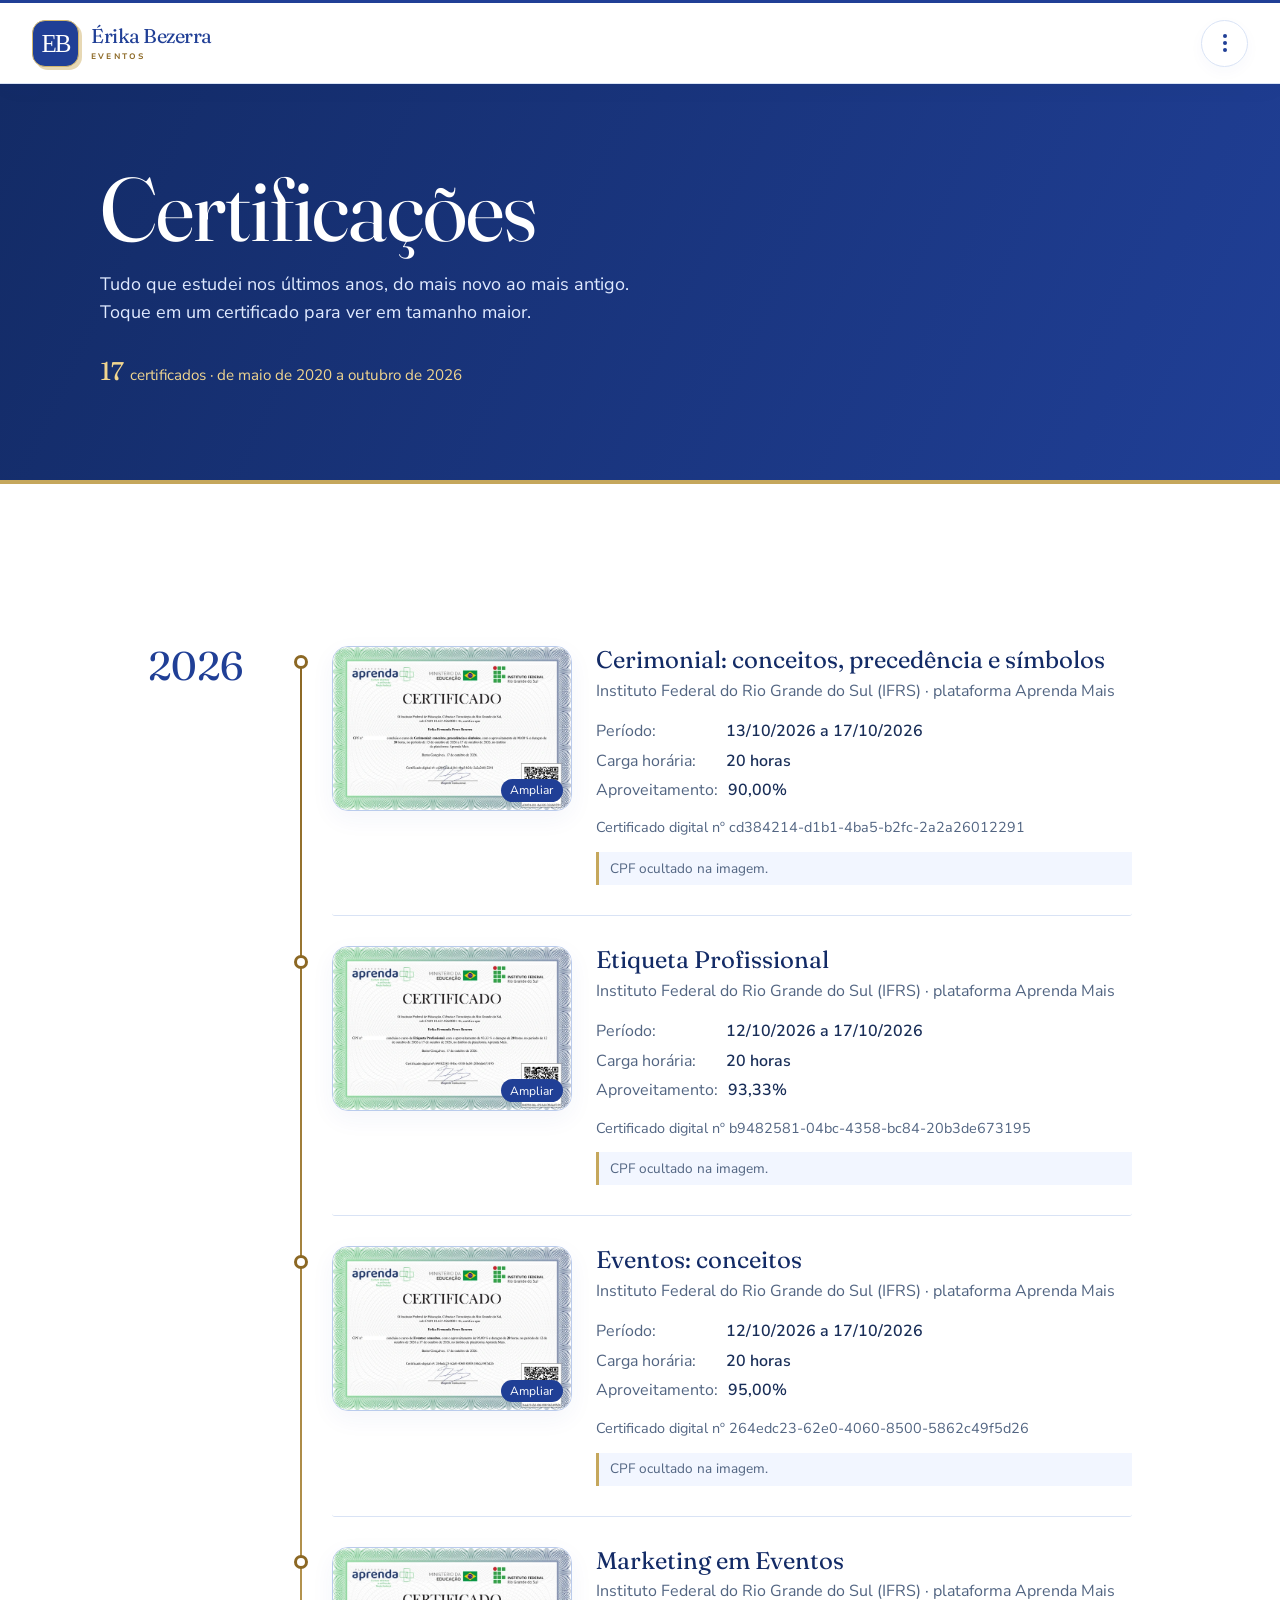
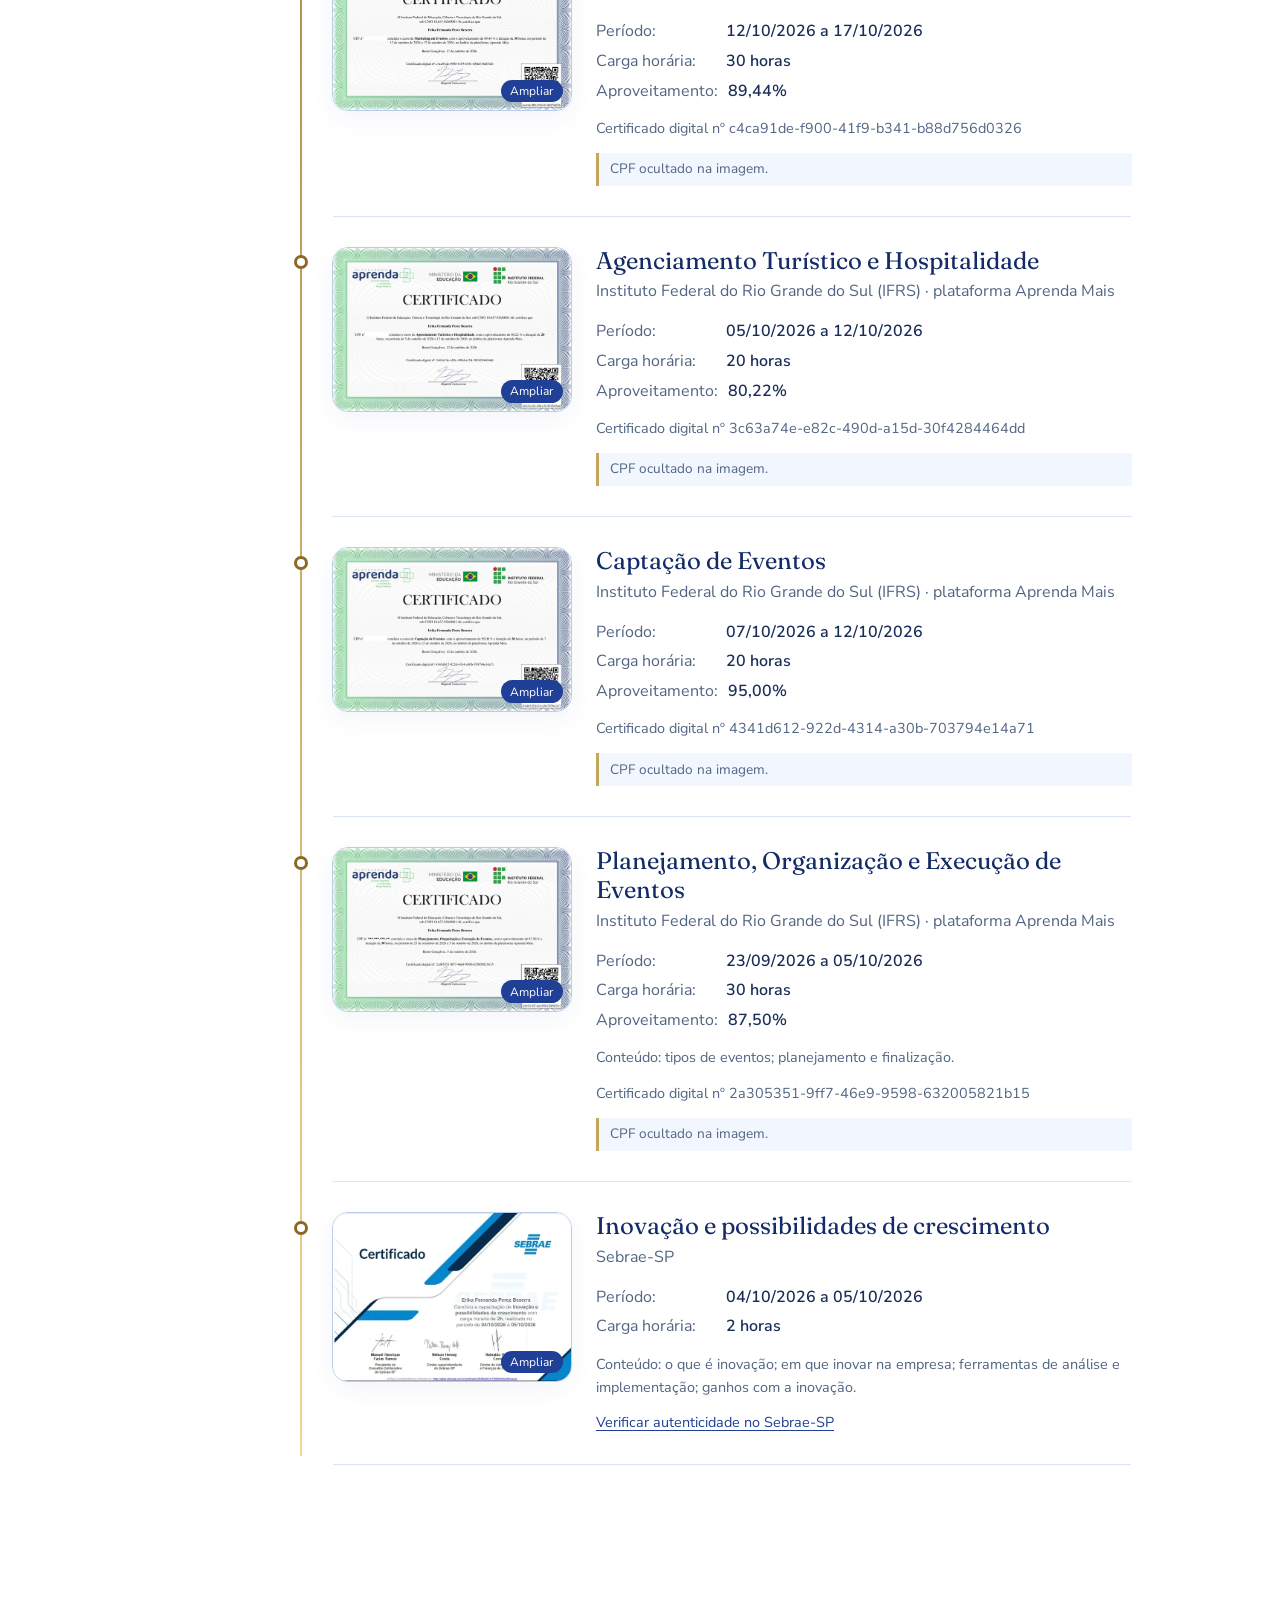
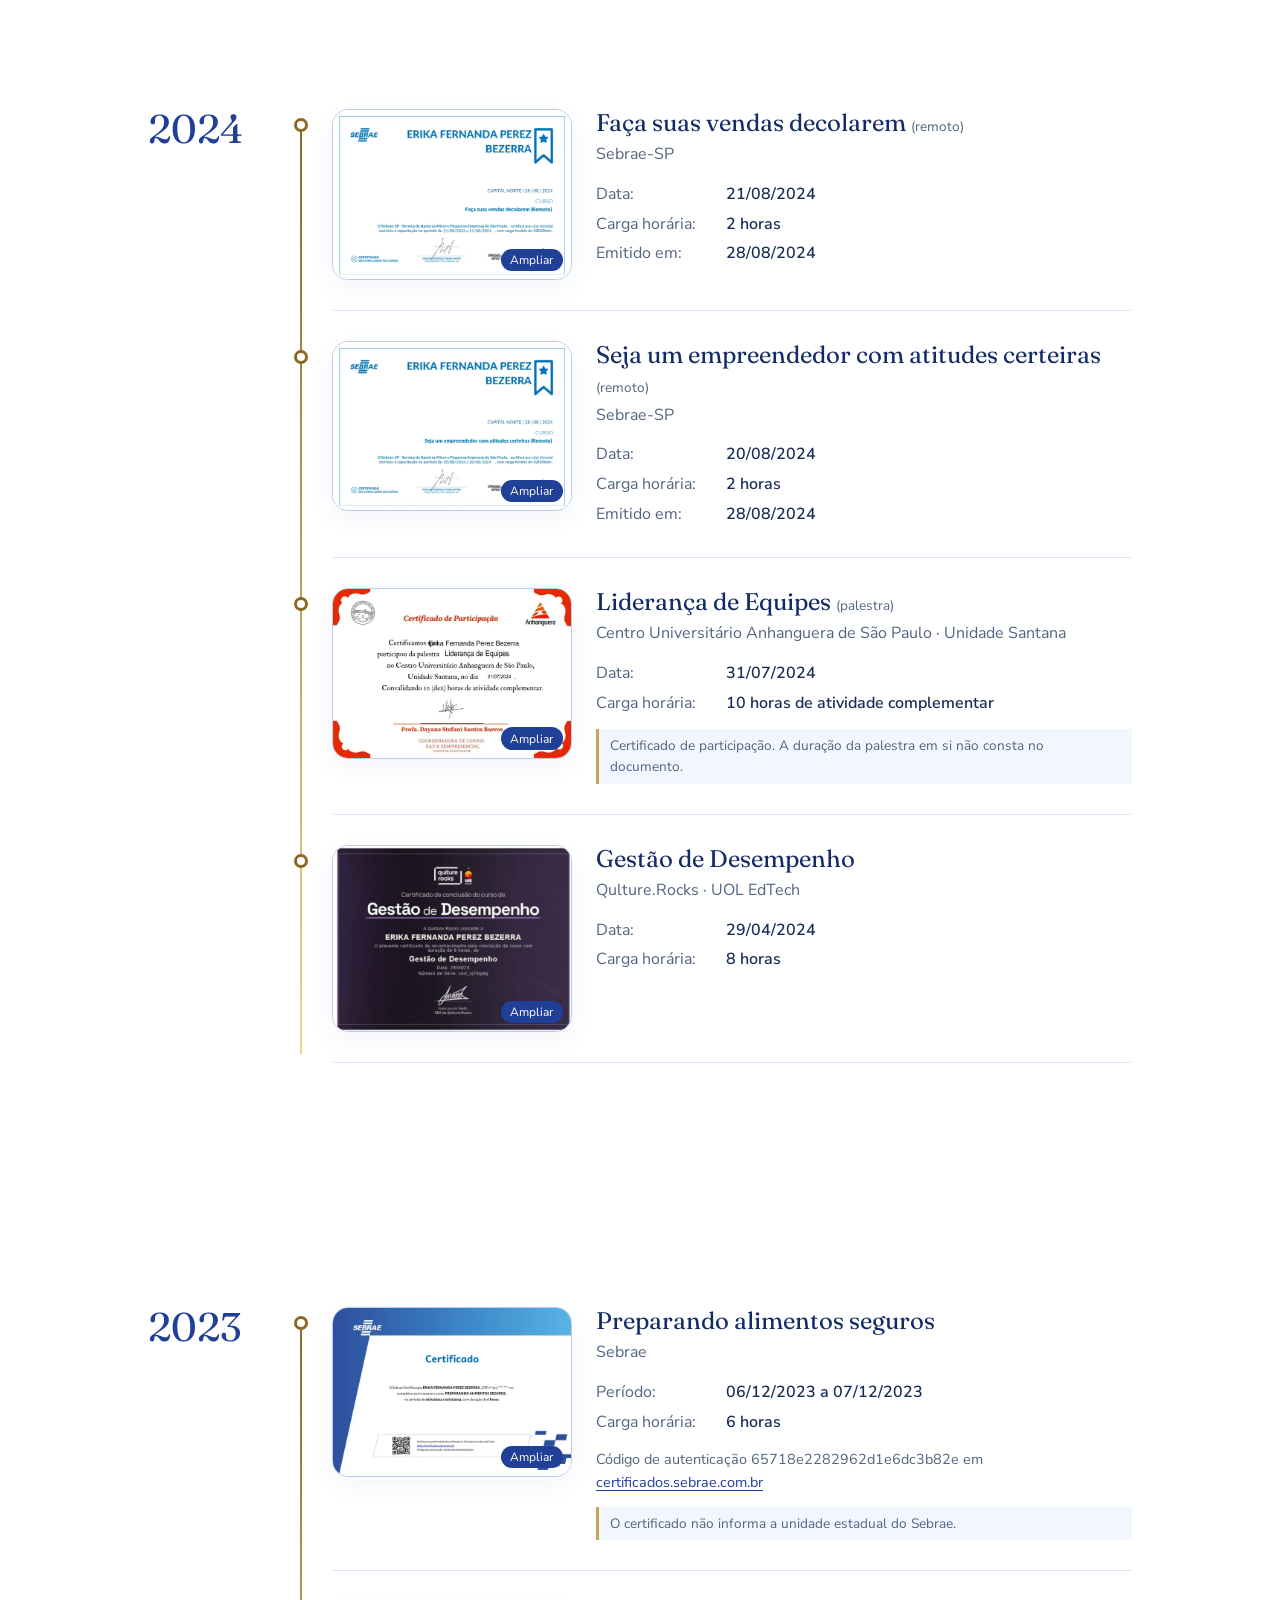
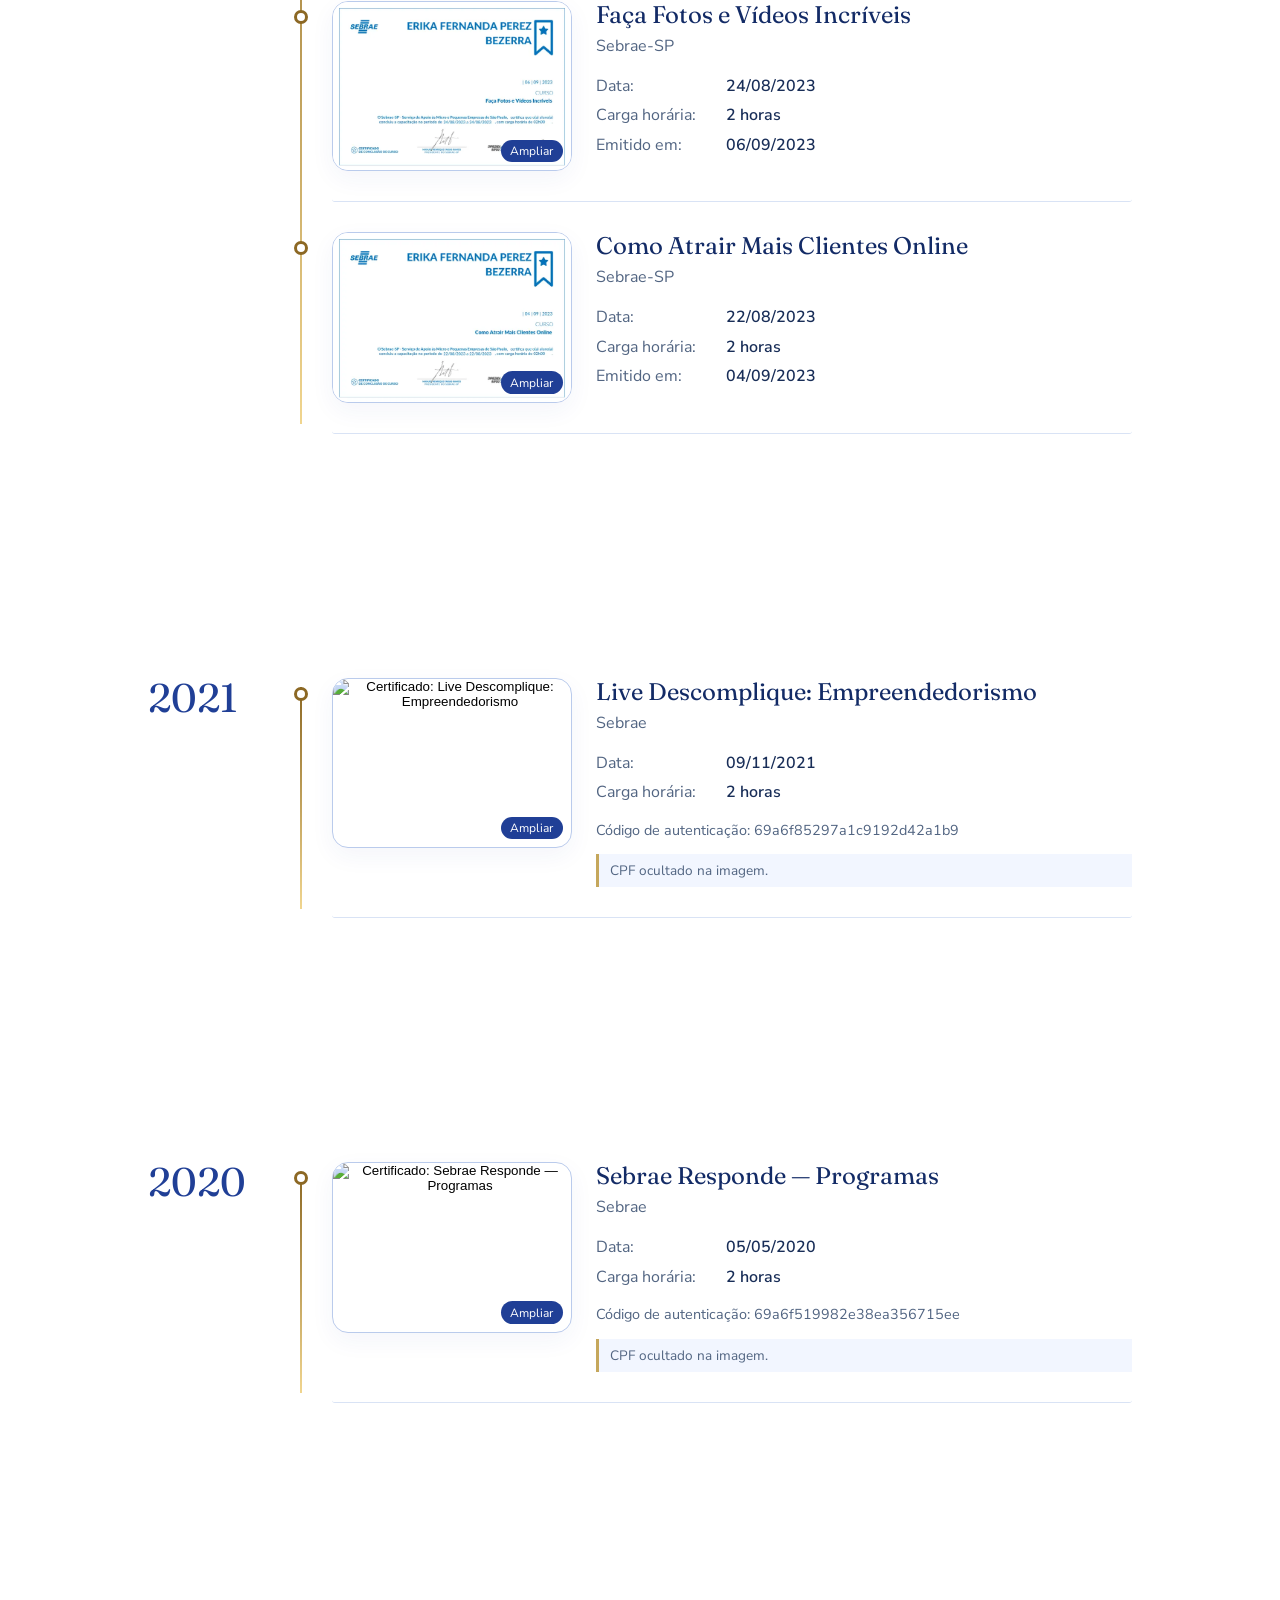
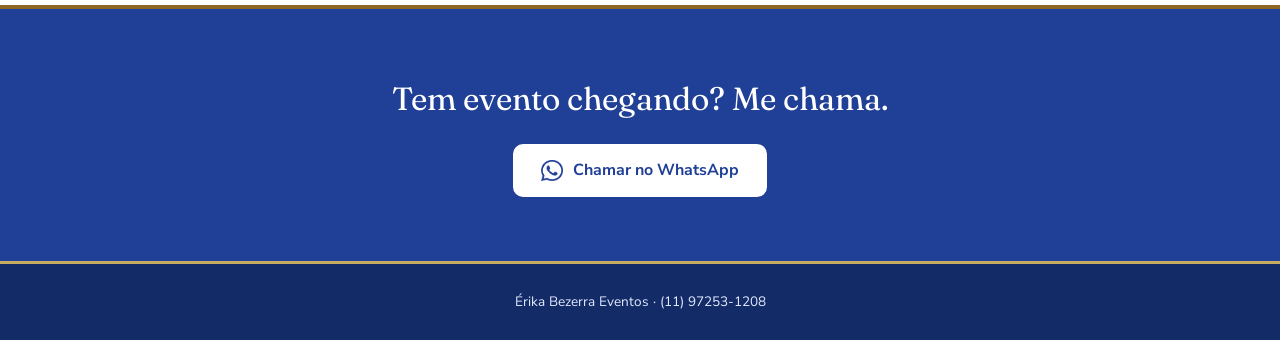
==== certificacoes.html @ 5b72cf85 "Add files via upload" ====
<!DOCTYPE html>
<html lang="pt-BR"><head>
  <meta charset="utf-8">
  <meta name="viewport" content="width=device-width, initial-scale=1, viewport-fit=cover">
  <title>Certificações | Érika Bezerra Eventos</title>
  <meta name="description" content="Cursos, capacitações e palestras concluídos por Érika Bezerra, do mais recente ao mais antigo: eventos, atendimento, vendas, segurança de alimentos e liderança.">
  <meta name="theme-color" content="#203F96">
  <meta property="og:type" content="website">
  <meta property="og:locale" content="pt_BR">
  <meta property="og:title" content="Certificações | Érika Bezerra Eventos">
  <meta property="og:description" content="Cursos e capacitações concluídos por Érika Bezerra, em linha do tempo.">
  <link rel="stylesheet" href="certificacoes.css">
<link rel="icon" href="favicon.svg" type="image/svg+xml">
<link rel="apple-touch-icon" href="apple-touch-icon.png">
<link rel="canonical" href="https://erikabezerraeventos.com.br/certificacoes.html">
<meta property="og:url" content="https://erikabezerraeventos.com.br/certificacoes.html">
<meta property="og:image" content="https://erikabezerraeventos.com.br/img/og.jpg">
<link rel="preconnect" href="https://fonts.googleapis.com">
<link rel="preconnect" href="https://fonts.gstatic.com" crossorigin="">
<link href="https://fonts.googleapis.com/css2?family=Fraunces:opsz,wght@9..144,300;9..144,400;9..144,500&amp;family=Nunito+Sans:wght@400;600;700&amp;display=swap" rel="stylesheet">
<link rel="stylesheet" href="whatsapp-icons.css">
<link rel="stylesheet" href="menu.css">
<script src="menu.js" defer=""></script>
<link rel="stylesheet" href="identidade.css">
<script src="movimento.js" defer=""></script>
<link rel="stylesheet" href="marca-azul.css">
</head>
<body class="page-certificacoes">
<header class="site-header"><div class="site-bar"><a class="site-logo" href="index.html"><span class="brand-monogram" aria-hidden="true">EB</span><span class="brand-name">Érika Bezerra<small>EVENTOS</small></span></a><div class="header-menu"><button class="menu-toggle" type="button" aria-label="Abrir menu de navegação" aria-expanded="false" aria-controls="menu-principal"><svg viewBox="0 0 24 24" aria-hidden="true" fill="currentColor"><circle cx="12" cy="5" r="2"></circle><circle cx="12" cy="12" r="2"></circle><circle cx="12" cy="19" r="2"></circle></svg></button><nav class="menu-panel" id="menu-principal" aria-label="Principal" hidden=""><a href="sobre.html">Sobre</a><a href="funcoes.html">Funções</a><a href="trabalhos.html">Trabalhos</a><a href="certificacoes.html" aria-current="page">Certificações</a><a href="depoimentos.html">Depoimentos</a><a href="index.html#contato">Contato</a><a class="menu-portfolio" href="portfolio-erika-bezerra.pdf" target="_blank" rel="noopener" download="">Baixar portfólio PDF ↗</a></nav></div></div></header>

  <main id="conteudo">

    <section class="abertura">
      <div class="abertura__miolo">
        <h1>Certificações</h1>
        <p class="abertura__texto">Tudo que estudei nos últimos anos, do mais novo ao mais antigo. Toque em um certificado para ver em tamanho maior.</p>
        <p class="abertura__total"><strong>17</strong> certificados <span aria-hidden="true">·</span> de maio de 2020 a outubro de 2026</p>
      </div>
    </section>

    <div class="linha">

      <!-- ===================== 2026 ===================== -->
      <section class="ano" aria-labelledby="ano-2026">
        <h2 class="ano__titulo" id="ano-2026">2026</h2>
        <ol class="itens"><li class="item" id="cert-2026-10-cerimonial"><button type="button" class="item__img" data-full="img/certificados/2026-10-cerimonial.webp" data-legenda="Cerimonial: conceitos, precedência e símbolos · Instituto Federal do Rio Grande do Sul (IFRS) · plataforma Aprenda Mais" aria-label="Ampliar certificado: Cerimonial: conceitos, precedência e símbolos"><img src="img/certificados/2026-10-cerimonial-thumb.webp" width="640" height="437" loading="lazy" alt="Certificado: Cerimonial: conceitos, precedência e símbolos, emitido por Instituto Federal do Rio Grande do Sul (IFRS) · plataforma Aprenda Mais"></button><div class="item__texto"><h3>Cerimonial: conceitos, precedência e símbolos</h3><p class="item__inst">Instituto Federal do Rio Grande do Sul (IFRS) · plataforma Aprenda Mais</p><dl class="dados"><div><dt>Período</dt><dd><time datetime="2026-10-13">13/10/2026</time> a <time datetime="2026-10-17">17/10/2026</time></dd></div><div><dt>Carga horária</dt><dd>20 horas</dd></div><div><dt>Aproveitamento</dt><dd>90,00%</dd></div></dl><p class="item__verif">Certificado digital nº cd384214-d1b1-4ba5-b2fc-2a2a26012291</p><p class="aviso">CPF ocultado na imagem.</p></div></li><li class="item" id="cert-2026-10-etiqueta-profissional"><button type="button" class="item__img" data-full="img/certificados/2026-10-etiqueta-profissional.webp" data-legenda="Etiqueta Profissional · Instituto Federal do Rio Grande do Sul (IFRS) · plataforma Aprenda Mais" aria-label="Ampliar certificado: Etiqueta Profissional"><img src="img/certificados/2026-10-etiqueta-profissional-thumb.webp" width="640" height="437" loading="lazy" alt="Certificado: Etiqueta Profissional, emitido por Instituto Federal do Rio Grande do Sul (IFRS) · plataforma Aprenda Mais"></button><div class="item__texto"><h3>Etiqueta Profissional</h3><p class="item__inst">Instituto Federal do Rio Grande do Sul (IFRS) · plataforma Aprenda Mais</p><dl class="dados"><div><dt>Período</dt><dd><time datetime="2026-10-12">12/10/2026</time> a <time datetime="2026-10-17">17/10/2026</time></dd></div><div><dt>Carga horária</dt><dd>20 horas</dd></div><div><dt>Aproveitamento</dt><dd>93,33%</dd></div></dl><p class="item__verif">Certificado digital nº b9482581-04bc-4358-bc84-20b3de673195</p><p class="aviso">CPF ocultado na imagem.</p></div></li><li class="item" id="cert-2026-10-eventos-conceitos"><button type="button" class="item__img" data-full="img/certificados/2026-10-eventos-conceitos.webp" data-legenda="Eventos: conceitos · Instituto Federal do Rio Grande do Sul (IFRS) · plataforma Aprenda Mais" aria-label="Ampliar certificado: Eventos: conceitos"><img src="img/certificados/2026-10-eventos-conceitos-thumb.webp" width="640" height="437" loading="lazy" alt="Certificado: Eventos: conceitos, emitido por Instituto Federal do Rio Grande do Sul (IFRS) · plataforma Aprenda Mais"></button><div class="item__texto"><h3>Eventos: conceitos</h3><p class="item__inst">Instituto Federal do Rio Grande do Sul (IFRS) · plataforma Aprenda Mais</p><dl class="dados"><div><dt>Período</dt><dd><time datetime="2026-10-12">12/10/2026</time> a <time datetime="2026-10-17">17/10/2026</time></dd></div><div><dt>Carga horária</dt><dd>20 horas</dd></div><div><dt>Aproveitamento</dt><dd>95,00%</dd></div></dl><p class="item__verif">Certificado digital nº 264edc23-62e0-4060-8500-5862c49f5d26</p><p class="aviso">CPF ocultado na imagem.</p></div></li><li class="item" id="cert-2026-10-marketing-eventos"><button type="button" class="item__img" data-full="img/certificados/2026-10-marketing-eventos.webp" data-legenda="Marketing em Eventos · Instituto Federal do Rio Grande do Sul (IFRS) · plataforma Aprenda Mais" aria-label="Ampliar certificado: Marketing em Eventos"><img src="img/certificados/2026-10-marketing-eventos-thumb.webp" width="640" height="437" loading="lazy" alt="Certificado: Marketing em Eventos, emitido por Instituto Federal do Rio Grande do Sul (IFRS) · plataforma Aprenda Mais"></button><div class="item__texto"><h3>Marketing em Eventos</h3><p class="item__inst">Instituto Federal do Rio Grande do Sul (IFRS) · plataforma Aprenda Mais</p><dl class="dados"><div><dt>Período</dt><dd><time datetime="2026-10-12">12/10/2026</time> a <time datetime="2026-10-17">17/10/2026</time></dd></div><div><dt>Carga horária</dt><dd>30 horas</dd></div><div><dt>Aproveitamento</dt><dd>89,44%</dd></div></dl><p class="item__verif">Certificado digital nº c4ca91de-f900-41f9-b341-b88d756d0326</p><p class="aviso">CPF ocultado na imagem.</p></div></li>

          <li class="item" id="cert-2026-10-agenciamento-turistico"><button type="button" class="item__img" data-full="img/certificados/2026-10-agenciamento-turistico.webp" data-legenda="Agenciamento Turístico e Hospitalidade — IFRS — 12/10/2026" aria-label="Ampliar certificado: Agenciamento Turístico e Hospitalidade"><img src="img/certificados/2026-10-agenciamento-turistico-thumb.webp" width="640" height="438" loading="lazy" alt="Certificado do curso Agenciamento Turístico e Hospitalidade, emitido pelo Instituto Federal do Rio Grande do Sul"></button><div class="item__texto"><h3>Agenciamento Turístico e Hospitalidade</h3><p class="item__inst">Instituto Federal do Rio Grande do Sul (IFRS) · plataforma Aprenda Mais</p><dl class="dados"><div><dt>Período</dt><dd><time datetime="2026-10-05">05/10/2026</time> a <time datetime="2026-10-12">12/10/2026</time></dd></div><div><dt>Carga horária</dt><dd>20 horas</dd></div><div><dt>Aproveitamento</dt><dd>80,22%</dd></div></dl><p class="item__verif">Certificado digital nº 3c63a74e-e82c-490d-a15d-30f4284464dd</p><p class="aviso">CPF ocultado na imagem.</p></div></li><li class="item" id="cert-2026-10-captacao-eventos"><button type="button" class="item__img" data-full="img/certificados/2026-10-captacao-eventos.webp" data-legenda="Captação de Eventos — IFRS — 12/10/2026" aria-label="Ampliar certificado: Captação de Eventos"><img src="img/certificados/2026-10-captacao-eventos-thumb.webp" width="640" height="438" loading="lazy" alt="Certificado do curso Captação de Eventos, emitido pelo Instituto Federal do Rio Grande do Sul"></button><div class="item__texto"><h3>Captação de Eventos</h3><p class="item__inst">Instituto Federal do Rio Grande do Sul (IFRS) · plataforma Aprenda Mais</p><dl class="dados"><div><dt>Período</dt><dd><time datetime="2026-10-07">07/10/2026</time> a <time datetime="2026-10-12">12/10/2026</time></dd></div><div><dt>Carga horária</dt><dd>20 horas</dd></div><div><dt>Aproveitamento</dt><dd>95,00%</dd></div></dl><p class="item__verif">Certificado digital nº 4341d612-922d-4314-a30b-703794e14a71</p><p class="aviso">CPF ocultado na imagem.</p></div></li><li class="item" id="cert-2026-10-planejamento-eventos">
            <button type="button" class="item__img" data-full="img/certificados/2026-10-planejamento-eventos.webp" data-legenda="Planejamento, Organização e Execução de Eventos · IFRS · 05/10/2026" aria-label="Ampliar certificado: Planejamento, Organização e Execução de Eventos">
              <img src="img/certificados/2026-10-planejamento-eventos-thumb.webp" width="640" height="438" loading="lazy" alt="Certificado do curso Planejamento, Organização e Execução de Eventos, emitido pelo Instituto Federal do Rio Grande do Sul">
            </button>
            <div class="item__texto">
              <h3>Planejamento, Organização e Execução de Eventos</h3>
              <p class="item__inst">Instituto Federal do Rio Grande do Sul (IFRS) · plataforma Aprenda Mais</p>
              <dl class="dados">
                <div><dt>Período</dt><dd><time datetime="2026-09-23">23/09/2026</time> a <time datetime="2026-10-05">05/10/2026</time></dd></div>
                <div><dt>Carga horária</dt><dd>30 horas</dd></div>
                <div><dt>Aproveitamento</dt><dd>87,50%</dd></div>
              </dl>
              <p class="item__detalhe">Conteúdo: tipos de eventos; planejamento e finalização.</p>
              <p class="item__verif">Certificado digital nº 2a305351-9ff7-46e9-9598-632005821b15</p>
              <p class="aviso">CPF ocultado na imagem.</p>
            </div>
          </li>

          <li class="item" id="cert-2026-10-inovacao-crescimento">
            <button type="button" class="item__img" data-full="img/certificados/2026-10-inovacao-crescimento.webp" data-legenda="Inovação e possibilidades de crescimento · Sebrae-SP · 05/10/2026" aria-label="Ampliar certificado: Inovação e possibilidades de crescimento">
              <img src="img/certificados/2026-10-inovacao-crescimento-thumb.webp" width="640" height="453" loading="lazy" alt="Certificado da capacitação Inovação e possibilidades de crescimento, emitido pelo Sebrae-SP">
            </button>
            <div class="item__texto">
              <h3>Inovação e possibilidades de crescimento</h3>
              <p class="item__inst">Sebrae-SP</p>
              <dl class="dados">
                <div><dt>Período</dt><dd><time datetime="2026-10-04">04/10/2026</time> a <time datetime="2026-10-05">05/10/2026</time></dd></div>
                <div><dt>Carga horária</dt><dd>2 horas</dd></div>
              </dl>
              <p class="item__detalhe">Conteúdo: o que é inovação; em que inovar na empresa; ferramentas de análise e implementação; ganhos com a inovação.</p>
              <p class="item__verif"><a href="https://digital.sebraesp.com.br/certificado/c0636ba5b741f7695843efa638c4aaae" rel="noopener" target="_blank">Verificar autenticidade no Sebrae-SP</a></p>
            </div>
          </li>

        </ol>
      </section>

      <!-- ===================== 2024 ===================== -->
      <section class="ano" aria-labelledby="ano-2024">
        <h2 class="ano__titulo" id="ano-2024">2024</h2>
        <ol class="itens">

          <li class="item" id="cert-2024-08-vendas-decolarem">
            <button type="button" class="item__img" data-full="img/certificados/2024-08-vendas-decolarem.webp" data-legenda="Faça suas vendas decolarem (Remoto) · Sebrae-SP · 21/08/2024" aria-label="Ampliar certificado: Faça suas vendas decolarem">
              <img src="img/certificados/2024-08-vendas-decolarem-thumb.webp" width="640" height="453" loading="lazy" alt="Certificado do curso Faça suas vendas decolarem, emitido pelo Sebrae-SP">
            </button>
            <div class="item__texto">
              <h3>Faça suas vendas decolarem <span class="item__modo">(remoto)</span></h3>
              <p class="item__inst">Sebrae-SP</p>
              <dl class="dados">
                <div><dt>Data</dt><dd><time datetime="2024-08-21">21/08/2024</time></dd></div>
                <div><dt>Carga horária</dt><dd>2 horas</dd></div>
                <div><dt>Emitido em</dt><dd><time datetime="2024-08-28">28/08/2024</time></dd></div>
              </dl>
            </div>
          </li>

          <li class="item" id="cert-2024-08-empreendedor-atitudes">
            <button type="button" class="item__img" data-full="img/certificados/2024-08-empreendedor-atitudes.webp" data-legenda="Seja um empreendedor com atitudes certeiras (Remoto) · Sebrae-SP · 20/08/2024" aria-label="Ampliar certificado: Seja um empreendedor com atitudes certeiras">
              <img src="img/certificados/2024-08-empreendedor-atitudes-thumb.webp" width="640" height="453" loading="lazy" alt="Certificado do curso Seja um empreendedor com atitudes certeiras, emitido pelo Sebrae-SP">
            </button>
            <div class="item__texto">
              <h3>Seja um empreendedor com atitudes certeiras <span class="item__modo">(remoto)</span></h3>
              <p class="item__inst">Sebrae-SP</p>
              <dl class="dados">
                <div><dt>Data</dt><dd><time datetime="2024-08-20">20/08/2024</time></dd></div>
                <div><dt>Carga horária</dt><dd>2 horas</dd></div>
                <div><dt>Emitido em</dt><dd><time datetime="2024-08-28">28/08/2024</time></dd></div>
              </dl>
            </div>
          </li>

          <li class="item" id="cert-2024-07-lideranca-de-equipes">
            <button type="button" class="item__img" data-full="img/certificados/2024-07-lideranca-de-equipes.webp" data-legenda="Palestra Liderança de Equipes · Anhanguera, Unidade Santana · 31/07/2024" aria-label="Ampliar certificado: palestra Liderança de Equipes">
              <img src="img/certificados/2024-07-lideranca-de-equipes-thumb.webp" width="640" height="453" loading="lazy" alt="Certificado de participação na palestra Liderança de Equipes, do Centro Universitário Anhanguera de São Paulo">
            </button>
            <div class="item__texto">
              <h3>Liderança de Equipes <span class="item__modo">(palestra)</span></h3>
              <p class="item__inst">Centro Universitário Anhanguera de São Paulo · Unidade Santana</p>
              <dl class="dados">
                <div><dt>Data</dt><dd><time datetime="2024-07-31">31/07/2024</time></dd></div>
                <div><dt>Carga horária</dt><dd>10 horas de atividade complementar</dd></div>
              </dl>
              <p class="aviso">Certificado de participação. A duração da palestra em si não consta no documento.</p>
            </div>
          </li>

        <li class="item" id="cert-2024-04-gestao-desempenho"><button type="button" class="item__img" data-full="img/certificados/2024-04-gestao-desempenho.webp" data-legenda="Gestão de Desempenho · Qulture.Rocks · UOL EdTech" aria-label="Ampliar certificado: Gestão de Desempenho"><img src="img/certificados/2024-04-gestao-desempenho-thumb.webp" width="640" height="499" loading="lazy" alt="Certificado: Gestão de Desempenho, emitido por Qulture.Rocks · UOL EdTech"></button><div class="item__texto"><h3>Gestão de Desempenho</h3><p class="item__inst">Qulture.Rocks · UOL EdTech</p><dl class="dados"><div><dt>Data</dt><dd><time datetime="2024-04-29">29/04/2024</time></dd></div><div><dt>Carga horária</dt><dd>8 horas</dd></div></dl></div></li></ol>
      </section>

      <!-- ===================== 2023 ===================== -->
      <section class="ano" aria-labelledby="ano-2023">
        <h2 class="ano__titulo" id="ano-2023">2023</h2>
        <ol class="itens">

          <li class="item" id="cert-2023-12-alimentos-seguros">
            <button type="button" class="item__img" data-full="img/certificados/2023-12-alimentos-seguros.webp" data-legenda="Preparando alimentos seguros · Sebrae · 07/12/2023" aria-label="Ampliar certificado: Preparando alimentos seguros">
              <img src="img/certificados/2023-12-alimentos-seguros-thumb.webp" width="640" height="452" loading="lazy" alt="Certificado do curso Preparando alimentos seguros, emitido pelo Sebrae">
            </button>
            <div class="item__texto">
              <h3>Preparando alimentos seguros</h3>
              <p class="item__inst">Sebrae</p>
              <dl class="dados">
                <div><dt>Período</dt><dd><time datetime="2023-12-06">06/12/2023</time> a <time datetime="2023-12-07">07/12/2023</time></dd></div>
                <div><dt>Carga horária</dt><dd>6 horas</dd></div>
              </dl>
              <p class="item__verif">Código de autenticação 65718e2282962d1e6dc3b82e em <a href="https://certificados.sebrae.com.br" rel="noopener" target="_blank">certificados.sebrae.com.br</a></p>
              <p class="aviso">O certificado não informa a unidade estadual do Sebrae.</p>
            </div>
          </li>

          <li class="item" id="cert-2023-08-fotos-e-videos">
            <button type="button" class="item__img" data-full="img/certificados/2023-08-fotos-e-videos.webp" data-legenda="Faça Fotos e Vídeos Incríveis · Sebrae-SP · 24/08/2023" aria-label="Ampliar certificado: Faça Fotos e Vídeos Incríveis">
              <img src="img/certificados/2023-08-fotos-e-videos-thumb.webp" width="640" height="453" loading="lazy" alt="Certificado do curso Faça Fotos e Vídeos Incríveis, emitido pelo Sebrae-SP">
            </button>
            <div class="item__texto">
              <h3>Faça Fotos e Vídeos Incríveis</h3>
              <p class="item__inst">Sebrae-SP</p>
              <dl class="dados">
                <div><dt>Data</dt><dd><time datetime="2023-08-24">24/08/2023</time></dd></div>
                <div><dt>Carga horária</dt><dd>2 horas</dd></div>
                <div><dt>Emitido em</dt><dd><time datetime="2023-09-06">06/09/2023</time></dd></div>
              </dl>
            </div>
          </li>

          <li class="item" id="cert-2023-08-como-atrair-clientes">
            <button type="button" class="item__img" data-full="img/certificados/2023-08-como-atrair-clientes.webp" data-legenda="Como Atrair Mais Clientes Online · Sebrae-SP · 22/08/2023" aria-label="Ampliar certificado: Como Atrair Mais Clientes Online">
              <img src="img/certificados/2023-08-como-atrair-clientes-thumb.webp" width="640" height="453" loading="lazy" alt="Certificado do curso Como Atrair Mais Clientes Online, emitido pelo Sebrae-SP">
            </button>
            <div class="item__texto">
              <h3>Como Atrair Mais Clientes Online</h3>
              <p class="item__inst">Sebrae-SP</p>
              <dl class="dados">
                <div><dt>Data</dt><dd><time datetime="2023-08-22">22/08/2023</time></dd></div>
                <div><dt>Carga horária</dt><dd>2 horas</dd></div>
                <div><dt>Emitido em</dt><dd><time datetime="2023-09-04">04/09/2023</time></dd></div>
              </dl>
            </div>
          </li>

        </ol>
      </section>

<section class="ano" aria-labelledby="ano-2021"><h2 class="ano__titulo" id="ano-2021">2021</h2><ol class="itens"><li class="item" id="cert-2021-11-descomplique-empreendedorismo"><button type="button" class="item__img" data-full="img/certificados/2021-11-descomplique-empreendedorismo.webp" data-legenda="Live Descomplique: Empreendedorismo — Sebrae — 09/11/2021" aria-label="Ampliar certificado: Live Descomplique: Empreendedorismo"><img src="img/certificados/2021-11-descomplique-empreendedorismo-thumb.webp" alt="Certificado: Live Descomplique: Empreendedorismo" width="640" height="453" loading="lazy"></button><div class="item__texto"><h3>Live Descomplique: Empreendedorismo</h3><p class="item__inst">Sebrae</p><dl class="dados"><div><dt>Data</dt><dd><time datetime="2021-11-09">09/11/2021</time></dd></div><div><dt>Carga horária</dt><dd>2 horas</dd></div></dl><p class="item__verif">Código de autenticação: 69a6f85297a1c9192d42a1b9</p><p class="aviso">CPF ocultado na imagem.</p></div></li></ol></section><section class="ano" aria-labelledby="ano-2020"><h2 class="ano__titulo" id="ano-2020">2020</h2><ol class="itens"><li class="item" id="cert-2020-05-sebrae-responde"><button type="button" class="item__img" data-full="img/certificados/2020-05-sebrae-responde.webp" data-legenda="Sebrae Responde — Programas — Sebrae — 05/05/2020" aria-label="Ampliar certificado: Sebrae Responde — Programas"><img src="img/certificados/2020-05-sebrae-responde-thumb.webp" alt="Certificado: Sebrae Responde — Programas" width="640" height="453" loading="lazy"></button><div class="item__texto"><h3>Sebrae Responde — Programas</h3><p class="item__inst">Sebrae</p><dl class="dados"><div><dt>Data</dt><dd><time datetime="2020-05-05">05/05/2020</time></dd></div><div><dt>Carga horária</dt><dd>2 horas</dd></div></dl><p class="item__verif">Código de autenticação: 69a6f519982e38ea356715ee</p><p class="aviso">CPF ocultado na imagem.</p></div></li></ol></section>    </div>

    <section class="fecho">
      <p>Tem evento chegando? Me chama.</p>
      <a class="fecho__botao" href="https://wa.me/5511972531208?text=Ol%C3%A1%2C%20%C3%89rika!%20Vim%20pelo%20site%20e%20gostaria%20de%20falar%20sobre%20um%20evento." rel="noopener" target="_blank"><span class="ic whatsapp-icon" aria-hidden="true"></span>Chamar no WhatsApp</a>
    </section>

  </main>

  <footer class="rodape">
    Érika Bezerra Eventos · (11) 97253-1208
  </footer>

  <!-- Imagem ampliada -->
  <dialog class="ampliada" id="ampliada" aria-label="Certificado ampliado">
    <figure>
      <img id="ampliada-img" alt="">
      <figcaption id="ampliada-legenda"></figcaption>
    </figure>
    <div class="ampliada__comandos">
      <button type="button" id="ampliada-ant" aria-label="Certificado anterior">‹</button>
      <button type="button" id="ampliada-fechar" aria-label="Fechar">Fechar</button>
      <button type="button" id="ampliada-prox" aria-label="Próximo certificado">›</button>
    </div>
  </dialog>

  <script src="certificacoes.js"></script>


</body></html>
---- certificacoes.css ----
/* Certificações — identidade visual integrada ao site. */
:root {
  --verde: #2E3F38;
  --verde-fundo: #24332D;
  --creme: #FAF9F5;
  --creme-escuro: #E3E9DF;
  --dourado: #A8845A;
  --dourado-claro: #D6BC8A;
  --tinta: #2E3F38;
  --tinta-suave: #5F7067;

  --fonte-titulo: "Fraunces", Georgia, serif;
  --fonte-texto: "Nunito Sans", system-ui, sans-serif;

  --coluna: 1080px;
  --raio: 16px;
}

*, *::before, *::after { box-sizing: border-box; }

html {
  scroll-padding-top: env(safe-area-inset-top, 0px);
  -webkit-text-size-adjust: 100%;
}

body {
  margin: 0;
  background: var(--creme);
  color: var(--tinta);
  font-family: var(--fonte-texto);
  font-size: 1rem;
  line-height: 1.6;
  padding-top: env(safe-area-inset-top, 0px);
  padding-bottom: env(safe-area-inset-bottom, 0px);
}

a { color: inherit; }
img { display: block; max-width: 100%; height: auto; }

:focus-visible {
  outline: 3px solid var(--dourado);
  outline-offset: 3px;
}

/* ---------- Topo ---------- */
.topo {
  background: var(--verde);
  color: var(--creme);
  display: flex;
  justify-content: space-between;
  align-items: center;
  gap: 1rem;
  padding: 1rem clamp(1.25rem, 4vw, 3rem);
}
.topo a { text-decoration: none; }
.topo__marca {
  font-family: var(--fonte-titulo);
  font-size: 1.25rem;
  letter-spacing: .01em;
}
.topo__voltar {
  font-size: .9rem;
  color: var(--dourado-claro);
  border-bottom: 1px solid transparent;
}
.topo__voltar:hover { border-bottom-color: var(--dourado-claro); }

/* ---------- Abertura ---------- */
.abertura {
  background: var(--verde);
  color: var(--creme);
  padding: clamp(2.5rem, 7vw, 5rem) clamp(1.25rem, 4vw, 3rem) clamp(3rem, 8vw, 5.5rem);
  border-bottom: 4px solid var(--dourado);
}
.abertura__miolo {
  max-width: var(--coluna);
  margin: 0 auto;
}
.abertura h1 {
  margin: 0 0 1rem;
  font-family: var(--fonte-titulo);
  font-weight: 400;
  font-size: clamp(2.75rem, 9vw, 5.5rem);
  line-height: 1;
  letter-spacing: -.01em;
}
.abertura__texto {
  margin: 0;
  max-width: 34rem;
  font-size: 1.125rem;
  color: var(--creme-escuro);
}
.abertura__total {
  margin: 1.5rem 0 0;
  color: var(--dourado-claro);
  font-size: .95rem;
}
.abertura__total strong {
  font-family: var(--fonte-titulo);
  font-weight: 400;
  font-size: 1.6rem;
  margin-right: .15rem;
}

/* ---------- Linha do tempo ---------- */
.linha {
  max-width: var(--coluna);
  margin: 0 auto;
  padding: clamp(2.5rem, 6vw, 4.5rem) clamp(1.25rem, 4vw, 3rem) 1rem;
}

.ano {
  display: grid;
  grid-template-columns: 7.5rem 1fr;
  gap: 0 2rem;
  margin-bottom: clamp(2.5rem, 6vw, 4rem);
}

.ano__titulo {
  margin: 0;
  position: sticky;
  top: 1.5rem;
  align-self: start;
  font-family: var(--fonte-titulo);
  font-weight: 400;
  font-size: 2.5rem;
  line-height: 1;
  color: var(--verde);
}

.itens {
  list-style: none;
  margin: 0;
  padding: 0 0 0 2rem;
  position: relative;
}
/* trilho dourado da linha do tempo */
.itens::before {
  content: "";
  position: absolute;
  left: 0;
  top: .6rem;
  bottom: .6rem;
  width: 2px;
  background: linear-gradient(var(--dourado), var(--dourado-claro));
}

.item {
  position: relative;
  display: grid;
  grid-template-columns: minmax(0, 15rem) minmax(0, 1fr);
  gap: 1.5rem;
  align-items: start;
  padding: 0 0 2.25rem;
}
.item:last-child { padding-bottom: 0; }

/* marco dourado em cada certificado */
.item::before {
  content: "";
  position: absolute;
  left: calc(-2rem - 6px);
  top: .55rem;
  width: 14px;
  height: 14px;
  border-radius: 50%;
  background: var(--creme);
  border: 3px solid var(--dourado);
}

.item__img {
  display: block;
  width: 100%;
  padding: 0;
  border: 1px solid var(--dourado);
  border-radius: var(--raio);
  background: #fff;
  overflow: hidden;
  cursor: zoom-in;
  position: relative;
}
.item__img img { width: 100%; }
.item__img::after {
  content: "Ampliar";
  position: absolute;
  right: .5rem;
  bottom: .5rem;
  padding: .2rem .6rem;
  border-radius: 999px;
  background: var(--verde);
  color: var(--creme);
  font-size: .75rem;
  font-family: var(--fonte-texto);
}

.item__texto h3 {
  margin: 0 0 .25rem;
  font-family: var(--fonte-titulo);
  font-weight: 400;
  font-size: 1.5rem;
  line-height: 1.2;
  color: var(--verde);
}
.item__modo {
  font-family: var(--fonte-texto);
  font-size: .85rem;
  color: var(--tinta-suave);
}
.item__inst {
  margin: 0 0 .9rem;
  color: var(--tinta-suave);
}

.dados {
  margin: 0;
  display: grid;
  gap: .25rem;
}
.dados div {
  display: flex;
  flex-wrap: wrap;
  gap: .25rem .6rem;
}
.dados dt {
  color: var(--tinta-suave);
  min-width: 7.5rem;
}
.dados dt::after { content: ":"; }
.dados dd { margin: 0; font-weight: 600; }

.item__detalhe,
.item__verif {
  margin: .8rem 0 0;
  font-size: .9rem;
  color: var(--tinta-suave);
}
.item__verif a { color: var(--verde); text-underline-offset: 3px; }
.item__verif a:hover { color: var(--dourado); }

/* sinalização de dado ausente ou ilegível: fácil de achar e de remover */
.aviso {
  margin: .8rem 0 0;
  padding: .35rem .7rem;
  border-left: 3px solid var(--dourado);
  background: var(--creme-escuro);
  font-size: .85rem;
  color: var(--tinta-suave);
}

/* ---------- Fecho ---------- */
.fecho {
  background: var(--verde);
  color: var(--creme);
  text-align: center;
  padding: clamp(2.5rem, 6vw, 4rem) 1.25rem;
  margin-top: 2rem;
  border-top: 4px solid var(--dourado);
}
.fecho p {
  margin: 0 0 1.25rem;
  font-family: var(--fonte-titulo);
  font-size: clamp(1.5rem, 4vw, 2rem);
}
.fecho__botao {
  display: inline-block;
  padding: .85rem 1.75rem;
  border-radius: 999px;
  background: var(--dourado);
  color: var(--verde-fundo);
  font-weight: 700;
  text-decoration: none;
  transition: background-color .2s;
}
.fecho__botao:hover { background: var(--dourado-claro); }

.rodape {
  background: var(--verde-fundo);
  color: var(--creme-escuro);
  text-align: center;
  font-size: .85rem;
  padding: 1.25rem 1.25rem calc(1.25rem + env(safe-area-inset-bottom, 0px));
}

/* ---------- Imagem ampliada ---------- */
.ampliada {
  width: min(96vw, 1200px);
  max-height: 94vh;
  padding: 1rem;
  border: 1px solid var(--dourado);
  border-radius: var(--raio);
  background: var(--verde-fundo);
  color: var(--creme);
}
.ampliada::backdrop { background: rgba(20, 28, 24, .85); }
.ampliada[open] { animation: abre .18s ease-out; }
@keyframes abre {
  from { opacity: 0; transform: scale(.98); }
  to   { opacity: 1; transform: none; }
}
.ampliada figure { margin: 0; }
.ampliada img {
  width: 100%;
  max-height: calc(94vh - 9rem);
  object-fit: contain;
  background: #fff;
  border-radius: 3px;
}
.ampliada figcaption {
  margin-top: .75rem;
  text-align: center;
  font-size: .95rem;
  color: var(--creme-escuro);
}
.ampliada__comandos {
  display: flex;
  justify-content: center;
  gap: .75rem;
  margin-top: .75rem;
}
.ampliada__comandos button {
  min-width: 3rem;
  min-height: 2.75rem;
  padding: 0 1.1rem;
  border: 1px solid var(--dourado);
  border-radius: 999px;
  background: transparent;
  color: var(--creme);
  font: inherit;
  font-size: 1rem;
  cursor: pointer;
}
.ampliada__comandos button:hover { background: var(--dourado); color: var(--verde-fundo); }

/* ---------- Telas menores ---------- */
@media (max-width: 760px) {
  .ano { grid-template-columns: 1fr; }
  .ano__titulo { position: static; margin-bottom: 1.25rem; font-size: 2.25rem; }
  .itens { padding-left: 1.5rem; }
  .item { grid-template-columns: 1fr; gap: 1rem; }
  .item::before { left: calc(-1.5rem - 6px); }
  .item__img { max-width: 24rem; }
}

@media (prefers-reduced-motion: reduce) {
  .ampliada[open] { animation: none; }
  .fecho__botao { transition: none; }
}

.site-header{position:sticky;top:0;z-index:20;background:rgba(250,249,245,.96);backdrop-filter:blur(12px);border-bottom:1px solid #dde3d8;color:var(--verde)}
.site-bar{width:min(1140px,100% - 44px);margin:auto;min-height:68px;display:flex;align-items:center;justify-content:space-between;gap:20px}
.site-logo{font-family:var(--fonte-titulo);font-size:1.25rem;text-decoration:none;white-space:nowrap}
.site-nav{display:flex;align-items:center;gap:26px;font-size:.95rem;font-weight:600;flex-wrap:wrap}
.site-nav a{text-decoration:none;color:var(--tinta-suave)}.site-nav a:hover,.site-nav a[aria-current]{color:var(--verde);text-decoration:underline;text-underline-offset:5px}
.site-nav .site-pdf{border:1.5px solid var(--verde);border-radius:99px;padding:9px 18px;font-weight:700}
.ano__titulo{top:100px}.item__verif{overflow-wrap:anywhere}
@media(max-width:1000px){.site-nav{gap:16px}}
@media(max-width:860px){.site-bar{flex-wrap:wrap;padding-block:14px;gap:10px}.site-nav{gap:14px;font-size:.9rem}.site-nav .site-pdf{display:none}}
@media(max-width:600px){.site-bar{width:calc(100% - 32px)}.site-nav{font-size:.86rem}}

.item[id]{scroll-margin-top:100px}@media(max-width:860px){.item[id]{scroll-margin-top:130px}}
---- whatsapp-icons.css ----
.whatsapp-icon{display:inline-block;width:1.35em;height:1.35em;flex:none;vertical-align:middle;background-color:currentColor;-webkit-mask-image:url("[data-uri]");mask-image:url("[data-uri]");-webkit-mask-repeat:no-repeat;mask-repeat:no-repeat;-webkit-mask-position:center;mask-position:center;-webkit-mask-size:164% 163%;mask-size:164% 163%}.wa .whatsapp-icon{width:28px;height:28px}.fecho__botao{display:inline-flex;align-items:center;justify-content:center;gap:10px}
---- menu.css ----
.header-menu{position:relative;margin-left:auto;flex:none}.menu-toggle{width:44px;height:44px;border:1px solid #dde3d8;border-radius:50%;background:#FAF9F5;color:#2E3F38;display:grid;place-items:center;cursor:pointer;transition:background .2s,border-color .2s,box-shadow .2s}.menu-toggle svg{width:24px;height:24px;display:block}.menu-toggle:hover,.menu-toggle[aria-expanded="true"]{background:#E3E9DF;border-color:#A8845A}.menu-toggle:focus-visible{outline:3px solid #A8845A;outline-offset:4px}.menu-panel[hidden]{display:none!important}.header-menu .menu-panel{position:absolute;right:0;top:calc(100% + 12px);width:min(290px,calc(100vw - 32px));display:flex;flex-direction:column;align-items:stretch;gap:4px!important;padding:12px;background:#FAF9F5;border:1px solid #dde3d8;border-radius:20px;box-shadow:0 18px 50px rgba(46,63,56,.16);z-index:60;font:600 .98rem/1.5 "Nunito Sans",system-ui,sans-serif}.header-menu .menu-panel a{display:block!important;color:#2E3F38;text-decoration:none;padding:12px 16px;border-radius:12px;transition:background .2s}.header-menu .menu-panel a:hover,.header-menu .menu-panel a[aria-current="page"]{background:#E3E9DF;color:#2E3F38;text-decoration:none}.header-menu .menu-panel a:focus-visible{outline:2px solid #A8845A;outline-offset:-2px;background:#EEF2EA}.header-menu .menu-panel .menu-portfolio{margin-top:6px;border-top:1px solid #dde3d8;border-radius:0 0 12px 12px;font-size:.9rem;color:#5F7067}.bar,.site-bar{flex-wrap:nowrap!important;gap:16px!important;height:68px;min-height:68px;padding-block:0!important}.site-header,header#top{overflow:visible}.logo,.site-logo{white-space:nowrap}.menu-panel a[aria-current="location"]{background:#EEF2EA}@media(prefers-reduced-motion:reduce){.menu-toggle,.header-menu .menu-panel a{transition:none}}
---- identidade.css ----
:root{--cream:#f8f5ee;--sage:#dce5d8;--sage2:#edf0e7;--gold:#997444;--green:#293e35;--line:#ccd5c7}body{background:var(--cream)}::selection{background:#d6dfbb;color:#293e35}.wrap{width:min(1220px,100% - 64px)}.kick{text-transform:uppercase;letter-spacing:.15em;font-size:.73rem}section{padding:90px 0}.logo,.site-logo{letter-spacing:-.04em}header,.site-header{border-bottom:1px solid var(--line)}.btn{border-radius:8px;padding:15px 24px}.home .hero{background:var(--cream);position:relative;padding:65px 0 86px;overflow:hidden}.home .hero:before{content:'';position:absolute;right:0;top:0;width:32%;height:100%;background:var(--sage)}.home .hero .wrap{position:relative;grid-template-columns:1.05fr 1fr;gap:75px}.home .hero h1{font-size:clamp(4rem,8.2vw,7.8rem);line-height:.92;letter-spacing:-.065em}.home .hero h1 .gold-dot{display:inline;color:var(--gold)}.home .hero .tag{max-width:24ch;font-size:1.65rem;line-height:1.35;margin-top:28px}.home .hero .event-link{font-size:.87rem}.home .chips{gap:5px;margin:21px 0}.home .chips li{background:transparent;border:none;padding:0 10px 0 0;font-size:.8rem}.home .chips li:not(:last-child):after{content:' /';margin-left:8px;color:var(--gold)}.portrait-scene{position:relative;padding:22px 0 10px}.home .arch{border-radius:44% 44% 3px 3px;aspect-ratio:1/1.12;box-shadow:none;border:8px solid var(--cream);transform:rotate(2deg);animation:portrait-enter 1.2s both}.home .arch img{object-position:50% 30%;transition:transform 1s}.home .arch:hover img{transform:scale(1.035)}.portrait-note{position:absolute;z-index:2;right:-15px;top:7px;border-radius:50%;width:132px;height:132px;background:#e7d7ba;display:grid;place-content:center;text-align:center;font-family:Fraunces,Georgia,serif;font-size:1rem;line-height:1.25;transform:rotate(10deg);box-shadow:0 7px 20px #293e3512}.portrait-caption{display:block;font-size:.72rem;letter-spacing:.07em;margin:18px 0 0 20px}.event-ribbon{display:flex;align-items:center;justify-content:space-evenly;gap:25px;background:var(--green);color:var(--cream);padding:23px 32px;font:400 clamp(1rem,2vw,1.6rem) Fraunces,Georgia,serif;flex-wrap:wrap}.event-ribbon b{color:#c7b789;font-size:1.7rem;font-weight:400;animation:turn 30s linear infinite}.backstage{background:var(--cream)}.backstage-layout{display:grid;grid-template-columns:1fr 1fr .6fr;gap:32px;align-items:center}.backstage h2{font-size:clamp(2rem,3.6vw,3.5rem);margin-bottom:22px}.backstage p{font-size:.98rem}.text-link{display:inline-block;margin-top:25px;text-underline-offset:7px;font-weight:700}.backstage figure{margin:0}.backstage-photo img{height:480px;width:100%;object-fit:cover;object-position:50% 30%;border-radius:3px 90px 3px 3px}.backstage-small{align-self:end;margin-bottom:45px!important;transform:rotate(-5deg);background:white;padding:10px 10px 18px;box-shadow:0 12px 30px #293e3515}.backstage-small img{height:230px;width:100%;object-fit:cover}.backstage figcaption{font-size:.74rem;margin-top:13px;color:var(--mute)}.home .about{background:var(--sage);padding:70px 0}.home .about .split{grid-template-columns:.65fr 1fr;gap:85px}.home .about .ph{aspect-ratio:1/1.1;border-radius:2px}.home .about h2{font-size:clamp(2.1rem,4vw,3.7rem);max-width:19ch}.service-editorial>.wrap{display:grid;grid-template-columns:.9fr 1.3fr;gap:85px}.service-heading h2{font-size:clamp(2.4rem,4.5vw,4rem);margin-bottom:24px}.service-rows>a{display:flex;align-items:center;gap:24px;padding:25px 0;border-top:1px solid var(--line);text-decoration:none;transition:padding .3s,background .3s}.service-rows>a:last-child{border-bottom:1px solid var(--line)}.service-rows>a:hover{padding-left:12px;background:var(--sage2)}.service-rows>a>span:last-child{margin-left:auto;font-size:1.5rem}.service-num{color:var(--gold);font-size:.8rem}.service-rows h3{font-size:1.65rem}.service-rows p{font-size:.88rem;margin-top:7px}.home .featured{background:var(--sage2)}.home .featured .head{display:grid;grid-template-columns:1fr 1fr;gap:10px 60px;align-items:end}.home .featured .head .kick{grid-column:1/-1}.home .featured h2{font-size:clamp(2.7rem,4.6vw,4.2rem);max-width:none}.home .featured-grid{grid-template-columns:1.2fr 1fr;gap:30px}.home .featured-card{display:grid;grid-template-columns:1fr 1fr;border:0;border-radius:0;background:transparent;border-bottom:1px solid var(--line);padding-bottom:24px}.home .featured-card:first-child{grid-row:span 2;display:flex}.home .featured-card>a{border-radius:3px}.home .featured-card img{height:250px;min-height:0}.home .featured-card:first-child img{height:480px}.home .featured-copy{padding:18px 0 0 22px}.home .featured-card:first-child .featured-copy{padding-left:0}.home .featured-copy h3{font-size:1.7rem}.home .featured-copy p{font-size:.87rem}.home .featured-copy .kick{font-size:.66rem}.home .qualifications{padding:64px 0}.home .qualifications .head{margin-bottom:24px}.home .qualifications h2{max-width:none;font-size:2.3rem}.home .qualification-grid{gap:0;border-top:1px solid var(--line);border-bottom:1px solid var(--line)}.home .qualification-card{border:0;border-radius:0;background:transparent;border-right:1px solid var(--line)}.home .qualification-card:last-child{border:0}.home .qualification-image{display:none}.home .qualification-copy{padding:26px}.home .qualification-copy h3{font-size:1.4rem}.home .qualification-copy p.sub{display:none}.home .client-stories{background:var(--green);color:var(--cream)}.home .client-stories .sub,.home .client-stories .story-context{color:#cbd5ca}.home .client-stories .kick{color:#d4be98}.home .stories-grid{gap:45px}.home .story-card{background:transparent;border:0;border-top:1px solid #ffffff38;border-radius:0;padding:25px 0 0}.home .story-card blockquote{font-family:Fraunces,Georgia,serif;font-size:1.18rem;line-height:1.55}.home .story-person strong{color:var(--cream)}.home .story-person figcaption{color:#cbd5ca}.home .client-stories .btn{border-color:var(--cream);color:var(--cream)}.home .contact .box{border:0;background:var(--sage);border-radius:3px 85px 3px 3px;padding:60px;box-shadow:none}.home .contact h2{font-size:3rem}.home .contact input{border-radius:3px}.page-trabalhos .timeline-intro{padding:85px 0;background:var(--green);color:var(--cream)}.page-trabalhos .year-nav a{color:var(--green);border-radius:3px}.page-trabalhos .timeline-intro h1{font-size:clamp(3rem,6vw,5.6rem);letter-spacing:-.045em}.page-trabalhos .timeline-event{display:grid;grid-template-columns:.8fr 1.4fr;gap:28px 65px;padding:70px 0}.page-trabalhos .timeline-title{grid-row:span 3}.page-trabalhos .gallery{grid-template-columns:repeat(2,minmax(0,1fr))}.page-trabalhos .gallery a:first-child{grid-column:1/-1}.page-trabalhos .gallery a:first-child img{height:420px}.page-trabalhos .gallery a{border-radius:3px}.page-trabalhos .section-label{background:transparent;padding-top:65px}.page-trabalhos .section-label h2{font-size:4.5rem;color:var(--gold)}.page-depoimentos .stories-intro{background:var(--green);color:var(--cream)}.page-depoimentos .stories-intro .sub{color:#dce5d8}.page-depoimentos .stories-all{display:block;max-width:1000px;margin:auto}.page-depoimentos .stories-all .story-card{padding:45px 0;border:0;border-bottom:1px solid var(--line);border-radius:0;background:transparent}.page-depoimentos .stories-all .story-card:nth-child(even){margin-left:15%}.page-depoimentos .stories-all blockquote{font-family:Fraunces,Georgia,serif;font-size:1.5rem;line-height:1.5}.page-certificacoes .abertura{background:var(--green);color:var(--cream)}.page-certificacoes .abertura h1{font-size:clamp(3rem,7vw,6rem)}.page-certificacoes .item{border-radius:3px!important}.page-funcoes .work{border-top:1px solid var(--line)}.page-funcoes .ph,.page-funcoes .shots img{border-radius:3px}.reveal-ready{opacity:0;transform:translateY(25px);transition:opacity .8s,transform .8s}.reveal-ready.is-visible{opacity:1;transform:none}.scroll-line{position:fixed;top:0;left:0;height:3px;width:0;background:var(--gold);z-index:100;pointer-events:none}@keyframes turn{to{transform:rotate(360deg)}}@keyframes portrait-enter{from{opacity:0;transform:translateY(25px) rotate(0)}to{opacity:1;transform:rotate(2deg)}}
@media(max-width:1000px){.home .hero .wrap{gap:35px}.backstage-layout{grid-template-columns:1fr 1fr}.backstage-small{display:none}.service-editorial>.wrap{gap:35px}.home .featured-grid{grid-template-columns:1fr 1fr}.home .featured-card{display:flex}.home .featured-card:first-child{grid-row:auto;grid-column:1/-1;display:grid;grid-template-columns:1fr 1fr}.home .featured-card:first-child img{height:350px}.home .featured-copy{padding-left:0}.home .featured-card:first-child .featured-copy{padding:30px}.home .stories-grid{gap:28px;grid-template-columns:1fr}.home .story-card blockquote{max-width:65ch}.page-trabalhos .timeline-event{grid-template-columns:1fr}.page-trabalhos .timeline-title{grid-row:auto}}
@media(max-width:650px){.wrap{width:calc(100% - 36px)}section{padding:60px 0}.home .hero{padding:35px 0 48px}.home .hero:before{top:53%;width:100%;height:47%}.home .hero .wrap{grid-template-columns:1fr;gap:35px}.home .hero h1{font-size:4.8rem}.home .hero .tag{font-size:1.4rem}.home .hero .cta .btn{font-size:.85rem}.portrait-scene{max-width:390px;width:90%;margin:auto}.home .arch{aspect-ratio:1/1}.portrait-note{width:105px;height:105px;font-size:.83rem;right:-12px}.event-ribbon{gap:12px;padding:22px 18px;font-size:1rem}.event-ribbon b{font-size:1.1rem}.event-ribbon b:last-of-type{display:none}.backstage-layout{grid-template-columns:1fr;gap:30px}.backstage-photo img{height:420px}.home .about .split{grid-template-columns:1fr;gap:30px}.home .about .ph{aspect-ratio:4/3;max-width:440px}.service-editorial>.wrap{grid-template-columns:1fr;gap:25px}.service-rows h3{font-size:1.4rem}.service-rows>a{gap:16px}.home .featured .head{display:block}.home .featured .head .sub{margin-top:20px}.home .featured-grid{grid-template-columns:1fr}.home .featured-card,.home .featured-card:first-child{display:flex;grid-column:auto}.home .featured-card img,.home .featured-card:first-child img{height:340px}.home .featured-card:first-child .featured-copy{padding:18px 0 0}.home .qualification-grid{grid-template-columns:1fr}.home .qualification-card{display:block;border-right:0;border-bottom:1px solid var(--line)}.home .qualification-copy{padding:23px 0}.home .contact .box{padding:30px 22px;border-radius:3px 45px 3px 3px}.home .contact h2{font-size:2.3rem}.page-depoimentos .stories-all .story-card:nth-child(even){margin-left:0}.page-depoimentos .stories-all blockquote{font-size:1.25rem}.page-trabalhos .gallery a:first-child img{height:320px}}
@media(prefers-reduced-motion:reduce){*,*::before,*::after{animation:none!important;transition:none!important}.reveal-ready{opacity:1;transform:none}.home .arch,.home .in{opacity:1;transform:none}html{scroll-behavior:auto}}
.page-trabalhos .timeline-event>*{min-width:0}.page-trabalhos .timeline-title h2{overflow-wrap:anywhere}.page-trabalhos .gallery,.page-trabalhos .video-gallery{min-width:0}.page-trabalhos .gallery-details{grid-column:auto}.page-trabalhos main{overflow:clip}
/* Event galleries align with their description inside the page container. */
.page-trabalhos .timeline-event{display:block}.page-trabalhos .timeline-event>.wrap{display:grid;grid-template-columns:minmax(0,.8fr) minmax(0,1.4fr);gap:28px 65px}.page-trabalhos .timeline-event>.wrap>.timeline-title:only-child{grid-column:1/-1;max-width:760px}.page-trabalhos .timeline-event>.wrap>*{min-width:0}
@media(max-width:1000px){.page-trabalhos .timeline-event>.wrap{grid-template-columns:minmax(0,1fr);gap:24px}.page-trabalhos .timeline-event .timeline-title{grid-row:auto}}

.page-trabalhos .timeline-intro .sub{color:#dce5d8}
/* Preserve the face in the portrait kitchen photos. */
#zayn-2026 .gallery img{object-position:center top}
---- marca-azul.css ----
/* Érika Bezerra Eventos — azul, branco e dourado. */
:root{--blue:#203f96;--blue-deep:#132b66;--blue-bright:#315bc3;--blue-mist:#edf3ff;--blue-soft:#dce7ff;--ink:#192e58;--gold-light:#f0d58f;--red:#b82f48;--purple:#47216d;--cream:#fff;--sage:#dce7ff;--sage2:#f2f6ff;--green:#203f96;--mute:#526582;--gold:#8c6824;--line:#d9e3f5;--verde:#203f96;--verde-fundo:#132b66;--creme:#fff;--creme-escuro:#e1eaff;--dourado:#8c6824;--dourado-claro:#f0d58f;--tinta:#192e58;--tinta-suave:#526582}
html{scroll-padding-top:100px}body{background:#fff;color:var(--ink)}::selection{background:var(--blue-soft);color:var(--blue-deep)}h1,h2,h3{color:var(--blue-deep)}.kick{color:var(--gold)}.sub{color:var(--mute)}a{text-underline-offset:5px}a:focus-visible,button:focus-visible,input:focus-visible{outline:3px solid #9e7527;outline-offset:4px}
header#top,.site-header{background:rgba(255,255,255,.96);border-top:3px solid var(--blue);border-bottom:1px solid var(--line);box-shadow:0 6px 24px #19336c06}.bar,.site-bar{height:80px;min-height:80px}.site-bar{width:min(1220px,100% - 64px)}.logo,.site-logo{display:flex;align-items:center;gap:12px;color:var(--blue);text-decoration:none}.brand-monogram{display:grid;place-items:center;width:47px;height:47px;flex:none;border:1px solid #d2b66d;border-radius:13px;font:400 25px/1 Georgia,serif;letter-spacing:-2px;background:var(--blue);color:#fff;box-shadow:3px 3px 0 #e7d8b4}.brand-name{font:400 20px/1.15 Fraunces,Georgia,serif;letter-spacing:-.025em}.brand-name small{display:block;font:700 8px/1.5 'Nunito Sans',sans-serif;letter-spacing:.28em;margin-top:4px;color:var(--gold)}
.menu-toggle{background:white;color:var(--blue);border-color:var(--line);width:47px;height:47px;box-shadow:0 5px 15px #203f9608}.menu-toggle:hover,.menu-toggle[aria-expanded=true]{background:var(--blue);color:white;border-color:var(--blue)}.header-menu .menu-panel{background:#fff;border:1px solid var(--line);border-top:3px solid var(--gold);border-radius:15px;box-shadow:0 20px 50px #132b6620}.header-menu .menu-panel a{color:var(--blue-deep);border-radius:8px}.header-menu .menu-panel a:hover,.header-menu .menu-panel a[aria-current=page],.menu-panel a[aria-current=location]{background:var(--blue-mist);color:var(--blue)}.header-menu .menu-panel a:focus-visible{background:var(--blue-mist);outline-color:var(--gold)}.header-menu .menu-panel .menu-portfolio{border-color:var(--line);color:var(--mute)}
.btn{border-radius:10px;border-color:var(--blue);transition:transform .25s,box-shadow .25s,background .25s}.btn.fill{background:var(--blue);color:#fff;box-shadow:0 7px 20px #203f9618}.btn.fill:hover{background:var(--blue-deep);box-shadow:0 10px 26px #203f9630}.btn.line{background:transparent;color:var(--blue);border-color:#b8c9ea}.btn.line:hover{background:var(--blue);color:white}.btn.sm{box-shadow:none}.wa{background:var(--blue);color:#fff;box-shadow:0 9px 30px #203f9630;border:2px solid #fff}.wa:hover{background:var(--blue-deep)}
.home .hero{background:linear-gradient(110deg,#fff 0%,#fff 60%,#f0f5ff 60%,#e3edff 100%);padding-top:70px}.home .hero:before{width:31%;height:100%;top:0;right:0;background:linear-gradient(155deg,#dce7ff99,#f7f9ff33);border-left:1px solid #d3def2;transform:skew(-10deg);transform-origin:bottom}.home .hero h1{color:var(--blue);letter-spacing:-.055em}.home .hero .tag{color:var(--blue-deep)}.home .hero .event-link{color:var(--blue);font-size:.85rem}.home .hero h1 .gold-dot{color:var(--gold)}.home .arch{border:9px solid white;border-radius:190px 190px 22px 22px;box-shadow:0 24px 65px #153a8d1b;outline:1px solid #bdcdeb}.home .arch img{object-position:50% 30%}.home .portrait-note{background:#fff;color:var(--blue-deep);border:1px solid #c9ad61;box-shadow:0 9px 26px #19366b14}.portrait-caption{color:var(--mute)}.home .chips li{color:var(--mute)}.home .chips li:not(:last-child):after{color:var(--gold)}.event-ribbon{background:var(--blue);color:#fff;border-top:1px solid #3659ac;border-bottom:3px solid #c6a85d}.event-ribbon b{color:var(--gold-light)}
.backstage{background:white}.backstage-photo img{border-radius:22px 85px 22px 22px;box-shadow:12px 12px 0 var(--blue-mist)}.backstage-small{border:1px solid var(--line);box-shadow:0 12px 34px #132b6613}.home .about{background:var(--blue-mist);border-top:1px solid var(--line);border-bottom:1px solid var(--line)}.home .about .ph{border-radius:24px 24px 80px 24px;box-shadow:-12px 12px 0 white}.home .about .big{color:var(--blue)}.home .about h2{color:var(--blue-deep)}.service-rows>a{border-color:var(--line);padding:28px 0}.service-rows>a:hover{background:#f6f9ff}.service-rows h3{color:var(--blue)}.service-num{color:var(--gold);font-weight:700}.service-rows>a>span:last-child{display:grid;place-items:center;width:38px;height:38px;border-radius:50%;background:var(--blue-mist);color:var(--blue);flex:none}
.home .featured{background:linear-gradient(180deg,#f1f5ff,#fafcff)}.home .featured-card{border-color:#c8d7f1}.home .featured-card>a{border-radius:18px}.home .featured-copy h3{color:var(--blue-deep)}.home .featured-copy .more{color:var(--blue)}.home .featured-card:first-child{background:white;border:1px solid var(--line);border-radius:20px;box-shadow:0 15px 40px #203f960b;padding:0;overflow:hidden}.home .featured-card:first-child>a{border-radius:0}.home .featured-card:first-child .featured-copy{padding:28px}.home .qualification-grid{background:#f6f9ff;border:1px solid var(--line);border-radius:18px;overflow:hidden}.home .qualification-card{border-color:var(--line)}.home .qualification-copy h3{color:var(--blue-deep)}
.home .client-stories{background:linear-gradient(120deg,var(--blue-deep),var(--blue));color:#fff}.home .client-stories h2,.home .client-stories h3,.home .story-person strong{color:#fff}.home .client-stories .sub,.home .client-stories .story-context,.home .story-person figcaption{color:#e0e9ff}.home .client-stories .kick{color:var(--gold-light)}.home .story-card{border-color:#ffffff40;color:white}.home .story-card blockquote{color:#fff}.home .story-person img{outline:2px solid #d5b665;outline-offset:3px}.home .client-stories .btn.line{color:#fff;border-color:#c4d4fa}.home .client-stories .btn.line:hover{background:#fff;color:var(--blue-deep)}.home .contact .box,.contact .box{background:var(--blue-mist);border:1px solid #d3dff5;border-radius:22px 70px 22px 22px;box-shadow:0 15px 45px #203f9609}.contact input{background:white;border-color:#bbcdeb;color:var(--ink);border-radius:9px}.contact label{color:var(--blue-deep)}.contact input:focus{border-color:var(--blue);box-shadow:0 0 0 3px #203f9610}.fine{color:var(--mute)}footer,.rodape{background:var(--blue-deep);color:#e2eaff;border-top:3px solid #c8ab61;padding-block:27px}.scroll-line{background:linear-gradient(90deg,var(--gold),var(--blue-bright))}
/* Funções */
.page-funcoes .pg{background:linear-gradient(125deg,#fff 20%,#edf3ff);border-bottom:1px solid var(--line);position:relative}.page-funcoes .pg h1{color:var(--blue);max-width:18ch}.page-funcoes .jump{gap:10px}.page-funcoes .jump a{background:#fff;color:var(--blue);border:1px solid #c5d5f3;border-radius:9px;padding:10px 16px}.page-funcoes .jump a:hover{background:var(--blue);color:white;box-shadow:0 7px 20px #203f9618}.page-funcoes .role{border-bottom:1px solid var(--line)}.page-funcoes .role:nth-of-type(even){background:#f5f8ff}.page-funcoes .fly{border-radius:20px;box-shadow:0 15px 45px #203f9612}.page-funcoes .fly img{border-radius:20px}.page-funcoes .tasks li{border-color:var(--line);color:var(--ink)}.page-funcoes .tasks li:before{background:var(--blue);color:#fff}.page-funcoes .motto{color:var(--gold)}
/* Sobre */
.page-sobre .story-opening{background:linear-gradient(115deg,#fff,#edf3ff);border-bottom:1px solid var(--line)}.story-opening h1{color:var(--blue)}.story-opening figure img{border:7px solid white;box-shadow:0 20px 50px #203f961c}.story-opening figcaption{background:#fff;color:var(--blue);border:1px solid #d0b36a;box-shadow:0 8px 25px #132b6612;border-radius:5px}.chapter-nav{background:#fff}.chapter-nav a{color:var(--blue)}.chapter-nav a:hover{color:var(--gold)}.chapter-photo img{border-radius:18px;box-shadow:13px 13px 0 var(--blue-soft)}.story-chapter:nth-of-type(odd){background:#f4f7ff}.memory-strip figure{border:1px solid var(--line);box-shadow:0 12px 25px #203f9612}.story-future{background:linear-gradient(120deg,var(--blue-deep),var(--blue));color:#fff}.story-future h2,.story-future .signature{color:#fff}.story-future .kick{color:var(--gold-light)}.future-copy p{color:#e0eaff}.story-future blockquote{color:var(--gold-light)}.story-future .btn.fill{background:#fff;color:var(--blue);border-color:white}
/* Trabalhos */
.page-trabalhos .timeline-intro{background:linear-gradient(115deg,var(--blue-deep),var(--blue));color:#fff;border-bottom:4px solid #c5a75c}.page-trabalhos .timeline-intro h1{color:#fff}.page-trabalhos .timeline-intro .sub{color:#e0eaff}.timeline-intro .kick{color:var(--gold-light)}.page-trabalhos .year-nav a{background:white;color:var(--blue);border-color:#fff;border-radius:8px}.page-trabalhos .year-nav a:hover{background:var(--gold-light);border-color:var(--gold-light);color:var(--blue-deep)}.page-trabalhos .section-label h2{color:var(--blue);font-size:4.2rem}.page-trabalhos .section-label{border-bottom:1px solid var(--line);background:#f7faff}.page-trabalhos .timeline-event{border-color:var(--line);background:white}.page-trabalhos .gallery a{border:1px solid var(--line);border-radius:16px;box-shadow:0 10px 25px #203f960a}.page-trabalhos .gallery img{transition:transform .5s}.page-trabalhos .gallery a:hover img{transform:scale(1.025)}.page-trabalhos .timeline-title .role{color:var(--gold)}.page-trabalhos .gallery-details summary{color:var(--blue)}.page-trabalhos .event-feature{background:#f2f6ff}.event-context{background:white;border-color:var(--line);box-shadow:0 12px 35px #203f960b}.event-context .kick{color:var(--gold)}.event-meta li{background:#fff;border-color:var(--line);color:var(--blue)}.event-photos img{border:1px solid var(--line);border-radius:16px}.event-videos video,.video-gallery video{background:var(--blue-deep)}.other-events{background:#eef4ff}.other-events-grid article{background:#fff;border:1px solid #d5e0f6;border-radius:18px;padding:25px;display:flex;flex-direction:column;box-shadow:0 9px 25px #203f9607}.other-events-grid article h3{font-size:1.5rem}.other-events-grid article video{margin-top:auto;border-radius:10px;background:#14234a}.other-events-grid article>p:not(.kick){margin-bottom:25px}.page-trabalhos .work{border-bottom:1px solid var(--line)}.page-trabalhos .work:nth-of-type(even){background:#f6f9ff}.page-trabalhos .work .ph{border-radius:16px}.page-trabalhos .txt b{color:var(--blue)}
/* Halloween: roxo, vermelho e dourado, com contraste próprio. */
.page-trabalhos .halloween-theme,.page-trabalhos .work.halloween-theme:nth-of-type(even){position:relative;background:linear-gradient(125deg,#241136 0%,#47216d 65%,#622344 100%);color:#fff;border-block:1px solid #66427d}.halloween-theme:before{content:'';position:absolute;left:0;top:0;bottom:0;width:6px;background:linear-gradient(#d6af5a,#c13a51,#683496);pointer-events:none}.page-trabalhos .halloween-theme h2,.page-trabalhos .halloween-theme h3{color:#fff}.page-trabalhos .halloween-theme .kick{color:#f0d58f}.page-trabalhos .halloween-theme .timeline-title p,.page-trabalhos .halloween-theme .sub,.page-trabalhos .halloween-theme .txt span{color:#f0e8ff}.page-trabalhos .halloween-theme .txt b,.page-trabalhos .halloween-theme .gallery-details summary{color:#f0d58f}.page-trabalhos .halloween-theme .gallery a{border-color:#b3698b;box-shadow:0 12px 30px #0b07183b;background:#321642}.page-trabalhos .halloween-theme .ph{border:1px solid #b3698b;box-shadow:0 12px 30px #0b07183b}.page-trabalhos .halloween-theme .ic{color:#f0d58f}.page-trabalhos .halloween-theme .txt li{border-color:#ffffff30}
/* Certificações */
.page-certificacoes .abertura{background:linear-gradient(115deg,var(--blue-deep),var(--blue));border-color:#c5a75c}.page-certificacoes .abertura h1{color:white}.abertura__texto{color:#e0eaff}.abertura__total{color:var(--gold-light)}.ano__titulo{color:var(--blue)}.itens{border-color:#c5a75c}.page-certificacoes .item{background:white;border-bottom:1px solid var(--line);padding-bottom:30px;margin-bottom:30px}.page-certificacoes .item:last-child{margin-bottom:0}.item__img{border-color:#bacbec;box-shadow:0 8px 24px #203f960d}.item__img::after{background:var(--blue);color:white}.item__texto h3{color:var(--blue-deep)}.aviso{background:#f2f6ff;color:var(--mute);border-color:#c5a75c}.fecho{background:var(--blue);color:white}.fecho__botao{background:white;color:var(--blue);border-radius:10px}.fecho__botao:hover{background:#e3edff}.ampliada{border:1px solid var(--line);background:white;color:var(--ink)}.ampliada::backdrop{background:#0c1e49d9}.ampliada__comandos button{background:var(--blue);color:white;border-color:var(--blue)}
/* Depoimentos */
.page-depoimentos .stories-intro{background:linear-gradient(115deg,var(--blue-deep),var(--blue));border-bottom:4px solid #c5a75c}.page-depoimentos .stories-intro h1{color:white}.page-depoimentos .stories-intro .kick{color:var(--gold-light)}.page-depoimentos .stories-intro .sub{color:#e0eaff}.page-depoimentos .stories-all .story-card{background:#fff;border-color:var(--line);padding:38px 36px;margin-bottom:28px;border:1px solid var(--line);border-left:4px solid var(--blue);border-radius:16px;box-shadow:0 10px 30px #203f9607}.page-depoimentos .stories-all .story-card:nth-child(even){background:#f2f6ff;border-left-color:#bb9650}.page-depoimentos .story-card blockquote{color:var(--blue-deep)}.page-depoimentos .story-person strong{color:var(--blue)}.page-depoimentos .story-person img{outline:2px solid #c5a75c;outline-offset:3px}.page-depoimentos .story-person figcaption{color:var(--mute)}
@media(max-width:1000px){.home .featured-card:first-child .featured-copy{padding:26px}.other-events-grid{gap:20px}.other-events-grid article{padding:20px}.other-events-grid article h3{font-size:1.35rem}}
@media(max-width:650px){.bar,.site-bar{height:74px;min-height:74px}.site-bar{width:calc(100% - 36px)}.brand-monogram{width:40px;height:40px;font-size:22px;border-radius:11px}.brand-name{font-size:18px}.brand-name small{font-size:7px}.logo,.site-logo{gap:10px}.menu-toggle{width:43px;height:43px}.home .hero{padding-top:35px;background:linear-gradient(#fff 52%,#eaf1ff 52%)}.home .hero:before{display:none}.home .arch{border-radius:160px 160px 18px 18px}.home .featured-card:first-child .featured-copy{padding:24px}.home .qualification-copy{padding:24px}.home .contact .box,.contact .box{border-radius:18px 48px 18px 18px}.page-trabalhos .section-label h2{font-size:3.6rem}.page-trabalhos .gallery a{border-radius:12px}.other-events-grid article{padding:22px}.other-events-grid article video{margin-top:0}.page-depoimentos .stories-all .story-card{padding:28px 23px}.story-opening figcaption{left:-12px}.page-certificacoes .item{padding-bottom:24px;margin-bottom:24px}}
@media(prefers-reduced-motion:reduce){*,*::before,*::after{animation:none!important;transition:none!important}.home .arch,.home .in{opacity:1;transform:none}}
.page-trabalhos .halloween-theme .timeline-title .kick{display:inline-block;color:#f0d58f;background:#8e2447;border:1px solid #c5a45c;padding:7px 12px;border-radius:7px}.page-trabalhos #unoi-halloween-2015 .gallery a:first-child img{height:auto;max-height:650px;object-fit:contain;background:#2c163f}

/* Preparação Maroon 5: manter o rosto e o registro completo no enquadramento. */
#preparacao-maroon-5-2026 .gallery img{height:auto;aspect-ratio:9/16;object-fit:contain;background:#EDF3FF}

@media(min-width:1001px){#preparacao-maroon-5-2026 .gallery{grid-template-columns:repeat(3,minmax(0,1fr));align-items:start}#preparacao-maroon-5-2026 .gallery a:first-child{grid-column:auto}}
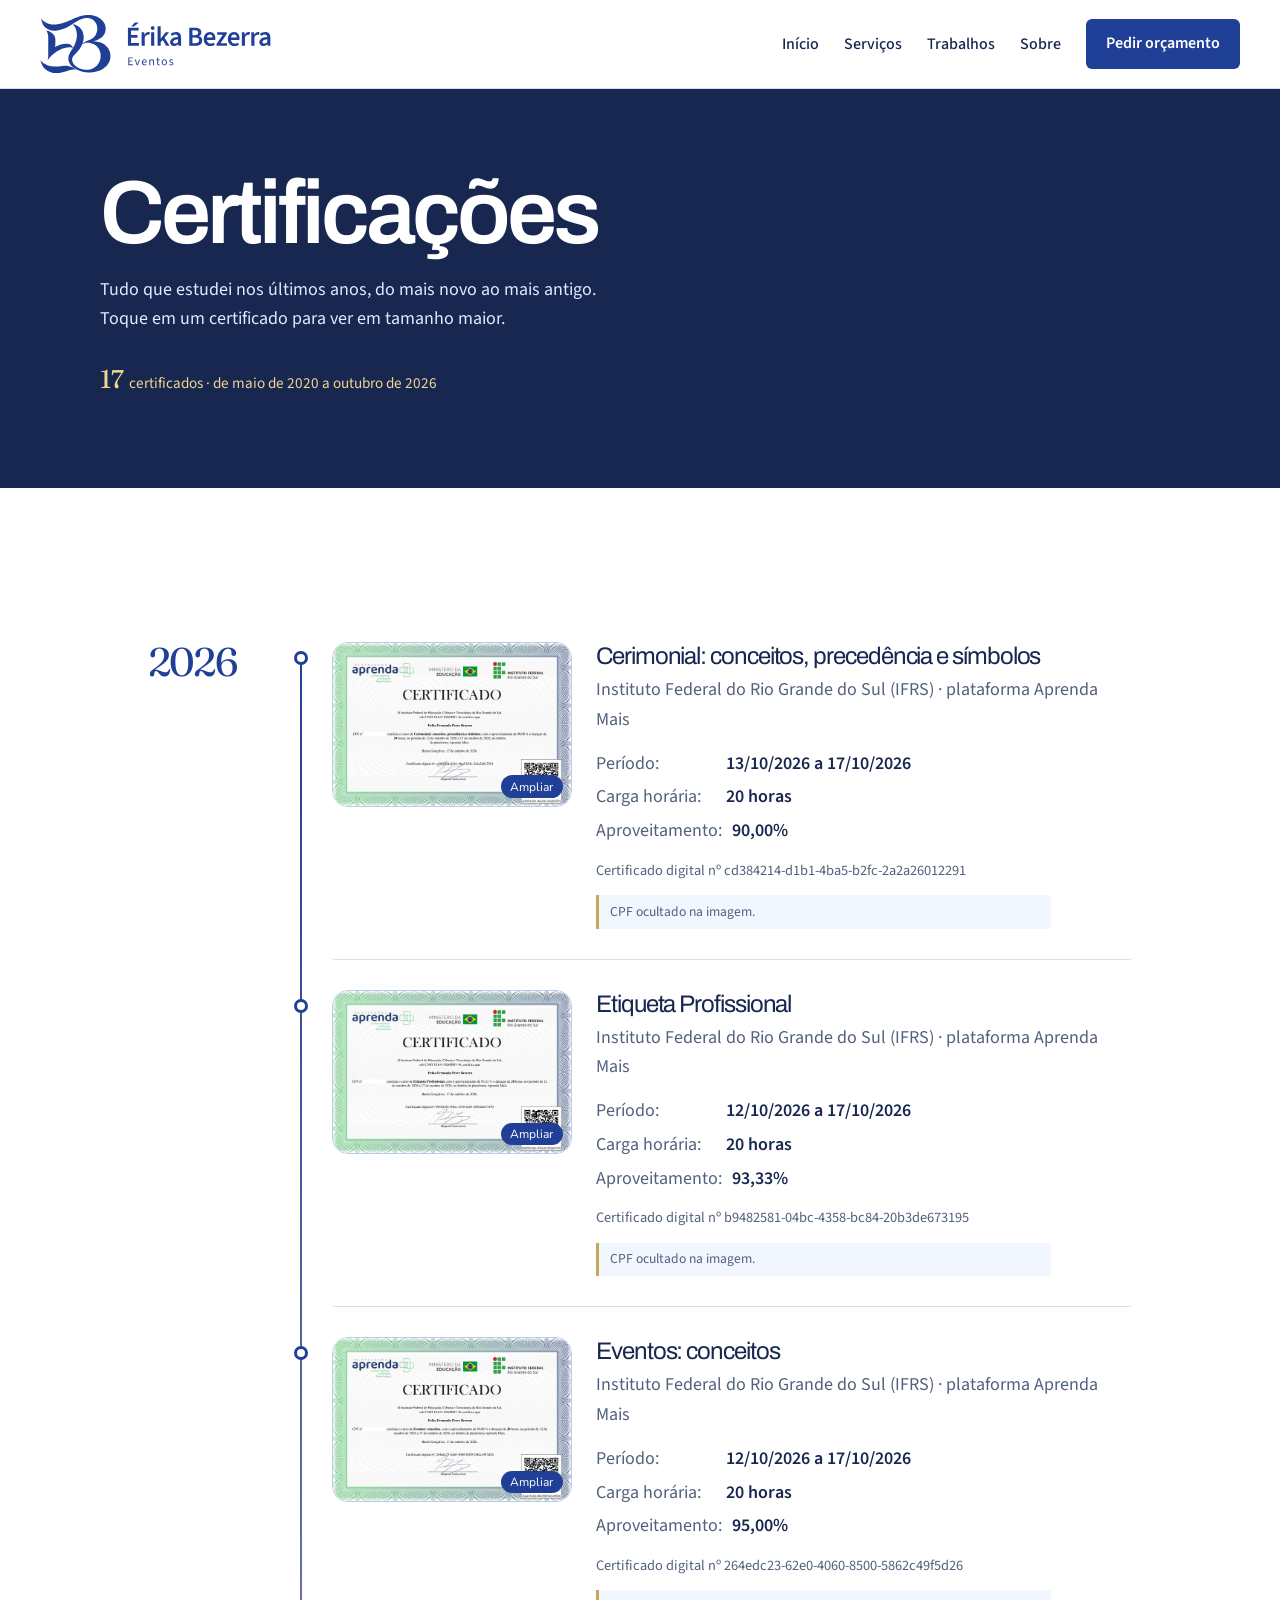
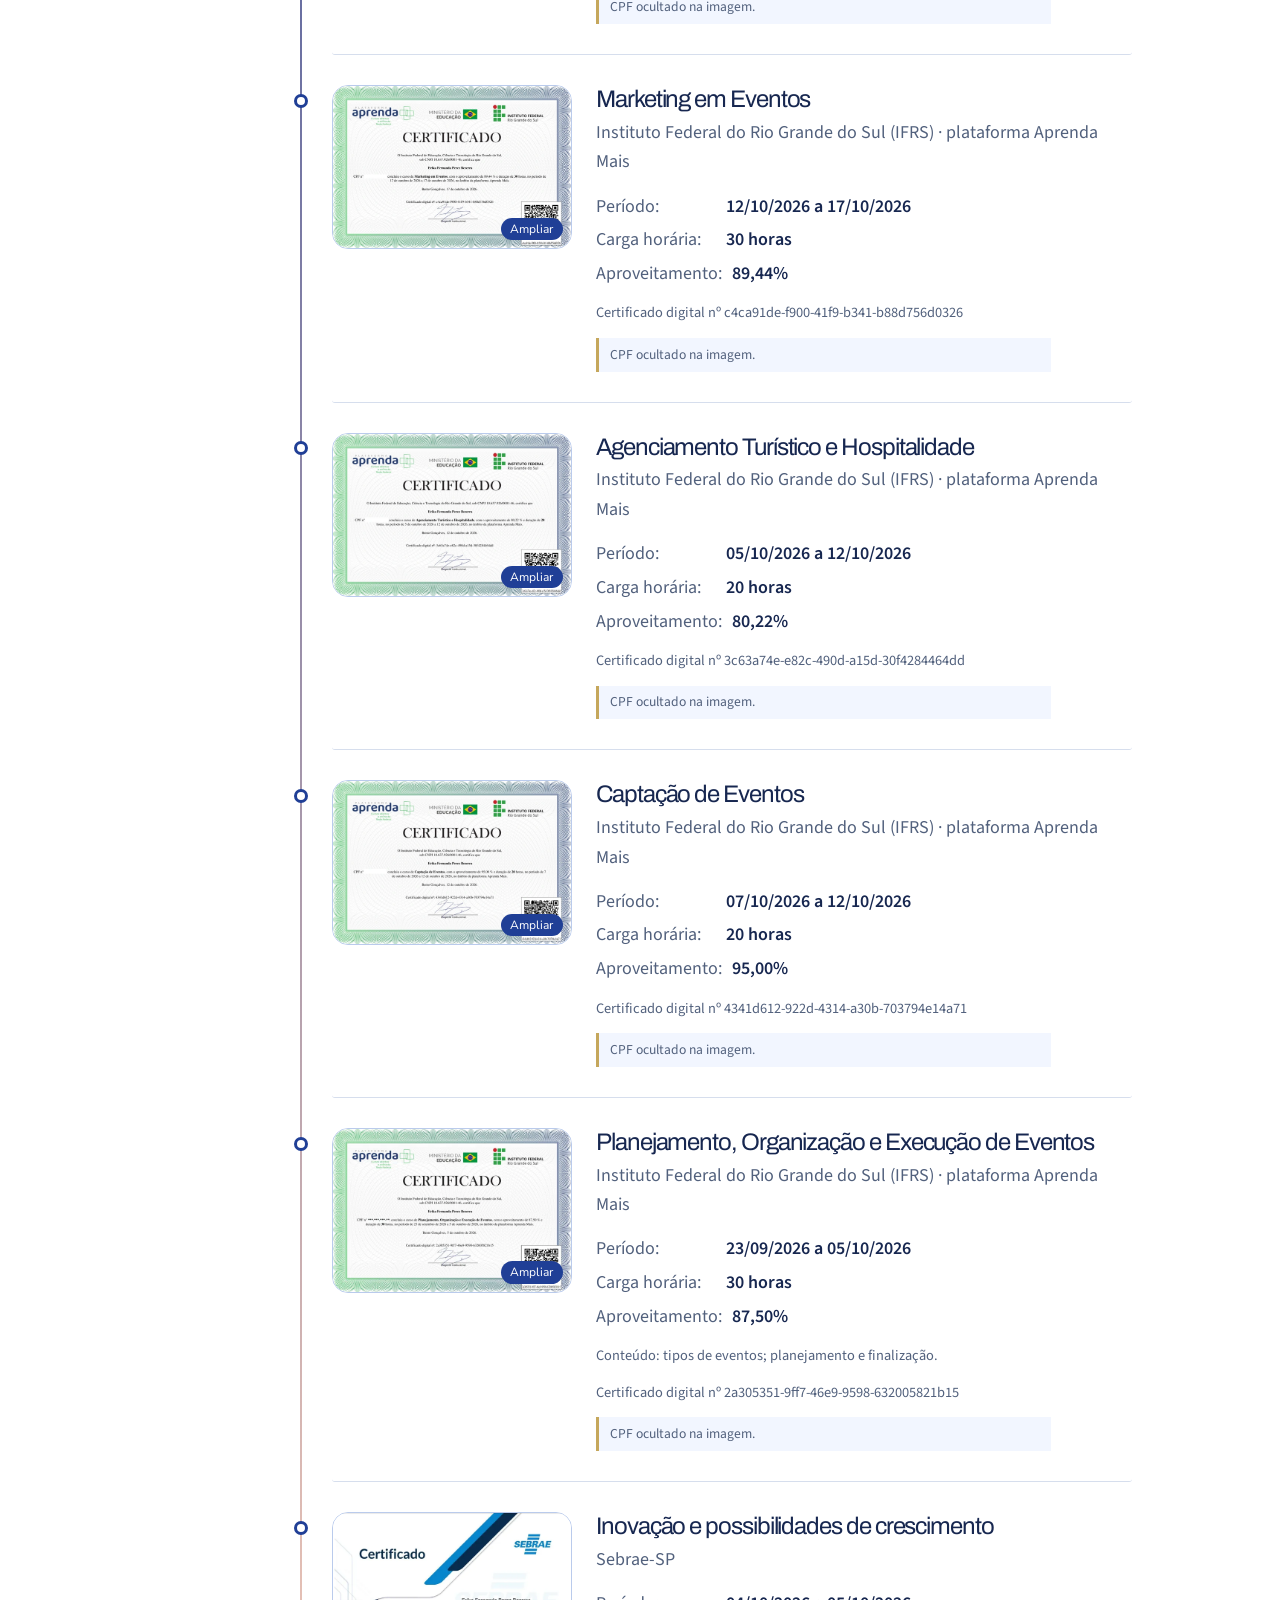
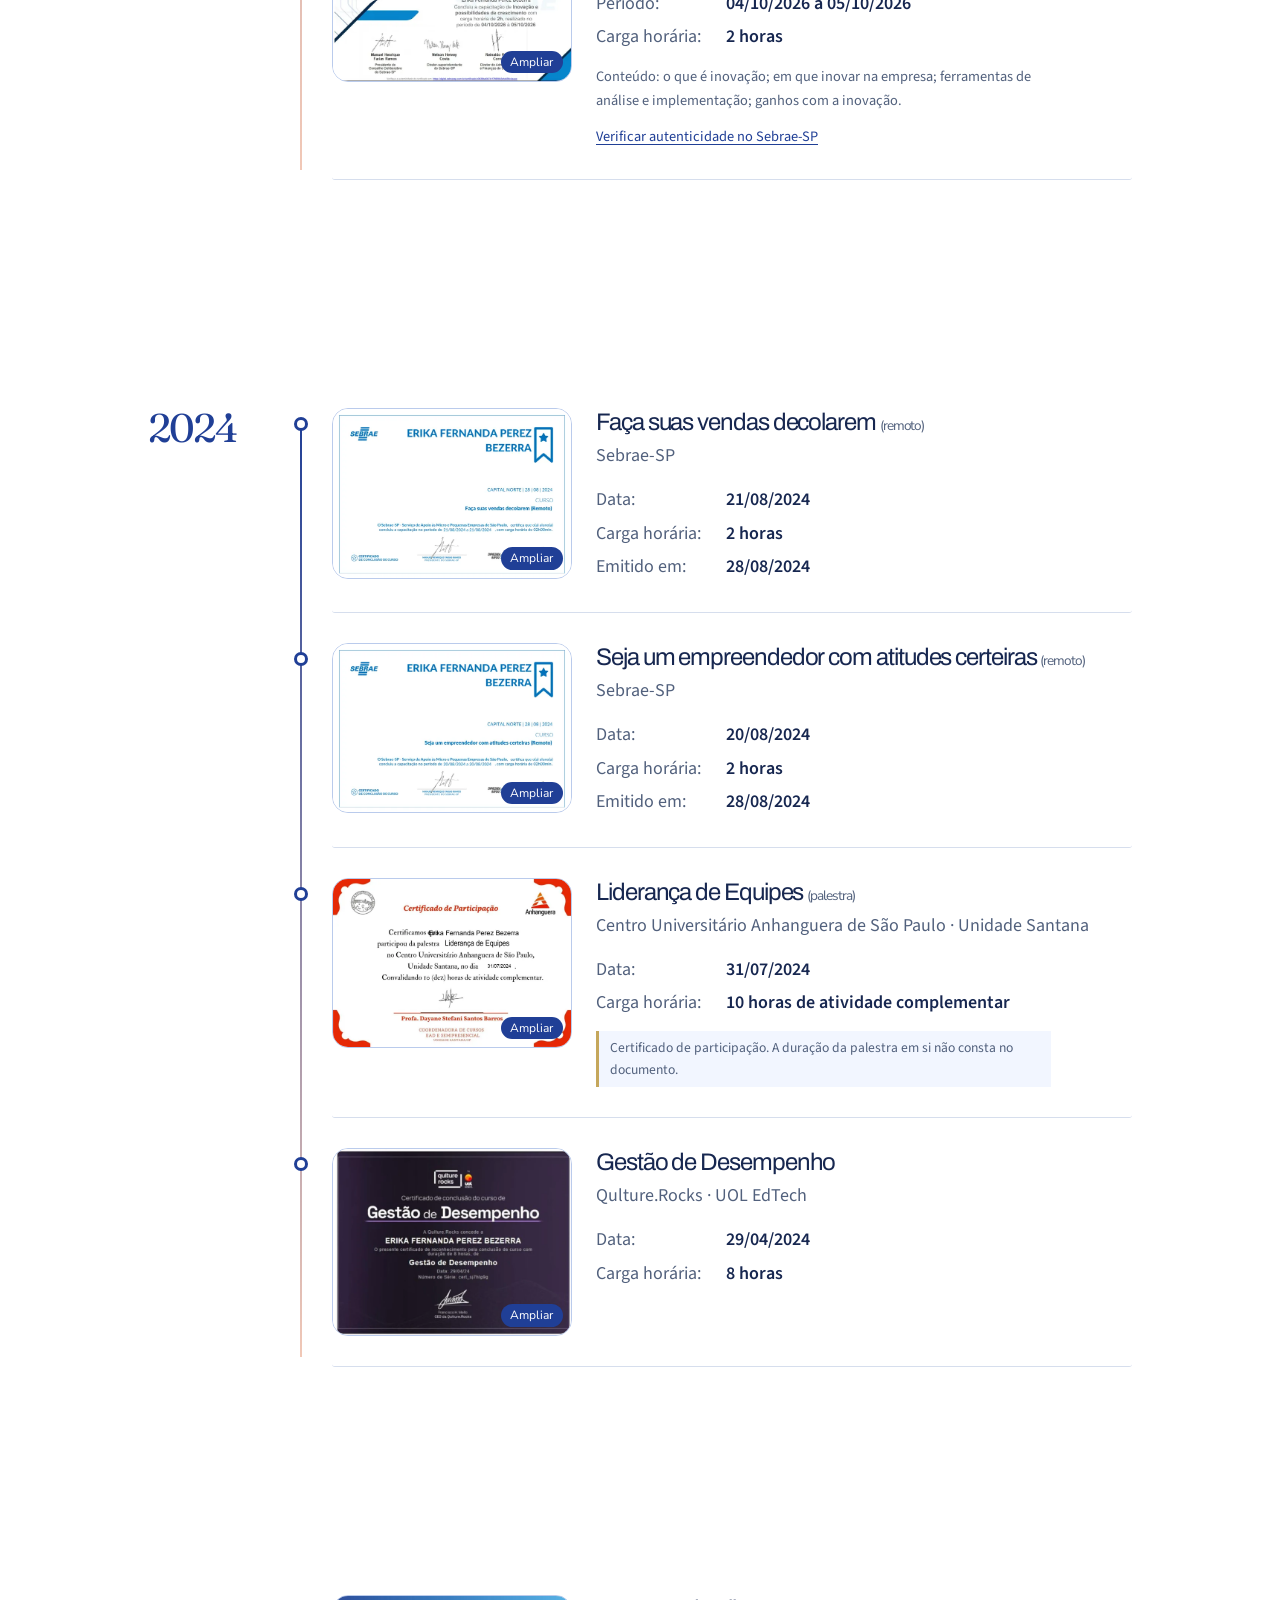
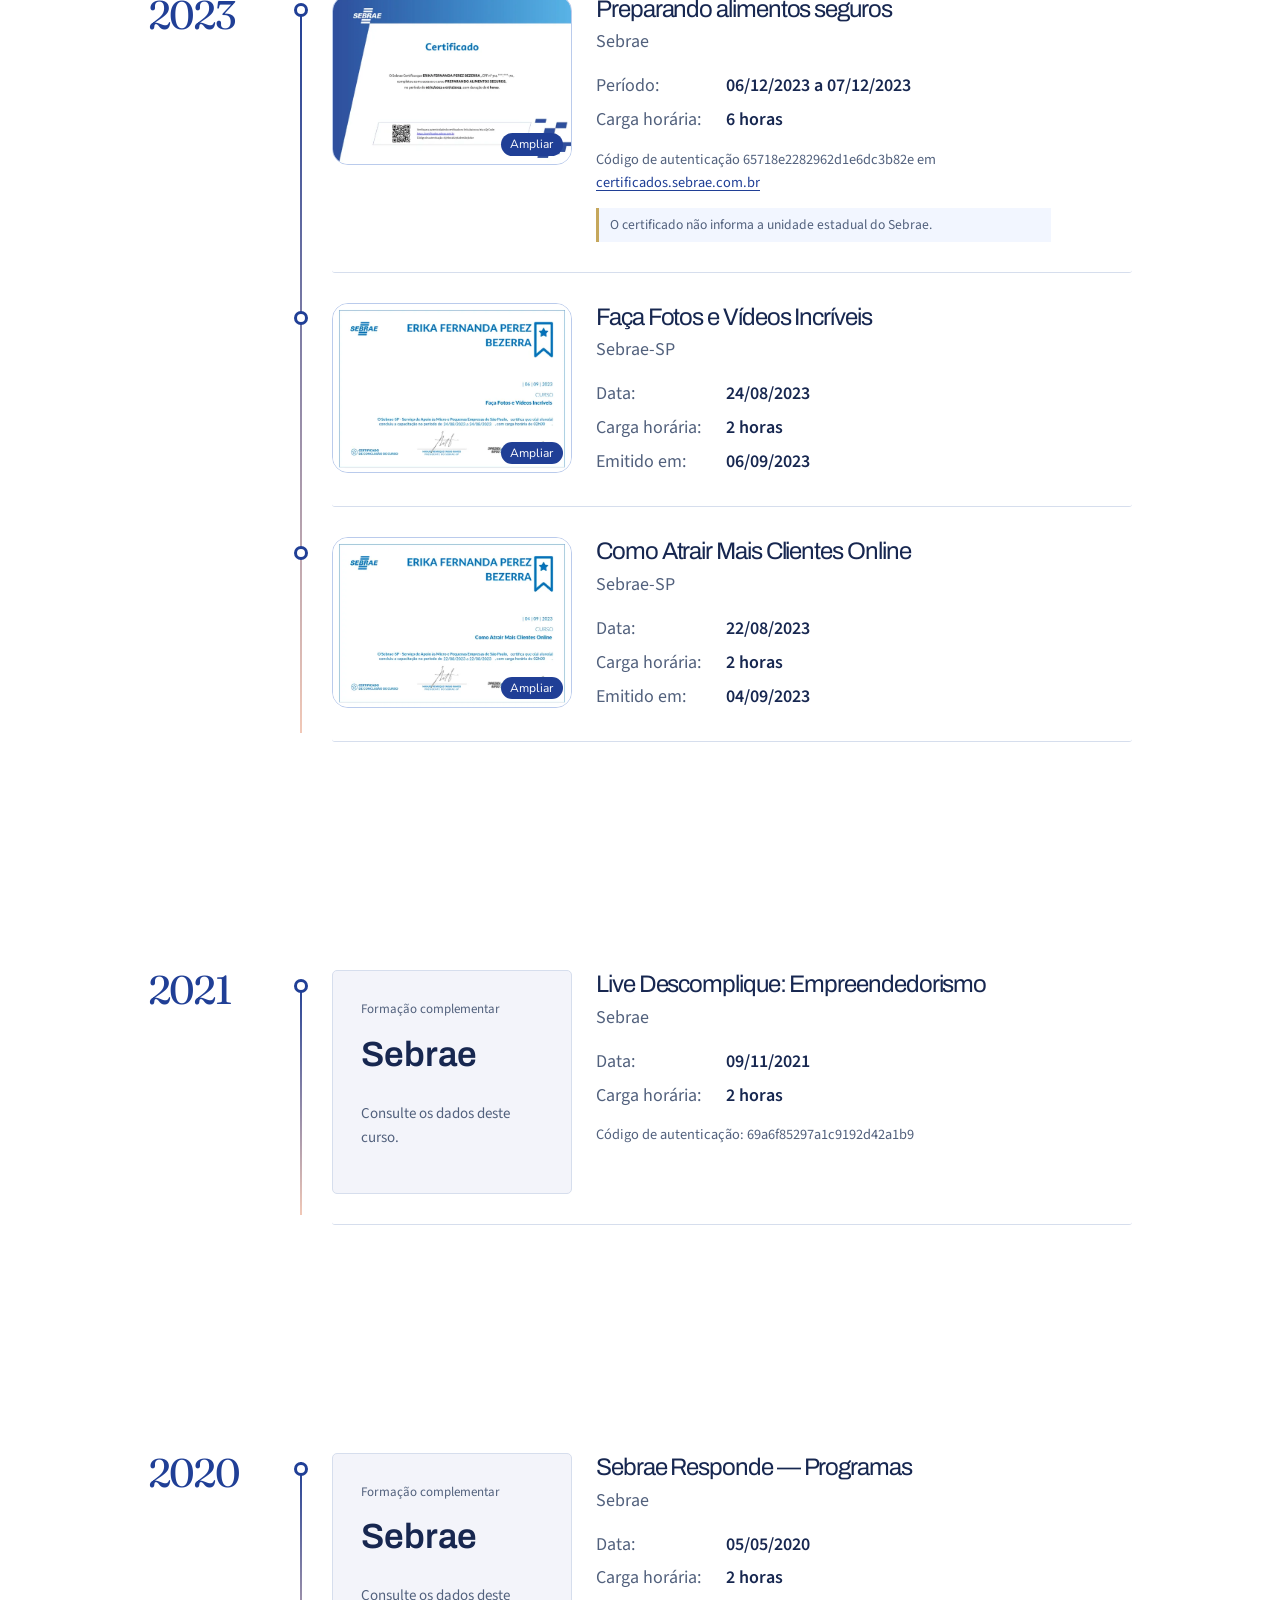
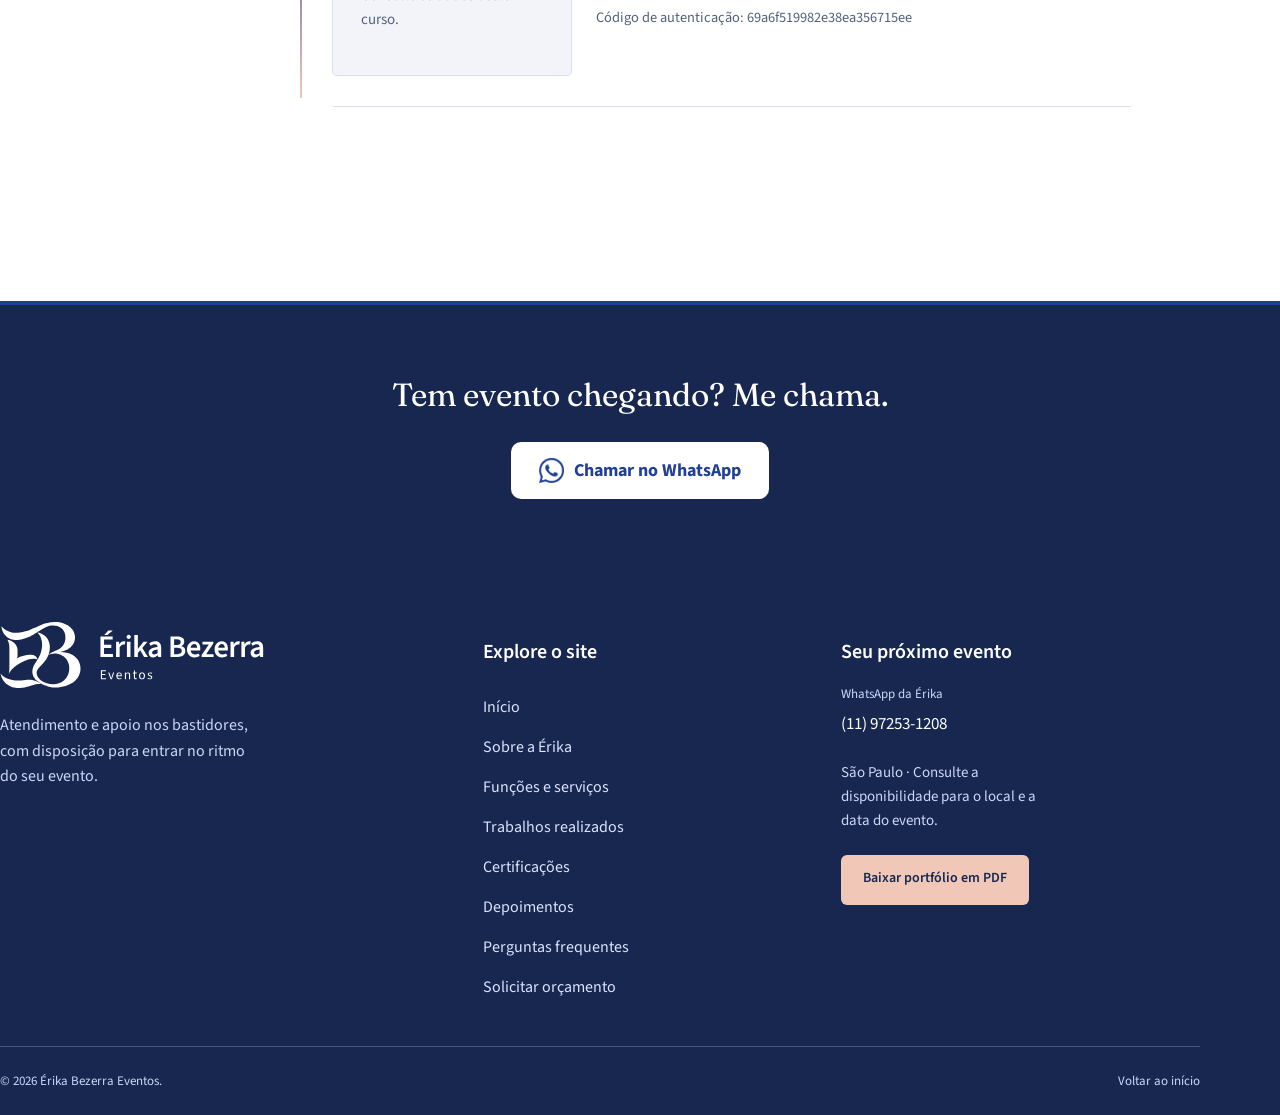
==== commit 4ed22736: "Renova identidade e layout com retrato principal, captação, FAQ, rodapé e efeitos leves" ====
--- a/certificacoes.html
+++ b/certificacoes.html
@@ -1,221 +1,220 @@
-<!DOCTYPE html>
-<html lang="pt-BR"><head>
-  <meta charset="utf-8">
-  <meta name="viewport" content="width=device-width, initial-scale=1, viewport-fit=cover">
-  <title>Certificações | Érika Bezerra Eventos</title>
-  <meta name="description" content="Cursos, capacitações e palestras concluídos por Érika Bezerra, do mais recente ao mais antigo: eventos, atendimento, vendas, segurança de alimentos e liderança.">
-  <meta name="theme-color" content="#203F96">
-  <meta property="og:type" content="website">
-  <meta property="og:locale" content="pt_BR">
-  <meta property="og:title" content="Certificações | Érika Bezerra Eventos">
-  <meta property="og:description" content="Cursos e capacitações concluídos por Érika Bezerra, em linha do tempo.">
-  <link rel="stylesheet" href="certificacoes.css">
-<link rel="icon" href="favicon.svg" type="image/svg+xml">
-<link rel="apple-touch-icon" href="apple-touch-icon.png">
-<link rel="canonical" href="https://erikabezerraeventos.com.br/certificacoes.html">
-<meta property="og:url" content="https://erikabezerraeventos.com.br/certificacoes.html">
-<meta property="og:image" content="https://erikabezerraeventos.com.br/img/og.jpg">
-<link rel="preconnect" href="https://fonts.googleapis.com">
-<link rel="preconnect" href="https://fonts.gstatic.com" crossorigin="">
-<link href="https://fonts.googleapis.com/css2?family=Fraunces:opsz,wght@9..144,300;9..144,400;9..144,500&amp;family=Nunito+Sans:wght@400;600;700&amp;display=swap" rel="stylesheet">
-<link rel="stylesheet" href="whatsapp-icons.css">
-<link rel="stylesheet" href="menu.css">
-<script src="menu.js" defer=""></script>
-<link rel="stylesheet" href="identidade.css">
-<script src="movimento.js" defer=""></script>
-<link rel="stylesheet" href="marca-azul.css">
-</head>
-<body class="page-certificacoes">
-<header class="site-header"><div class="site-bar"><a class="site-logo" href="index.html"><span class="brand-monogram" aria-hidden="true">EB</span><span class="brand-name">Érika Bezerra<small>EVENTOS</small></span></a><div class="header-menu"><button class="menu-toggle" type="button" aria-label="Abrir menu de navegação" aria-expanded="false" aria-controls="menu-principal"><svg viewBox="0 0 24 24" aria-hidden="true" fill="currentColor"><circle cx="12" cy="5" r="2"></circle><circle cx="12" cy="12" r="2"></circle><circle cx="12" cy="19" r="2"></circle></svg></button><nav class="menu-panel" id="menu-principal" aria-label="Principal" hidden=""><a href="sobre.html">Sobre</a><a href="funcoes.html">Funções</a><a href="trabalhos.html">Trabalhos</a><a href="certificacoes.html" aria-current="page">Certificações</a><a href="depoimentos.html">Depoimentos</a><a href="index.html#contato">Contato</a><a class="menu-portfolio" href="portfolio-erika-bezerra.pdf" target="_blank" rel="noopener" download="">Baixar portfólio PDF ↗</a></nav></div></div></header>
-
-  <main id="conteudo">
-
-    <section class="abertura">
-      <div class="abertura__miolo">
-        <h1>Certificações</h1>
-        <p class="abertura__texto">Tudo que estudei nos últimos anos, do mais novo ao mais antigo. Toque em um certificado para ver em tamanho maior.</p>
-        <p class="abertura__total"><strong>17</strong> certificados <span aria-hidden="true">·</span> de maio de 2020 a outubro de 2026</p>
-      </div>
-    </section>
-
-    <div class="linha">
-
-      <!-- ===================== 2026 ===================== -->
-      <section class="ano" aria-labelledby="ano-2026">
-        <h2 class="ano__titulo" id="ano-2026">2026</h2>
-        <ol class="itens"><li class="item" id="cert-2026-10-cerimonial"><button type="button" class="item__img" data-full="img/certificados/2026-10-cerimonial.webp" data-legenda="Cerimonial: conceitos, precedência e símbolos · Instituto Federal do Rio Grande do Sul (IFRS) · plataforma Aprenda Mais" aria-label="Ampliar certificado: Cerimonial: conceitos, precedência e símbolos"><img src="img/certificados/2026-10-cerimonial-thumb.webp" width="640" height="437" loading="lazy" alt="Certificado: Cerimonial: conceitos, precedência e símbolos, emitido por Instituto Federal do Rio Grande do Sul (IFRS) · plataforma Aprenda Mais"></button><div class="item__texto"><h3>Cerimonial: conceitos, precedência e símbolos</h3><p class="item__inst">Instituto Federal do Rio Grande do Sul (IFRS) · plataforma Aprenda Mais</p><dl class="dados"><div><dt>Período</dt><dd><time datetime="2026-10-13">13/10/2026</time> a <time datetime="2026-10-17">17/10/2026</time></dd></div><div><dt>Carga horária</dt><dd>20 horas</dd></div><div><dt>Aproveitamento</dt><dd>90,00%</dd></div></dl><p class="item__verif">Certificado digital nº cd384214-d1b1-4ba5-b2fc-2a2a26012291</p><p class="aviso">CPF ocultado na imagem.</p></div></li><li class="item" id="cert-2026-10-etiqueta-profissional"><button type="button" class="item__img" data-full="img/certificados/2026-10-etiqueta-profissional.webp" data-legenda="Etiqueta Profissional · Instituto Federal do Rio Grande do Sul (IFRS) · plataforma Aprenda Mais" aria-label="Ampliar certificado: Etiqueta Profissional"><img src="img/certificados/2026-10-etiqueta-profissional-thumb.webp" width="640" height="437" loading="lazy" alt="Certificado: Etiqueta Profissional, emitido por Instituto Federal do Rio Grande do Sul (IFRS) · plataforma Aprenda Mais"></button><div class="item__texto"><h3>Etiqueta Profissional</h3><p class="item__inst">Instituto Federal do Rio Grande do Sul (IFRS) · plataforma Aprenda Mais</p><dl class="dados"><div><dt>Período</dt><dd><time datetime="2026-10-12">12/10/2026</time> a <time datetime="2026-10-17">17/10/2026</time></dd></div><div><dt>Carga horária</dt><dd>20 horas</dd></div><div><dt>Aproveitamento</dt><dd>93,33%</dd></div></dl><p class="item__verif">Certificado digital nº b9482581-04bc-4358-bc84-20b3de673195</p><p class="aviso">CPF ocultado na imagem.</p></div></li><li class="item" id="cert-2026-10-eventos-conceitos"><button type="button" class="item__img" data-full="img/certificados/2026-10-eventos-conceitos.webp" data-legenda="Eventos: conceitos · Instituto Federal do Rio Grande do Sul (IFRS) · plataforma Aprenda Mais" aria-label="Ampliar certificado: Eventos: conceitos"><img src="img/certificados/2026-10-eventos-conceitos-thumb.webp" width="640" height="437" loading="lazy" alt="Certificado: Eventos: conceitos, emitido por Instituto Federal do Rio Grande do Sul (IFRS) · plataforma Aprenda Mais"></button><div class="item__texto"><h3>Eventos: conceitos</h3><p class="item__inst">Instituto Federal do Rio Grande do Sul (IFRS) · plataforma Aprenda Mais</p><dl class="dados"><div><dt>Período</dt><dd><time datetime="2026-10-12">12/10/2026</time> a <time datetime="2026-10-17">17/10/2026</time></dd></div><div><dt>Carga horária</dt><dd>20 horas</dd></div><div><dt>Aproveitamento</dt><dd>95,00%</dd></div></dl><p class="item__verif">Certificado digital nº 264edc23-62e0-4060-8500-5862c49f5d26</p><p class="aviso">CPF ocultado na imagem.</p></div></li><li class="item" id="cert-2026-10-marketing-eventos"><button type="button" class="item__img" data-full="img/certificados/2026-10-marketing-eventos.webp" data-legenda="Marketing em Eventos · Instituto Federal do Rio Grande do Sul (IFRS) · plataforma Aprenda Mais" aria-label="Ampliar certificado: Marketing em Eventos"><img src="img/certificados/2026-10-marketing-eventos-thumb.webp" width="640" height="437" loading="lazy" alt="Certificado: Marketing em Eventos, emitido por Instituto Federal do Rio Grande do Sul (IFRS) · plataforma Aprenda Mais"></button><div class="item__texto"><h3>Marketing em Eventos</h3><p class="item__inst">Instituto Federal do Rio Grande do Sul (IFRS) · plataforma Aprenda Mais</p><dl class="dados"><div><dt>Período</dt><dd><time datetime="2026-10-12">12/10/2026</time> a <time datetime="2026-10-17">17/10/2026</time></dd></div><div><dt>Carga horária</dt><dd>30 horas</dd></div><div><dt>Aproveitamento</dt><dd>89,44%</dd></div></dl><p class="item__verif">Certificado digital nº c4ca91de-f900-41f9-b341-b88d756d0326</p><p class="aviso">CPF ocultado na imagem.</p></div></li>
-
-          <li class="item" id="cert-2026-10-agenciamento-turistico"><button type="button" class="item__img" data-full="img/certificados/2026-10-agenciamento-turistico.webp" data-legenda="Agenciamento Turístico e Hospitalidade — IFRS — 12/10/2026" aria-label="Ampliar certificado: Agenciamento Turístico e Hospitalidade"><img src="img/certificados/2026-10-agenciamento-turistico-thumb.webp" width="640" height="438" loading="lazy" alt="Certificado do curso Agenciamento Turístico e Hospitalidade, emitido pelo Instituto Federal do Rio Grande do Sul"></button><div class="item__texto"><h3>Agenciamento Turístico e Hospitalidade</h3><p class="item__inst">Instituto Federal do Rio Grande do Sul (IFRS) · plataforma Aprenda Mais</p><dl class="dados"><div><dt>Período</dt><dd><time datetime="2026-10-05">05/10/2026</time> a <time datetime="2026-10-12">12/10/2026</time></dd></div><div><dt>Carga horária</dt><dd>20 horas</dd></div><div><dt>Aproveitamento</dt><dd>80,22%</dd></div></dl><p class="item__verif">Certificado digital nº 3c63a74e-e82c-490d-a15d-30f4284464dd</p><p class="aviso">CPF ocultado na imagem.</p></div></li><li class="item" id="cert-2026-10-captacao-eventos"><button type="button" class="item__img" data-full="img/certificados/2026-10-captacao-eventos.webp" data-legenda="Captação de Eventos — IFRS — 12/10/2026" aria-label="Ampliar certificado: Captação de Eventos"><img src="img/certificados/2026-10-captacao-eventos-thumb.webp" width="640" height="438" loading="lazy" alt="Certificado do curso Captação de Eventos, emitido pelo Instituto Federal do Rio Grande do Sul"></button><div class="item__texto"><h3>Captação de Eventos</h3><p class="item__inst">Instituto Federal do Rio Grande do Sul (IFRS) · plataforma Aprenda Mais</p><dl class="dados"><div><dt>Período</dt><dd><time datetime="2026-10-07">07/10/2026</time> a <time datetime="2026-10-12">12/10/2026</time></dd></div><div><dt>Carga horária</dt><dd>20 horas</dd></div><div><dt>Aproveitamento</dt><dd>95,00%</dd></div></dl><p class="item__verif">Certificado digital nº 4341d612-922d-4314-a30b-703794e14a71</p><p class="aviso">CPF ocultado na imagem.</p></div></li><li class="item" id="cert-2026-10-planejamento-eventos">
-            <button type="button" class="item__img" data-full="img/certificados/2026-10-planejamento-eventos.webp" data-legenda="Planejamento, Organização e Execução de Eventos · IFRS · 05/10/2026" aria-label="Ampliar certificado: Planejamento, Organização e Execução de Eventos">
-              <img src="img/certificados/2026-10-planejamento-eventos-thumb.webp" width="640" height="438" loading="lazy" alt="Certificado do curso Planejamento, Organização e Execução de Eventos, emitido pelo Instituto Federal do Rio Grande do Sul">
-            </button>
-            <div class="item__texto">
-              <h3>Planejamento, Organização e Execução de Eventos</h3>
-              <p class="item__inst">Instituto Federal do Rio Grande do Sul (IFRS) · plataforma Aprenda Mais</p>
-              <dl class="dados">
-                <div><dt>Período</dt><dd><time datetime="2026-09-23">23/09/2026</time> a <time datetime="2026-10-05">05/10/2026</time></dd></div>
-                <div><dt>Carga horária</dt><dd>30 horas</dd></div>
-                <div><dt>Aproveitamento</dt><dd>87,50%</dd></div>
-              </dl>
-              <p class="item__detalhe">Conteúdo: tipos de eventos; planejamento e finalização.</p>
-              <p class="item__verif">Certificado digital nº 2a305351-9ff7-46e9-9598-632005821b15</p>
-              <p class="aviso">CPF ocultado na imagem.</p>
-            </div>
-          </li>
-
-          <li class="item" id="cert-2026-10-inovacao-crescimento">
-            <button type="button" class="item__img" data-full="img/certificados/2026-10-inovacao-crescimento.webp" data-legenda="Inovação e possibilidades de crescimento · Sebrae-SP · 05/10/2026" aria-label="Ampliar certificado: Inovação e possibilidades de crescimento">
-              <img src="img/certificados/2026-10-inovacao-crescimento-thumb.webp" width="640" height="453" loading="lazy" alt="Certificado da capacitação Inovação e possibilidades de crescimento, emitido pelo Sebrae-SP">
-            </button>
-            <div class="item__texto">
-              <h3>Inovação e possibilidades de crescimento</h3>
-              <p class="item__inst">Sebrae-SP</p>
-              <dl class="dados">
-                <div><dt>Período</dt><dd><time datetime="2026-10-04">04/10/2026</time> a <time datetime="2026-10-05">05/10/2026</time></dd></div>
-                <div><dt>Carga horária</dt><dd>2 horas</dd></div>
-              </dl>
-              <p class="item__detalhe">Conteúdo: o que é inovação; em que inovar na empresa; ferramentas de análise e implementação; ganhos com a inovação.</p>
-              <p class="item__verif"><a href="https://digital.sebraesp.com.br/certificado/c0636ba5b741f7695843efa638c4aaae" rel="noopener" target="_blank">Verificar autenticidade no Sebrae-SP</a></p>
-            </div>
-          </li>
-
-        </ol>
-      </section>
-
-      <!-- ===================== 2024 ===================== -->
-      <section class="ano" aria-labelledby="ano-2024">
-        <h2 class="ano__titulo" id="ano-2024">2024</h2>
-        <ol class="itens">
-
-          <li class="item" id="cert-2024-08-vendas-decolarem">
-            <button type="button" class="item__img" data-full="img/certificados/2024-08-vendas-decolarem.webp" data-legenda="Faça suas vendas decolarem (Remoto) · Sebrae-SP · 21/08/2024" aria-label="Ampliar certificado: Faça suas vendas decolarem">
-              <img src="img/certificados/2024-08-vendas-decolarem-thumb.webp" width="640" height="453" loading="lazy" alt="Certificado do curso Faça suas vendas decolarem, emitido pelo Sebrae-SP">
-            </button>
-            <div class="item__texto">
-              <h3>Faça suas vendas decolarem <span class="item__modo">(remoto)</span></h3>
-              <p class="item__inst">Sebrae-SP</p>
-              <dl class="dados">
-                <div><dt>Data</dt><dd><time datetime="2024-08-21">21/08/2024</time></dd></div>
-                <div><dt>Carga horária</dt><dd>2 horas</dd></div>
-                <div><dt>Emitido em</dt><dd><time datetime="2024-08-28">28/08/2024</time></dd></div>
-              </dl>
-            </div>
-          </li>
-
-          <li class="item" id="cert-2024-08-empreendedor-atitudes">
-            <button type="button" class="item__img" data-full="img/certificados/2024-08-empreendedor-atitudes.webp" data-legenda="Seja um empreendedor com atitudes certeiras (Remoto) · Sebrae-SP · 20/08/2024" aria-label="Ampliar certificado: Seja um empreendedor com atitudes certeiras">
-              <img src="img/certificados/2024-08-empreendedor-atitudes-thumb.webp" width="640" height="453" loading="lazy" alt="Certificado do curso Seja um empreendedor com atitudes certeiras, emitido pelo Sebrae-SP">
-            </button>
-            <div class="item__texto">
-              <h3>Seja um empreendedor com atitudes certeiras <span class="item__modo">(remoto)</span></h3>
-              <p class="item__inst">Sebrae-SP</p>
-              <dl class="dados">
-                <div><dt>Data</dt><dd><time datetime="2024-08-20">20/08/2024</time></dd></div>
-                <div><dt>Carga horária</dt><dd>2 horas</dd></div>
-                <div><dt>Emitido em</dt><dd><time datetime="2024-08-28">28/08/2024</time></dd></div>
-              </dl>
-            </div>
-          </li>
-
-          <li class="item" id="cert-2024-07-lideranca-de-equipes">
-            <button type="button" class="item__img" data-full="img/certificados/2024-07-lideranca-de-equipes.webp" data-legenda="Palestra Liderança de Equipes · Anhanguera, Unidade Santana · 31/07/2024" aria-label="Ampliar certificado: palestra Liderança de Equipes">
-              <img src="img/certificados/2024-07-lideranca-de-equipes-thumb.webp" width="640" height="453" loading="lazy" alt="Certificado de participação na palestra Liderança de Equipes, do Centro Universitário Anhanguera de São Paulo">
-            </button>
-            <div class="item__texto">
-              <h3>Liderança de Equipes <span class="item__modo">(palestra)</span></h3>
-              <p class="item__inst">Centro Universitário Anhanguera de São Paulo · Unidade Santana</p>
-              <dl class="dados">
-                <div><dt>Data</dt><dd><time datetime="2024-07-31">31/07/2024</time></dd></div>
-                <div><dt>Carga horária</dt><dd>10 horas de atividade complementar</dd></div>
-              </dl>
-              <p class="aviso">Certificado de participação. A duração da palestra em si não consta no documento.</p>
-            </div>
-          </li>
-
-        <li class="item" id="cert-2024-04-gestao-desempenho"><button type="button" class="item__img" data-full="img/certificados/2024-04-gestao-desempenho.webp" data-legenda="Gestão de Desempenho · Qulture.Rocks · UOL EdTech" aria-label="Ampliar certificado: Gestão de Desempenho"><img src="img/certificados/2024-04-gestao-desempenho-thumb.webp" width="640" height="499" loading="lazy" alt="Certificado: Gestão de Desempenho, emitido por Qulture.Rocks · UOL EdTech"></button><div class="item__texto"><h3>Gestão de Desempenho</h3><p class="item__inst">Qulture.Rocks · UOL EdTech</p><dl class="dados"><div><dt>Data</dt><dd><time datetime="2024-04-29">29/04/2024</time></dd></div><div><dt>Carga horária</dt><dd>8 horas</dd></div></dl></div></li></ol>
-      </section>
-
-      <!-- ===================== 2023 ===================== -->
-      <section class="ano" aria-labelledby="ano-2023">
-        <h2 class="ano__titulo" id="ano-2023">2023</h2>
-        <ol class="itens">
-
-          <li class="item" id="cert-2023-12-alimentos-seguros">
-            <button type="button" class="item__img" data-full="img/certificados/2023-12-alimentos-seguros.webp" data-legenda="Preparando alimentos seguros · Sebrae · 07/12/2023" aria-label="Ampliar certificado: Preparando alimentos seguros">
-              <img src="img/certificados/2023-12-alimentos-seguros-thumb.webp" width="640" height="452" loading="lazy" alt="Certificado do curso Preparando alimentos seguros, emitido pelo Sebrae">
-            </button>
-            <div class="item__texto">
-              <h3>Preparando alimentos seguros</h3>
-              <p class="item__inst">Sebrae</p>
-              <dl class="dados">
-                <div><dt>Período</dt><dd><time datetime="2023-12-06">06/12/2023</time> a <time datetime="2023-12-07">07/12/2023</time></dd></div>
-                <div><dt>Carga horária</dt><dd>6 horas</dd></div>
-              </dl>
-              <p class="item__verif">Código de autenticação 65718e2282962d1e6dc3b82e em <a href="https://certificados.sebrae.com.br" rel="noopener" target="_blank">certificados.sebrae.com.br</a></p>
-              <p class="aviso">O certificado não informa a unidade estadual do Sebrae.</p>
-            </div>
-          </li>
-
-          <li class="item" id="cert-2023-08-fotos-e-videos">
-            <button type="button" class="item__img" data-full="img/certificados/2023-08-fotos-e-videos.webp" data-legenda="Faça Fotos e Vídeos Incríveis · Sebrae-SP · 24/08/2023" aria-label="Ampliar certificado: Faça Fotos e Vídeos Incríveis">
-              <img src="img/certificados/2023-08-fotos-e-videos-thumb.webp" width="640" height="453" loading="lazy" alt="Certificado do curso Faça Fotos e Vídeos Incríveis, emitido pelo Sebrae-SP">
-            </button>
-            <div class="item__texto">
-              <h3>Faça Fotos e Vídeos Incríveis</h3>
-              <p class="item__inst">Sebrae-SP</p>
-              <dl class="dados">
-                <div><dt>Data</dt><dd><time datetime="2023-08-24">24/08/2023</time></dd></div>
-                <div><dt>Carga horária</dt><dd>2 horas</dd></div>
-                <div><dt>Emitido em</dt><dd><time datetime="2023-09-06">06/09/2023</time></dd></div>
-              </dl>
-            </div>
-          </li>
-
-          <li class="item" id="cert-2023-08-como-atrair-clientes">
-            <button type="button" class="item__img" data-full="img/certificados/2023-08-como-atrair-clientes.webp" data-legenda="Como Atrair Mais Clientes Online · Sebrae-SP · 22/08/2023" aria-label="Ampliar certificado: Como Atrair Mais Clientes Online">
-              <img src="img/certificados/2023-08-como-atrair-clientes-thumb.webp" width="640" height="453" loading="lazy" alt="Certificado do curso Como Atrair Mais Clientes Online, emitido pelo Sebrae-SP">
-            </button>
-            <div class="item__texto">
-              <h3>Como Atrair Mais Clientes Online</h3>
-              <p class="item__inst">Sebrae-SP</p>
-              <dl class="dados">
-                <div><dt>Data</dt><dd><time datetime="2023-08-22">22/08/2023</time></dd></div>
-                <div><dt>Carga horária</dt><dd>2 horas</dd></div>
-                <div><dt>Emitido em</dt><dd><time datetime="2023-09-04">04/09/2023</time></dd></div>
-              </dl>
-            </div>
-          </li>
-
-        </ol>
-      </section>
-
-<section class="ano" aria-labelledby="ano-2021"><h2 class="ano__titulo" id="ano-2021">2021</h2><ol class="itens"><li class="item" id="cert-2021-11-descomplique-empreendedorismo"><button type="button" class="item__img" data-full="img/certificados/2021-11-descomplique-empreendedorismo.webp" data-legenda="Live Descomplique: Empreendedorismo — Sebrae — 09/11/2021" aria-label="Ampliar certificado: Live Descomplique: Empreendedorismo"><img src="img/certificados/2021-11-descomplique-empreendedorismo-thumb.webp" alt="Certificado: Live Descomplique: Empreendedorismo" width="640" height="453" loading="lazy"></button><div class="item__texto"><h3>Live Descomplique: Empreendedorismo</h3><p class="item__inst">Sebrae</p><dl class="dados"><div><dt>Data</dt><dd><time datetime="2021-11-09">09/11/2021</time></dd></div><div><dt>Carga horária</dt><dd>2 horas</dd></div></dl><p class="item__verif">Código de autenticação: 69a6f85297a1c9192d42a1b9</p><p class="aviso">CPF ocultado na imagem.</p></div></li></ol></section><section class="ano" aria-labelledby="ano-2020"><h2 class="ano__titulo" id="ano-2020">2020</h2><ol class="itens"><li class="item" id="cert-2020-05-sebrae-responde"><button type="button" class="item__img" data-full="img/certificados/2020-05-sebrae-responde.webp" data-legenda="Sebrae Responde — Programas — Sebrae — 05/05/2020" aria-label="Ampliar certificado: Sebrae Responde — Programas"><img src="img/certificados/2020-05-sebrae-responde-thumb.webp" alt="Certificado: Sebrae Responde — Programas" width="640" height="453" loading="lazy"></button><div class="item__texto"><h3>Sebrae Responde — Programas</h3><p class="item__inst">Sebrae</p><dl class="dados"><div><dt>Data</dt><dd><time datetime="2020-05-05">05/05/2020</time></dd></div><div><dt>Carga horária</dt><dd>2 horas</dd></div></dl><p class="item__verif">Código de autenticação: 69a6f519982e38ea356715ee</p><p class="aviso">CPF ocultado na imagem.</p></div></li></ol></section>    </div>
-
-    <section class="fecho">
-      <p>Tem evento chegando? Me chama.</p>
-      <a class="fecho__botao" href="https://wa.me/5511972531208?text=Ol%C3%A1%2C%20%C3%89rika!%20Vim%20pelo%20site%20e%20gostaria%20de%20falar%20sobre%20um%20evento." rel="noopener" target="_blank"><span class="ic whatsapp-icon" aria-hidden="true"></span>Chamar no WhatsApp</a>
-    </section>
-
-  </main>
-
-  <footer class="rodape">
-    Érika Bezerra Eventos · (11) 97253-1208
-  </footer>
-
-  <!-- Imagem ampliada -->
-  <dialog class="ampliada" id="ampliada" aria-label="Certificado ampliado">
-    <figure>
-      <img id="ampliada-img" alt="">
-      <figcaption id="ampliada-legenda"></figcaption>
-    </figure>
-    <div class="ampliada__comandos">
-      <button type="button" id="ampliada-ant" aria-label="Certificado anterior">‹</button>
-      <button type="button" id="ampliada-fechar" aria-label="Fechar">Fechar</button>
-      <button type="button" id="ampliada-prox" aria-label="Próximo certificado">›</button>
-    </div>
-  </dialog>
-
-  <script src="certificacoes.js"></script>
-
-
+<!DOCTYPE html>
+<html lang="pt-BR"><head>
+  <meta charset="utf-8">
+  <meta name="viewport" content="width=device-width, initial-scale=1, viewport-fit=cover">
+  <title>Certificações | Érika Bezerra Eventos</title>
+  <meta name="description" content="Cursos, capacitações e palestras concluídos por Érika Bezerra, do mais recente ao mais antigo: eventos, atendimento, vendas, segurança de alimentos e liderança.">
+  <meta name="theme-color" content="#203F96">
+  <meta property="og:type" content="website">
+  <meta property="og:locale" content="pt_BR">
+  <meta property="og:title" content="Certificações | Érika Bezerra Eventos">
+  <meta property="og:description" content="Cursos e capacitações concluídos por Érika Bezerra, em linha do tempo.">
+  <link rel="stylesheet" href="certificacoes.css">
+<link rel="icon" href="img/marca/simbolo-eb.svg" type="image/svg+xml">
+<link rel="apple-touch-icon" href="apple-touch-icon.png">
+<link rel="canonical" href="https://erikabezerraeventos.com.br/certificacoes.html">
+<meta property="og:url" content="https://erikabezerraeventos.com.br/certificacoes.html">
+<meta property="og:image" content="https://erikabezerraeventos.com.br/img/og.jpg">
+<link rel="preconnect" href="https://fonts.googleapis.com">
+<link rel="preconnect" href="https://fonts.gstatic.com" crossorigin="">
+<link href="https://fonts.googleapis.com/css2?family=Fraunces:opsz,wght@9..144,300;9..144,400;9..144,500&amp;family=Nunito+Sans:wght@400;600;700&amp;display=swap" rel="stylesheet">
+<link rel="stylesheet" href="whatsapp-icons.css">
+<link rel="stylesheet" href="menu.css">
+<script src="menu.js" defer=""></script>
+<link rel="stylesheet" href="identidade.css">
+
+<link rel="stylesheet" href="marca-azul.css">
+<link rel="stylesheet" href="eventos-2026.css?v=20261023-motion">
+<script src="efeitos-2026.js?v=20261023" defer></script></head>
+<body class="page-certificacoes"><a class="skip-content" href="#conteudo">Pular para o conteúdo</a>
+<header class="event-header" id="top"><div class="event-bar"><a class="event-brand" href="index.html" aria-label="Érika Bezerra Eventos, início"><img src="img/marca/logo-erika.svg" alt="Érika Bezerra Eventos" width="445" height="110"></a><nav class="event-desktop-nav" aria-label="Principal"><a href="index.html">Início</a><a href="funcoes.html">Serviços</a><a href="trabalhos.html">Trabalhos</a><a href="sobre.html">Sobre</a><a class="btn fill" href="index.html#contato">Pedir orçamento</a></nav><div class="header-menu"><button class="menu-toggle" type="button" aria-label="Abrir menu de navegação" aria-expanded="false" aria-controls="menu-principal">Menu</button><nav class="menu-panel" id="menu-principal" aria-label="Navegação completa" hidden><a href="index.html">Início</a><a href="sobre.html">Sobre a Érika</a><a href="funcoes.html">Funções e serviços</a><a href="trabalhos.html">Trabalhos</a><a href="certificacoes.html" aria-current="page">Certificações</a><a href="depoimentos.html">Depoimentos</a><a href="index.html#duvidas">Perguntas frequentes</a><a href="index.html#contato">Solicitar orçamento</a><a class="menu-portfolio" href="portfolio-erika-bezerra.pdf" target="_blank" rel="noopener noreferrer" download>Baixar portfólio PDF</a></nav></div></div></header>
+
+  <main id="conteudo">
+
+    <section class="abertura">
+      <div class="abertura__miolo">
+        <h1>Certificações</h1>
+        <p class="abertura__texto">Tudo que estudei nos últimos anos, do mais novo ao mais antigo. Toque em um certificado para ver em tamanho maior.</p>
+        <p class="abertura__total"><strong>17</strong> certificados <span aria-hidden="true">·</span> de maio de 2020 a outubro de 2026</p>
+      </div>
+    </section>
+
+    <div class="linha">
+
+      <!-- ===================== 2026 ===================== -->
+      <section class="ano" aria-labelledby="ano-2026">
+        <h2 class="ano__titulo" id="ano-2026">2026</h2>
+        <ol class="itens"><li class="item" id="cert-2026-10-cerimonial"><button type="button" class="item__img" data-full="img/certificados/2026-10-cerimonial.webp" data-legenda="Cerimonial: conceitos, precedência e símbolos · Instituto Federal do Rio Grande do Sul (IFRS) · plataforma Aprenda Mais" aria-label="Ampliar certificado: Cerimonial: conceitos, precedência e símbolos"><img src="img/certificados/2026-10-cerimonial-thumb.webp" width="640" height="437" loading="lazy" alt="Certificado: Cerimonial: conceitos, precedência e símbolos, emitido por Instituto Federal do Rio Grande do Sul (IFRS) · plataforma Aprenda Mais"></button><div class="item__texto"><h3>Cerimonial: conceitos, precedência e símbolos</h3><p class="item__inst">Instituto Federal do Rio Grande do Sul (IFRS) · plataforma Aprenda Mais</p><dl class="dados"><div><dt>Período</dt><dd><time datetime="2026-10-13">13/10/2026</time> a <time datetime="2026-10-17">17/10/2026</time></dd></div><div><dt>Carga horária</dt><dd>20 horas</dd></div><div><dt>Aproveitamento</dt><dd>90,00%</dd></div></dl><p class="item__verif">Certificado digital nº cd384214-d1b1-4ba5-b2fc-2a2a26012291</p><p class="aviso">CPF ocultado na imagem.</p></div></li><li class="item" id="cert-2026-10-etiqueta-profissional"><button type="button" class="item__img" data-full="img/certificados/2026-10-etiqueta-profissional.webp" data-legenda="Etiqueta Profissional · Instituto Federal do Rio Grande do Sul (IFRS) · plataforma Aprenda Mais" aria-label="Ampliar certificado: Etiqueta Profissional"><img src="img/certificados/2026-10-etiqueta-profissional-thumb.webp" width="640" height="437" loading="lazy" alt="Certificado: Etiqueta Profissional, emitido por Instituto Federal do Rio Grande do Sul (IFRS) · plataforma Aprenda Mais"></button><div class="item__texto"><h3>Etiqueta Profissional</h3><p class="item__inst">Instituto Federal do Rio Grande do Sul (IFRS) · plataforma Aprenda Mais</p><dl class="dados"><div><dt>Período</dt><dd><time datetime="2026-10-12">12/10/2026</time> a <time datetime="2026-10-17">17/10/2026</time></dd></div><div><dt>Carga horária</dt><dd>20 horas</dd></div><div><dt>Aproveitamento</dt><dd>93,33%</dd></div></dl><p class="item__verif">Certificado digital nº b9482581-04bc-4358-bc84-20b3de673195</p><p class="aviso">CPF ocultado na imagem.</p></div></li><li class="item" id="cert-2026-10-eventos-conceitos"><button type="button" class="item__img" data-full="img/certificados/2026-10-eventos-conceitos.webp" data-legenda="Eventos: conceitos · Instituto Federal do Rio Grande do Sul (IFRS) · plataforma Aprenda Mais" aria-label="Ampliar certificado: Eventos: conceitos"><img src="img/certificados/2026-10-eventos-conceitos-thumb.webp" width="640" height="437" loading="lazy" alt="Certificado: Eventos: conceitos, emitido por Instituto Federal do Rio Grande do Sul (IFRS) · plataforma Aprenda Mais"></button><div class="item__texto"><h3>Eventos: conceitos</h3><p class="item__inst">Instituto Federal do Rio Grande do Sul (IFRS) · plataforma Aprenda Mais</p><dl class="dados"><div><dt>Período</dt><dd><time datetime="2026-10-12">12/10/2026</time> a <time datetime="2026-10-17">17/10/2026</time></dd></div><div><dt>Carga horária</dt><dd>20 horas</dd></div><div><dt>Aproveitamento</dt><dd>95,00%</dd></div></dl><p class="item__verif">Certificado digital nº 264edc23-62e0-4060-8500-5862c49f5d26</p><p class="aviso">CPF ocultado na imagem.</p></div></li><li class="item" id="cert-2026-10-marketing-eventos"><button type="button" class="item__img" data-full="img/certificados/2026-10-marketing-eventos.webp" data-legenda="Marketing em Eventos · Instituto Federal do Rio Grande do Sul (IFRS) · plataforma Aprenda Mais" aria-label="Ampliar certificado: Marketing em Eventos"><img src="img/certificados/2026-10-marketing-eventos-thumb.webp" width="640" height="437" loading="lazy" alt="Certificado: Marketing em Eventos, emitido por Instituto Federal do Rio Grande do Sul (IFRS) · plataforma Aprenda Mais"></button><div class="item__texto"><h3>Marketing em Eventos</h3><p class="item__inst">Instituto Federal do Rio Grande do Sul (IFRS) · plataforma Aprenda Mais</p><dl class="dados"><div><dt>Período</dt><dd><time datetime="2026-10-12">12/10/2026</time> a <time datetime="2026-10-17">17/10/2026</time></dd></div><div><dt>Carga horária</dt><dd>30 horas</dd></div><div><dt>Aproveitamento</dt><dd>89,44%</dd></div></dl><p class="item__verif">Certificado digital nº c4ca91de-f900-41f9-b341-b88d756d0326</p><p class="aviso">CPF ocultado na imagem.</p></div></li>
+
+          <li class="item" id="cert-2026-10-agenciamento-turistico"><button type="button" class="item__img" data-full="img/certificados/2026-10-agenciamento-turistico.webp" data-legenda="Agenciamento Turístico e Hospitalidade — IFRS — 12/10/2026" aria-label="Ampliar certificado: Agenciamento Turístico e Hospitalidade"><img src="img/certificados/2026-10-agenciamento-turistico-thumb.webp" width="640" height="438" loading="lazy" alt="Certificado do curso Agenciamento Turístico e Hospitalidade, emitido pelo Instituto Federal do Rio Grande do Sul"></button><div class="item__texto"><h3>Agenciamento Turístico e Hospitalidade</h3><p class="item__inst">Instituto Federal do Rio Grande do Sul (IFRS) · plataforma Aprenda Mais</p><dl class="dados"><div><dt>Período</dt><dd><time datetime="2026-10-05">05/10/2026</time> a <time datetime="2026-10-12">12/10/2026</time></dd></div><div><dt>Carga horária</dt><dd>20 horas</dd></div><div><dt>Aproveitamento</dt><dd>80,22%</dd></div></dl><p class="item__verif">Certificado digital nº 3c63a74e-e82c-490d-a15d-30f4284464dd</p><p class="aviso">CPF ocultado na imagem.</p></div></li><li class="item" id="cert-2026-10-captacao-eventos"><button type="button" class="item__img" data-full="img/certificados/2026-10-captacao-eventos.webp" data-legenda="Captação de Eventos — IFRS — 12/10/2026" aria-label="Ampliar certificado: Captação de Eventos"><img src="img/certificados/2026-10-captacao-eventos-thumb.webp" width="640" height="438" loading="lazy" alt="Certificado do curso Captação de Eventos, emitido pelo Instituto Federal do Rio Grande do Sul"></button><div class="item__texto"><h3>Captação de Eventos</h3><p class="item__inst">Instituto Federal do Rio Grande do Sul (IFRS) · plataforma Aprenda Mais</p><dl class="dados"><div><dt>Período</dt><dd><time datetime="2026-10-07">07/10/2026</time> a <time datetime="2026-10-12">12/10/2026</time></dd></div><div><dt>Carga horária</dt><dd>20 horas</dd></div><div><dt>Aproveitamento</dt><dd>95,00%</dd></div></dl><p class="item__verif">Certificado digital nº 4341d612-922d-4314-a30b-703794e14a71</p><p class="aviso">CPF ocultado na imagem.</p></div></li><li class="item" id="cert-2026-10-planejamento-eventos">
+            <button type="button" class="item__img" data-full="img/certificados/2026-10-planejamento-eventos.webp" data-legenda="Planejamento, Organização e Execução de Eventos · IFRS · 05/10/2026" aria-label="Ampliar certificado: Planejamento, Organização e Execução de Eventos">
+              <img src="img/certificados/2026-10-planejamento-eventos-thumb.webp" width="640" height="438" loading="lazy" alt="Certificado do curso Planejamento, Organização e Execução de Eventos, emitido pelo Instituto Federal do Rio Grande do Sul">
+            </button>
+            <div class="item__texto">
+              <h3>Planejamento, Organização e Execução de Eventos</h3>
+              <p class="item__inst">Instituto Federal do Rio Grande do Sul (IFRS) · plataforma Aprenda Mais</p>
+              <dl class="dados">
+                <div><dt>Período</dt><dd><time datetime="2026-09-23">23/09/2026</time> a <time datetime="2026-10-05">05/10/2026</time></dd></div>
+                <div><dt>Carga horária</dt><dd>30 horas</dd></div>
+                <div><dt>Aproveitamento</dt><dd>87,50%</dd></div>
+              </dl>
+              <p class="item__detalhe">Conteúdo: tipos de eventos; planejamento e finalização.</p>
+              <p class="item__verif">Certificado digital nº 2a305351-9ff7-46e9-9598-632005821b15</p>
+              <p class="aviso">CPF ocultado na imagem.</p>
+            </div>
+          </li>
+
+          <li class="item" id="cert-2026-10-inovacao-crescimento">
+            <button type="button" class="item__img" data-full="img/certificados/2026-10-inovacao-crescimento.webp" data-legenda="Inovação e possibilidades de crescimento · Sebrae-SP · 05/10/2026" aria-label="Ampliar certificado: Inovação e possibilidades de crescimento">
+              <img src="img/certificados/2026-10-inovacao-crescimento-thumb.webp" width="640" height="453" loading="lazy" alt="Certificado da capacitação Inovação e possibilidades de crescimento, emitido pelo Sebrae-SP">
+            </button>
+            <div class="item__texto">
+              <h3>Inovação e possibilidades de crescimento</h3>
+              <p class="item__inst">Sebrae-SP</p>
+              <dl class="dados">
+                <div><dt>Período</dt><dd><time datetime="2026-10-04">04/10/2026</time> a <time datetime="2026-10-05">05/10/2026</time></dd></div>
+                <div><dt>Carga horária</dt><dd>2 horas</dd></div>
+              </dl>
+              <p class="item__detalhe">Conteúdo: o que é inovação; em que inovar na empresa; ferramentas de análise e implementação; ganhos com a inovação.</p>
+              <p class="item__verif"><a href="https://digital.sebraesp.com.br/certificado/c0636ba5b741f7695843efa638c4aaae" rel="noopener" target="_blank">Verificar autenticidade no Sebrae-SP</a></p>
+            </div>
+          </li>
+
+        </ol>
+      </section>
+
+      <!-- ===================== 2024 ===================== -->
+      <section class="ano" aria-labelledby="ano-2024">
+        <h2 class="ano__titulo" id="ano-2024">2024</h2>
+        <ol class="itens">
+
+          <li class="item" id="cert-2024-08-vendas-decolarem">
+            <button type="button" class="item__img" data-full="img/certificados/2024-08-vendas-decolarem.webp" data-legenda="Faça suas vendas decolarem (Remoto) · Sebrae-SP · 21/08/2024" aria-label="Ampliar certificado: Faça suas vendas decolarem">
+              <img src="img/certificados/2024-08-vendas-decolarem-thumb.webp" width="640" height="453" loading="lazy" alt="Certificado do curso Faça suas vendas decolarem, emitido pelo Sebrae-SP">
+            </button>
+            <div class="item__texto">
+              <h3>Faça suas vendas decolarem <span class="item__modo">(remoto)</span></h3>
+              <p class="item__inst">Sebrae-SP</p>
+              <dl class="dados">
+                <div><dt>Data</dt><dd><time datetime="2024-08-21">21/08/2024</time></dd></div>
+                <div><dt>Carga horária</dt><dd>2 horas</dd></div>
+                <div><dt>Emitido em</dt><dd><time datetime="2024-08-28">28/08/2024</time></dd></div>
+              </dl>
+            </div>
+          </li>
+
+          <li class="item" id="cert-2024-08-empreendedor-atitudes">
+            <button type="button" class="item__img" data-full="img/certificados/2024-08-empreendedor-atitudes.webp" data-legenda="Seja um empreendedor com atitudes certeiras (Remoto) · Sebrae-SP · 20/08/2024" aria-label="Ampliar certificado: Seja um empreendedor com atitudes certeiras">
+              <img src="img/certificados/2024-08-empreendedor-atitudes-thumb.webp" width="640" height="453" loading="lazy" alt="Certificado do curso Seja um empreendedor com atitudes certeiras, emitido pelo Sebrae-SP">
+            </button>
+            <div class="item__texto">
+              <h3>Seja um empreendedor com atitudes certeiras <span class="item__modo">(remoto)</span></h3>
+              <p class="item__inst">Sebrae-SP</p>
+              <dl class="dados">
+                <div><dt>Data</dt><dd><time datetime="2024-08-20">20/08/2024</time></dd></div>
+                <div><dt>Carga horária</dt><dd>2 horas</dd></div>
+                <div><dt>Emitido em</dt><dd><time datetime="2024-08-28">28/08/2024</time></dd></div>
+              </dl>
+            </div>
+          </li>
+
+          <li class="item" id="cert-2024-07-lideranca-de-equipes">
+            <button type="button" class="item__img" data-full="img/certificados/2024-07-lideranca-de-equipes.webp" data-legenda="Palestra Liderança de Equipes · Anhanguera, Unidade Santana · 31/07/2024" aria-label="Ampliar certificado: palestra Liderança de Equipes">
+              <img src="img/certificados/2024-07-lideranca-de-equipes-thumb.webp" width="640" height="453" loading="lazy" alt="Certificado de participação na palestra Liderança de Equipes, do Centro Universitário Anhanguera de São Paulo">
+            </button>
+            <div class="item__texto">
+              <h3>Liderança de Equipes <span class="item__modo">(palestra)</span></h3>
+              <p class="item__inst">Centro Universitário Anhanguera de São Paulo · Unidade Santana</p>
+              <dl class="dados">
+                <div><dt>Data</dt><dd><time datetime="2024-07-31">31/07/2024</time></dd></div>
+                <div><dt>Carga horária</dt><dd>10 horas de atividade complementar</dd></div>
+              </dl>
+              <p class="aviso">Certificado de participação. A duração da palestra em si não consta no documento.</p>
+            </div>
+          </li>
+
+        <li class="item" id="cert-2024-04-gestao-desempenho"><button type="button" class="item__img" data-full="img/certificados/2024-04-gestao-desempenho.webp" data-legenda="Gestão de Desempenho · Qulture.Rocks · UOL EdTech" aria-label="Ampliar certificado: Gestão de Desempenho"><img src="img/certificados/2024-04-gestao-desempenho-thumb.webp" width="640" height="499" loading="lazy" alt="Certificado: Gestão de Desempenho, emitido por Qulture.Rocks · UOL EdTech"></button><div class="item__texto"><h3>Gestão de Desempenho</h3><p class="item__inst">Qulture.Rocks · UOL EdTech</p><dl class="dados"><div><dt>Data</dt><dd><time datetime="2024-04-29">29/04/2024</time></dd></div><div><dt>Carga horária</dt><dd>8 horas</dd></div></dl></div></li></ol>
+      </section>
+
+      <!-- ===================== 2023 ===================== -->
+      <section class="ano" aria-labelledby="ano-2023">
+        <h2 class="ano__titulo" id="ano-2023">2023</h2>
+        <ol class="itens">
+
+          <li class="item" id="cert-2023-12-alimentos-seguros">
+            <button type="button" class="item__img" data-full="img/certificados/2023-12-alimentos-seguros.webp" data-legenda="Preparando alimentos seguros · Sebrae · 07/12/2023" aria-label="Ampliar certificado: Preparando alimentos seguros">
+              <img src="img/certificados/2023-12-alimentos-seguros-thumb.webp" width="640" height="452" loading="lazy" alt="Certificado do curso Preparando alimentos seguros, emitido pelo Sebrae">
+            </button>
+            <div class="item__texto">
+              <h3>Preparando alimentos seguros</h3>
+              <p class="item__inst">Sebrae</p>
+              <dl class="dados">
+                <div><dt>Período</dt><dd><time datetime="2023-12-06">06/12/2023</time> a <time datetime="2023-12-07">07/12/2023</time></dd></div>
+                <div><dt>Carga horária</dt><dd>6 horas</dd></div>
+              </dl>
+              <p class="item__verif">Código de autenticação 65718e2282962d1e6dc3b82e em <a href="https://certificados.sebrae.com.br" rel="noopener" target="_blank">certificados.sebrae.com.br</a></p>
+              <p class="aviso">O certificado não informa a unidade estadual do Sebrae.</p>
+            </div>
+          </li>
+
+          <li class="item" id="cert-2023-08-fotos-e-videos">
+            <button type="button" class="item__img" data-full="img/certificados/2023-08-fotos-e-videos.webp" data-legenda="Faça Fotos e Vídeos Incríveis · Sebrae-SP · 24/08/2023" aria-label="Ampliar certificado: Faça Fotos e Vídeos Incríveis">
+              <img src="img/certificados/2023-08-fotos-e-videos-thumb.webp" width="640" height="453" loading="lazy" alt="Certificado do curso Faça Fotos e Vídeos Incríveis, emitido pelo Sebrae-SP">
+            </button>
+            <div class="item__texto">
+              <h3>Faça Fotos e Vídeos Incríveis</h3>
+              <p class="item__inst">Sebrae-SP</p>
+              <dl class="dados">
+                <div><dt>Data</dt><dd><time datetime="2023-08-24">24/08/2023</time></dd></div>
+                <div><dt>Carga horária</dt><dd>2 horas</dd></div>
+                <div><dt>Emitido em</dt><dd><time datetime="2023-09-06">06/09/2023</time></dd></div>
+              </dl>
+            </div>
+          </li>
+
+          <li class="item" id="cert-2023-08-como-atrair-clientes">
+            <button type="button" class="item__img" data-full="img/certificados/2023-08-como-atrair-clientes.webp" data-legenda="Como Atrair Mais Clientes Online · Sebrae-SP · 22/08/2023" aria-label="Ampliar certificado: Como Atrair Mais Clientes Online">
+              <img src="img/certificados/2023-08-como-atrair-clientes-thumb.webp" width="640" height="453" loading="lazy" alt="Certificado do curso Como Atrair Mais Clientes Online, emitido pelo Sebrae-SP">
+            </button>
+            <div class="item__texto">
+              <h3>Como Atrair Mais Clientes Online</h3>
+              <p class="item__inst">Sebrae-SP</p>
+              <dl class="dados">
+                <div><dt>Data</dt><dd><time datetime="2023-08-22">22/08/2023</time></dd></div>
+                <div><dt>Carga horária</dt><dd>2 horas</dd></div>
+                <div><dt>Emitido em</dt><dd><time datetime="2023-09-04">04/09/2023</time></dd></div>
+              </dl>
+            </div>
+          </li>
+
+        </ol>
+      </section>
+
+<section class="ano" aria-labelledby="ano-2021"><h2 class="ano__titulo" id="ano-2021">2021</h2><ol class="itens"><li class="item" id="cert-2021-11-descomplique-empreendedorismo"><div class="cert-record"><span>Formação complementar</span><strong>Sebrae</strong><p>Consulte os dados deste curso.</p></div><div class="item__texto"><h3>Live Descomplique: Empreendedorismo</h3><p class="item__inst">Sebrae</p><dl class="dados"><div><dt>Data</dt><dd><time datetime="2021-11-09">09/11/2021</time></dd></div><div><dt>Carga horária</dt><dd>2 horas</dd></div></dl><p class="item__verif">Código de autenticação: 69a6f85297a1c9192d42a1b9</p></div></li></ol></section><section class="ano" aria-labelledby="ano-2020"><h2 class="ano__titulo" id="ano-2020">2020</h2><ol class="itens"><li class="item" id="cert-2020-05-sebrae-responde"><div class="cert-record"><span>Formação complementar</span><strong>Sebrae</strong><p>Consulte os dados deste curso.</p></div><div class="item__texto"><h3>Sebrae Responde — Programas</h3><p class="item__inst">Sebrae</p><dl class="dados"><div><dt>Data</dt><dd><time datetime="2020-05-05">05/05/2020</time></dd></div><div><dt>Carga horária</dt><dd>2 horas</dd></div></dl><p class="item__verif">Código de autenticação: 69a6f519982e38ea356715ee</p></div></li></ol></section>    </div>
+
+    <section class="fecho">
+      <p>Tem evento chegando? Me chama.</p>
+      <a class="fecho__botao" href="https://wa.me/5511972531208?text=Ol%C3%A1%2C%20%C3%89rika!%20Vim%20pelo%20site%20e%20gostaria%20de%20falar%20sobre%20um%20evento." rel="noopener" target="_blank"><span class="ic whatsapp-icon" aria-hidden="true"></span>Chamar no WhatsApp</a>
+    </section>
+
+  </main>
+
+  <footer class="event-footer" id="rodape"><div class="wrap event-footer-grid"><div class="footer-about"><a class="event-brand" href="index.html" aria-label="Érika Bezerra Eventos, início"><img src="img/marca/logo-erika-claro.svg" alt="Érika Bezerra Eventos" width="445" height="110" loading="lazy"></a><p>Atendimento e apoio nos bastidores, com disposição para entrar no ritmo do seu evento.</p></div><nav aria-label="Páginas e seções do site"><h2>Explore o site</h2><a href="index.html">Início</a><a href="sobre.html">Sobre a Érika</a><a href="funcoes.html">Funções e serviços</a><a href="trabalhos.html">Trabalhos realizados</a><a href="certificacoes.html">Certificações</a><a href="depoimentos.html">Depoimentos</a><a href="index.html#duvidas">Perguntas frequentes</a><a href="index.html#contato">Solicitar orçamento</a></nav><div class="footer-contact"><h2>Seu próximo evento</h2><a href="https://wa.me/5511972531208" target="_blank" rel="noopener noreferrer"><span>WhatsApp da Érika</span>(11) 97253-1208</a><p class="footer-local">São Paulo · Consulte a disponibilidade para o local e a data do evento.</p><a class="btn" href="portfolio-erika-bezerra.pdf" target="_blank" rel="noopener noreferrer" download>Baixar portfólio em PDF</a></div></div><div class="wrap footer-bottom"><p>© 2026 Érika Bezerra Eventos.</p><a href="#top">Voltar ao início</a></div></footer>
+
+  <!-- Imagem ampliada -->
+  <dialog class="ampliada" id="ampliada" aria-label="Certificado ampliado">
+    <figure>
+      <img id="ampliada-img" alt="">
+      <figcaption id="ampliada-legenda"></figcaption>
+    </figure>
+    <div class="ampliada__comandos">
+      <button type="button" id="ampliada-ant" aria-label="Certificado anterior">‹</button>
+      <button type="button" id="ampliada-fechar" aria-label="Fechar">Fechar</button>
+      <button type="button" id="ampliada-prox" aria-label="Próximo certificado">›</button>
+    </div>
+  </dialog>
+
+  <script src="certificacoes.js"></script>
+
+
 </body></html>
--- a/eventos-2026.css
+++ b/eventos-2026.css
@@ -0,0 +1,63 @@
+@import url('https://fonts.googleapis.com/css2?family=Archivo:wght@400;500;600;650;700&family=Source+Sans+3:wght@400;500;600;700&display=swap');
+:root{--cream:#fff;--sage:#e9edfa;--sage2:#f3f4fa;--green:#203f96;--ink:#172750;--mute:#52617d;--gold:#203f96;--line:#d6deed;--blue:#203f96;--blue-deep:#172750;--display:'Archivo',Arial,sans-serif;--body:'Source Sans 3',Arial,sans-serif;--verde:#203f96;--verde-fundo:#172750;--creme:#fff;--creme-escuro:#e9edfa;--dourado:#203f96;--dourado-claro:#f1c8b7;--tinta:#172750;--tinta-suave:#52617d}
+body{font:18px/1.65 var(--body);color:var(--ink);background:white}h1,h2,h3{font-family:var(--display);font-weight:600;letter-spacing:-.045em;line-height:1.1;text-wrap:balance}h2{font-size:clamp(32px,3.5vw,50px);max-width:23ch}h3{font-size:25px}p{max-width:65ch}.wrap{width:min(1240px,calc(100% - 80px))}section{padding:82px 0}.kick{font:500 14px/1.5 var(--body);letter-spacing:0;text-transform:none;color:var(--mute);margin-bottom:18px}.btn{font:600 16px/1.4 var(--body);border-radius:6px;min-height:50px;padding:14px 22px;box-shadow:none!important;transition:background .18s,color .18s}.btn:hover{transform:none;box-shadow:none}.btn.fill{background:var(--blue);border-color:var(--blue)}.btn.line{background:transparent}.btn.sm{min-height:44px}.text-link{font-size:16px;font-weight:600;text-decoration-thickness:1px}.rv,.in,.reveal-ready,.hero .in,.hero .arch{opacity:1!important;transform:none!important;animation:none!important}.scroll-line{display:none}a:focus-visible,button:focus-visible,input:focus-visible,summary:focus-visible{outline:3px solid #6d56b5;outline-offset:5px}button{font-family:var(--body)}
+/* Navegação visível em telas grandes; menu simples no celular. */
+.event-header,header#top,.site-header{background:#fff;backdrop-filter:none;border:0;border-bottom:1px solid var(--line);box-shadow:none;position:sticky;top:0;z-index:30}.event-header .event-bar{width:min(1240px,calc(100% - 80px));height:88px;margin:auto;display:flex;justify-content:space-between;align-items:center;gap:24px}.event-brand{display:block;flex-shrink:0;line-height:0}.event-brand img{display:block;width:232px;height:58px;object-fit:contain;object-position:left center}.event-desktop-nav{display:flex;align-items:center;gap:25px;font:500 16px/1.4 var(--body)}.event-desktop-nav a{color:var(--ink);text-decoration:none;padding:12px 0}.event-desktop-nav a[aria-current=page]{text-decoration:underline;text-underline-offset:7px}.event-desktop-nav a:hover{color:var(--blue)}.event-desktop-nav .btn{padding:13px 20px;color:white}.event-header .header-menu{display:none}.event-header .menu-toggle{background:white;color:var(--blue);border:1px solid var(--line);width:auto;min-width:68px;height:44px;padding:9px 13px;border-radius:6px;box-shadow:none;font:600 15px var(--body)}.event-header .menu-panel{font-family:var(--body);background:white;border-radius:8px;border-top:1px solid var(--line)}.event-header .menu-panel a{font-size:16px;border-radius:5px}.skip-content{position:fixed;left:16px;top:-100px;background:white;color:var(--ink);padding:12px 18px;z-index:100}.skip-content:focus{top:12px}
+.live-hero{background:var(--blue-deep);color:white;padding:56px 0 0;overflow:hidden}.live-hero-grid{display:grid;grid-template-columns:1.05fr .95fr;gap:70px;align-items:center}.live-hero .kick{color:#d9e1ff}.live-hero h1{font-size:clamp(50px,5.7vw,80px);line-height:1.04;max-width:11ch;color:#fff;margin:0 0 28px}.live-hero .hero-intro{font-size:19px;color:#d8e2ff;line-height:1.65;max-width:40ch}.hero-action{display:flex;gap:25px;align-items:center;flex-wrap:wrap;margin-top:30px}.live-hero .btn.fill{background:#f1c8b7;color:#172750;border-color:#f1c8b7}.live-hero .btn.fill:hover{background:#f7dacd}.live-hero .text-link{color:white;margin:0;text-decoration:underline;text-underline-offset:6px}.live-photo{margin:0;position:relative;padding:0 0 22px 30px}.live-photo-main{width:100%;height:510px;object-fit:cover;object-position:center 25%;border-radius:6px}.live-photo figcaption{font-size:12px;line-height:1.5;padding:12px 0;color:#d8e2ff;max-width:35ch;margin-left:auto;text-align:right}.live-photo-inset{position:absolute;left:-40px;bottom:50px;width:150px;height:195px;object-fit:cover;object-position:center;border:6px solid var(--blue-deep);border-radius:4px}.hero-roles{display:flex;gap:24px;justify-content:space-between;align-items:center;border-top:1px solid #ffffff38;margin-top:38px;padding:23px 0;font-size:15px;color:#d8e2ff}.hero-roles span:first-child{font-weight:600;color:white}.hero-roles ul{display:flex;gap:21px;list-style:none;padding:0;flex-wrap:wrap}.event-ribbon{display:none}
+/* Fotografias e nomes de trabalhos, sem uma coleção de cartões iguais. */
+.home .featured{background:white}.home .featured .head{display:flex;justify-content:space-between;align-items:flex-end;gap:40px}.home .featured .head h2{max-width:20ch}.home .featured .head .sub{max-width:34ch;margin:0}.home .featured-grid{display:grid;grid-template-columns:1.1fr 1fr 1fr;gap:28px}.home .featured-card,.home .featured-card:first-child{display:flex;flex-direction:column;grid-column:auto;border:0;background:transparent;border-radius:0;box-shadow:none;padding:0;overflow:visible}.home .featured-card>a,.home .featured-card:first-child>a{display:block;border-radius:6px;overflow:hidden}.home .featured-card img,.home .featured-card:first-child img{width:100%;height:340px;object-fit:cover;object-position:50% 55%;transition:none}.home .featured-card:nth-child(2){padding-top:48px}.home .featured-card:nth-child(3){padding-top:90px}.home .featured-card:nth-child(3) img{object-position:50% 15%}.home .featured-copy,.home .featured-card:first-child .featured-copy{padding:20px 0 0;display:flex;gap:8px}.home .featured-copy h3{font:600 25px/1.2 var(--display);max-width:22ch}.home .featured-copy p{font-size:16px}.home .featured-copy .kick{font-size:13px;margin:0;color:var(--mute)}.home .featured-copy .more{font-size:15px;padding-top:10px}.home .all-cta{margin-top:34px}.home .service-editorial{background:var(--sage2);padding:72px 0}.service-editorial>.wrap{display:grid;grid-template-columns:.8fr 1.2fr;gap:80px}.service-heading p:not(.kick){color:var(--mute);margin-top:22px}.service-rows>a{display:flex;align-items:center;gap:20px;padding:25px 0;border-bottom:1px solid #c6d0e4;text-decoration:none}.service-rows>a:first-child{border-top:1px solid #c6d0e4}.service-rows>a:hover{background:transparent}.service-num{display:none}.service-rows h3{font-size:26px;color:var(--ink);margin-bottom:9px}.service-rows p{font-size:16px;color:var(--mute)}.service-rows>a>span:last-child{display:none}.home .about{background:white;border:0;padding:82px 0}.home .about .split{grid-template-columns:.8fr 1fr;gap:90px}.home .about .ph{aspect-ratio:4/5;border-radius:6px;box-shadow:none}.home .about .ph img{object-position:50% 30%;transition:none}.home .about .big{font:600 22px/1.4 var(--display);color:var(--blue);max-width:30ch}.home .about p{font-size:17px}.home .backstage{display:none}.home .qualification-grid{display:grid;grid-template-columns:repeat(3,minmax(0,1fr));gap:30px;border:0;background:transparent;border-radius:0}.home .qualification-card{border:0;border-top:1px solid var(--line);border-radius:0;background:transparent;display:flex;flex-direction:column}.home .qualification-image{display:none}.home .qualification-copy{padding:24px 0 0;gap:14px}.home .qualification-copy h3{font:600 24px/1.25 var(--display)}.home .qualification-copy p{font-size:16px}.home .qualifications{background:var(--sage2)}
+.home .client-stories{background:var(--blue-deep);color:white}.home .client-stories h2{color:white}.home .client-stories .kick{color:#f1c8b7}.home .client-stories .sub{color:#d8e2ff}.home .stories-grid{display:grid;grid-template-columns:repeat(3,minmax(0,1fr));gap:36px}.home .story-card{border:0;border-top:1px solid #ffffff40;padding-top:26px;margin:0;display:flex;flex-direction:column}.home .story-card blockquote{font:400 19px/1.65 var(--body);color:white}.home .story-person{margin-top:24px}.home .story-person img{outline:none}.home .story-person strong{color:white}.home .story-person figcaption,.home .client-stories .story-context{color:#d8e2ff}.home .story-link{font-size:14px;color:white;margin-top:auto;padding-top:22px}.home .client-stories .btn.line{color:white;border-color:#9caedc}.home .client-stories .btn.line:hover{background:white;color:var(--blue-deep)}
+.home .contact,.contact{background:white}.home .contact .box,.contact .box{background:var(--sage2);border:0;border-radius:8px;padding:48px;box-shadow:none;gap:70px}.contact input{font-family:var(--body);border:1px solid #a7b7d1;background:white;border-radius:5px;min-width:0;width:100%}.contact label{font-family:var(--body);font-size:15px}.contact .sub{font-size:18px}.contact .fine{font-size:14px}.contact h2{max-width:16ch}.contact .pdf{margin-top:26px}.contact .pdf .btn{font-size:14px}.wa{width:52px;height:52px;box-shadow:none}.wa:hover{transform:none}.ic{flex-shrink:0}
+/* As páginas internas compartilham a marca e mantêm seu conteúdo e galerias. */
+.page-sobre .story-opening,.page-funcoes .pg{background:var(--sage2);border:0}.story-opening h1,.page-funcoes .pg h1{font-size:clamp(42px,5vw,70px);font-family:var(--display);font-weight:600;letter-spacing:-.045em;max-width:18ch}.story-opening figure{transform:none}.story-opening img{border:0;box-shadow:none;border-radius:6px;object-position:50% 30%}.story-opening figcaption{position:static;background:transparent;border:0;box-shadow:none;transform:none;padding:15px 0;font:400 15px/1.5 var(--body);color:var(--mute)}.chapter-photo img,.memory-strip figure{box-shadow:none;border-radius:5px}.chapter-copy h2{font-family:var(--display);font-size:42px}.story-future,.page-sobre .story-future{background:var(--blue-deep)}.story-future h2,.story-future blockquote{font-family:var(--display)}.page-trabalhos .timeline-intro,.page-depoimentos .stories-intro,.page-certificacoes .abertura{background:var(--blue-deep);border:0}.timeline-intro h1,.stories-intro h1,.abertura h1{font-family:var(--display);font-size:clamp(42px,5vw,70px);font-weight:600;letter-spacing:-.045em;color:white;max-width:20ch}.page-trabalhos .gallery a,.page-trabalhos .work .ph{border-radius:5px;box-shadow:none}.page-trabalhos .timeline-title h2{font-family:var(--display);font-size:clamp(30px,3vw,44px)}.page-funcoes .fly,.page-funcoes .fly img{border-radius:6px;box-shadow:none}.page-funcoes .jump a{border-radius:5px}.page-depoimentos .stories-all .story-card{box-shadow:none;border-radius:5px}.item__texto h3{font-family:var(--display)}.page-certificacoes .item__img{box-shadow:none}.fecho{background:var(--blue-deep)}
+.event-faq{border-top:1px solid var(--line);background:white}.event-faq-layout{display:grid;grid-template-columns:.85fr 1.15fr;gap:80px;align-items:start}.event-faq-intro p{margin-top:22px;color:var(--mute);max-width:33ch}.event-faq-intro .text-link{margin-top:24px}.event-faq-list{min-width:0}.event-faq details{border-bottom:1px solid var(--line)}.event-faq details:first-child{border-top:1px solid var(--line)}.event-faq summary{display:flex;align-items:center;justify-content:space-between;gap:24px;padding:22px 0;cursor:pointer;font:600 18px/1.45 var(--body);list-style:none;color:var(--ink)}.event-faq summary::-webkit-details-marker{display:none}.event-faq summary:after{content:'+';font:400 25px/1 var(--body);color:var(--blue);flex-shrink:0}.event-faq details[open] summary:after{content:'−'}.event-faq details p{font-size:17px;line-height:1.75;color:var(--mute);padding:0 32px 22px 0;margin:0}.event-faq a{color:var(--blue)}
+.event-footer{padding:58px 0 0;background:var(--blue-deep);color:white;border:0;text-align:left;font:400 16px/1.6 var(--body)}.event-footer-grid{display:grid;grid-template-columns:1.15fr .8fr 1fr;gap:70px}.event-footer .event-brand img{width:265px;height:68px}.event-footer h2{font:600 20px/1.4 var(--body);letter-spacing:0;color:white;margin-bottom:18px}.event-footer p{font-size:16px;color:#cbd7f7;max-width:31ch;margin:24px 0}.event-footer nav{display:flex;flex-direction:column;align-items:flex-start;gap:6px;font:400 16px/1.5 var(--body)}.event-footer nav a{color:#dbe4ff;display:block!important;text-decoration:none;padding:5px 0}.event-footer a:hover{text-decoration:underline;text-underline-offset:4px}.event-footer .footer-contact>a{display:block;color:white;text-decoration:none;max-width:100%;overflow-wrap:anywhere;font-size:17px}.event-footer .footer-contact>a>span{display:block;color:#cbd7f7;font-size:13px;margin-bottom:7px}.event-footer .footer-contact .footer-local{margin:22px 0;font-size:15px}.event-footer .footer-contact .btn{display:inline-flex;font-size:14px;color:#172750;background:#f1c8b7;border-color:#f1c8b7}.event-footer .footer-bottom{border-top:1px solid #ffffff35;margin-top:42px;padding:24px 0;display:flex;justify-content:space-between;gap:24px;color:#cbd7f7;font-size:13px}.event-footer .footer-bottom p{margin:0;font-size:13px;max-width:none}.event-footer .footer-bottom a{color:inherit;text-decoration:none}.event-footer a:focus-visible{outline-color:#f1c8b7}[hidden]{display:none!important}
+@media(max-width:1100px){.event-desktop-nav{gap:18px;font-size:15px}.event-brand img{width:210px}.live-hero-grid{gap:48px}.live-hero h1{font-size:64px}.live-photo-main{height:485px}.live-photo-inset{left:-25px;width:125px;height:170px}.service-editorial>.wrap,.home .about .split,.event-faq-layout{gap:45px}.home .stories-grid{gap:24px}.event-footer-grid{gap:36px}}
+@media(max-width:900px){.event-desktop-nav{display:none}.event-header .header-menu{display:block}.event-header .event-bar{height:78px}.live-hero-grid{grid-template-columns:1.1fr .9fr;gap:28px}.live-hero h1{font-size:54px}.live-photo{padding-left:0}.live-photo-main{height:470px}.live-photo-inset{display:none}.live-hero .hero-intro{font-size:18px}.hero-action{gap:20px}.hero-roles{font-size:13px;align-items:flex-start}.hero-roles ul{gap:10px 20px}.home .featured-grid{grid-template-columns:1fr 1fr}.home .featured-card:last-child{grid-column:1/-1;display:grid;grid-template-columns:1fr 1fr;gap:28px;padding-top:0}.home .featured-card:last-child img{height:320px}.home .featured-card:nth-child(2){padding-top:0}.home .featured .head{display:block}.home .featured .head .sub{margin-top:22px;max-width:50ch}.home .qualification-grid{gap:22px}.home .qualification-copy h3{font-size:22px}.home .stories-grid{grid-template-columns:1fr}.home .story-card blockquote{max-width:65ch}.event-footer-grid{grid-template-columns:1fr 1fr}.footer-about{grid-column:1/-1}.event-faq-layout{grid-template-columns:1fr;gap:32px}.event-faq-intro p{max-width:60ch}.home .about .split{gap:42px}.home .contact .box,.contact .box{padding:36px;gap:36px}.service-editorial>.wrap{gap:38px}.event-footer nav a:not(.btn){display:block}}
+@media(max-width:650px){.wrap{width:calc(100% - 40px)}section{padding:56px 0}.event-header .event-bar{width:calc(100% - 36px)}.event-brand img{width:198px;height:50px}.live-hero{padding-top:34px}.live-hero-grid{grid-template-columns:1fr;gap:34px}.live-hero h1{font-size:clamp(48px,12.6vw,70px);max-width:11ch;margin-bottom:22px}.live-hero .hero-intro{font-size:18px;max-width:38ch}.live-hero .kick{font-size:13px}.hero-action{gap:20px;margin-top:25px}.live-hero .btn.fill{font-size:15px}.live-photo{padding:0}.live-photo-main{height:auto;aspect-ratio:4/5;object-fit:cover;object-position:center 22%}.live-photo figcaption{max-width:none;font-size:12px;text-align:left;margin:0}.hero-roles{display:block;margin-top:22px;padding:20px 0}.hero-roles ul{margin-top:10px;gap:8px 18px}.home .featured .head h2{font-size:34px}.home .featured-grid{grid-template-columns:1fr;gap:34px}.home .featured-card:last-child{display:flex;grid-column:auto;gap:0}.home .featured-card img,.home .featured-card:first-child img,.home .featured-card:last-child img{height:350px}.home .featured-copy,.home .featured-card:first-child .featured-copy{padding:18px 0 0}.home .featured-copy h3{font-size:25px}.home .featured-card:nth-child(3){padding-top:0}.home .service-editorial{padding:56px 0}.service-editorial>.wrap{grid-template-columns:1fr;gap:25px}.service-heading h2{font-size:34px}.service-rows h3{font-size:25px}.service-rows>a{padding:23px 0}.home .about{padding:56px 0}.home .about .split{grid-template-columns:1fr;gap:32px}.home .about .ph{aspect-ratio:4/3;max-width:none}.home .about .ph img{object-position:center 30%}.home .qualification-grid{grid-template-columns:1fr;gap:28px}.home .qualification-card{border-bottom:0;border-right:0}.home .qualification-copy{padding:22px 0 0}.home .qualification-copy h3{font-size:25px}.home .qualification-copy>a{font-size:15px}.home .story-card blockquote{font-size:18px}.home .stories-grid{gap:32px}.home .contact .box,.contact .box{padding:28px 20px;border-radius:6px;grid-template-columns:1fr}.contact .box h2{font-size:34px}.contact .sub{font-size:17px}.contact input{font-size:17px}.contact .pdf .btn{font-size:13px}.event-faq summary{font-size:17px;padding:21px 0;gap:18px}.event-faq details p{font-size:16px;padding-right:0}.event-faq-intro h2{font-size:35px}.event-footer{padding-top:42px}.event-footer-grid{grid-template-columns:1fr;gap:32px}.footer-about{grid-column:auto}.event-footer .event-brand img{width:245px;height:62px}.event-footer .footer-bottom{flex-direction:column;gap:12px;padding:22px 0}.event-footer nav{gap:4px}.event-footer nav a{min-height:36px;display:block}.event-footer p{max-width:35ch}.story-opening h1,.page-funcoes .pg h1,.timeline-intro h1,.stories-intro h1,.abertura h1{font-size:42px}.chapter-copy h2{font-size:34px}.chapter-photo img{box-shadow:none}.page-trabalhos .gallery{grid-template-columns:1fr 1fr}.page-trabalhos .gallery a:first-child{grid-column:1/-1}.wa{width:46px;height:46px;bottom:14px;right:14px}.wa .ic{width:22px;height:22px}}
+@media(max-width:360px){.event-brand img{width:177px}.event-header .event-bar{gap:12px}.event-header .menu-toggle{min-width:62px;padding:8px 10px}.live-hero h1{font-size:46px}.home .featured-card img,.home .featured-card:first-child img,.home .featured-card:last-child img{height:310px}.contact .pdf .btn{padding:12px 14px}.event-footer .event-brand img{width:235px}}
+@media(prefers-reduced-motion:reduce){html{scroll-behavior:auto}*,*:before,*:after{animation:none!important;transition:none!important}}
+
+/* Movimento responde à interação; a abertura tem uma única sequência curta. */
+@keyframes event-copy-in{from{opacity:0;transform:translateY(12px)}to{opacity:1;transform:translateY(0)}}
+@keyframes event-photo-in{from{opacity:0;transform:perspective(1200px) rotateY(-3deg) translateY(14px)}to{opacity:1;transform:perspective(1200px) rotateY(0deg) translateY(0)}}
+@keyframes event-menu-in{from{opacity:0;transform:translateY(-6px) scale(.98)}to{opacity:1;transform:none}}
+@keyframes event-answer-in{from{opacity:0}to{opacity:1}}
+@media(prefers-reduced-motion:no-preference){
+ .live-hero-grid>div{animation:event-copy-in .65s ease-out both}
+ .live-photo{animation:event-photo-in .8s .12s ease-out backwards;transform-style:preserve-3d}
+ .supports-tilt{transform:perspective(1200px) rotateX(var(--tilt-x,0deg)) rotateY(var(--tilt-y,0deg));transition:transform .4s ease-out,box-shadow .3s ease-out;transform-origin:center}
+ .supports-tilt.has-tilt{transition:transform .12s ease-out;will-change:transform}
+ .live-photo-inset{transform:translateZ(22px)}
+ .live-photo-main{box-shadow:0 18px 38px #080f2a26;transition:box-shadow .3s ease-out}
+ .live-photo.has-tilt .live-photo-main{box-shadow:0 24px 46px #080f2a40}
+ .home .featured-card>a{transform-style:preserve-3d}
+ .home .featured-card img{transition:transform .35s ease-out}
+ .home .featured-card>a:hover img{transform:scale(1.025)}
+ .event-header .menu-panel:not([hidden]){animation:event-menu-in .2s ease-out both;transform-origin:top right}
+ .event-faq details[open]>p{animation:event-answer-in .25s ease-out both}
+ .btn,.event-footer .btn{transition:background .2s,color .2s,transform .2s,filter .2s}
+ .btn:hover,.event-footer .btn:hover{transform:translateY(-2px);filter:brightness(1.03)}
+ .btn:active,.event-footer .btn:active{transform:translateY(0)}
+ .event-desktop-nav a:not(.btn){transition:color .2s}
+}
+@media(prefers-reduced-motion:reduce){.supports-tilt,.live-photo,.live-photo-inset{transform:none!important}}
+.cert-record{background:var(--sage2);border:1px solid var(--line);border-radius:5px;padding:28px;min-height:180px;display:flex;flex-direction:column;justify-content:center;color:var(--ink)}.cert-record span{font-size:13px;color:var(--mute)}.cert-record strong{font:600 35px/1.2 var(--display);margin:12px 0}.cert-record p{font:400 15px/1.6 var(--body);color:var(--mute)}
+
+/* Inicial curta, com retrato, serviços e caminhos diretos para orçamento. */
+.home .live-hero h1{max-width:12ch;font-size:clamp(50px,5.4vw,76px)}
+.home .live-photo{padding-left:0}
+.home .live-photo-main{height:465px;object-position:50% 28%;border-radius:8px}
+.home .hero-roles{margin-top:28px;padding:20px 0}
+.home .service-editorial>.wrap{grid-template-columns:.8fr 1.2fr;gap:65px}
+.home .service-rows>a{padding:20px 0}
+.home .service-rows h3{font-size:24px}
+.home .service-heading h2{max-width:15ch}
+.home .featured-card img,.home .featured-card:first-child img{height:280px}
+.home .featured-card:nth-child(2),.home .featured-card:nth-child(3){padding-top:0}
+.home .featured-grid{grid-template-columns:repeat(3,minmax(0,1fr))}
+.home .featured-card:last-child{display:flex;grid-column:auto;gap:0}
+.home .featured-copy h3{font-size:23px}
+.home .event-faq{padding-block:64px}
+@media(max-width:900px){.home .live-hero h1{font-size:57px}.home .live-photo-main{height:425px}.home .service-editorial>.wrap{gap:35px}.home .featured-grid{grid-template-columns:1fr 1fr}.home .featured-card:last-child{display:none}.home .featured-copy h3{font-size:24px}}
+@media(max-width:650px){.home .live-hero h1{font-size:clamp(48px,12vw,68px);max-width:13ch}.home .live-photo-main{height:auto;aspect-ratio:1/1;object-position:50% 25%}.home .service-editorial>.wrap{grid-template-columns:1fr;gap:26px}.home .featured-grid{grid-template-columns:1fr}.home .featured-card img,.home .featured-card:first-child img{height:290px}.home .featured-card:nth-child(2){display:none}.home .event-faq{padding-block:48px}.home .hero-roles ul{font-size:13px;gap:7px 14px}}
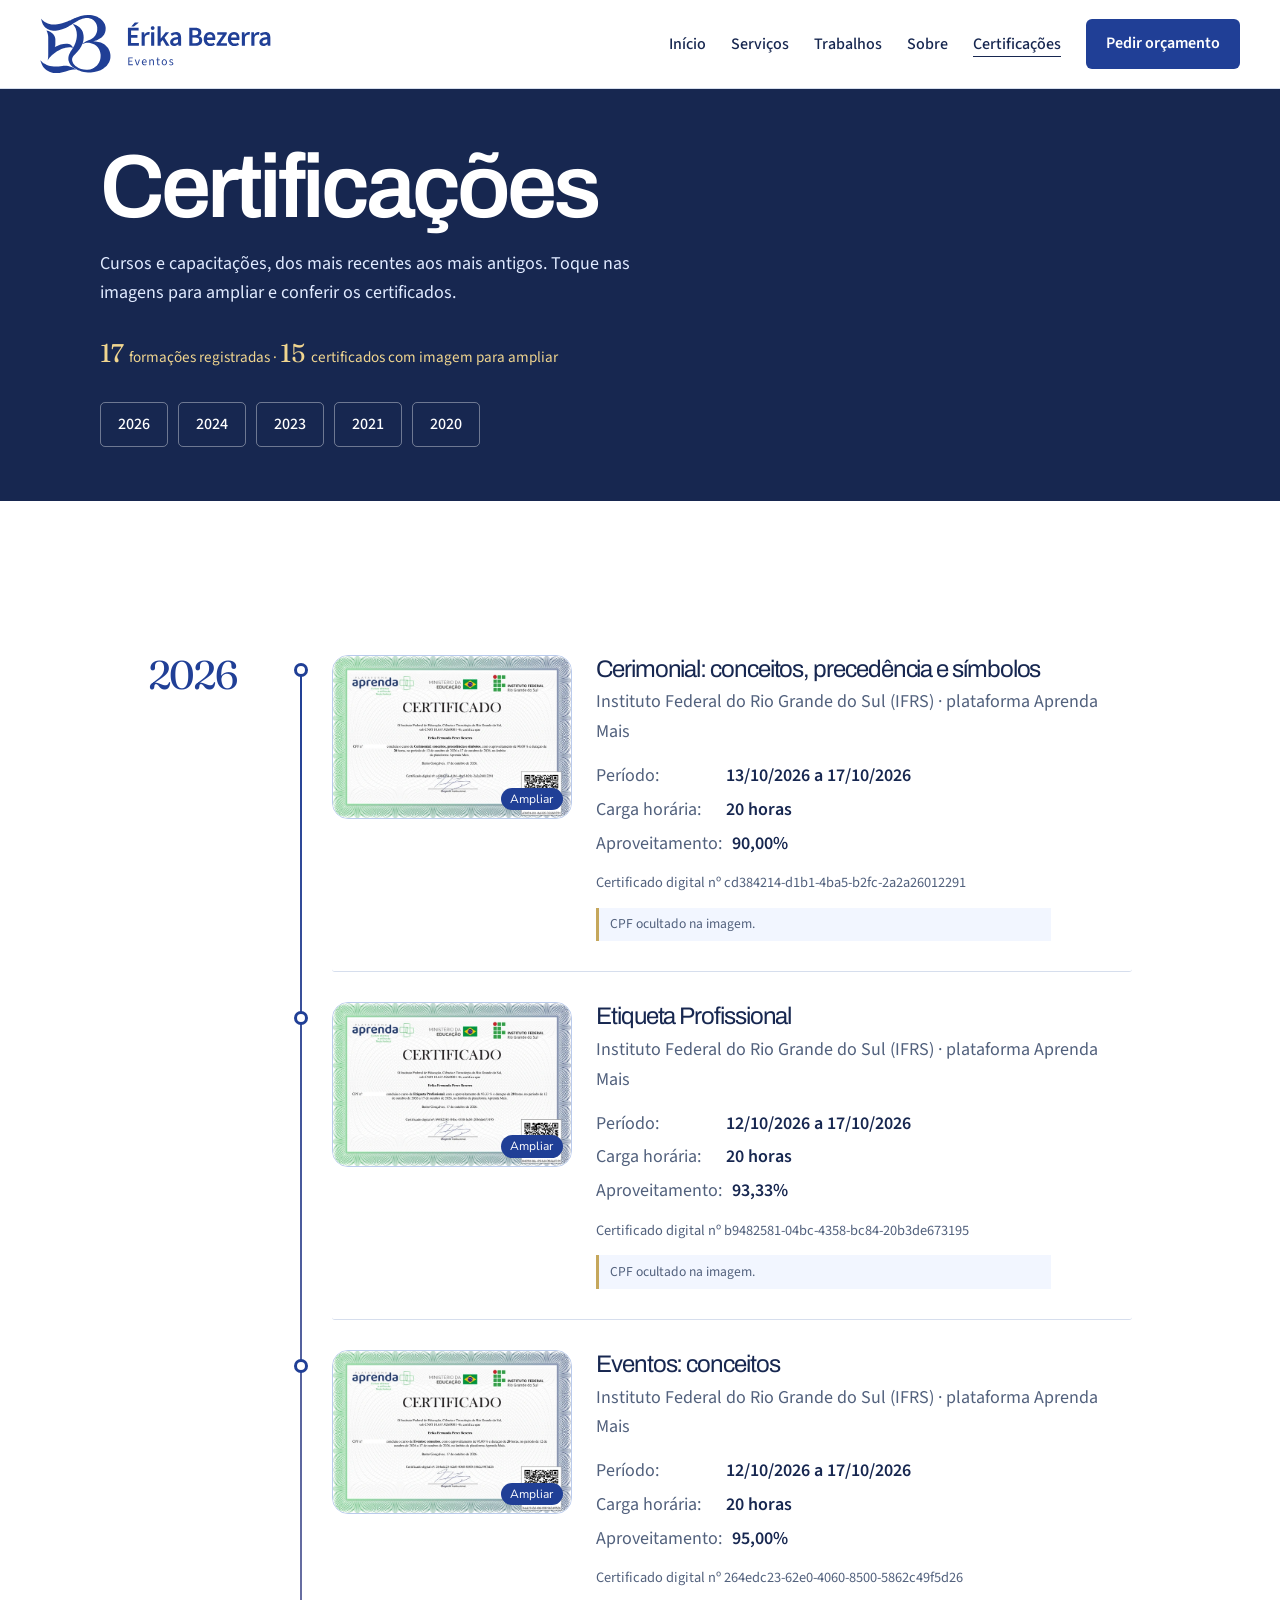
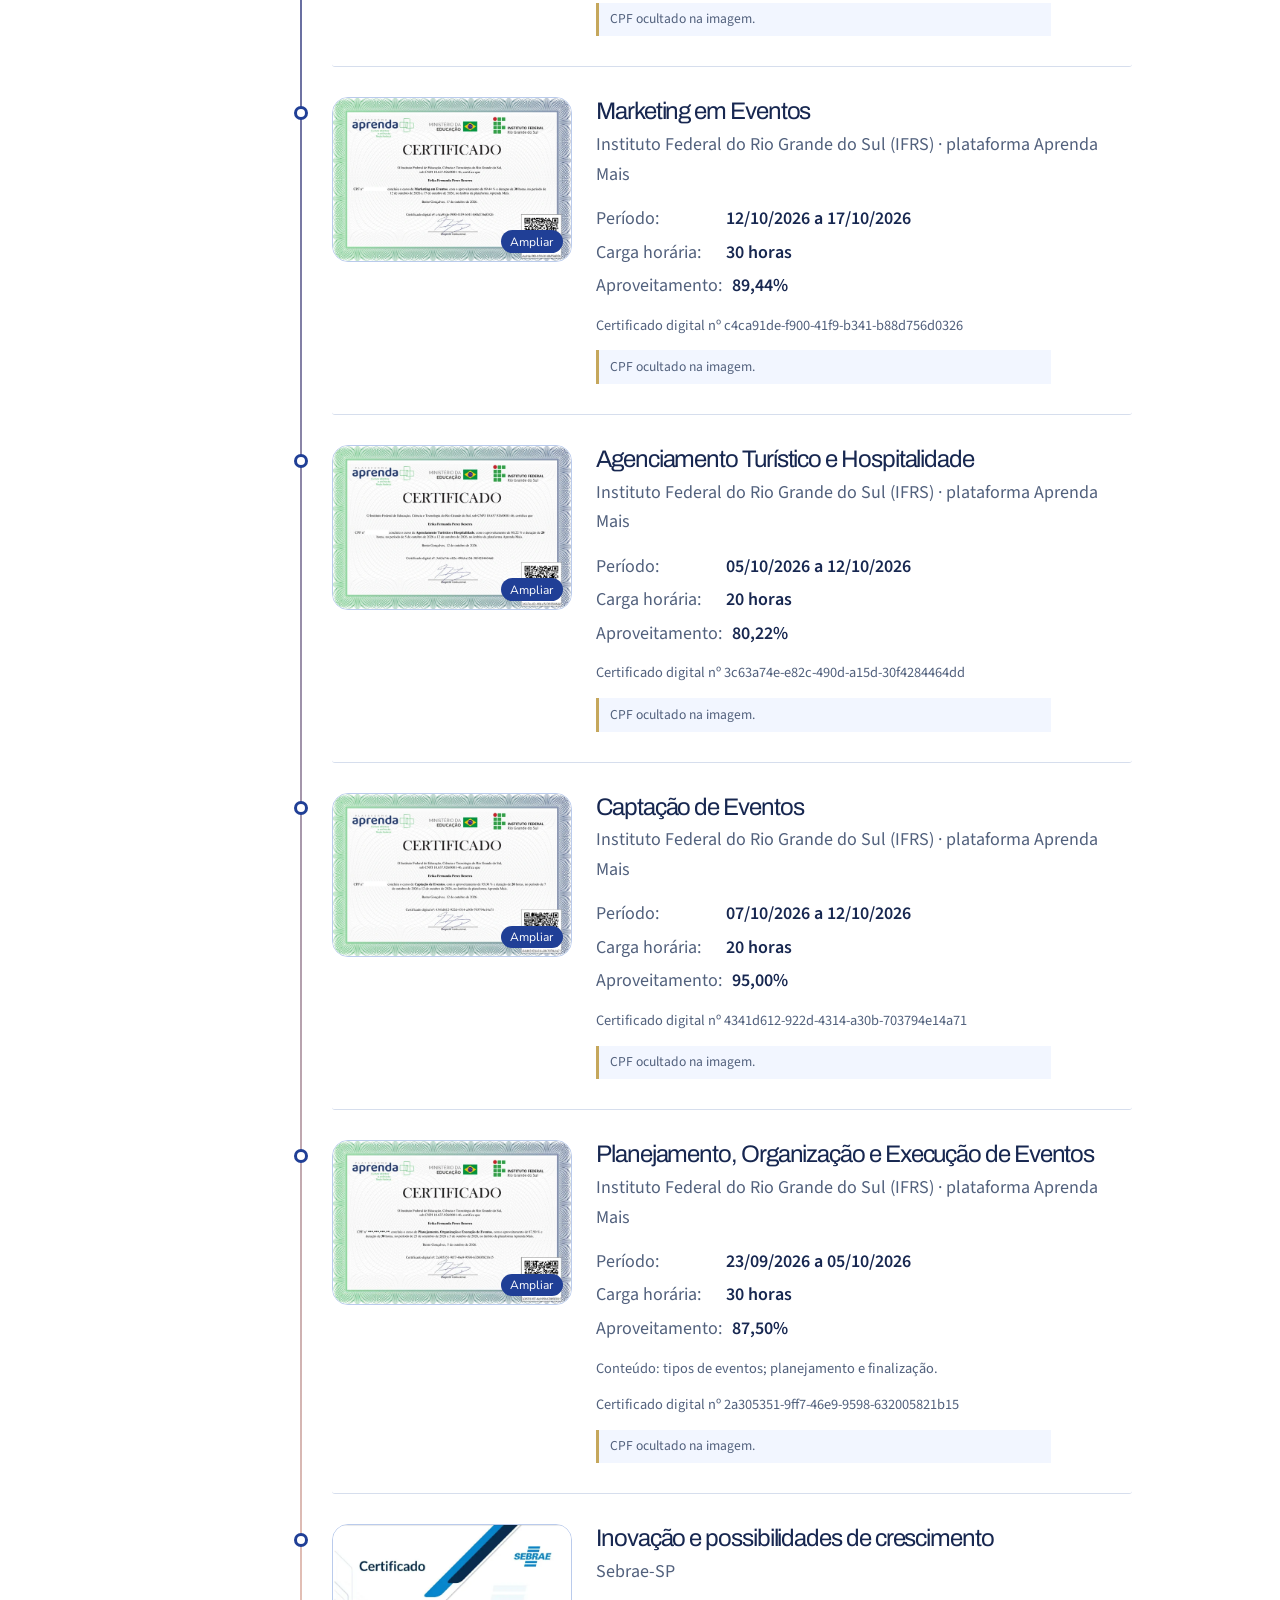
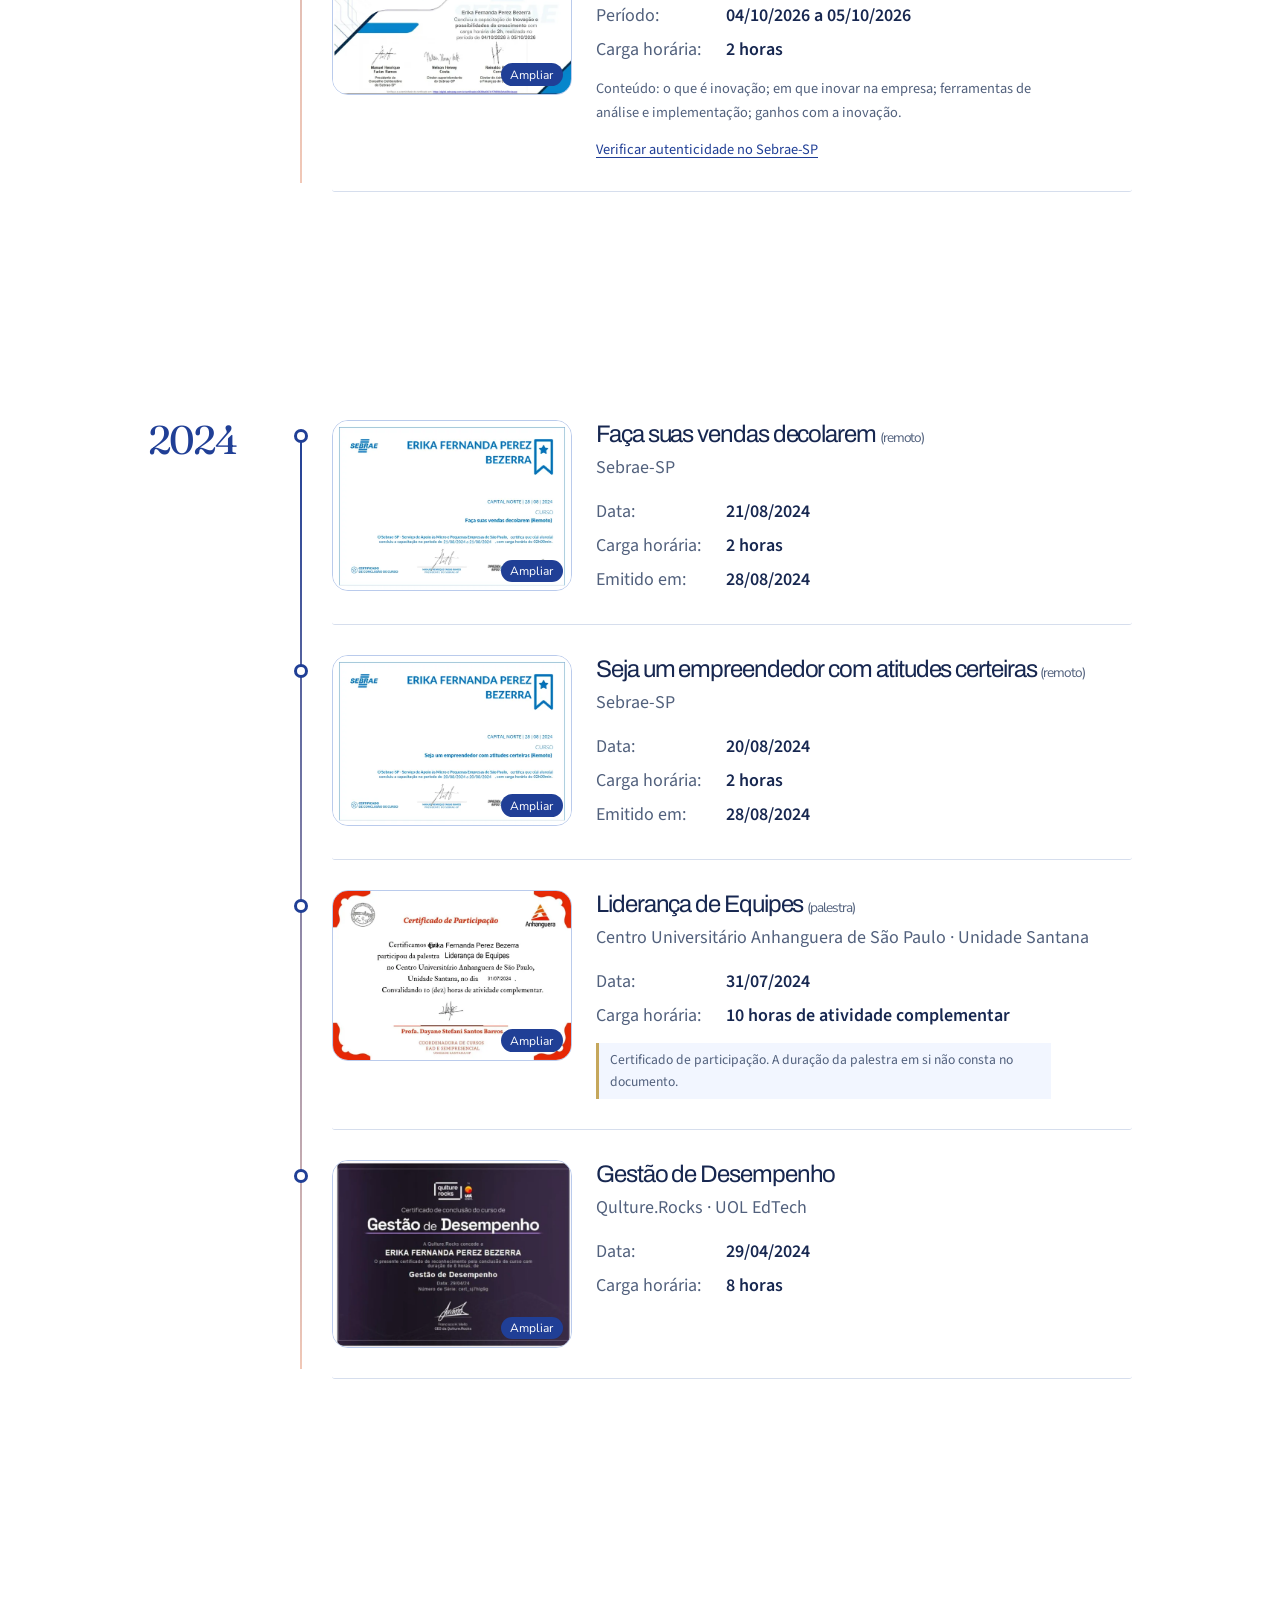
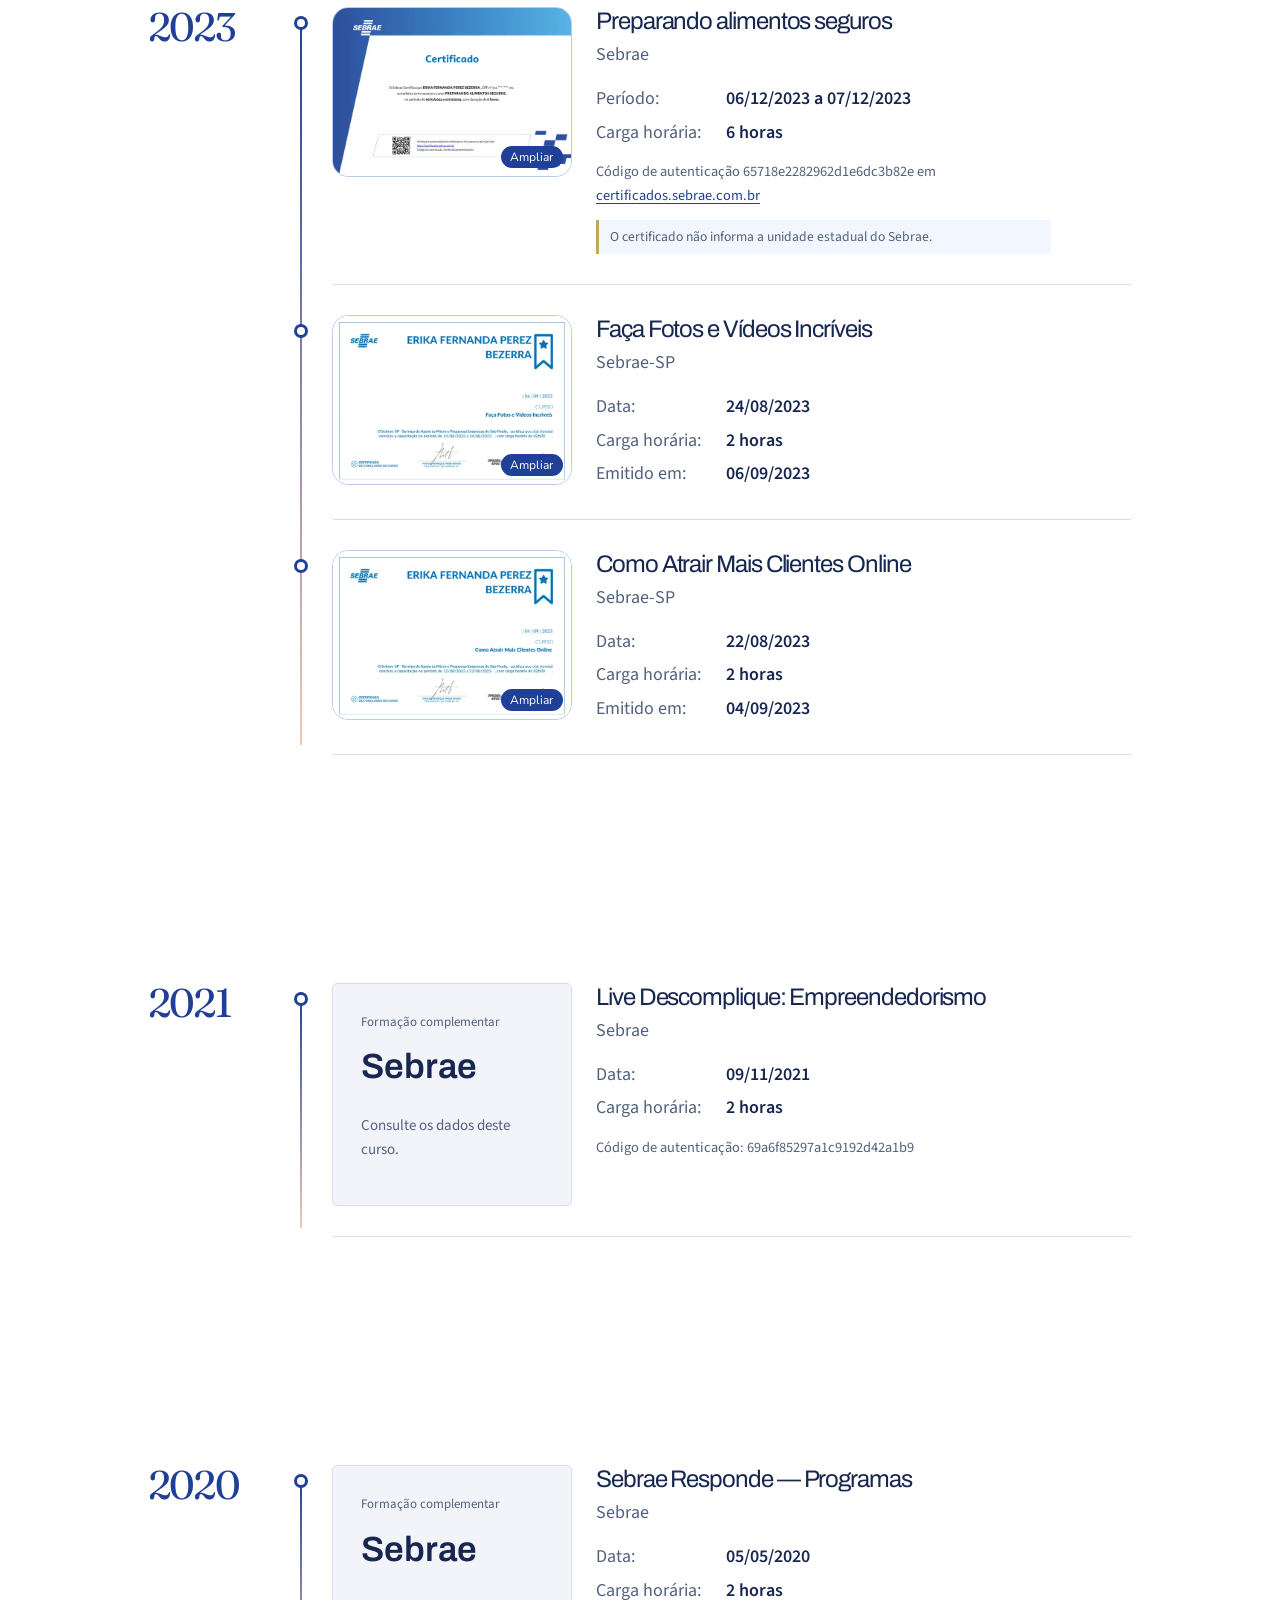
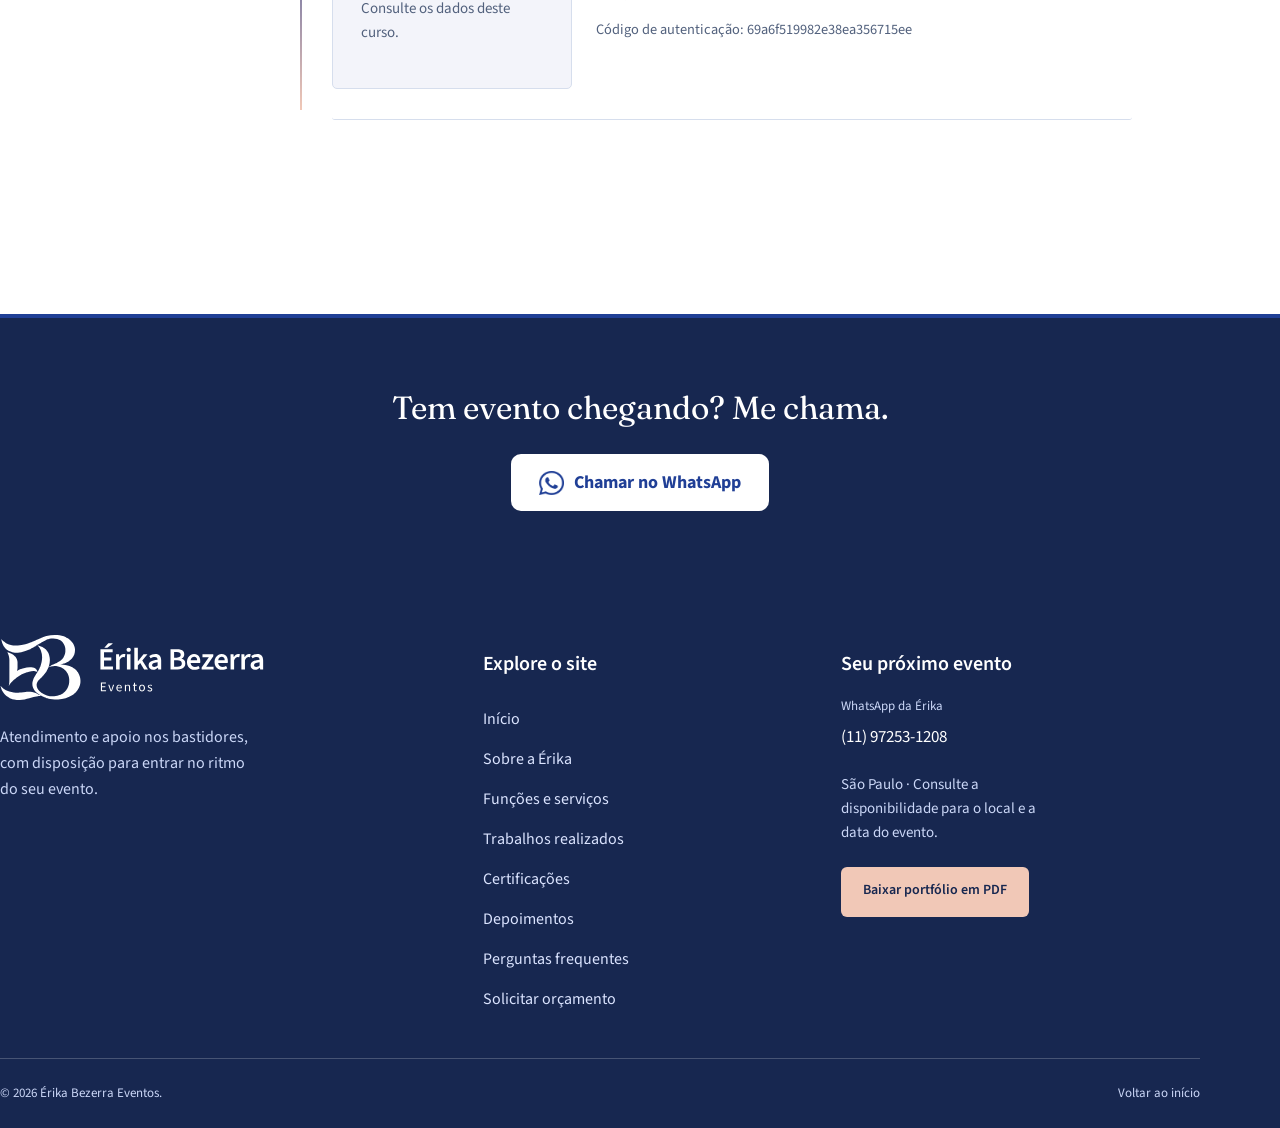
==== commit aeaef949: "Amplia formulário de orçamento e destaca certificações na navegação" ====
--- a/certificacoes.html
+++ b/certificacoes.html
@@ -24,19 +24,19 @@
 <link rel="stylesheet" href="identidade.css">
 
 <link rel="stylesheet" href="marca-azul.css">
-<link rel="stylesheet" href="eventos-2026.css?v=20261023-motion">
+<link rel="stylesheet" href="eventos-2026.css?v=20261023-orcamento">
 <script src="efeitos-2026.js?v=20261023" defer></script></head>
 <body class="page-certificacoes"><a class="skip-content" href="#conteudo">Pular para o conteúdo</a>
-<header class="event-header" id="top"><div class="event-bar"><a class="event-brand" href="index.html" aria-label="Érika Bezerra Eventos, início"><img src="img/marca/logo-erika.svg" alt="Érika Bezerra Eventos" width="445" height="110"></a><nav class="event-desktop-nav" aria-label="Principal"><a href="index.html">Início</a><a href="funcoes.html">Serviços</a><a href="trabalhos.html">Trabalhos</a><a href="sobre.html">Sobre</a><a class="btn fill" href="index.html#contato">Pedir orçamento</a></nav><div class="header-menu"><button class="menu-toggle" type="button" aria-label="Abrir menu de navegação" aria-expanded="false" aria-controls="menu-principal">Menu</button><nav class="menu-panel" id="menu-principal" aria-label="Navegação completa" hidden><a href="index.html">Início</a><a href="sobre.html">Sobre a Érika</a><a href="funcoes.html">Funções e serviços</a><a href="trabalhos.html">Trabalhos</a><a href="certificacoes.html" aria-current="page">Certificações</a><a href="depoimentos.html">Depoimentos</a><a href="index.html#duvidas">Perguntas frequentes</a><a href="index.html#contato">Solicitar orçamento</a><a class="menu-portfolio" href="portfolio-erika-bezerra.pdf" target="_blank" rel="noopener noreferrer" download>Baixar portfólio PDF</a></nav></div></div></header>
+<header class="event-header" id="top"><div class="event-bar"><a class="event-brand" href="index.html" aria-label="Érika Bezerra Eventos, início"><img src="img/marca/logo-erika.svg" alt="Érika Bezerra Eventos" width="445" height="110"></a><nav class="event-desktop-nav" aria-label="Principal"><a href="index.html">Início</a><a href="funcoes.html">Serviços</a><a href="trabalhos.html">Trabalhos</a><a href="sobre.html">Sobre</a><a href="certificacoes.html" aria-current="page">Certificações</a><a class="btn fill" href="index.html#contato">Pedir orçamento</a></nav><div class="header-menu"><button class="menu-toggle" type="button" aria-label="Abrir menu de navegação" aria-expanded="false" aria-controls="menu-principal">Menu</button><nav class="menu-panel" id="menu-principal" aria-label="Navegação completa" hidden><a href="index.html">Início</a><a href="sobre.html">Sobre a Érika</a><a href="funcoes.html">Funções e serviços</a><a href="trabalhos.html">Trabalhos</a><a href="certificacoes.html" aria-current="page">Certificações</a><a href="depoimentos.html">Depoimentos</a><a href="index.html#duvidas">Perguntas frequentes</a><a href="index.html#contato">Solicitar orçamento</a><a class="menu-portfolio" href="portfolio-erika-bezerra.pdf" target="_blank" rel="noopener noreferrer" download>Baixar portfólio PDF</a></nav></div></div></header>
 
   <main id="conteudo">
 
     <section class="abertura">
       <div class="abertura__miolo">
         <h1>Certificações</h1>
-        <p class="abertura__texto">Tudo que estudei nos últimos anos, do mais novo ao mais antigo. Toque em um certificado para ver em tamanho maior.</p>
-        <p class="abertura__total"><strong>17</strong> certificados <span aria-hidden="true">·</span> de maio de 2020 a outubro de 2026</p>
-      </div>
+        <p class="abertura__texto">Cursos e capacitações, dos mais recentes aos mais antigos. Toque nas imagens para ampliar e conferir os certificados.</p>
+        <p class="abertura__total"><strong>17</strong> formações registradas · <strong>15</strong> certificados com imagem para ampliar</p>
+      <nav class="certificate-years" aria-label="Ir para o ano da formação"><a href="#ano-2026">2026</a><a href="#ano-2024">2024</a><a href="#ano-2023">2023</a><a href="#ano-2021">2021</a><a href="#ano-2020">2020</a></nav></div>
     </section>
 
     <div class="linha">
--- a/eventos-2026.css
+++ b/eventos-2026.css
@@ -61,3 +61,10 @@
 .home .event-faq{padding-block:64px}
 @media(max-width:900px){.home .live-hero h1{font-size:57px}.home .live-photo-main{height:425px}.home .service-editorial>.wrap{gap:35px}.home .featured-grid{grid-template-columns:1fr 1fr}.home .featured-card:last-child{display:none}.home .featured-copy h3{font-size:24px}}
 @media(max-width:650px){.home .live-hero h1{font-size:clamp(48px,12vw,68px);max-width:13ch}.home .live-photo-main{height:auto;aspect-ratio:1/1;object-position:50% 25%}.home .service-editorial>.wrap{grid-template-columns:1fr;gap:26px}.home .featured-grid{grid-template-columns:1fr}.home .featured-card img,.home .featured-card:first-child img{height:290px}.home .featured-card:nth-child(2){display:none}.home .event-faq{padding-block:48px}.home .hero-roles ul{font-size:13px;gap:7px 14px}}
+
+/* Orçamento com contexto; certificados acessíveis sem alongar a inicial. */
+.quote-form{min-width:0;gap:18px}.quote-required,.quote-optional{font-size:13px;font-weight:400;color:var(--mute)}.quote-fields{display:grid;grid-template-columns:1fr 1fr;gap:20px 16px}.quote-fields>label,.quote-date{min-width:0;align-content:start}.quote-wide{grid-column:1/-1}.quote-form input:not([type=checkbox]),.quote-form select,.quote-form textarea{font:400 16px/1.5 var(--body);padding:12px 13px;border:1px solid #a7b7d1;border-radius:5px;background:white;color:var(--ink);width:100%;min-width:0;min-height:48px}.quote-form textarea{resize:vertical}.quote-form input::placeholder,.quote-form textarea::placeholder{color:#69778e;opacity:1}.quote-form select:focus-visible,.quote-form textarea:focus-visible{outline:3px solid #6d56b5;outline-offset:3px}.quote-form .quote-optional{display:inline}.quote-date>label:first-child{margin-bottom:7px}.quote-form .quote-check{display:flex;align-items:center;gap:9px;font-size:13px;font-weight:400;line-height:1.4;margin-top:10px;min-height:30px;cursor:pointer}.quote-form .quote-check input{width:17px;height:17px;min-height:0;flex-shrink:0;accent-color:var(--blue);margin:0}.quote-form input:disabled{background:#e5e9f3;color:var(--mute);cursor:not-allowed}.quote-form .btn{font-size:15px;padding-inline:14px}.quote-message summary{cursor:pointer;font-size:14px;font-weight:600;min-height:36px}.quote-message pre{white-space:pre-wrap;overflow-wrap:anywhere;font:400 14px/1.7 var(--body);border-left:2px solid var(--line);padding-left:14px;margin:14px 0}.quote-form .text-link{margin-top:0}.contact .box{align-items:start}.home .contact .box{grid-template-columns:.8fr 1.2fr;gap:55px}.credibility-link{font-size:15px}.certificate-years{display:flex;flex-wrap:wrap;gap:10px;margin-top:28px;font:500 16px/1.4 var(--body)}.certificate-years a{padding:10px 17px;border:1px solid #ffffff60;color:#fff;text-decoration:none;border-radius:5px}.certificate-years a:hover{background:white;color:var(--blue)}.page-certificacoes .abertura{padding-block:54px}.page-certificacoes .ano{scroll-margin-top:108px}
+@media(max-width:1100px){.event-desktop-nav{gap:18px;font-size:14px}.event-brand img{width:210px}.event-desktop-nav .btn{font-size:14px;padding-inline:15px}.home .contact .box{gap:32px}}
+.event-header .event-desktop-nav a.btn,.event-header .event-desktop-nav a.btn:hover{color:#fff}
+@media(max-width:900px){.home .contact .box{grid-template-columns:1fr;gap:30px}.quote-fields{gap:20px}.quote-fields label{font-size:15px}}
+@media(max-width:650px){.quote-fields{grid-template-columns:1fr;gap:19px}.quote-wide{grid-column:auto}.quote-form .btn{font-size:14px;line-height:1.5}.quote-form .fine{font-size:12px}.quote-fields>label,.quote-date{font-size:14px}.quote-form .quote-check{font-size:13px}.page-certificacoes .abertura{padding-block:38px}.certificate-years{gap:8px;margin-top:22px}.certificate-years a{padding:10px 14px;font-size:14px}}
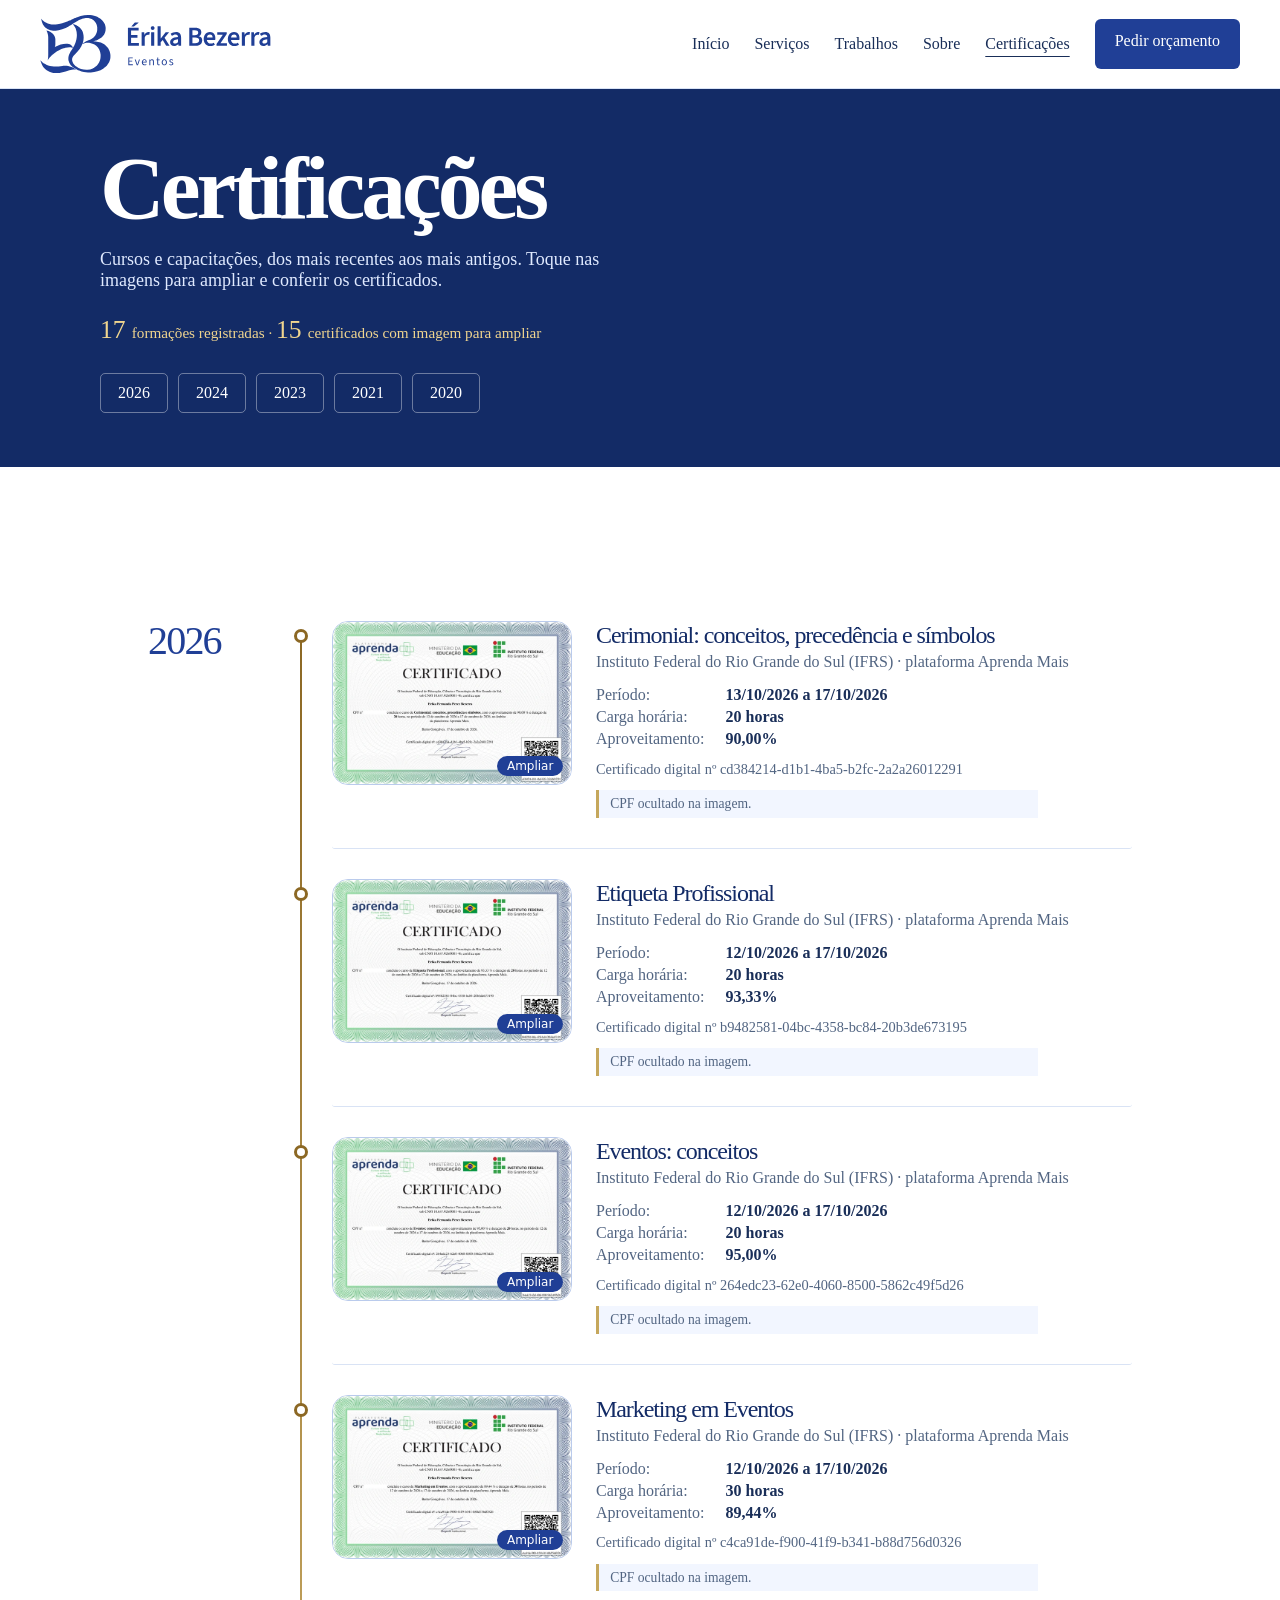
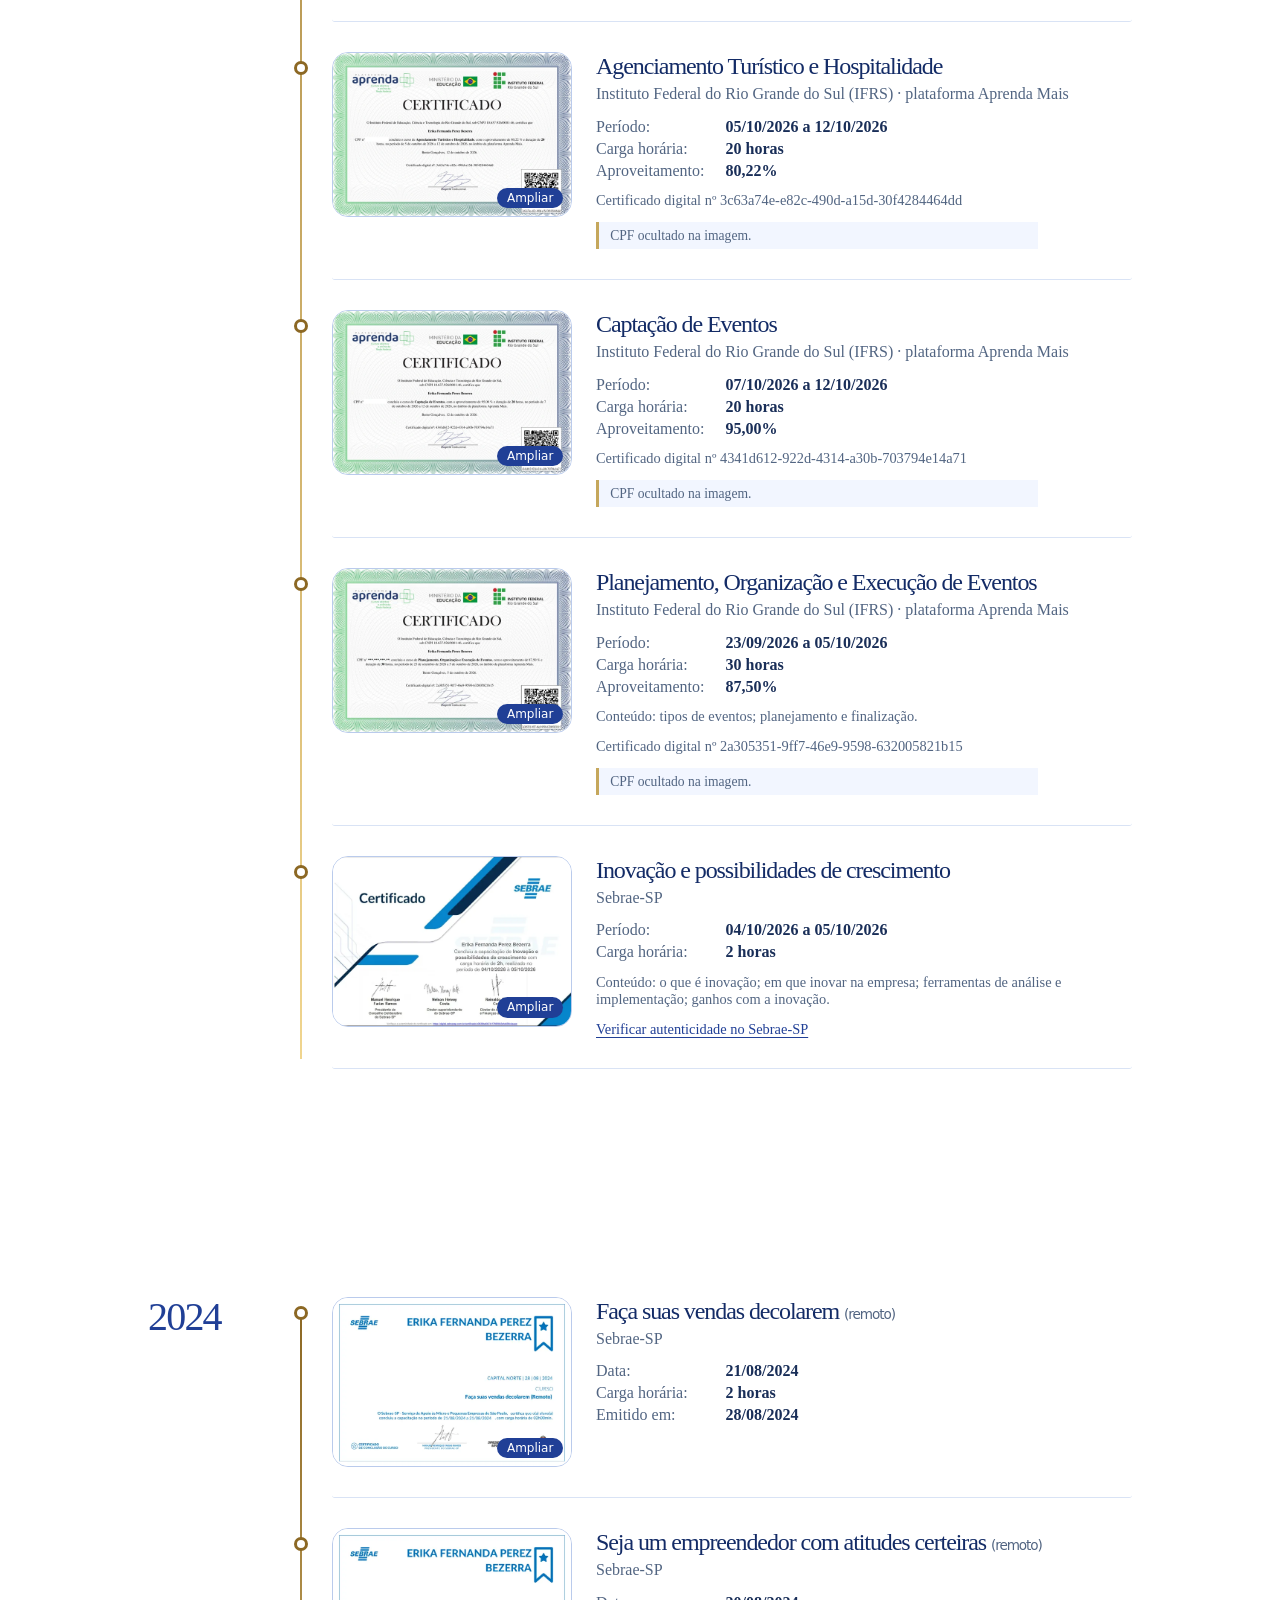
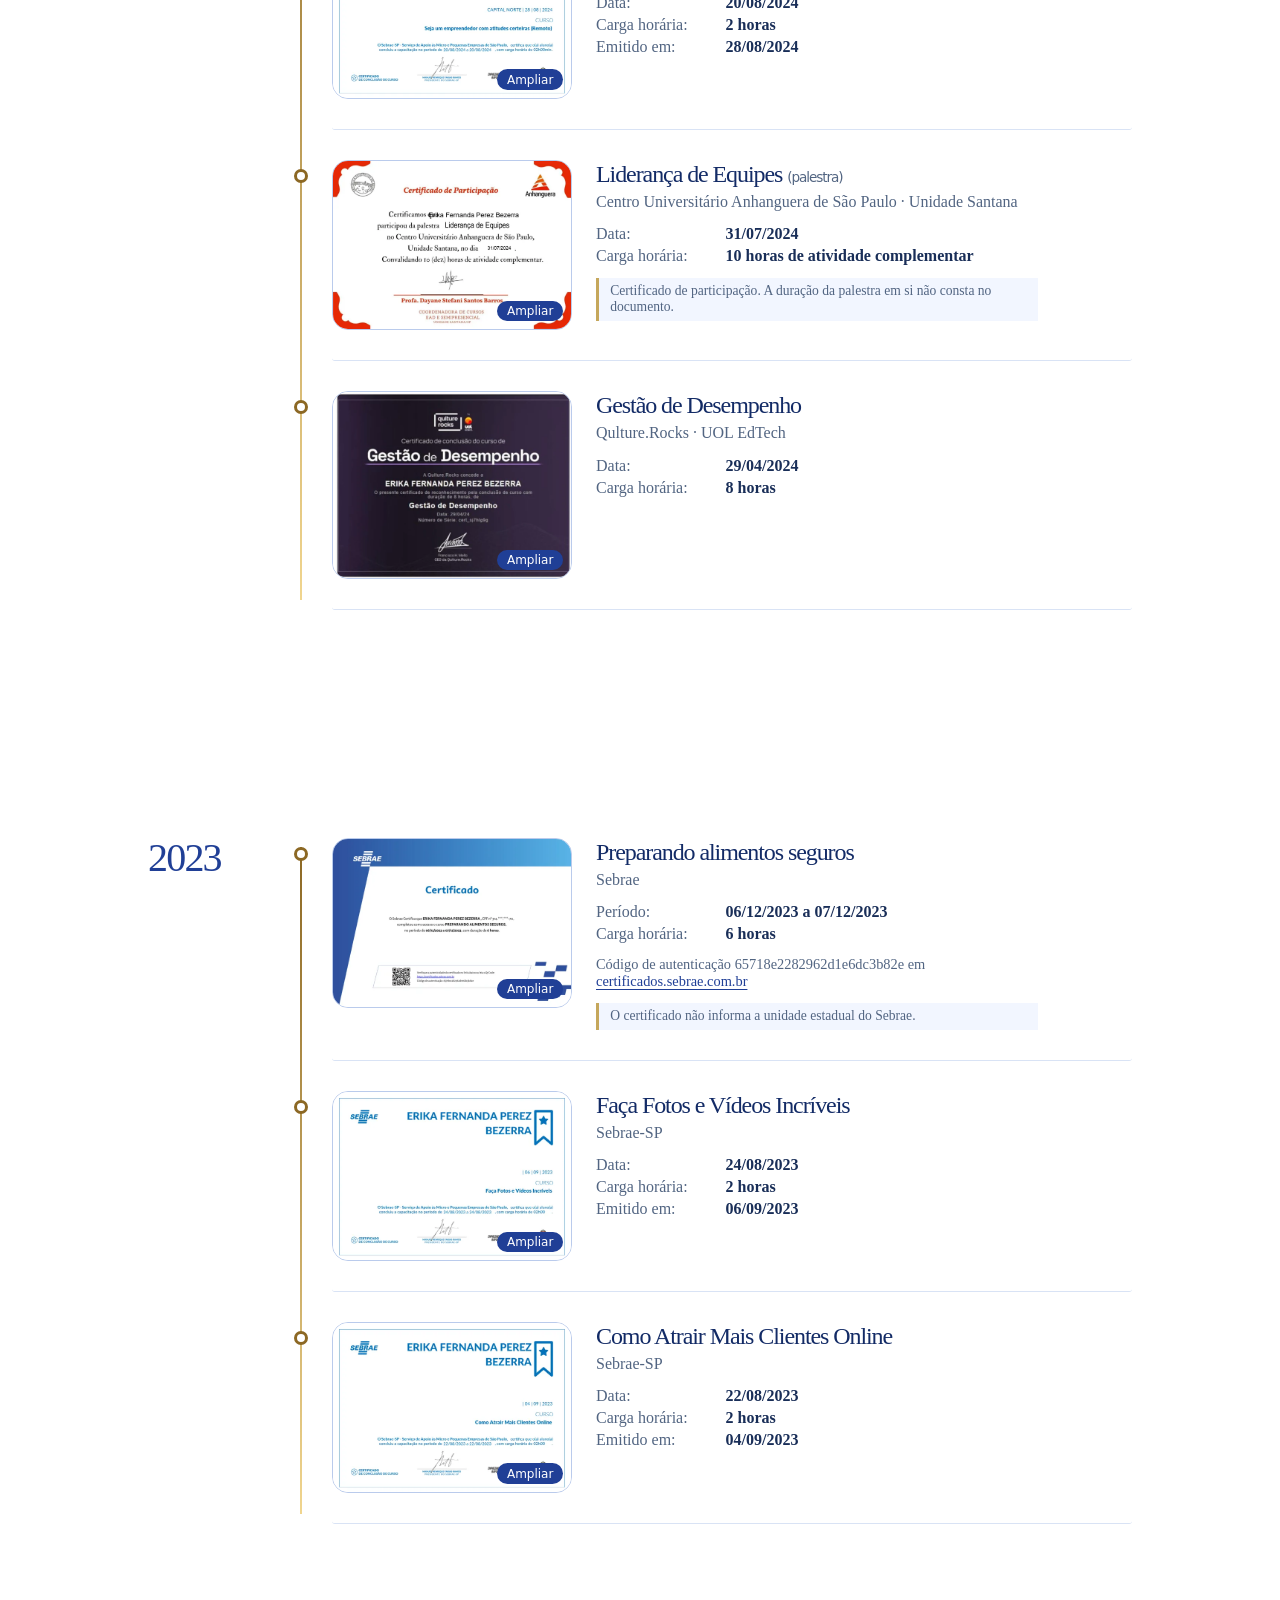
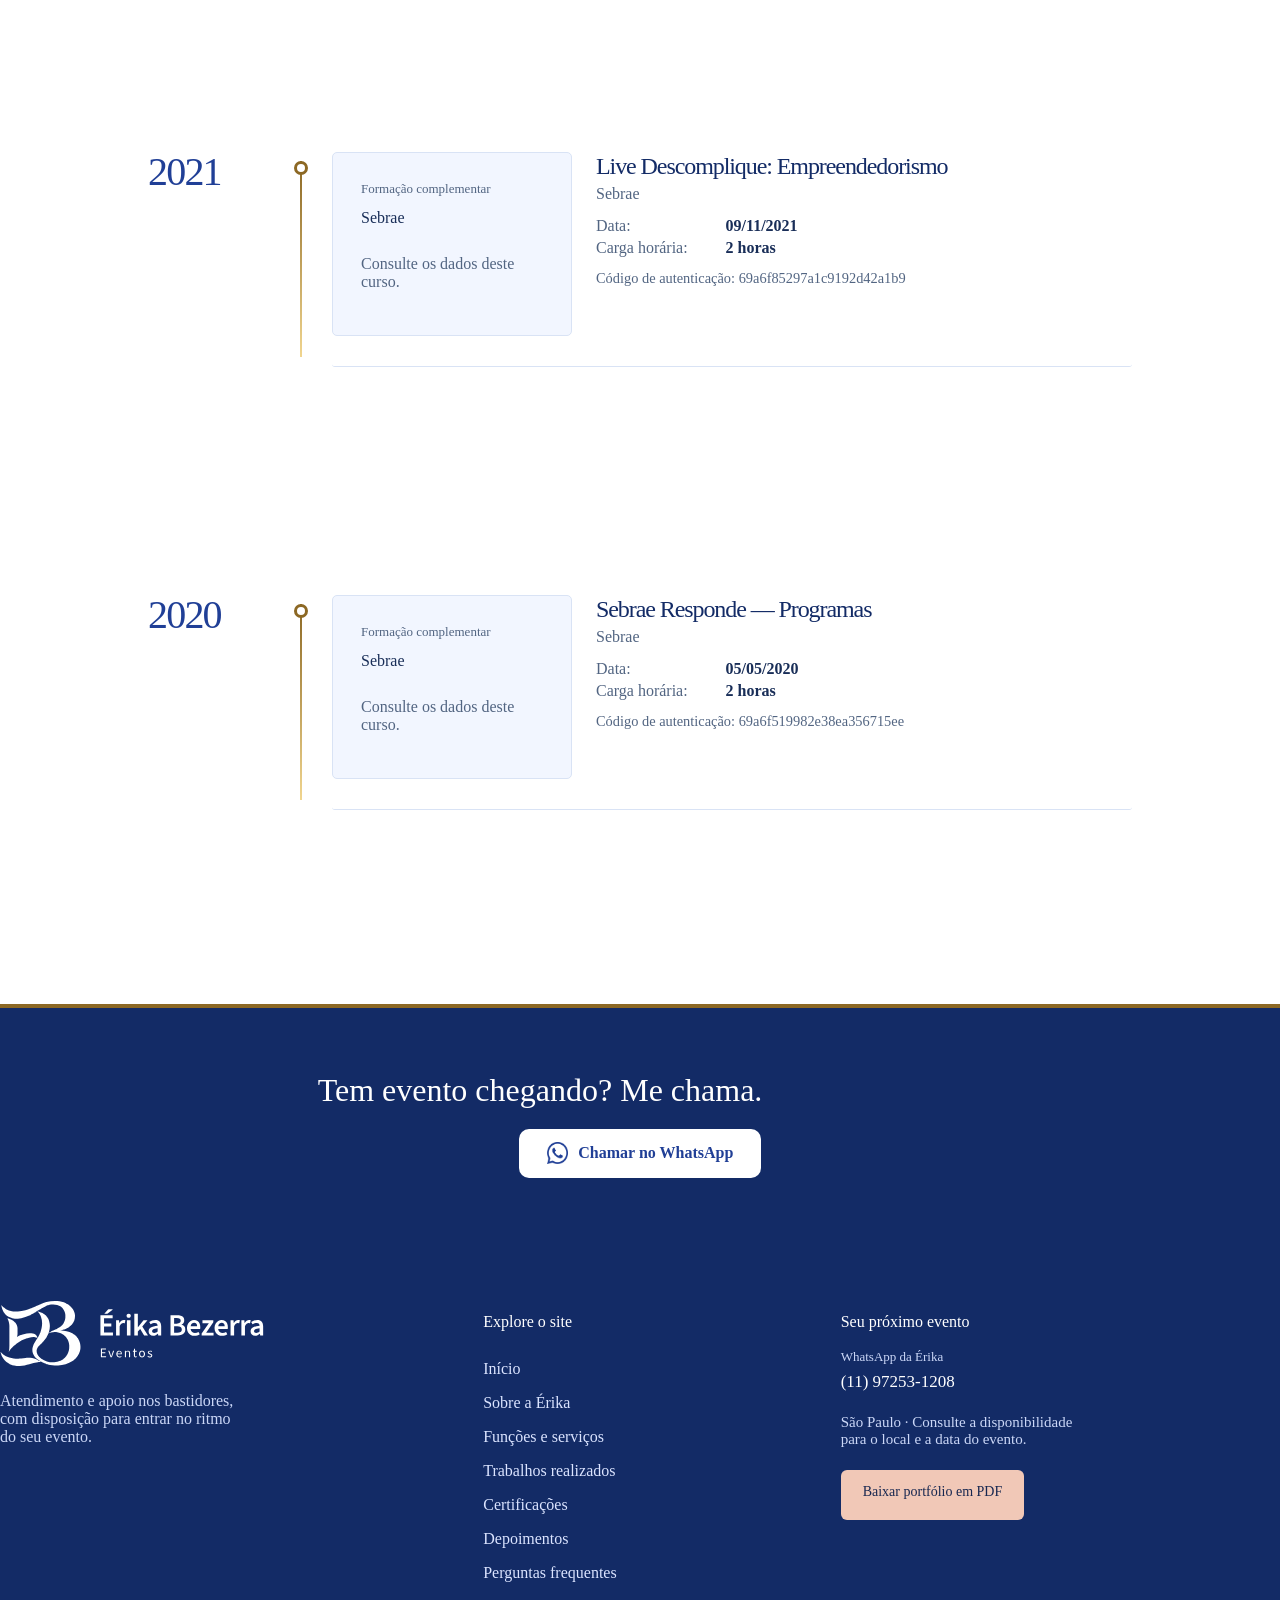
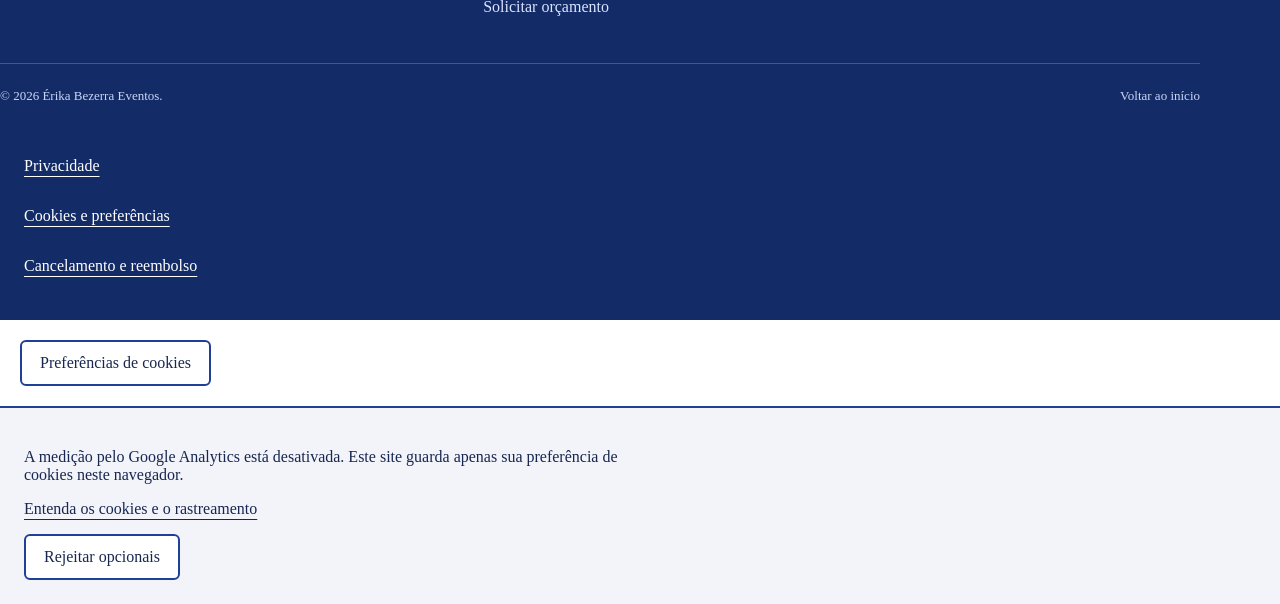
==== commit 7eeef691: "Add privacy controls, legal notices and accessibility improvements" ====
--- a/certificacoes.html
+++ b/certificacoes.html
@@ -15,9 +15,9 @@
 <link rel="canonical" href="https://erikabezerraeventos.com.br/certificacoes.html">
 <meta property="og:url" content="https://erikabezerraeventos.com.br/certificacoes.html">
 <meta property="og:image" content="https://erikabezerraeventos.com.br/img/og.jpg">
-<link rel="preconnect" href="https://fonts.googleapis.com">
-<link rel="preconnect" href="https://fonts.gstatic.com" crossorigin="">
-<link href="https://fonts.googleapis.com/css2?family=Fraunces:opsz,wght@9..144,300;9..144,400;9..144,500&amp;family=Nunito+Sans:wght@400;600;700&amp;display=swap" rel="stylesheet">
+
+
+
 <link rel="stylesheet" href="whatsapp-icons.css">
 <link rel="stylesheet" href="menu.css">
 <script src="menu.js" defer=""></script>
@@ -25,11 +25,11 @@
 
 <link rel="stylesheet" href="marca-azul.css">
 <link rel="stylesheet" href="eventos-2026.css?v=20261023-orcamento">
-<script src="efeitos-2026.js?v=20261023" defer></script></head>
+<script src="efeitos-2026.js?v=20261023" defer></script><link rel="stylesheet" href="privacidade.css"><script src="analytics-config.js" defer></script><script src="privacidade.js" defer></script></head>
 <body class="page-certificacoes"><a class="skip-content" href="#conteudo">Pular para o conteúdo</a>
 <header class="event-header" id="top"><div class="event-bar"><a class="event-brand" href="index.html" aria-label="Érika Bezerra Eventos, início"><img src="img/marca/logo-erika.svg" alt="Érika Bezerra Eventos" width="445" height="110"></a><nav class="event-desktop-nav" aria-label="Principal"><a href="index.html">Início</a><a href="funcoes.html">Serviços</a><a href="trabalhos.html">Trabalhos</a><a href="sobre.html">Sobre</a><a href="certificacoes.html" aria-current="page">Certificações</a><a class="btn fill" href="index.html#contato">Pedir orçamento</a></nav><div class="header-menu"><button class="menu-toggle" type="button" aria-label="Abrir menu de navegação" aria-expanded="false" aria-controls="menu-principal">Menu</button><nav class="menu-panel" id="menu-principal" aria-label="Navegação completa" hidden><a href="index.html">Início</a><a href="sobre.html">Sobre a Érika</a><a href="funcoes.html">Funções e serviços</a><a href="trabalhos.html">Trabalhos</a><a href="certificacoes.html" aria-current="page">Certificações</a><a href="depoimentos.html">Depoimentos</a><a href="index.html#duvidas">Perguntas frequentes</a><a href="index.html#contato">Solicitar orçamento</a><a class="menu-portfolio" href="portfolio-erika-bezerra.pdf" target="_blank" rel="noopener noreferrer" download>Baixar portfólio PDF</a></nav></div></div></header>
 
-  <main id="conteudo">
+  <main id="conteudo" tabindex="-1">
 
     <section class="abertura">
       <div class="abertura__miolo">
@@ -199,7 +199,7 @@
 
   </main>
 
-  <footer class="event-footer" id="rodape"><div class="wrap event-footer-grid"><div class="footer-about"><a class="event-brand" href="index.html" aria-label="Érika Bezerra Eventos, início"><img src="img/marca/logo-erika-claro.svg" alt="Érika Bezerra Eventos" width="445" height="110" loading="lazy"></a><p>Atendimento e apoio nos bastidores, com disposição para entrar no ritmo do seu evento.</p></div><nav aria-label="Páginas e seções do site"><h2>Explore o site</h2><a href="index.html">Início</a><a href="sobre.html">Sobre a Érika</a><a href="funcoes.html">Funções e serviços</a><a href="trabalhos.html">Trabalhos realizados</a><a href="certificacoes.html">Certificações</a><a href="depoimentos.html">Depoimentos</a><a href="index.html#duvidas">Perguntas frequentes</a><a href="index.html#contato">Solicitar orçamento</a></nav><div class="footer-contact"><h2>Seu próximo evento</h2><a href="https://wa.me/5511972531208" target="_blank" rel="noopener noreferrer"><span>WhatsApp da Érika</span>(11) 97253-1208</a><p class="footer-local">São Paulo · Consulte a disponibilidade para o local e a data do evento.</p><a class="btn" href="portfolio-erika-bezerra.pdf" target="_blank" rel="noopener noreferrer" download>Baixar portfólio em PDF</a></div></div><div class="wrap footer-bottom"><p>© 2026 Érika Bezerra Eventos.</p><a href="#top">Voltar ao início</a></div></footer>
+  <footer class="event-footer" id="rodape"><div class="wrap event-footer-grid"><div class="footer-about"><a class="event-brand" href="index.html" aria-label="Érika Bezerra Eventos, início"><img src="img/marca/logo-erika-claro.svg" alt="Érika Bezerra Eventos" width="445" height="110" loading="lazy"></a><p>Atendimento e apoio nos bastidores, com disposição para entrar no ritmo do seu evento.</p></div><nav aria-label="Páginas e seções do site"><h2>Explore o site</h2><a href="index.html">Início</a><a href="sobre.html">Sobre a Érika</a><a href="funcoes.html">Funções e serviços</a><a href="trabalhos.html">Trabalhos realizados</a><a href="certificacoes.html">Certificações</a><a href="depoimentos.html">Depoimentos</a><a href="index.html#duvidas">Perguntas frequentes</a><a href="index.html#contato">Solicitar orçamento</a></nav><div class="footer-contact"><h2>Seu próximo evento</h2><a href="https://wa.me/5511972531208" target="_blank" rel="noopener noreferrer"><span>WhatsApp da Érika</span>(11) 97253-1208</a><p class="footer-local">São Paulo · Consulte a disponibilidade para o local e a data do evento.</p><a class="btn" href="portfolio-erika-bezerra.pdf" target="_blank" rel="noopener noreferrer" download>Baixar portfólio em PDF</a></div></div><div class="wrap footer-bottom"><p>© 2026 Érika Bezerra Eventos.</p><a href="#top">Voltar ao início</a></div><nav class="legal-links" aria-label="Privacidade e condições"><a href="privacidade.html">Privacidade</a><a href="cookies.html">Cookies e preferências</a><a href="cancelamento.html">Cancelamento e reembolso</a></nav></footer>
 
   <!-- Imagem ampliada -->
   <dialog class="ampliada" id="ampliada" aria-label="Certificado ampliado">
--- a/eventos-2026.css
+++ b/eventos-2026.css
@@ -1,4 +1,4 @@
-@import url('https://fonts.googleapis.com/css2?family=Archivo:wght@400;500;600;650;700&family=Source+Sans+3:wght@400;500;600;700&display=swap');
+500;600;650;700&family=Source+Sans+3:wght@400;500;600;700&display=swap');
 :root{--cream:#fff;--sage:#e9edfa;--sage2:#f3f4fa;--green:#203f96;--ink:#172750;--mute:#52617d;--gold:#203f96;--line:#d6deed;--blue:#203f96;--blue-deep:#172750;--display:'Archivo',Arial,sans-serif;--body:'Source Sans 3',Arial,sans-serif;--verde:#203f96;--verde-fundo:#172750;--creme:#fff;--creme-escuro:#e9edfa;--dourado:#203f96;--dourado-claro:#f1c8b7;--tinta:#172750;--tinta-suave:#52617d}
 body{font:18px/1.65 var(--body);color:var(--ink);background:white}h1,h2,h3{font-family:var(--display);font-weight:600;letter-spacing:-.045em;line-height:1.1;text-wrap:balance}h2{font-size:clamp(32px,3.5vw,50px);max-width:23ch}h3{font-size:25px}p{max-width:65ch}.wrap{width:min(1240px,calc(100% - 80px))}section{padding:82px 0}.kick{font:500 14px/1.5 var(--body);letter-spacing:0;text-transform:none;color:var(--mute);margin-bottom:18px}.btn{font:600 16px/1.4 var(--body);border-radius:6px;min-height:50px;padding:14px 22px;box-shadow:none!important;transition:background .18s,color .18s}.btn:hover{transform:none;box-shadow:none}.btn.fill{background:var(--blue);border-color:var(--blue)}.btn.line{background:transparent}.btn.sm{min-height:44px}.text-link{font-size:16px;font-weight:600;text-decoration-thickness:1px}.rv,.in,.reveal-ready,.hero .in,.hero .arch{opacity:1!important;transform:none!important;animation:none!important}.scroll-line{display:none}a:focus-visible,button:focus-visible,input:focus-visible,summary:focus-visible{outline:3px solid #6d56b5;outline-offset:5px}button{font-family:var(--body)}
 /* Navegação visível em telas grandes; menu simples no celular. */
--- a/privacidade.css
+++ b/privacidade.css
@@ -0,0 +1,8 @@
+/* Camada de acessibilidade e privacidade; carregada após os estilos da marca. */
+:focus-visible{outline:3px solid #7650ab!important;outline-offset:4px!important;box-shadow:0 0 0 7px #fff!important}
+.skip-content{position:absolute;left:12px;top:-200px;background:#fff;color:#172750;padding:14px;z-index:1000}.skip-content:focus{top:12px}
+.legal-links{display:flex!important;flex-wrap:wrap;justify-content:center;gap:18px;padding:24px;color:#fff}.legal-links a{color:#fff!important;text-decoration:underline!important;display:inline-block!important;min-height:44px}
+.privacy-notice{position:relative;background:#f3f4fa;color:#172750;padding:24px;border-top:2px solid #203f96;z-index:40}.privacy-notice p{max-width:75ch}.privacy-actions{display:flex;flex-wrap:wrap;gap:12px;margin-top:16px}.privacy-actions button,.privacy-settings{font:inherit;padding:12px 18px;background:#fff;color:#172750;border:2px solid #203f96;border-radius:6px;cursor:pointer;min-height:44px}.privacy-settings{margin:20px}
+.legal-page{max-width:850px;margin:auto;padding:40px 24px;overflow-wrap:anywhere}.legal-page h1{font-size:clamp(2rem,6vw,3.5rem)}.legal-page h2{font-size:1.5rem;margin:30px 0 12px}.legal-page p{margin:16px 0}.legal-page a{color:#203f96;text-decoration:underline}
+.quote-form input,.quote-form select,.quote-form textarea{border-color:#52617d!important}.quote-form input::placeholder,.quote-form textarea::placeholder{color:#52617d!important}.kick,.fine,.sub{color:#52617d}.event-footer .kick{color:#fff}
+@media(prefers-reduced-motion:reduce){html{scroll-behavior:auto!important}}
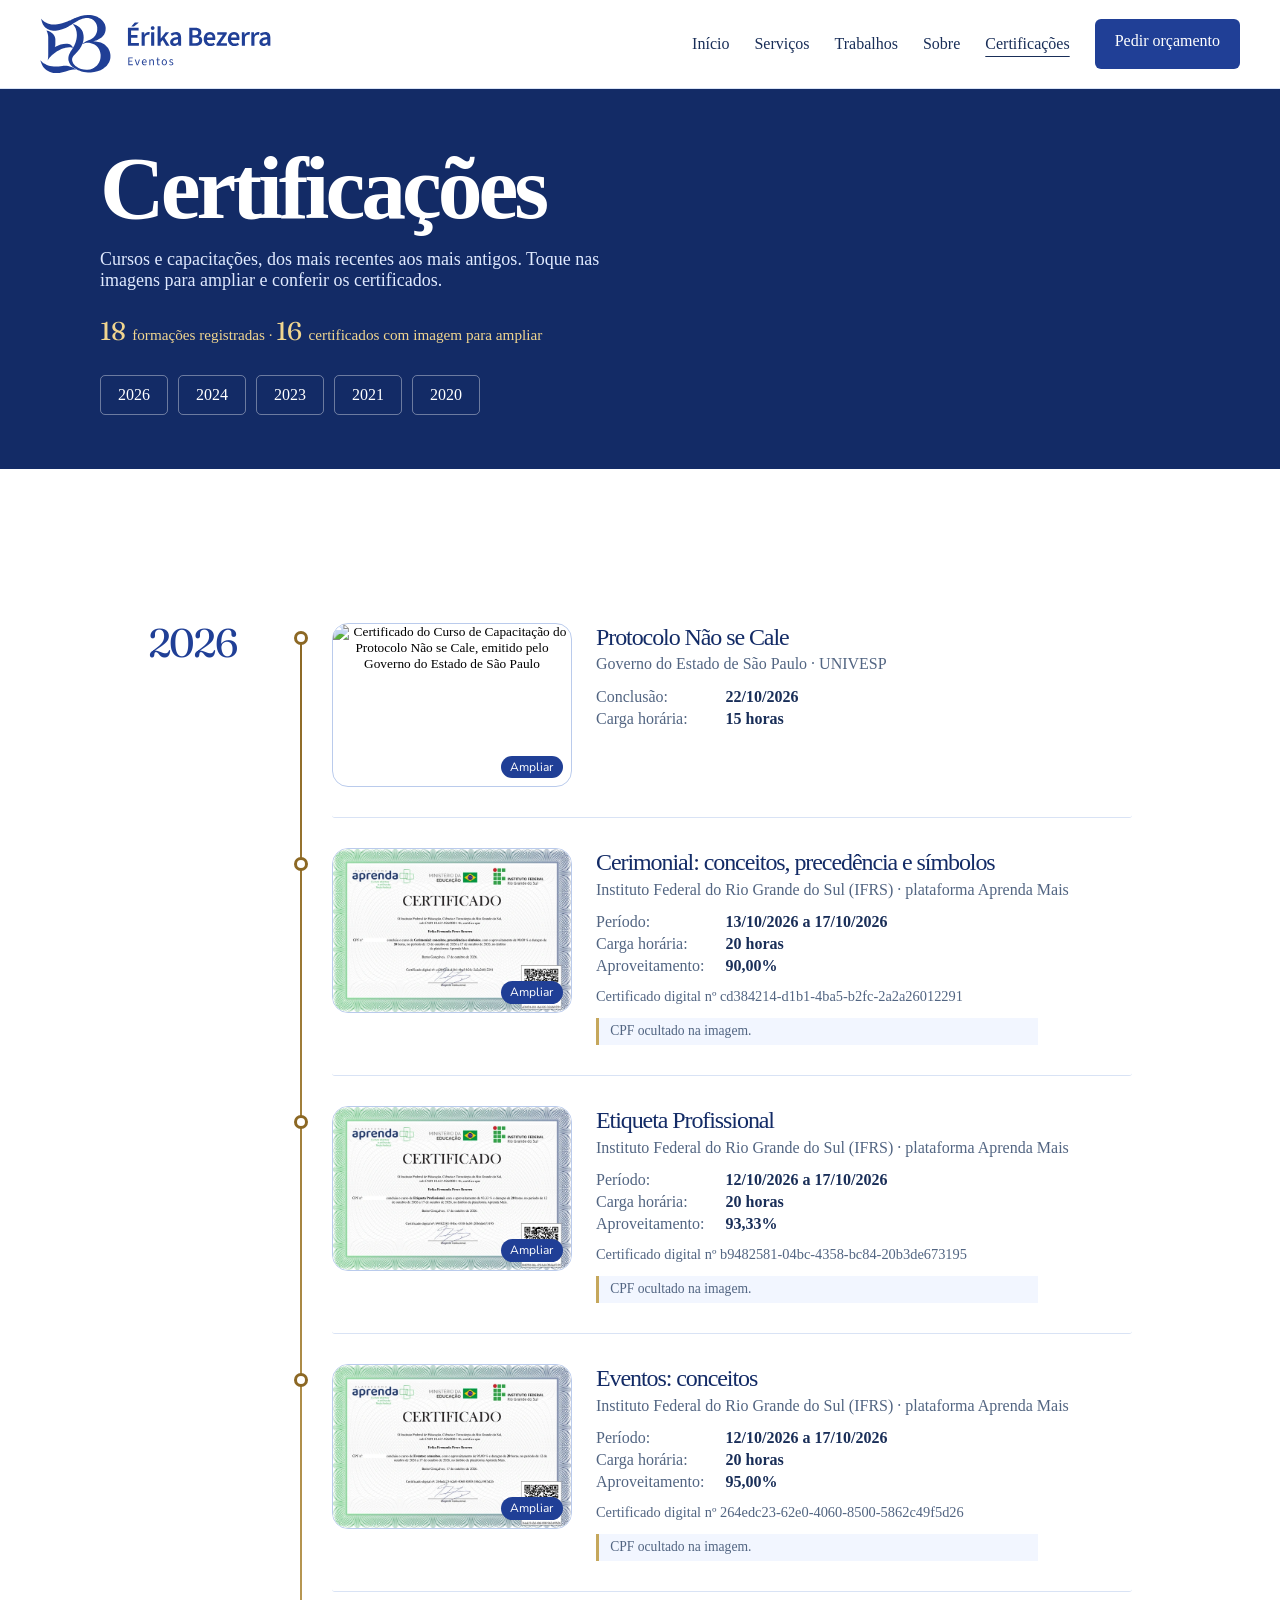
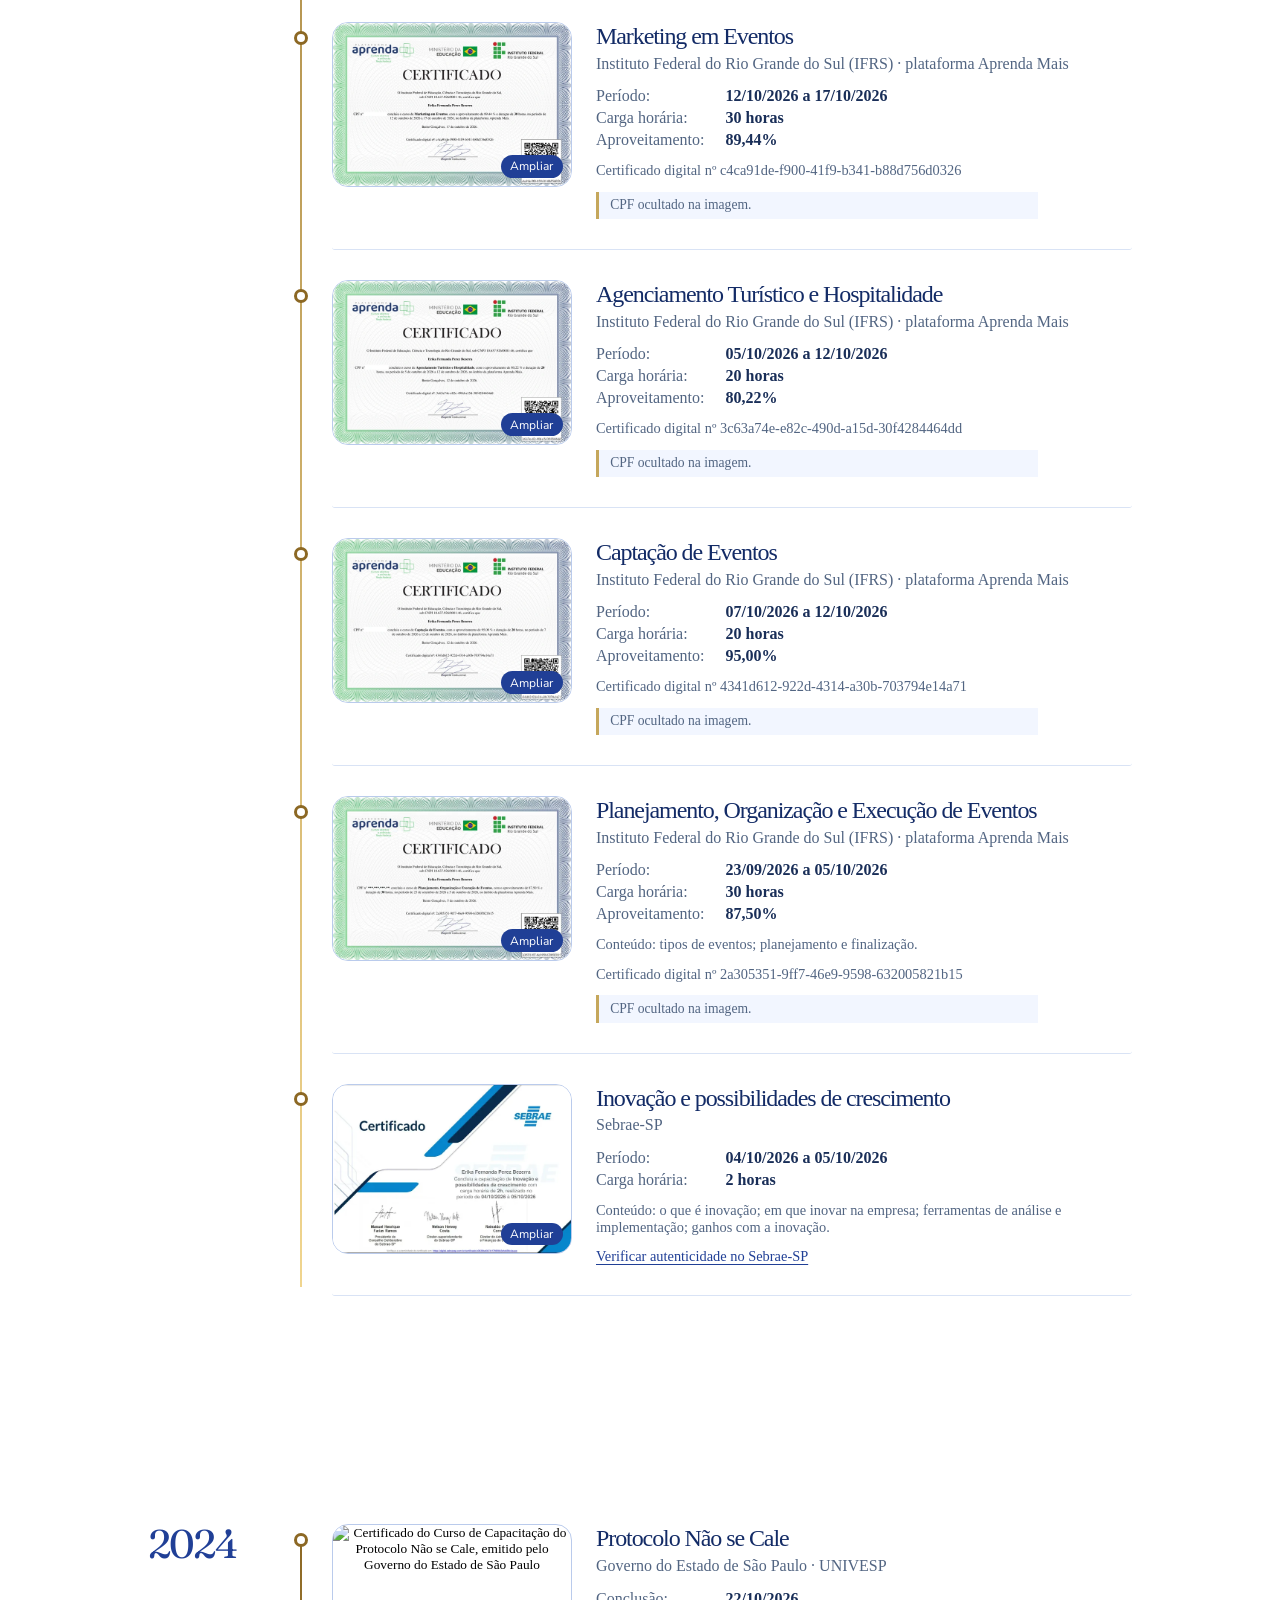
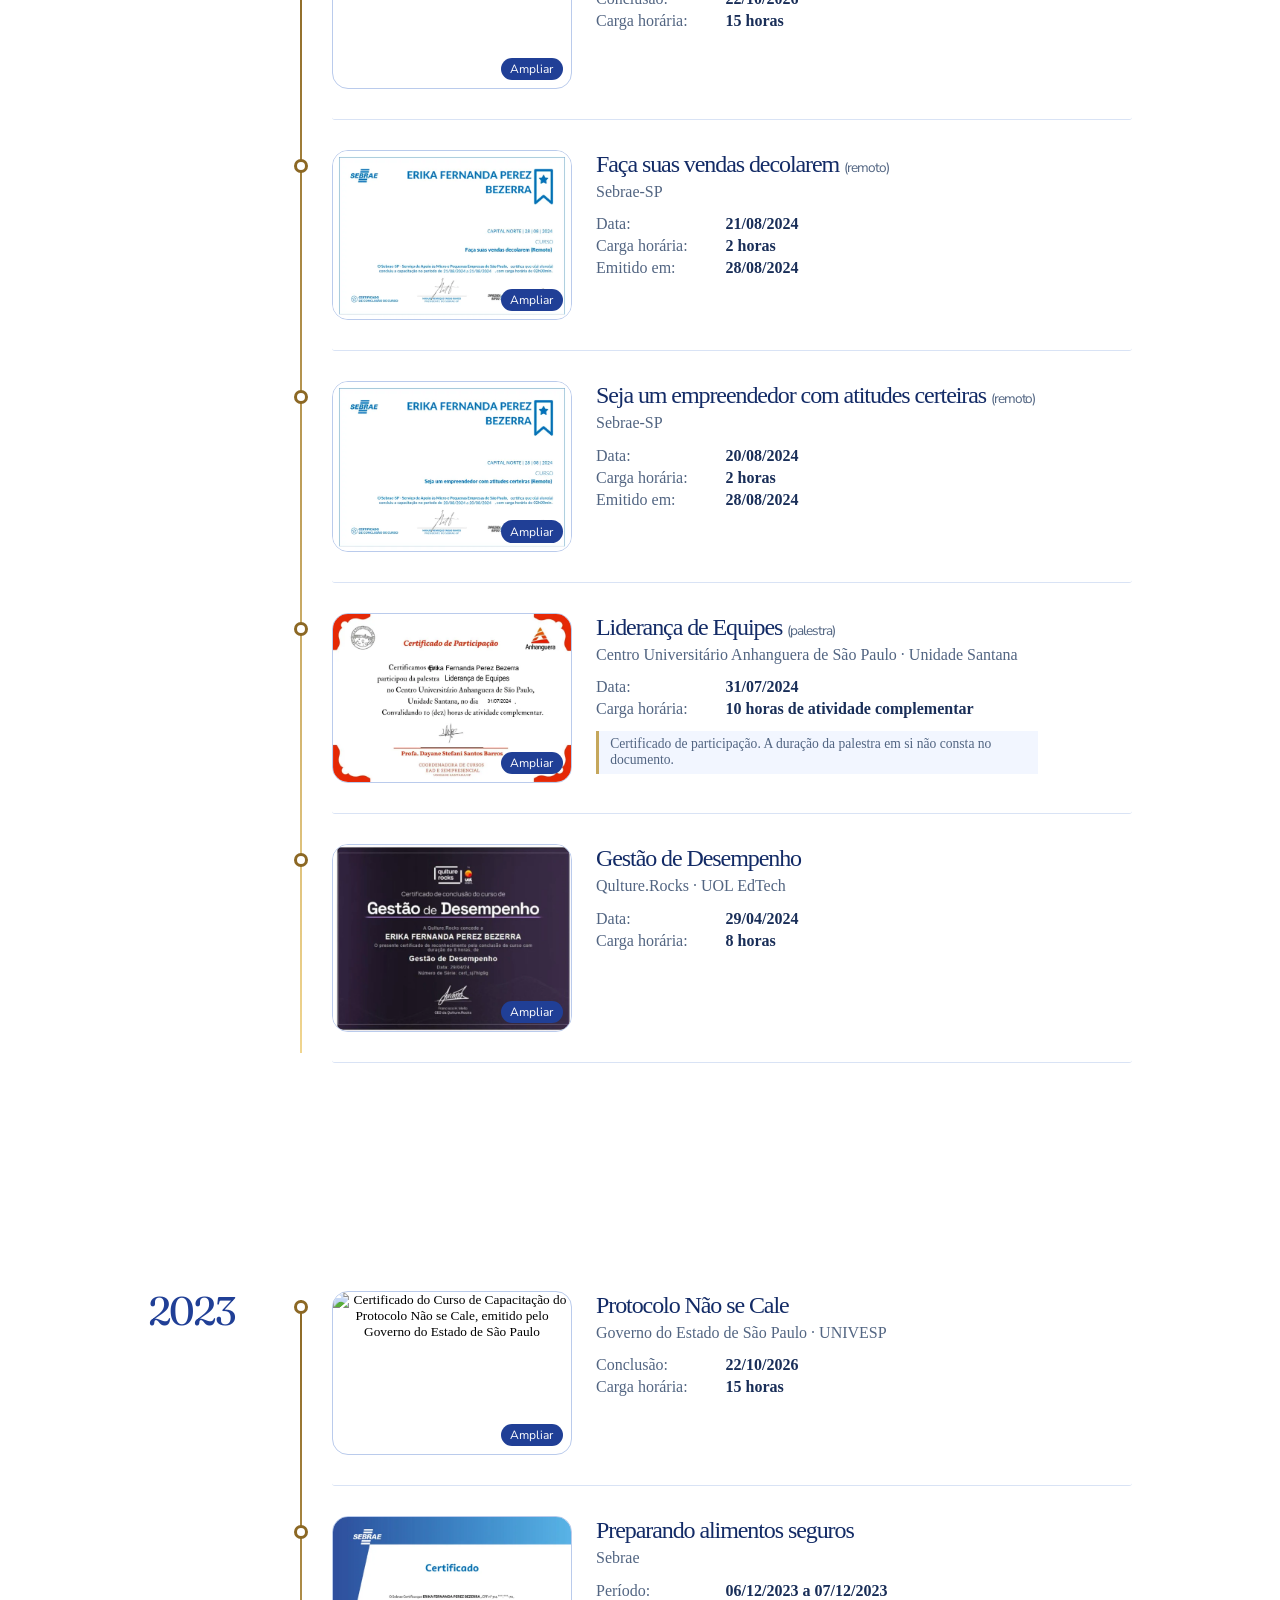
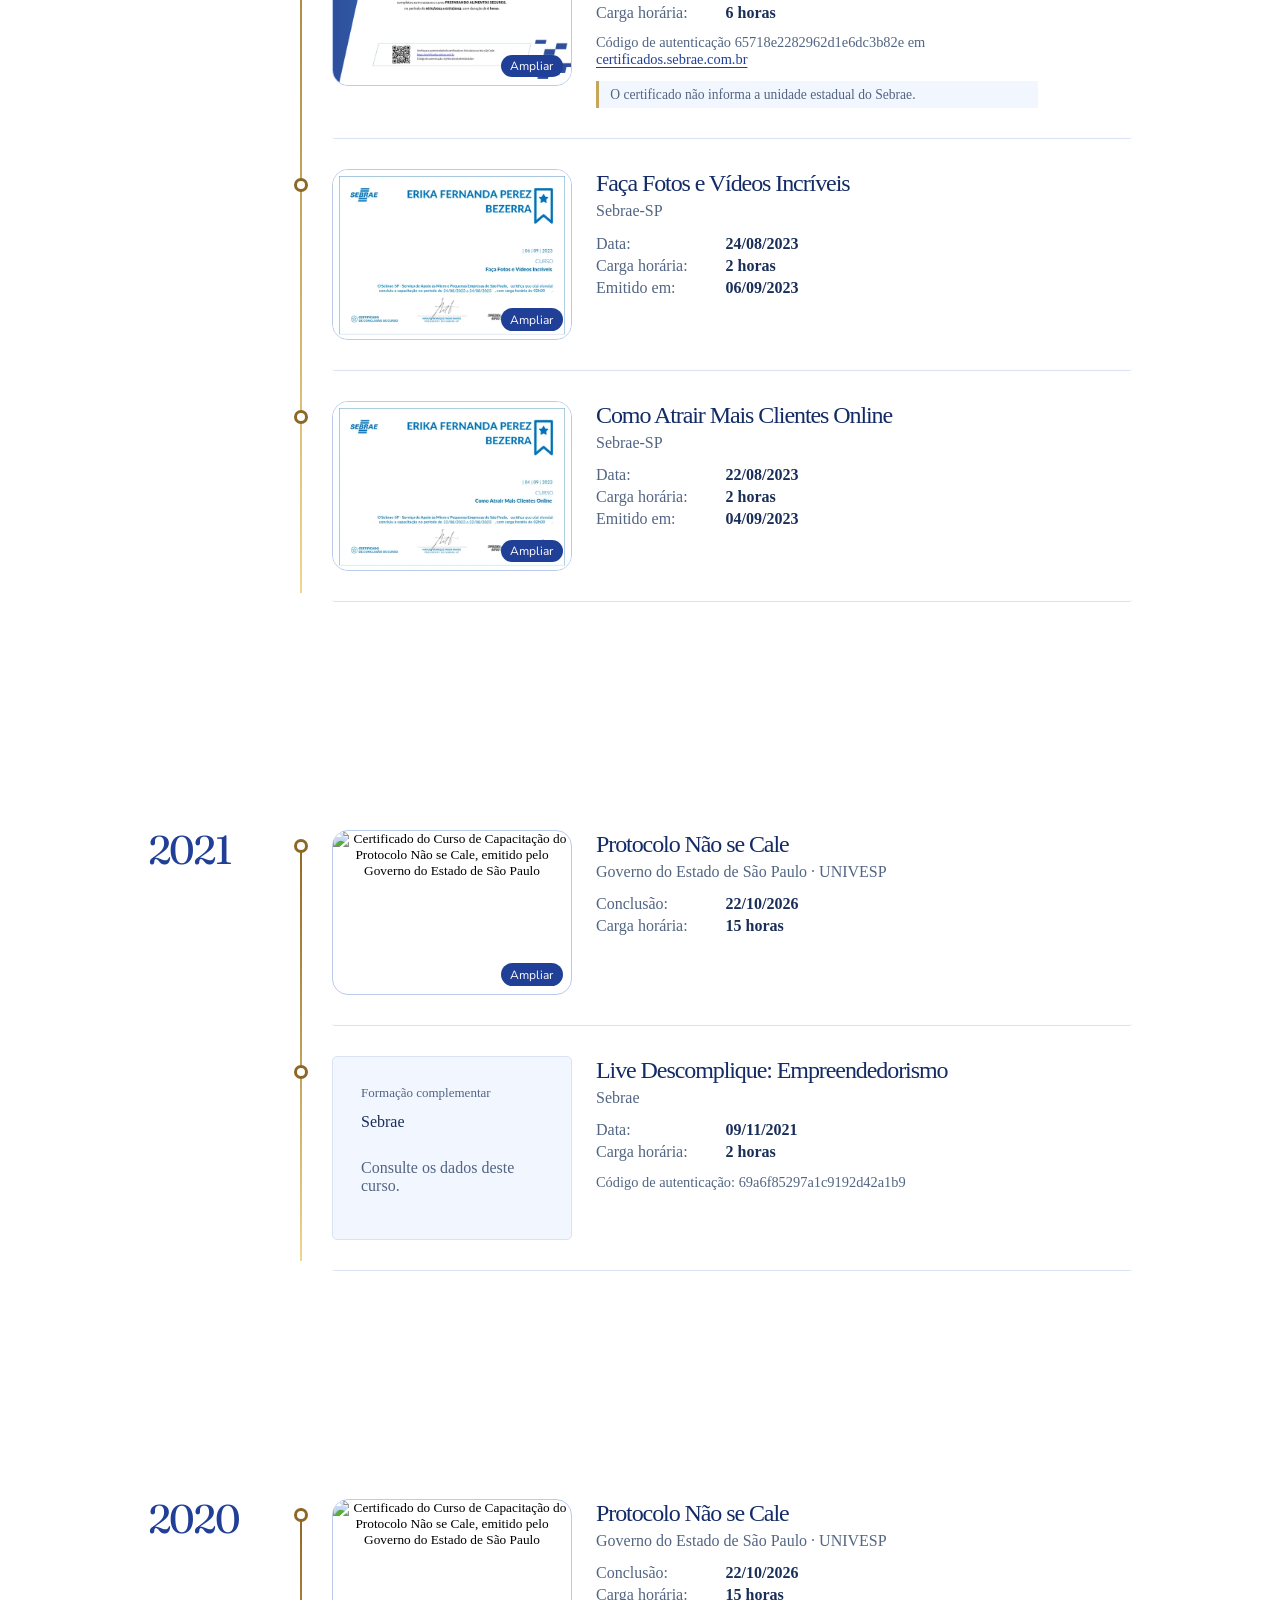
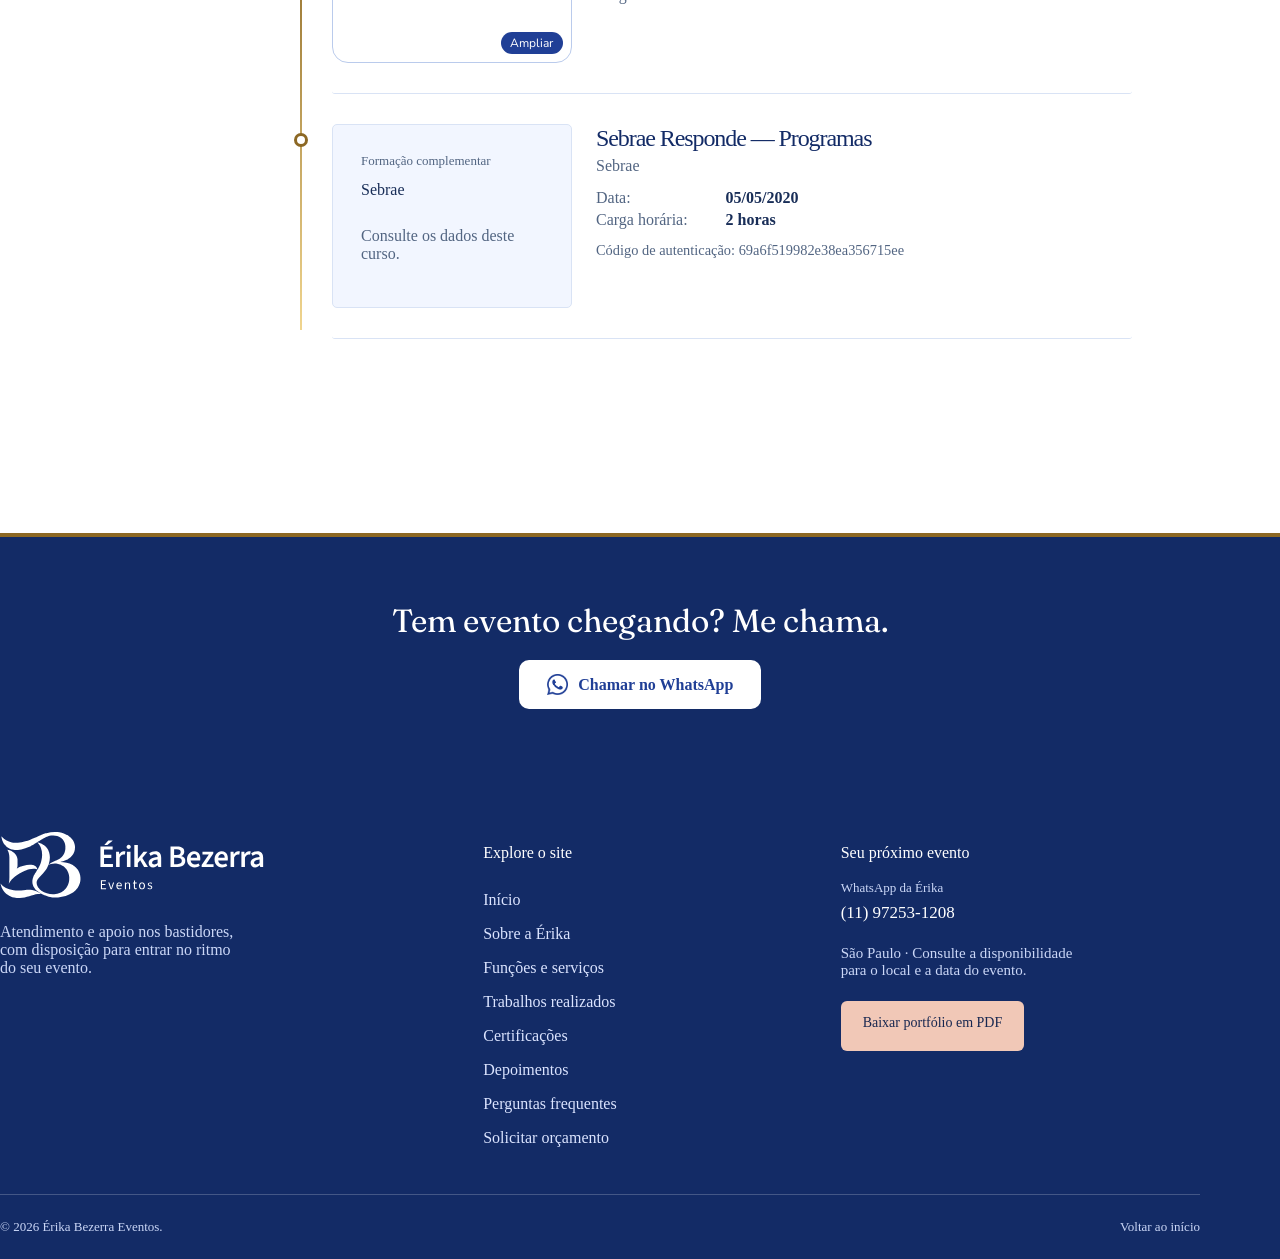
==== commit 41b41d75: "Add files via upload" ====
--- a/certificacoes.html
+++ b/certificacoes.html
@@ -15,9 +15,9 @@
 <link rel="canonical" href="https://erikabezerraeventos.com.br/certificacoes.html">
 <meta property="og:url" content="https://erikabezerraeventos.com.br/certificacoes.html">
 <meta property="og:image" content="https://erikabezerraeventos.com.br/img/og.jpg">
-
-
-
+<link rel="preconnect" href="https://fonts.googleapis.com">
+<link rel="preconnect" href="https://fonts.gstatic.com" crossorigin="">
+<link href="https://fonts.googleapis.com/css2?family=Fraunces:opsz,wght@9..144,300;9..144,400;9..144,500&amp;family=Nunito+Sans:wght@400;600;700&amp;display=swap" rel="stylesheet">
 <link rel="stylesheet" href="whatsapp-icons.css">
 <link rel="stylesheet" href="menu.css">
 <script src="menu.js" defer=""></script>
@@ -25,17 +25,17 @@
 
 <link rel="stylesheet" href="marca-azul.css">
 <link rel="stylesheet" href="eventos-2026.css?v=20261023-orcamento">
-<script src="efeitos-2026.js?v=20261023" defer></script><link rel="stylesheet" href="privacidade.css"><script src="analytics-config.js" defer></script><script src="privacidade.js" defer></script></head>
+<script src="efeitos-2026.js?v=20261023" defer></script></head>
 <body class="page-certificacoes"><a class="skip-content" href="#conteudo">Pular para o conteúdo</a>
 <header class="event-header" id="top"><div class="event-bar"><a class="event-brand" href="index.html" aria-label="Érika Bezerra Eventos, início"><img src="img/marca/logo-erika.svg" alt="Érika Bezerra Eventos" width="445" height="110"></a><nav class="event-desktop-nav" aria-label="Principal"><a href="index.html">Início</a><a href="funcoes.html">Serviços</a><a href="trabalhos.html">Trabalhos</a><a href="sobre.html">Sobre</a><a href="certificacoes.html" aria-current="page">Certificações</a><a class="btn fill" href="index.html#contato">Pedir orçamento</a></nav><div class="header-menu"><button class="menu-toggle" type="button" aria-label="Abrir menu de navegação" aria-expanded="false" aria-controls="menu-principal">Menu</button><nav class="menu-panel" id="menu-principal" aria-label="Navegação completa" hidden><a href="index.html">Início</a><a href="sobre.html">Sobre a Érika</a><a href="funcoes.html">Funções e serviços</a><a href="trabalhos.html">Trabalhos</a><a href="certificacoes.html" aria-current="page">Certificações</a><a href="depoimentos.html">Depoimentos</a><a href="index.html#duvidas">Perguntas frequentes</a><a href="index.html#contato">Solicitar orçamento</a><a class="menu-portfolio" href="portfolio-erika-bezerra.pdf" target="_blank" rel="noopener noreferrer" download>Baixar portfólio PDF</a></nav></div></div></header>
 
-  <main id="conteudo" tabindex="-1">
+  <main id="conteudo">
 
     <section class="abertura">
       <div class="abertura__miolo">
         <h1>Certificações</h1>
         <p class="abertura__texto">Cursos e capacitações, dos mais recentes aos mais antigos. Toque nas imagens para ampliar e conferir os certificados.</p>
-        <p class="abertura__total"><strong>17</strong> formações registradas · <strong>15</strong> certificados com imagem para ampliar</p>
+        <p class="abertura__total"><strong>18</strong> formações registradas · <strong>16</strong> certificados com imagem para ampliar</p>
       <nav class="certificate-years" aria-label="Ir para o ano da formação"><a href="#ano-2026">2026</a><a href="#ano-2024">2024</a><a href="#ano-2023">2023</a><a href="#ano-2021">2021</a><a href="#ano-2020">2020</a></nav></div>
     </section>
 
@@ -44,7 +44,7 @@
       <!-- ===================== 2026 ===================== -->
       <section class="ano" aria-labelledby="ano-2026">
         <h2 class="ano__titulo" id="ano-2026">2026</h2>
-        <ol class="itens"><li class="item" id="cert-2026-10-cerimonial"><button type="button" class="item__img" data-full="img/certificados/2026-10-cerimonial.webp" data-legenda="Cerimonial: conceitos, precedência e símbolos · Instituto Federal do Rio Grande do Sul (IFRS) · plataforma Aprenda Mais" aria-label="Ampliar certificado: Cerimonial: conceitos, precedência e símbolos"><img src="img/certificados/2026-10-cerimonial-thumb.webp" width="640" height="437" loading="lazy" alt="Certificado: Cerimonial: conceitos, precedência e símbolos, emitido por Instituto Federal do Rio Grande do Sul (IFRS) · plataforma Aprenda Mais"></button><div class="item__texto"><h3>Cerimonial: conceitos, precedência e símbolos</h3><p class="item__inst">Instituto Federal do Rio Grande do Sul (IFRS) · plataforma Aprenda Mais</p><dl class="dados"><div><dt>Período</dt><dd><time datetime="2026-10-13">13/10/2026</time> a <time datetime="2026-10-17">17/10/2026</time></dd></div><div><dt>Carga horária</dt><dd>20 horas</dd></div><div><dt>Aproveitamento</dt><dd>90,00%</dd></div></dl><p class="item__verif">Certificado digital nº cd384214-d1b1-4ba5-b2fc-2a2a26012291</p><p class="aviso">CPF ocultado na imagem.</p></div></li><li class="item" id="cert-2026-10-etiqueta-profissional"><button type="button" class="item__img" data-full="img/certificados/2026-10-etiqueta-profissional.webp" data-legenda="Etiqueta Profissional · Instituto Federal do Rio Grande do Sul (IFRS) · plataforma Aprenda Mais" aria-label="Ampliar certificado: Etiqueta Profissional"><img src="img/certificados/2026-10-etiqueta-profissional-thumb.webp" width="640" height="437" loading="lazy" alt="Certificado: Etiqueta Profissional, emitido por Instituto Federal do Rio Grande do Sul (IFRS) · plataforma Aprenda Mais"></button><div class="item__texto"><h3>Etiqueta Profissional</h3><p class="item__inst">Instituto Federal do Rio Grande do Sul (IFRS) · plataforma Aprenda Mais</p><dl class="dados"><div><dt>Período</dt><dd><time datetime="2026-10-12">12/10/2026</time> a <time datetime="2026-10-17">17/10/2026</time></dd></div><div><dt>Carga horária</dt><dd>20 horas</dd></div><div><dt>Aproveitamento</dt><dd>93,33%</dd></div></dl><p class="item__verif">Certificado digital nº b9482581-04bc-4358-bc84-20b3de673195</p><p class="aviso">CPF ocultado na imagem.</p></div></li><li class="item" id="cert-2026-10-eventos-conceitos"><button type="button" class="item__img" data-full="img/certificados/2026-10-eventos-conceitos.webp" data-legenda="Eventos: conceitos · Instituto Federal do Rio Grande do Sul (IFRS) · plataforma Aprenda Mais" aria-label="Ampliar certificado: Eventos: conceitos"><img src="img/certificados/2026-10-eventos-conceitos-thumb.webp" width="640" height="437" loading="lazy" alt="Certificado: Eventos: conceitos, emitido por Instituto Federal do Rio Grande do Sul (IFRS) · plataforma Aprenda Mais"></button><div class="item__texto"><h3>Eventos: conceitos</h3><p class="item__inst">Instituto Federal do Rio Grande do Sul (IFRS) · plataforma Aprenda Mais</p><dl class="dados"><div><dt>Período</dt><dd><time datetime="2026-10-12">12/10/2026</time> a <time datetime="2026-10-17">17/10/2026</time></dd></div><div><dt>Carga horária</dt><dd>20 horas</dd></div><div><dt>Aproveitamento</dt><dd>95,00%</dd></div></dl><p class="item__verif">Certificado digital nº 264edc23-62e0-4060-8500-5862c49f5d26</p><p class="aviso">CPF ocultado na imagem.</p></div></li><li class="item" id="cert-2026-10-marketing-eventos"><button type="button" class="item__img" data-full="img/certificados/2026-10-marketing-eventos.webp" data-legenda="Marketing em Eventos · Instituto Federal do Rio Grande do Sul (IFRS) · plataforma Aprenda Mais" aria-label="Ampliar certificado: Marketing em Eventos"><img src="img/certificados/2026-10-marketing-eventos-thumb.webp" width="640" height="437" loading="lazy" alt="Certificado: Marketing em Eventos, emitido por Instituto Federal do Rio Grande do Sul (IFRS) · plataforma Aprenda Mais"></button><div class="item__texto"><h3>Marketing em Eventos</h3><p class="item__inst">Instituto Federal do Rio Grande do Sul (IFRS) · plataforma Aprenda Mais</p><dl class="dados"><div><dt>Período</dt><dd><time datetime="2026-10-12">12/10/2026</time> a <time datetime="2026-10-17">17/10/2026</time></dd></div><div><dt>Carga horária</dt><dd>30 horas</dd></div><div><dt>Aproveitamento</dt><dd>89,44%</dd></div></dl><p class="item__verif">Certificado digital nº c4ca91de-f900-41f9-b341-b88d756d0326</p><p class="aviso">CPF ocultado na imagem.</p></div></li>
+        <ol class="itens"><li class="item" id="cert-2026-10-nao-se-cale"><button type="button" class="item__img" data-full="img/certificados/2026-10-nao-se-cale.png" data-legenda="Curso de Capacitação do Protocolo Não se Cale · Governo do Estado de São Paulo · 15 horas · 22/10/2026" aria-label="Ampliar certificado: Protocolo Não se Cale"><img src="img/certificados/2026-10-nao-se-cale.png" width="640" height="437" loading="lazy" alt="Certificado do Curso de Capacitação do Protocolo Não se Cale, emitido pelo Governo do Estado de São Paulo"></button><div class="item__texto"><h3>Protocolo Não se Cale</h3><p class="item__inst">Governo do Estado de São Paulo · UNIVESP</p><dl class="dados"><div><dt>Conclusão</dt><dd><time datetime="2026-10-22">22/10/2026</time></dd></div><div><dt>Carga horária</dt><dd>15 horas</dd></div></dl></div></li><li class="item" id="cert-2026-10-cerimonial"><button type="button" class="item__img" data-full="img/certificados/2026-10-cerimonial.webp" data-legenda="Cerimonial: conceitos, precedência e símbolos · Instituto Federal do Rio Grande do Sul (IFRS) · plataforma Aprenda Mais" aria-label="Ampliar certificado: Cerimonial: conceitos, precedência e símbolos"><img src="img/certificados/2026-10-cerimonial-thumb.webp" width="640" height="437" loading="lazy" alt="Certificado: Cerimonial: conceitos, precedência e símbolos, emitido por Instituto Federal do Rio Grande do Sul (IFRS) · plataforma Aprenda Mais"></button><div class="item__texto"><h3>Cerimonial: conceitos, precedência e símbolos</h3><p class="item__inst">Instituto Federal do Rio Grande do Sul (IFRS) · plataforma Aprenda Mais</p><dl class="dados"><div><dt>Período</dt><dd><time datetime="2026-10-13">13/10/2026</time> a <time datetime="2026-10-17">17/10/2026</time></dd></div><div><dt>Carga horária</dt><dd>20 horas</dd></div><div><dt>Aproveitamento</dt><dd>90,00%</dd></div></dl><p class="item__verif">Certificado digital nº cd384214-d1b1-4ba5-b2fc-2a2a26012291</p><p class="aviso">CPF ocultado na imagem.</p></div></li><li class="item" id="cert-2026-10-etiqueta-profissional"><button type="button" class="item__img" data-full="img/certificados/2026-10-etiqueta-profissional.webp" data-legenda="Etiqueta Profissional · Instituto Federal do Rio Grande do Sul (IFRS) · plataforma Aprenda Mais" aria-label="Ampliar certificado: Etiqueta Profissional"><img src="img/certificados/2026-10-etiqueta-profissional-thumb.webp" width="640" height="437" loading="lazy" alt="Certificado: Etiqueta Profissional, emitido por Instituto Federal do Rio Grande do Sul (IFRS) · plataforma Aprenda Mais"></button><div class="item__texto"><h3>Etiqueta Profissional</h3><p class="item__inst">Instituto Federal do Rio Grande do Sul (IFRS) · plataforma Aprenda Mais</p><dl class="dados"><div><dt>Período</dt><dd><time datetime="2026-10-12">12/10/2026</time> a <time datetime="2026-10-17">17/10/2026</time></dd></div><div><dt>Carga horária</dt><dd>20 horas</dd></div><div><dt>Aproveitamento</dt><dd>93,33%</dd></div></dl><p class="item__verif">Certificado digital nº b9482581-04bc-4358-bc84-20b3de673195</p><p class="aviso">CPF ocultado na imagem.</p></div></li><li class="item" id="cert-2026-10-eventos-conceitos"><button type="button" class="item__img" data-full="img/certificados/2026-10-eventos-conceitos.webp" data-legenda="Eventos: conceitos · Instituto Federal do Rio Grande do Sul (IFRS) · plataforma Aprenda Mais" aria-label="Ampliar certificado: Eventos: conceitos"><img src="img/certificados/2026-10-eventos-conceitos-thumb.webp" width="640" height="437" loading="lazy" alt="Certificado: Eventos: conceitos, emitido por Instituto Federal do Rio Grande do Sul (IFRS) · plataforma Aprenda Mais"></button><div class="item__texto"><h3>Eventos: conceitos</h3><p class="item__inst">Instituto Federal do Rio Grande do Sul (IFRS) · plataforma Aprenda Mais</p><dl class="dados"><div><dt>Período</dt><dd><time datetime="2026-10-12">12/10/2026</time> a <time datetime="2026-10-17">17/10/2026</time></dd></div><div><dt>Carga horária</dt><dd>20 horas</dd></div><div><dt>Aproveitamento</dt><dd>95,00%</dd></div></dl><p class="item__verif">Certificado digital nº 264edc23-62e0-4060-8500-5862c49f5d26</p><p class="aviso">CPF ocultado na imagem.</p></div></li><li class="item" id="cert-2026-10-marketing-eventos"><button type="button" class="item__img" data-full="img/certificados/2026-10-marketing-eventos.webp" data-legenda="Marketing em Eventos · Instituto Federal do Rio Grande do Sul (IFRS) · plataforma Aprenda Mais" aria-label="Ampliar certificado: Marketing em Eventos"><img src="img/certificados/2026-10-marketing-eventos-thumb.webp" width="640" height="437" loading="lazy" alt="Certificado: Marketing em Eventos, emitido por Instituto Federal do Rio Grande do Sul (IFRS) · plataforma Aprenda Mais"></button><div class="item__texto"><h3>Marketing em Eventos</h3><p class="item__inst">Instituto Federal do Rio Grande do Sul (IFRS) · plataforma Aprenda Mais</p><dl class="dados"><div><dt>Período</dt><dd><time datetime="2026-10-12">12/10/2026</time> a <time datetime="2026-10-17">17/10/2026</time></dd></div><div><dt>Carga horária</dt><dd>30 horas</dd></div><div><dt>Aproveitamento</dt><dd>89,44%</dd></div></dl><p class="item__verif">Certificado digital nº c4ca91de-f900-41f9-b341-b88d756d0326</p><p class="aviso">CPF ocultado na imagem.</p></div></li>
 
           <li class="item" id="cert-2026-10-agenciamento-turistico"><button type="button" class="item__img" data-full="img/certificados/2026-10-agenciamento-turistico.webp" data-legenda="Agenciamento Turístico e Hospitalidade — IFRS — 12/10/2026" aria-label="Ampliar certificado: Agenciamento Turístico e Hospitalidade"><img src="img/certificados/2026-10-agenciamento-turistico-thumb.webp" width="640" height="438" loading="lazy" alt="Certificado do curso Agenciamento Turístico e Hospitalidade, emitido pelo Instituto Federal do Rio Grande do Sul"></button><div class="item__texto"><h3>Agenciamento Turístico e Hospitalidade</h3><p class="item__inst">Instituto Federal do Rio Grande do Sul (IFRS) · plataforma Aprenda Mais</p><dl class="dados"><div><dt>Período</dt><dd><time datetime="2026-10-05">05/10/2026</time> a <time datetime="2026-10-12">12/10/2026</time></dd></div><div><dt>Carga horária</dt><dd>20 horas</dd></div><div><dt>Aproveitamento</dt><dd>80,22%</dd></div></dl><p class="item__verif">Certificado digital nº 3c63a74e-e82c-490d-a15d-30f4284464dd</p><p class="aviso">CPF ocultado na imagem.</p></div></li><li class="item" id="cert-2026-10-captacao-eventos"><button type="button" class="item__img" data-full="img/certificados/2026-10-captacao-eventos.webp" data-legenda="Captação de Eventos — IFRS — 12/10/2026" aria-label="Ampliar certificado: Captação de Eventos"><img src="img/certificados/2026-10-captacao-eventos-thumb.webp" width="640" height="438" loading="lazy" alt="Certificado do curso Captação de Eventos, emitido pelo Instituto Federal do Rio Grande do Sul"></button><div class="item__texto"><h3>Captação de Eventos</h3><p class="item__inst">Instituto Federal do Rio Grande do Sul (IFRS) · plataforma Aprenda Mais</p><dl class="dados"><div><dt>Período</dt><dd><time datetime="2026-10-07">07/10/2026</time> a <time datetime="2026-10-12">12/10/2026</time></dd></div><div><dt>Carga horária</dt><dd>20 horas</dd></div><div><dt>Aproveitamento</dt><dd>95,00%</dd></div></dl><p class="item__verif">Certificado digital nº 4341d612-922d-4314-a30b-703794e14a71</p><p class="aviso">CPF ocultado na imagem.</p></div></li><li class="item" id="cert-2026-10-planejamento-eventos">
             <button type="button" class="item__img" data-full="img/certificados/2026-10-planejamento-eventos.webp" data-legenda="Planejamento, Organização e Execução de Eventos · IFRS · 05/10/2026" aria-label="Ampliar certificado: Planejamento, Organização e Execução de Eventos">
@@ -86,7 +86,7 @@
       <!-- ===================== 2024 ===================== -->
       <section class="ano" aria-labelledby="ano-2024">
         <h2 class="ano__titulo" id="ano-2024">2024</h2>
-        <ol class="itens">
+        <ol class="itens"><li class="item" id="cert-2026-10-nao-se-cale"><button type="button" class="item__img" data-full="img/certificados/2026-10-nao-se-cale.png" data-legenda="Curso de Capacitação do Protocolo Não se Cale · Governo do Estado de São Paulo · 15 horas · 22/10/2026" aria-label="Ampliar certificado: Protocolo Não se Cale"><img src="img/certificados/2026-10-nao-se-cale.png" width="640" height="437" loading="lazy" alt="Certificado do Curso de Capacitação do Protocolo Não se Cale, emitido pelo Governo do Estado de São Paulo"></button><div class="item__texto"><h3>Protocolo Não se Cale</h3><p class="item__inst">Governo do Estado de São Paulo · UNIVESP</p><dl class="dados"><div><dt>Conclusão</dt><dd><time datetime="2026-10-22">22/10/2026</time></dd></div><div><dt>Carga horária</dt><dd>15 horas</dd></div></dl></div></li>
 
           <li class="item" id="cert-2024-08-vendas-decolarem">
             <button type="button" class="item__img" data-full="img/certificados/2024-08-vendas-decolarem.webp" data-legenda="Faça suas vendas decolarem (Remoto) · Sebrae-SP · 21/08/2024" aria-label="Ampliar certificado: Faça suas vendas decolarem">
@@ -139,7 +139,7 @@
       <!-- ===================== 2023 ===================== -->
       <section class="ano" aria-labelledby="ano-2023">
         <h2 class="ano__titulo" id="ano-2023">2023</h2>
-        <ol class="itens">
+        <ol class="itens"><li class="item" id="cert-2026-10-nao-se-cale"><button type="button" class="item__img" data-full="img/certificados/2026-10-nao-se-cale.png" data-legenda="Curso de Capacitação do Protocolo Não se Cale · Governo do Estado de São Paulo · 15 horas · 22/10/2026" aria-label="Ampliar certificado: Protocolo Não se Cale"><img src="img/certificados/2026-10-nao-se-cale.png" width="640" height="437" loading="lazy" alt="Certificado do Curso de Capacitação do Protocolo Não se Cale, emitido pelo Governo do Estado de São Paulo"></button><div class="item__texto"><h3>Protocolo Não se Cale</h3><p class="item__inst">Governo do Estado de São Paulo · UNIVESP</p><dl class="dados"><div><dt>Conclusão</dt><dd><time datetime="2026-10-22">22/10/2026</time></dd></div><div><dt>Carga horária</dt><dd>15 horas</dd></div></dl></div></li>
 
           <li class="item" id="cert-2023-12-alimentos-seguros">
             <button type="button" class="item__img" data-full="img/certificados/2023-12-alimentos-seguros.webp" data-legenda="Preparando alimentos seguros · Sebrae · 07/12/2023" aria-label="Ampliar certificado: Preparando alimentos seguros">
@@ -190,7 +190,7 @@
         </ol>
       </section>
 
-<section class="ano" aria-labelledby="ano-2021"><h2 class="ano__titulo" id="ano-2021">2021</h2><ol class="itens"><li class="item" id="cert-2021-11-descomplique-empreendedorismo"><div class="cert-record"><span>Formação complementar</span><strong>Sebrae</strong><p>Consulte os dados deste curso.</p></div><div class="item__texto"><h3>Live Descomplique: Empreendedorismo</h3><p class="item__inst">Sebrae</p><dl class="dados"><div><dt>Data</dt><dd><time datetime="2021-11-09">09/11/2021</time></dd></div><div><dt>Carga horária</dt><dd>2 horas</dd></div></dl><p class="item__verif">Código de autenticação: 69a6f85297a1c9192d42a1b9</p></div></li></ol></section><section class="ano" aria-labelledby="ano-2020"><h2 class="ano__titulo" id="ano-2020">2020</h2><ol class="itens"><li class="item" id="cert-2020-05-sebrae-responde"><div class="cert-record"><span>Formação complementar</span><strong>Sebrae</strong><p>Consulte os dados deste curso.</p></div><div class="item__texto"><h3>Sebrae Responde — Programas</h3><p class="item__inst">Sebrae</p><dl class="dados"><div><dt>Data</dt><dd><time datetime="2020-05-05">05/05/2020</time></dd></div><div><dt>Carga horária</dt><dd>2 horas</dd></div></dl><p class="item__verif">Código de autenticação: 69a6f519982e38ea356715ee</p></div></li></ol></section>    </div>
+<section class="ano" aria-labelledby="ano-2021"><h2 class="ano__titulo" id="ano-2021">2021</h2><ol class="itens"><li class="item" id="cert-2026-10-nao-se-cale"><button type="button" class="item__img" data-full="img/certificados/2026-10-nao-se-cale.png" data-legenda="Curso de Capacitação do Protocolo Não se Cale · Governo do Estado de São Paulo · 15 horas · 22/10/2026" aria-label="Ampliar certificado: Protocolo Não se Cale"><img src="img/certificados/2026-10-nao-se-cale.png" width="640" height="437" loading="lazy" alt="Certificado do Curso de Capacitação do Protocolo Não se Cale, emitido pelo Governo do Estado de São Paulo"></button><div class="item__texto"><h3>Protocolo Não se Cale</h3><p class="item__inst">Governo do Estado de São Paulo · UNIVESP</p><dl class="dados"><div><dt>Conclusão</dt><dd><time datetime="2026-10-22">22/10/2026</time></dd></div><div><dt>Carga horária</dt><dd>15 horas</dd></div></dl></div></li><li class="item" id="cert-2021-11-descomplique-empreendedorismo"><div class="cert-record"><span>Formação complementar</span><strong>Sebrae</strong><p>Consulte os dados deste curso.</p></div><div class="item__texto"><h3>Live Descomplique: Empreendedorismo</h3><p class="item__inst">Sebrae</p><dl class="dados"><div><dt>Data</dt><dd><time datetime="2021-11-09">09/11/2021</time></dd></div><div><dt>Carga horária</dt><dd>2 horas</dd></div></dl><p class="item__verif">Código de autenticação: 69a6f85297a1c9192d42a1b9</p></div></li></ol></section><section class="ano" aria-labelledby="ano-2020"><h2 class="ano__titulo" id="ano-2020">2020</h2><ol class="itens"><li class="item" id="cert-2026-10-nao-se-cale"><button type="button" class="item__img" data-full="img/certificados/2026-10-nao-se-cale.png" data-legenda="Curso de Capacitação do Protocolo Não se Cale · Governo do Estado de São Paulo · 15 horas · 22/10/2026" aria-label="Ampliar certificado: Protocolo Não se Cale"><img src="img/certificados/2026-10-nao-se-cale.png" width="640" height="437" loading="lazy" alt="Certificado do Curso de Capacitação do Protocolo Não se Cale, emitido pelo Governo do Estado de São Paulo"></button><div class="item__texto"><h3>Protocolo Não se Cale</h3><p class="item__inst">Governo do Estado de São Paulo · UNIVESP</p><dl class="dados"><div><dt>Conclusão</dt><dd><time datetime="2026-10-22">22/10/2026</time></dd></div><div><dt>Carga horária</dt><dd>15 horas</dd></div></dl></div></li><li class="item" id="cert-2020-05-sebrae-responde"><div class="cert-record"><span>Formação complementar</span><strong>Sebrae</strong><p>Consulte os dados deste curso.</p></div><div class="item__texto"><h3>Sebrae Responde — Programas</h3><p class="item__inst">Sebrae</p><dl class="dados"><div><dt>Data</dt><dd><time datetime="2020-05-05">05/05/2020</time></dd></div><div><dt>Carga horária</dt><dd>2 horas</dd></div></dl><p class="item__verif">Código de autenticação: 69a6f519982e38ea356715ee</p></div></li></ol></section>    </div>
 
     <section class="fecho">
       <p>Tem evento chegando? Me chama.</p>
@@ -199,7 +199,7 @@
 
   </main>
 
-  <footer class="event-footer" id="rodape"><div class="wrap event-footer-grid"><div class="footer-about"><a class="event-brand" href="index.html" aria-label="Érika Bezerra Eventos, início"><img src="img/marca/logo-erika-claro.svg" alt="Érika Bezerra Eventos" width="445" height="110" loading="lazy"></a><p>Atendimento e apoio nos bastidores, com disposição para entrar no ritmo do seu evento.</p></div><nav aria-label="Páginas e seções do site"><h2>Explore o site</h2><a href="index.html">Início</a><a href="sobre.html">Sobre a Érika</a><a href="funcoes.html">Funções e serviços</a><a href="trabalhos.html">Trabalhos realizados</a><a href="certificacoes.html">Certificações</a><a href="depoimentos.html">Depoimentos</a><a href="index.html#duvidas">Perguntas frequentes</a><a href="index.html#contato">Solicitar orçamento</a></nav><div class="footer-contact"><h2>Seu próximo evento</h2><a href="https://wa.me/5511972531208" target="_blank" rel="noopener noreferrer"><span>WhatsApp da Érika</span>(11) 97253-1208</a><p class="footer-local">São Paulo · Consulte a disponibilidade para o local e a data do evento.</p><a class="btn" href="portfolio-erika-bezerra.pdf" target="_blank" rel="noopener noreferrer" download>Baixar portfólio em PDF</a></div></div><div class="wrap footer-bottom"><p>© 2026 Érika Bezerra Eventos.</p><a href="#top">Voltar ao início</a></div><nav class="legal-links" aria-label="Privacidade e condições"><a href="privacidade.html">Privacidade</a><a href="cookies.html">Cookies e preferências</a><a href="cancelamento.html">Cancelamento e reembolso</a></nav></footer>
+  <footer class="event-footer" id="rodape"><div class="wrap event-footer-grid"><div class="footer-about"><a class="event-brand" href="index.html" aria-label="Érika Bezerra Eventos, início"><img src="img/marca/logo-erika-claro.svg" alt="Érika Bezerra Eventos" width="445" height="110" loading="lazy"></a><p>Atendimento e apoio nos bastidores, com disposição para entrar no ritmo do seu evento.</p></div><nav aria-label="Páginas e seções do site"><h2>Explore o site</h2><a href="index.html">Início</a><a href="sobre.html">Sobre a Érika</a><a href="funcoes.html">Funções e serviços</a><a href="trabalhos.html">Trabalhos realizados</a><a href="certificacoes.html">Certificações</a><a href="depoimentos.html">Depoimentos</a><a href="index.html#duvidas">Perguntas frequentes</a><a href="index.html#contato">Solicitar orçamento</a></nav><div class="footer-contact"><h2>Seu próximo evento</h2><a href="https://wa.me/5511972531208" target="_blank" rel="noopener noreferrer"><span>WhatsApp da Érika</span>(11) 97253-1208</a><p class="footer-local">São Paulo · Consulte a disponibilidade para o local e a data do evento.</p><a class="btn" href="portfolio-erika-bezerra.pdf" target="_blank" rel="noopener noreferrer" download>Baixar portfólio em PDF</a></div></div><div class="wrap footer-bottom"><p>© 2026 Érika Bezerra Eventos.</p><a href="#top">Voltar ao início</a></div></footer>
 
   <!-- Imagem ampliada -->
   <dialog class="ampliada" id="ampliada" aria-label="Certificado ampliado">
@@ -217,4 +217,4 @@
   <script src="certificacoes.js"></script>
 
 
-</body></html>+</body></html>
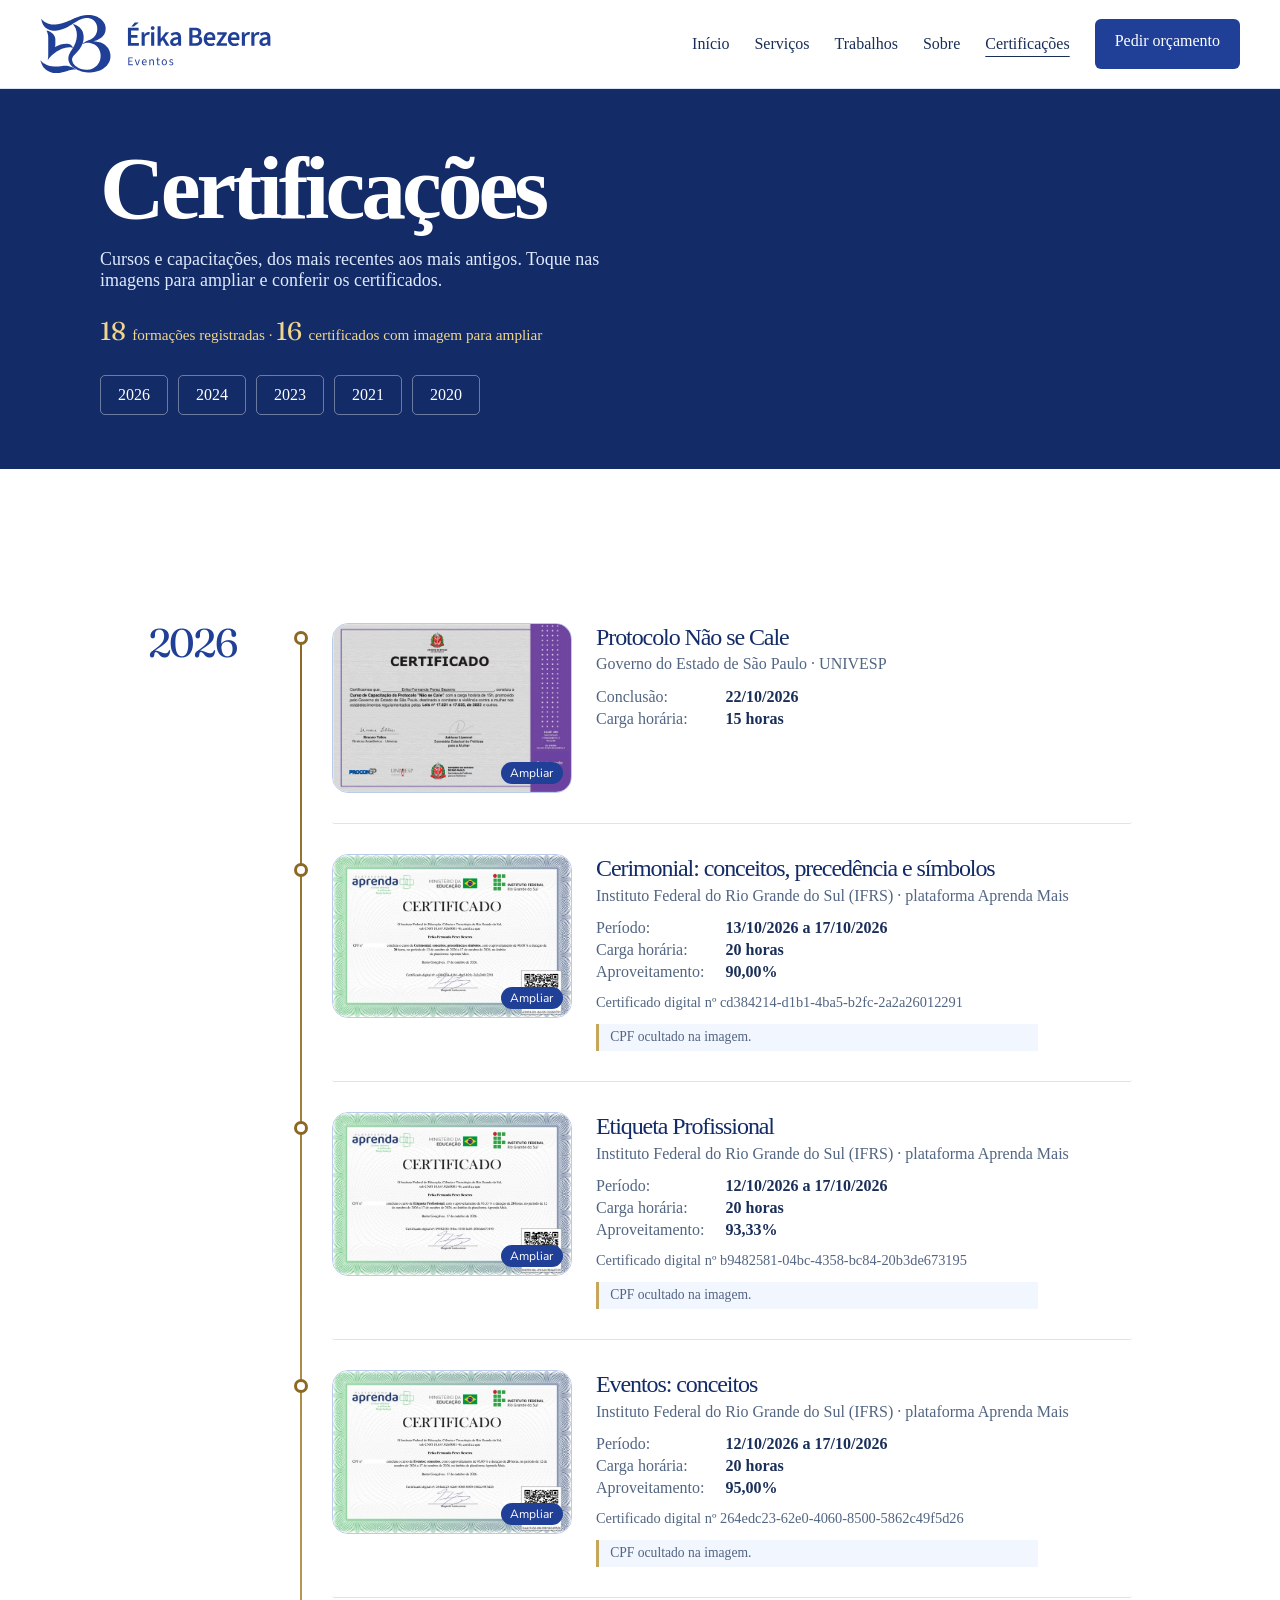
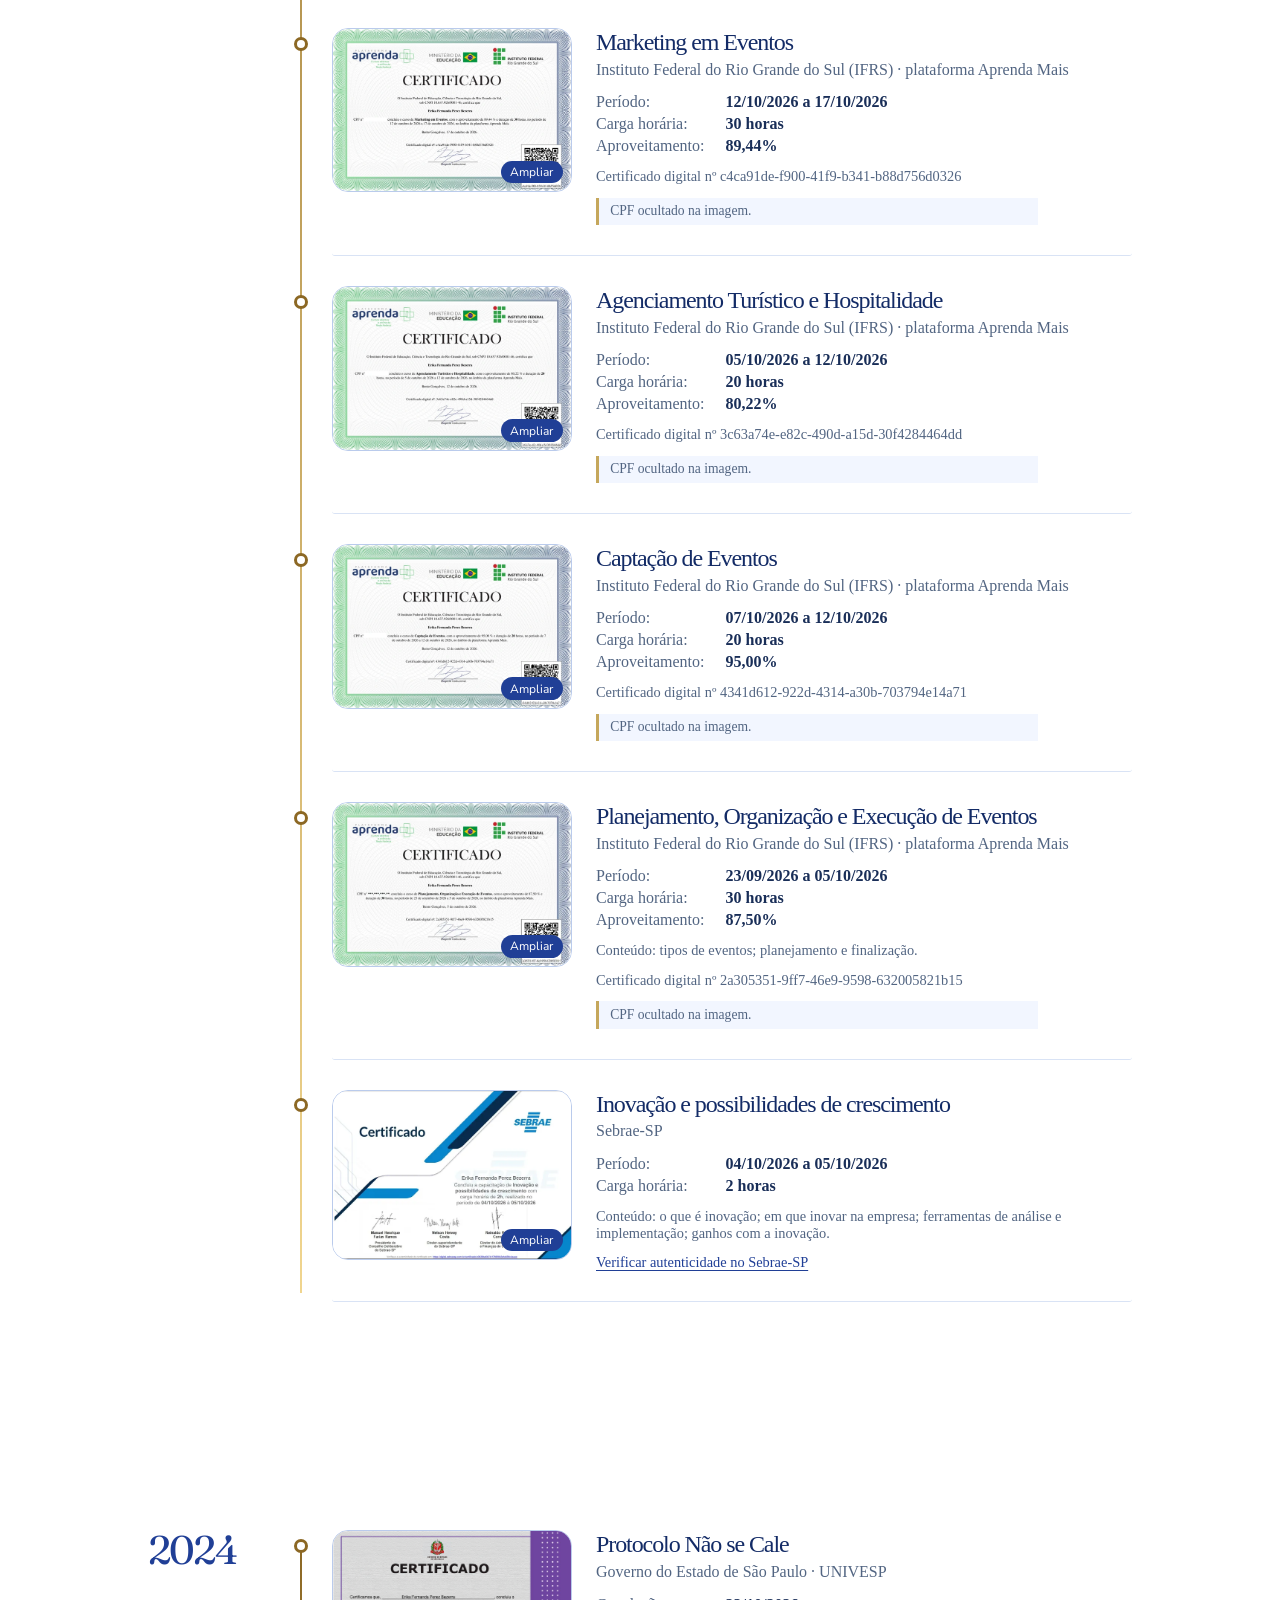
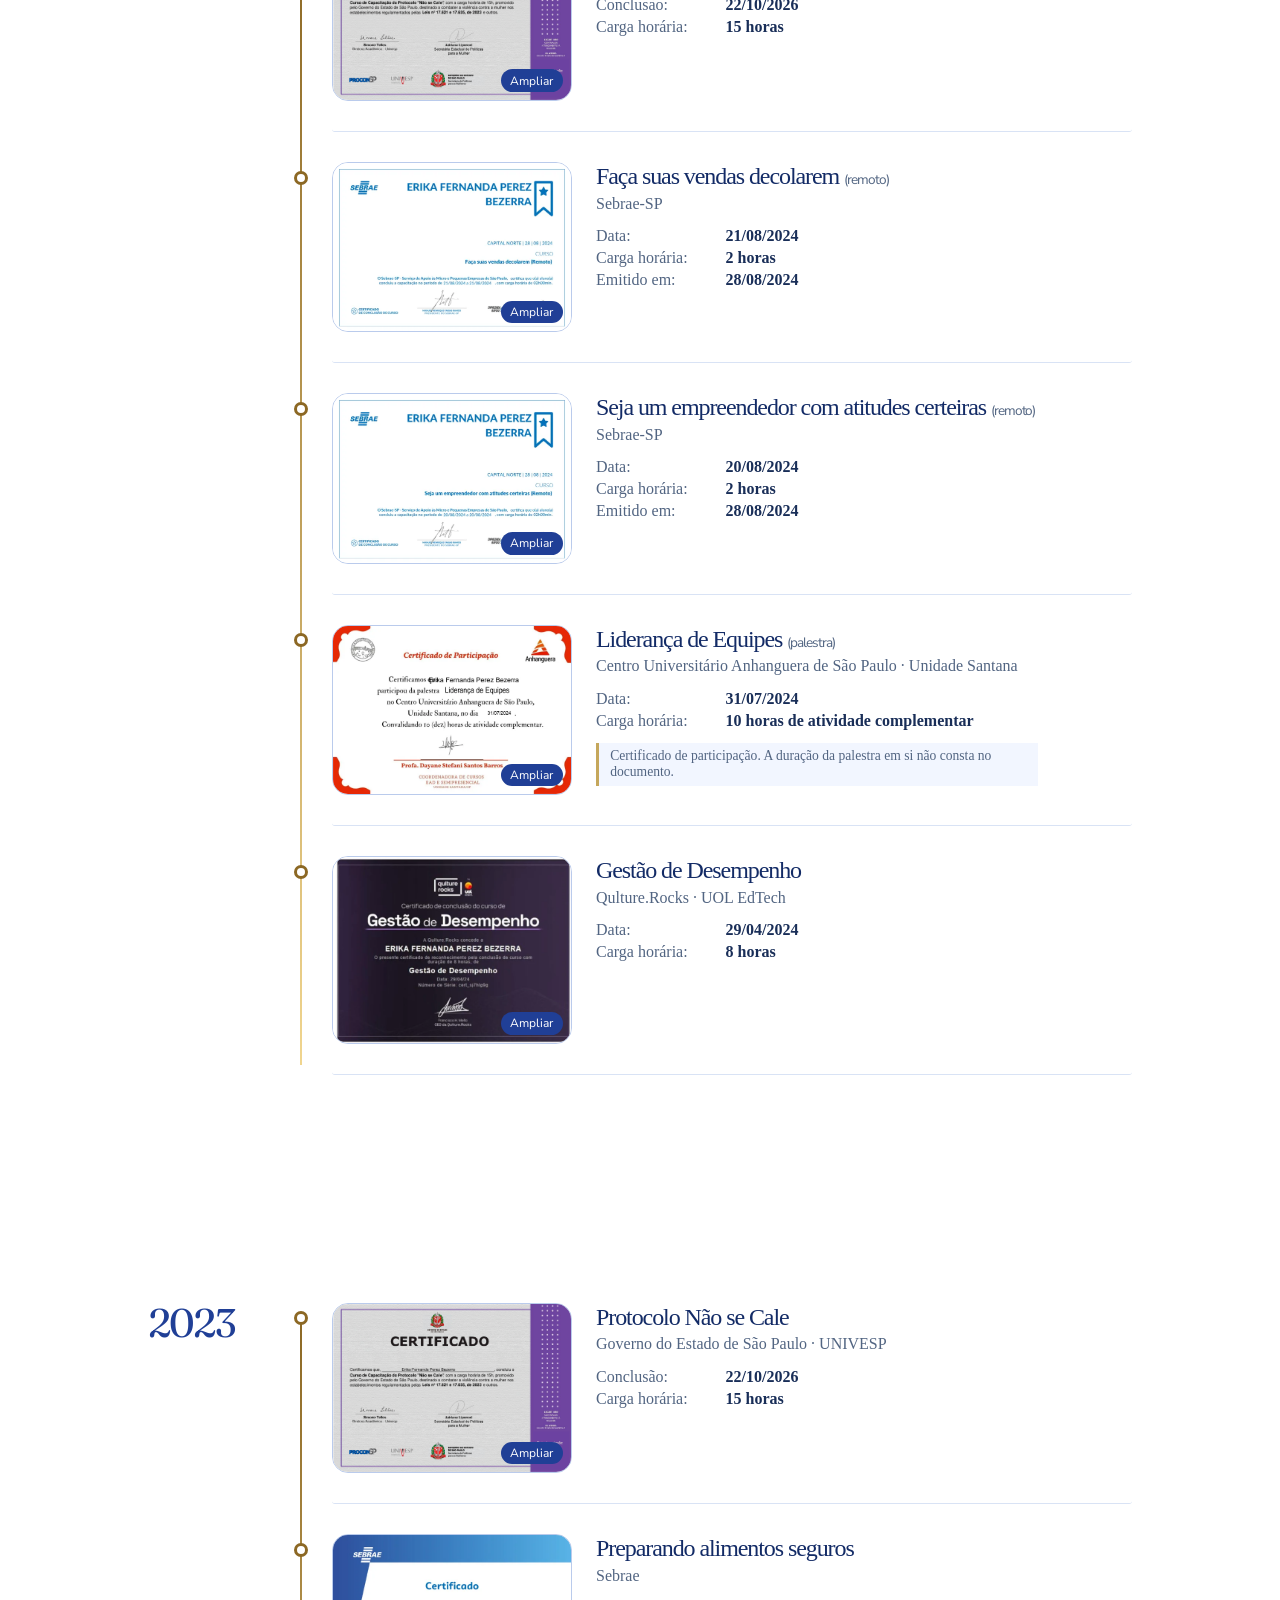
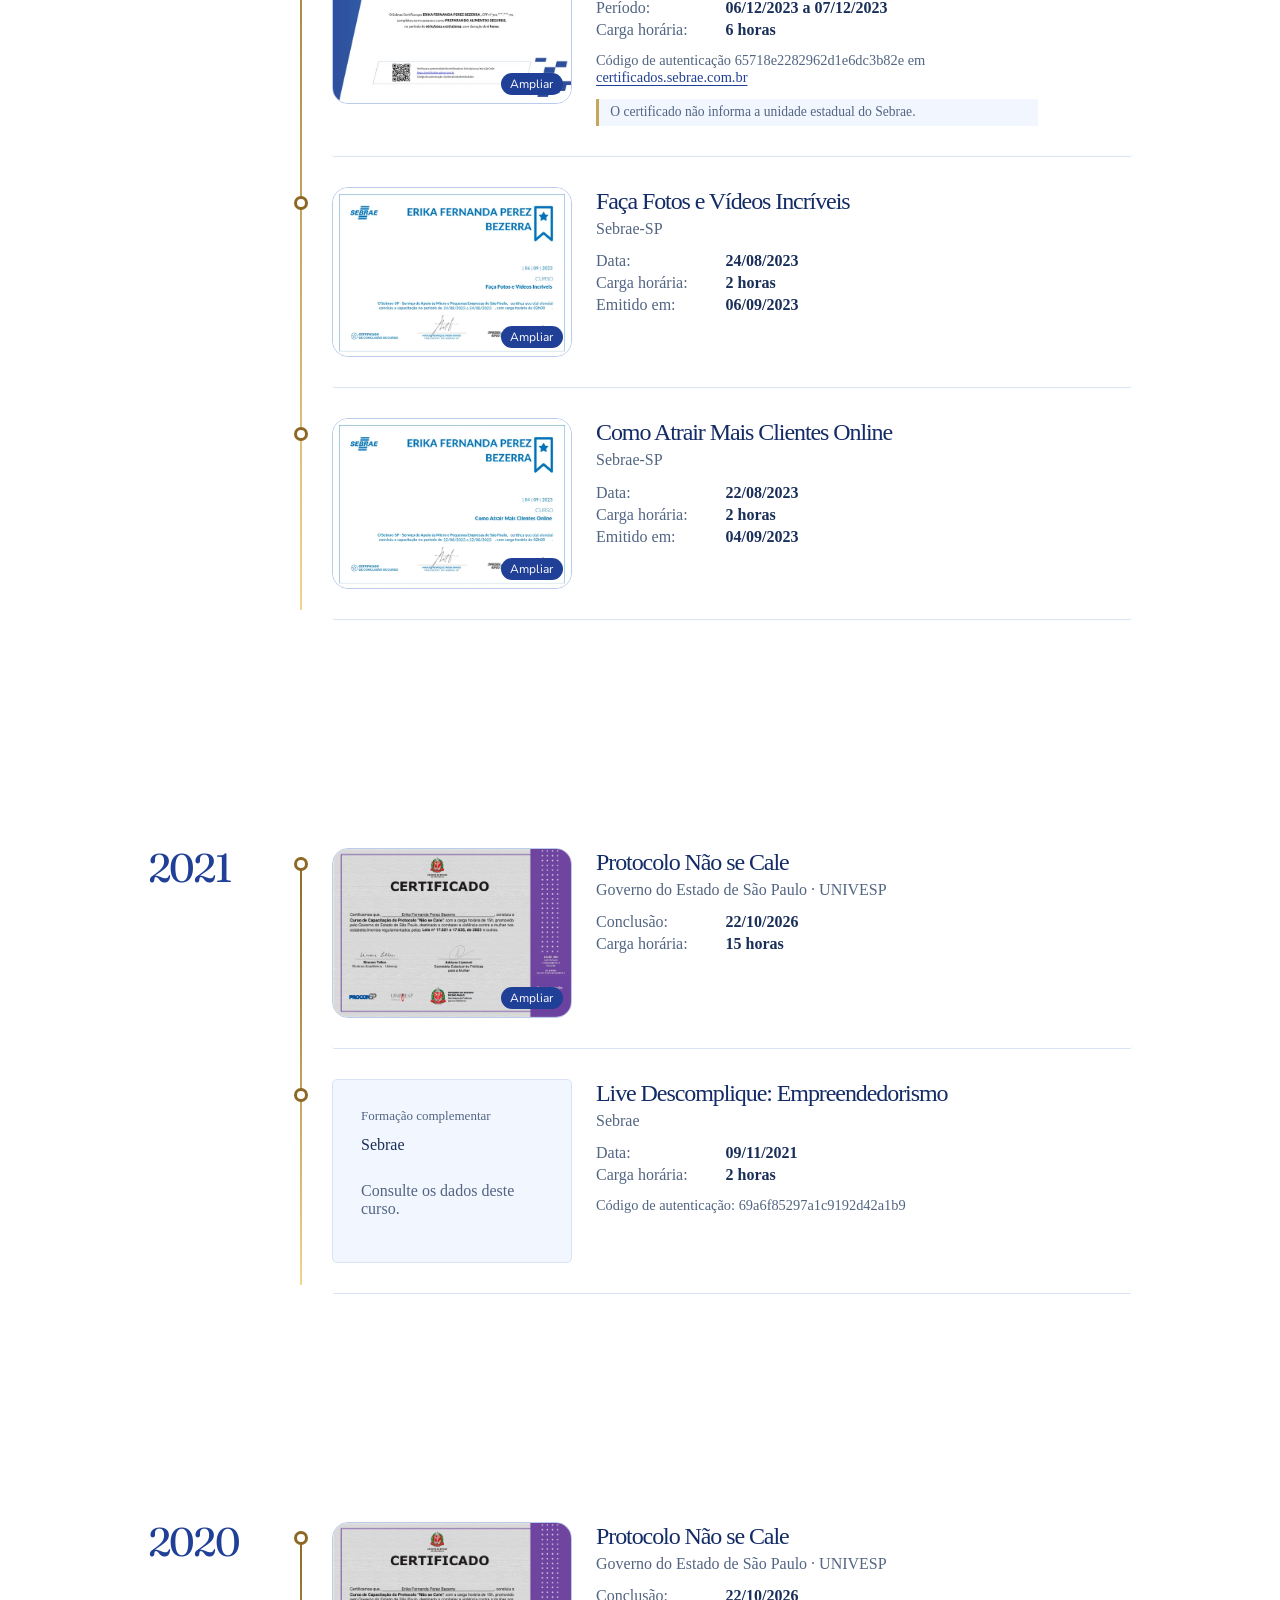
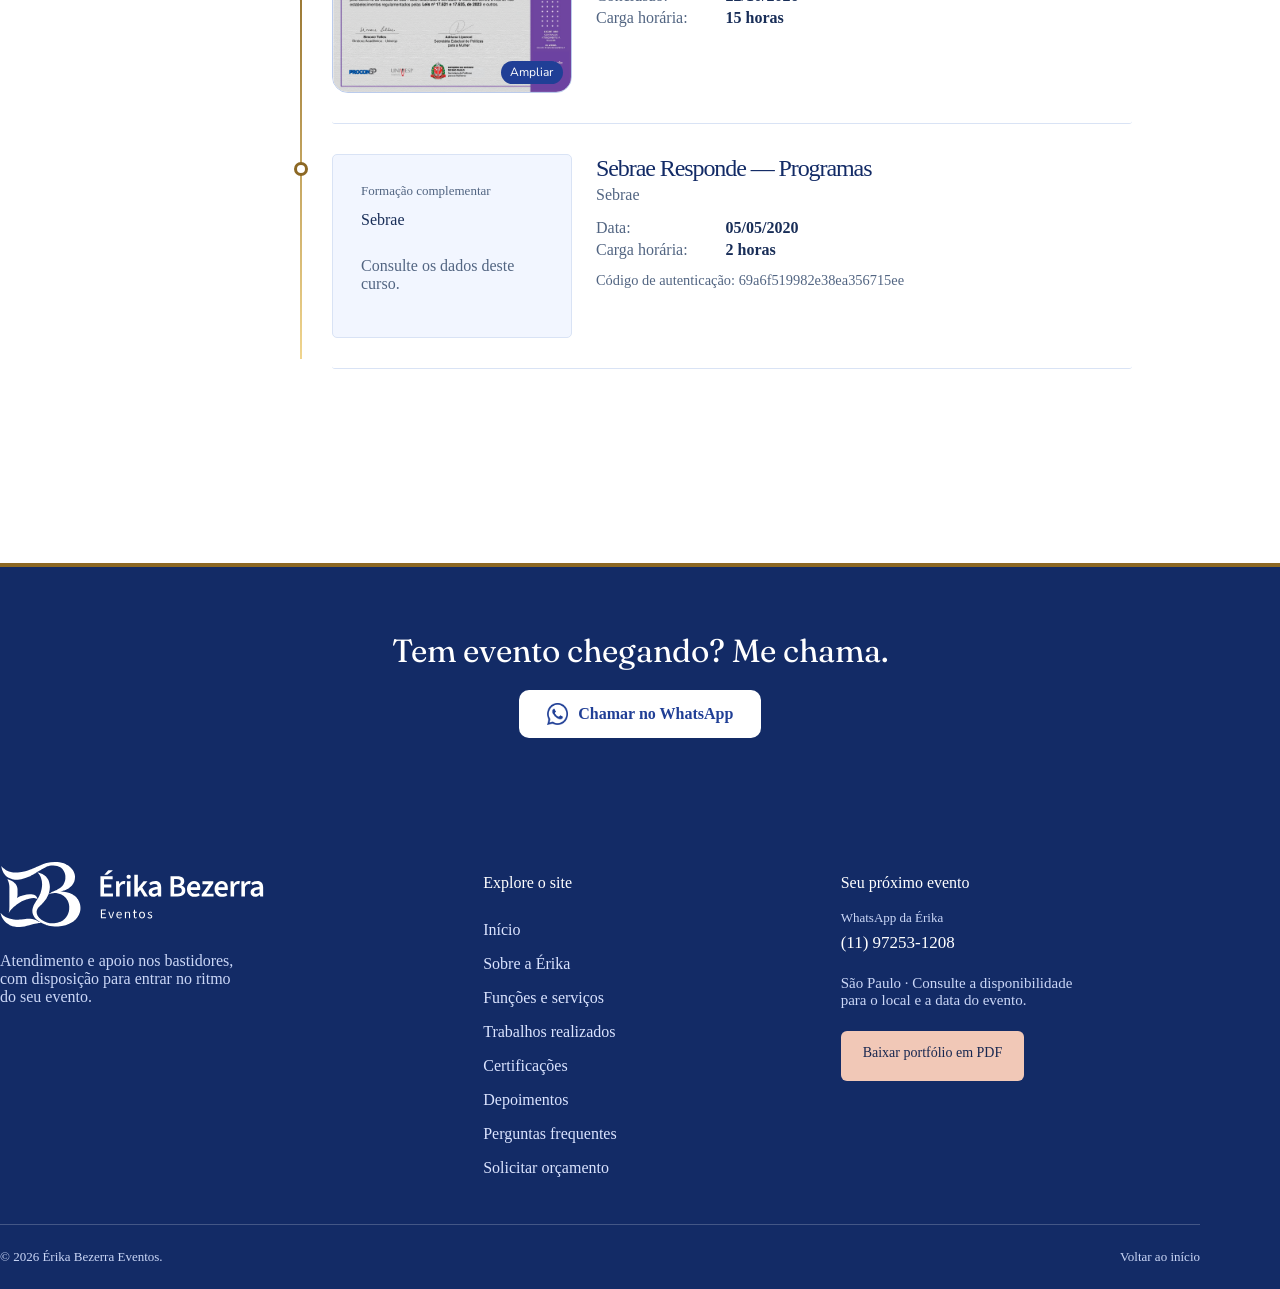
==== commit e0074f90: "Add files via upload" ====
--- a/certificacoes.html
+++ b/certificacoes.html
@@ -1,5 +1,14 @@
 <!DOCTYPE html>
 <html lang="pt-BR"><head>
+<!-- Google tag (gtag.js) -->
+<script async src="https://www.googletagmanager.com/gtag/js?id=G-FTS0TLWMLV"></script>
+<script>
+  window.dataLayer = window.dataLayer || [];
+  function gtag(){dataLayer.push(arguments);}
+  gtag('js', new Date());
+  gtag('config', 'G-FTS0TLWMLV');
+</script>
+
   <meta charset="utf-8">
   <meta name="viewport" content="width=device-width, initial-scale=1, viewport-fit=cover">
   <title>Certificações | Érika Bezerra Eventos</title>
@@ -218,3 +227,4 @@
 
 
 </body></html>
+
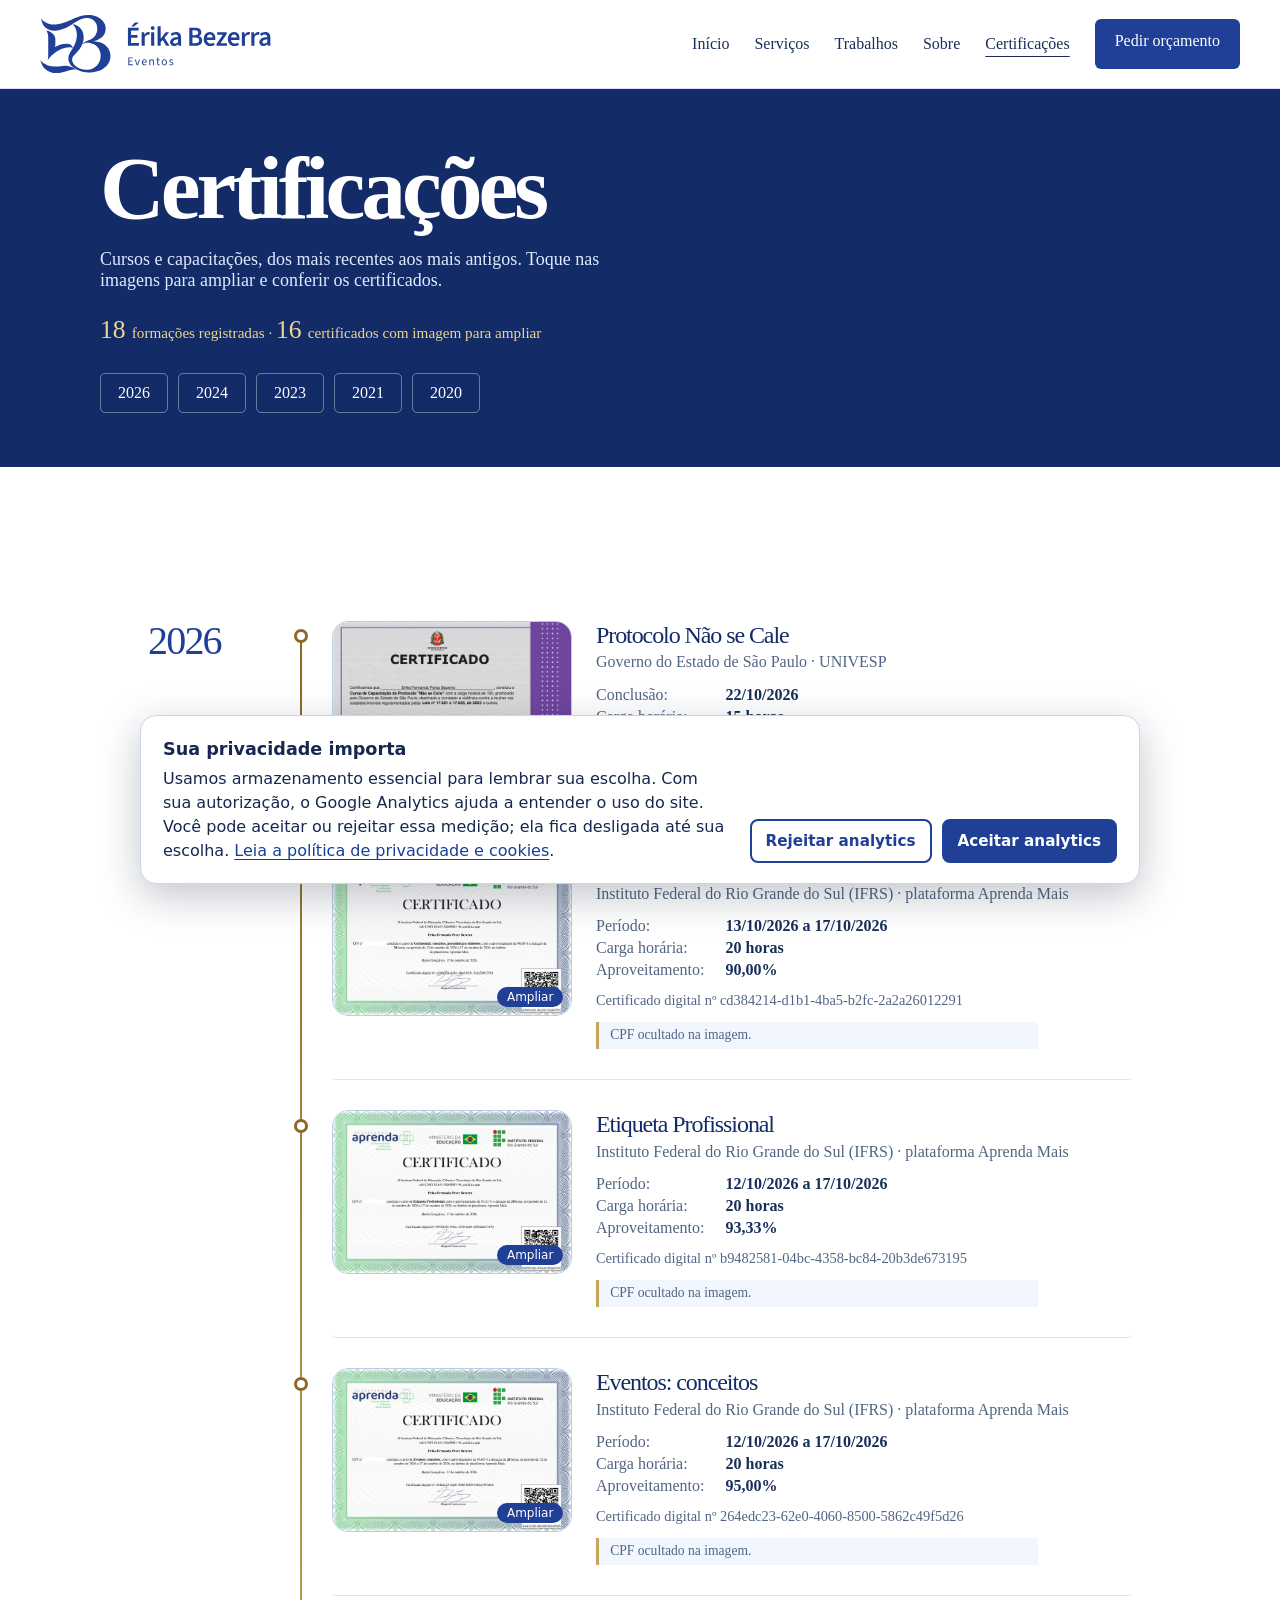
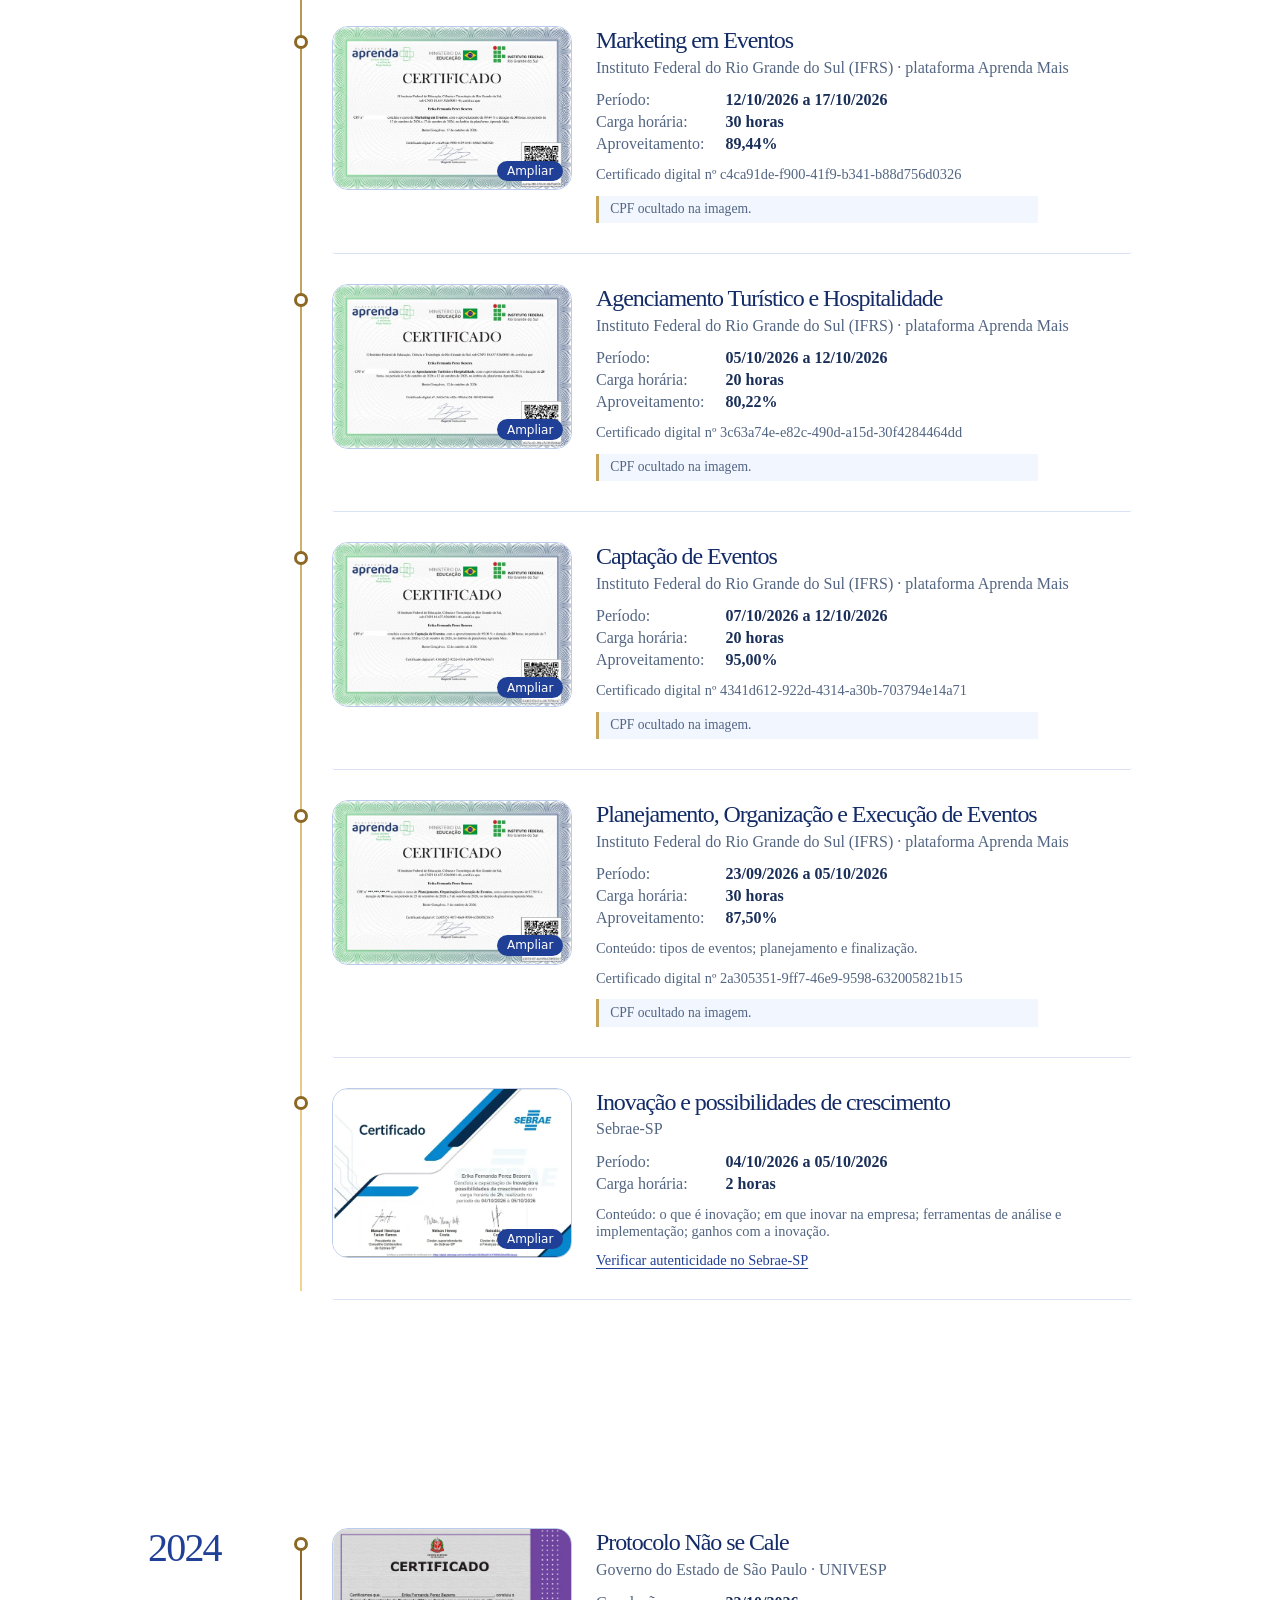
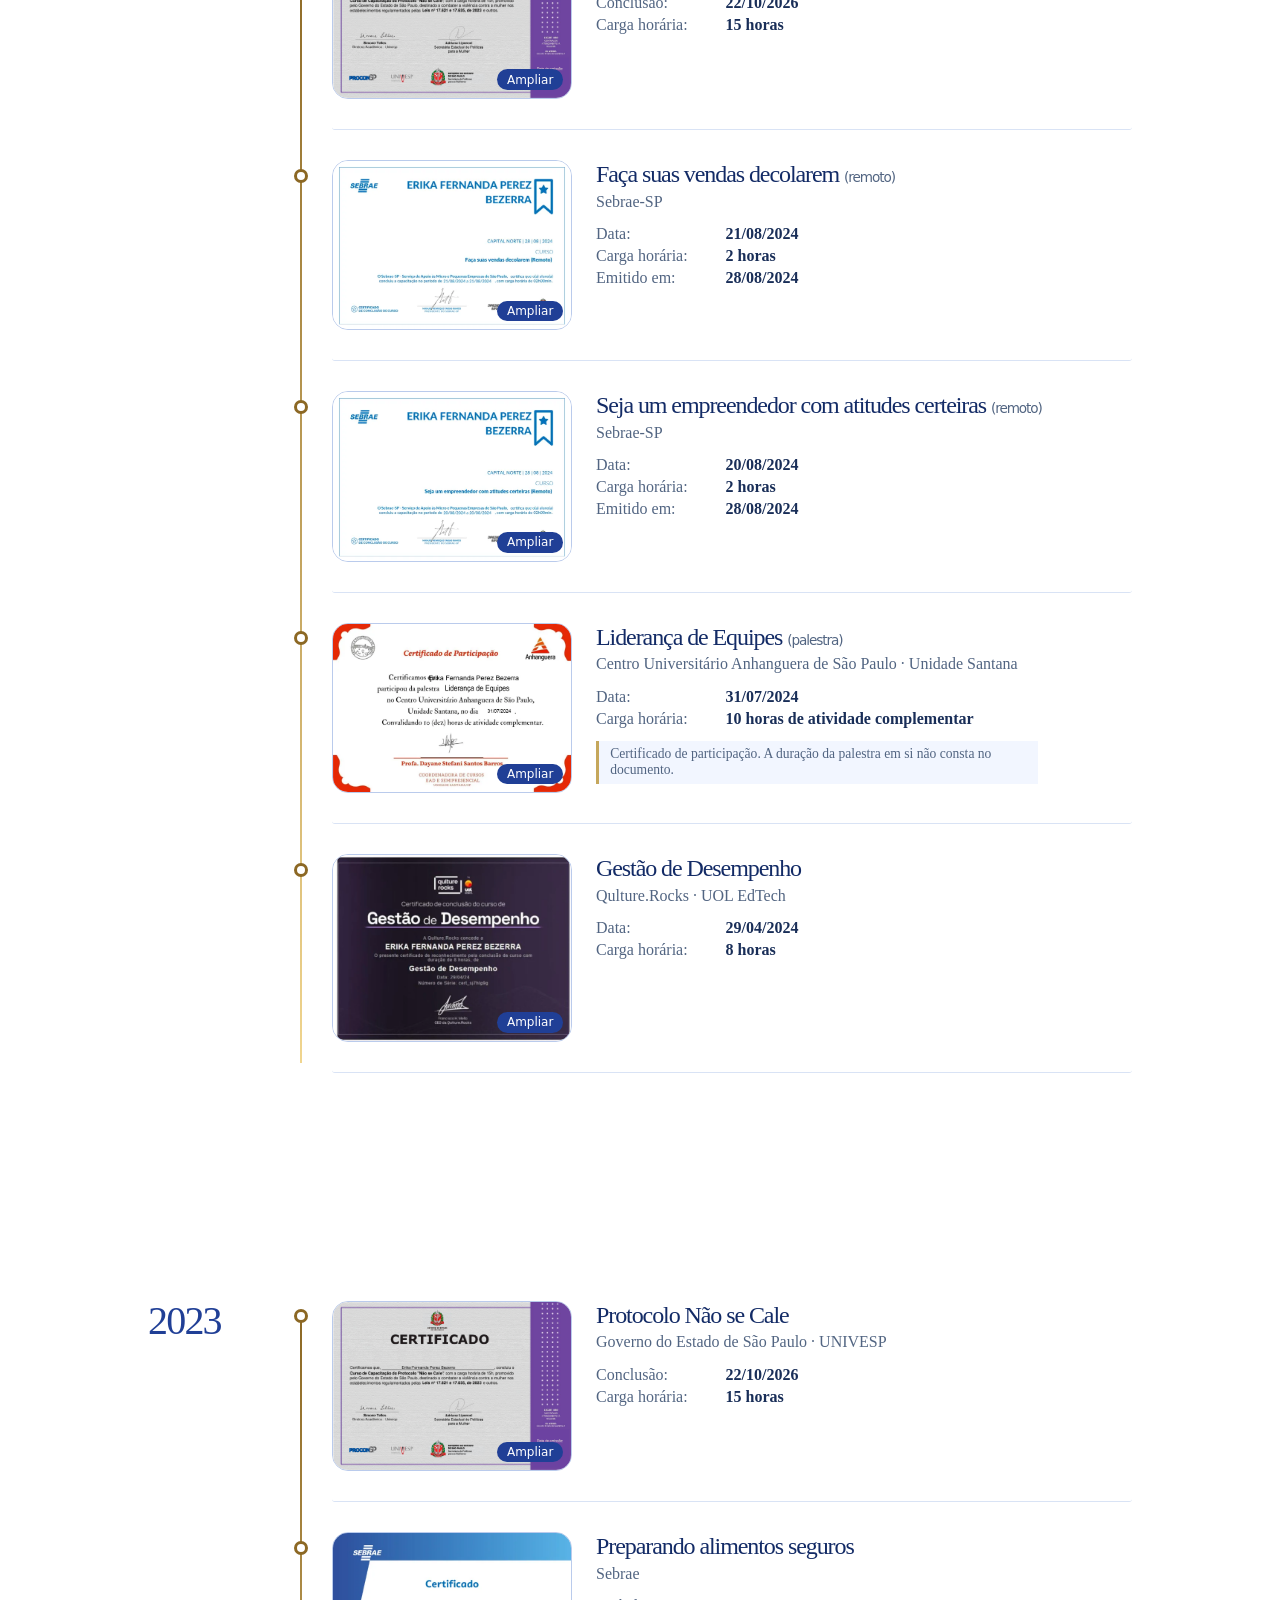
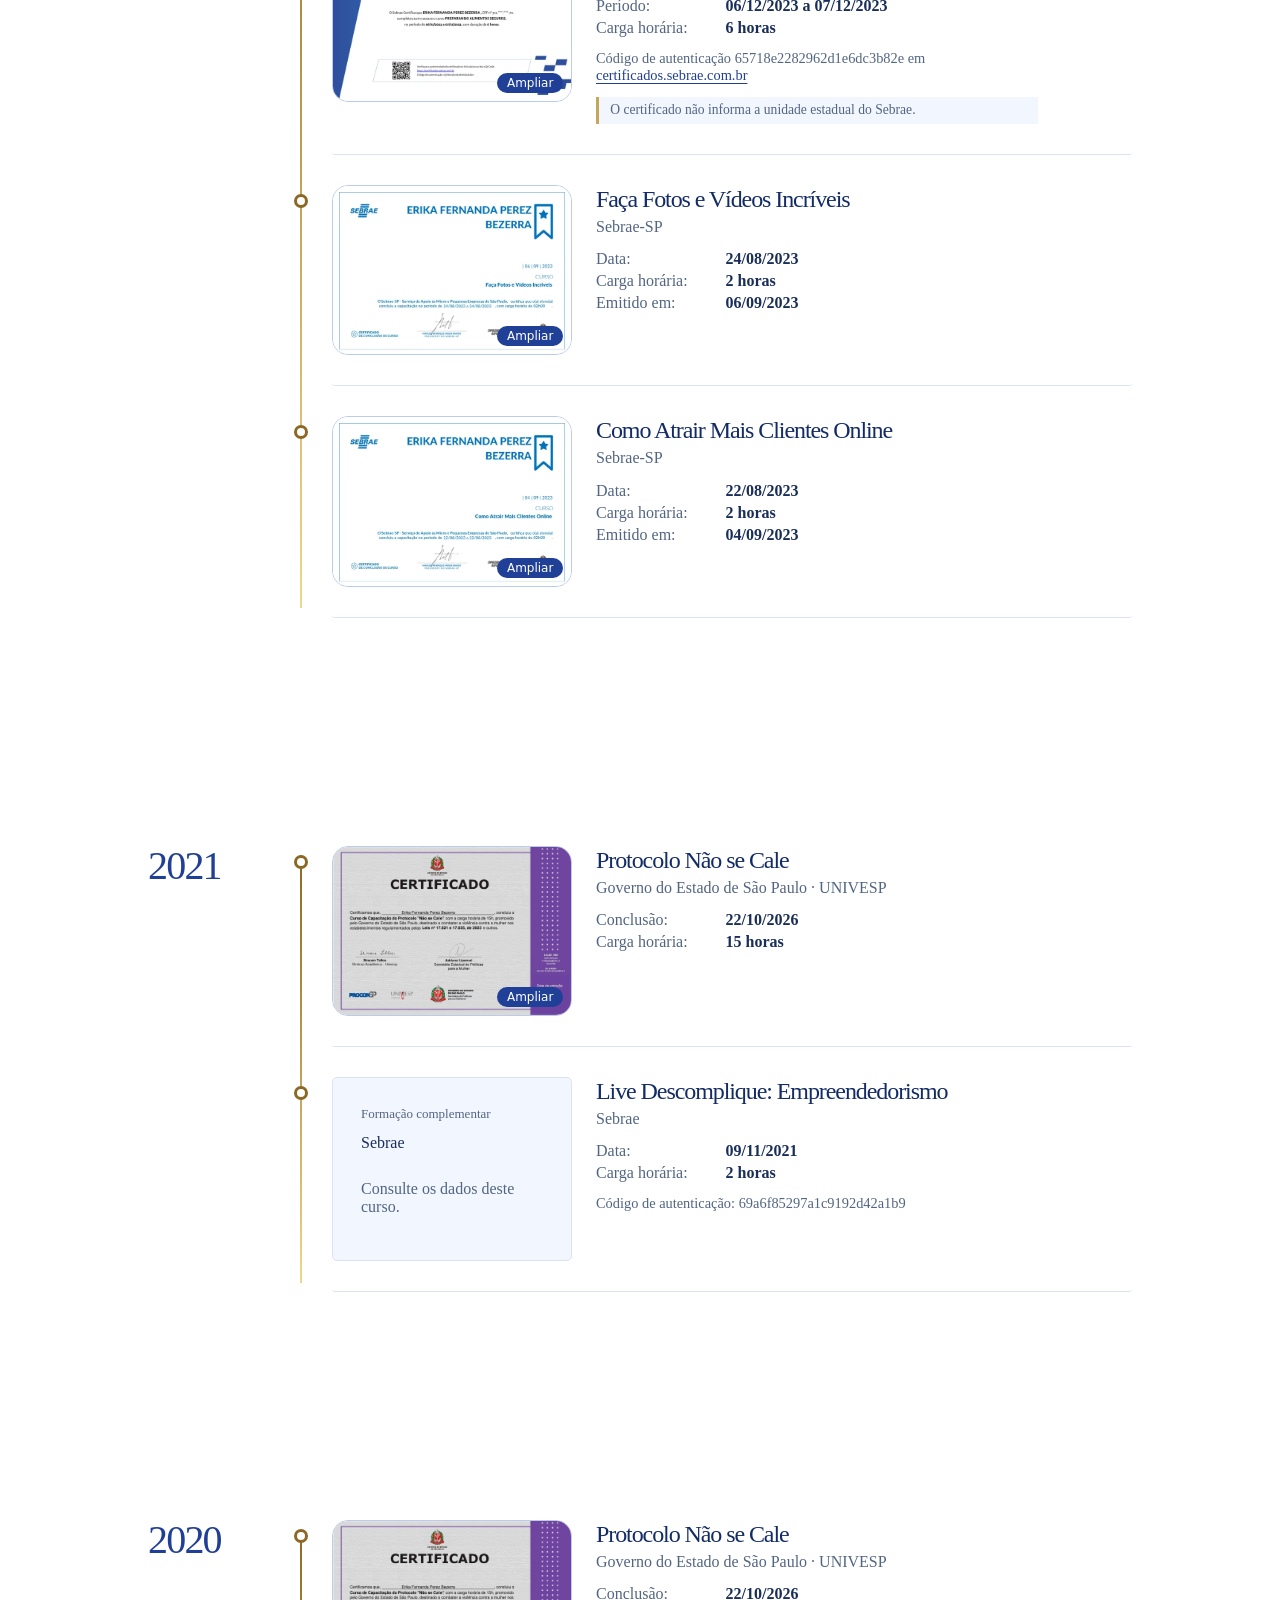
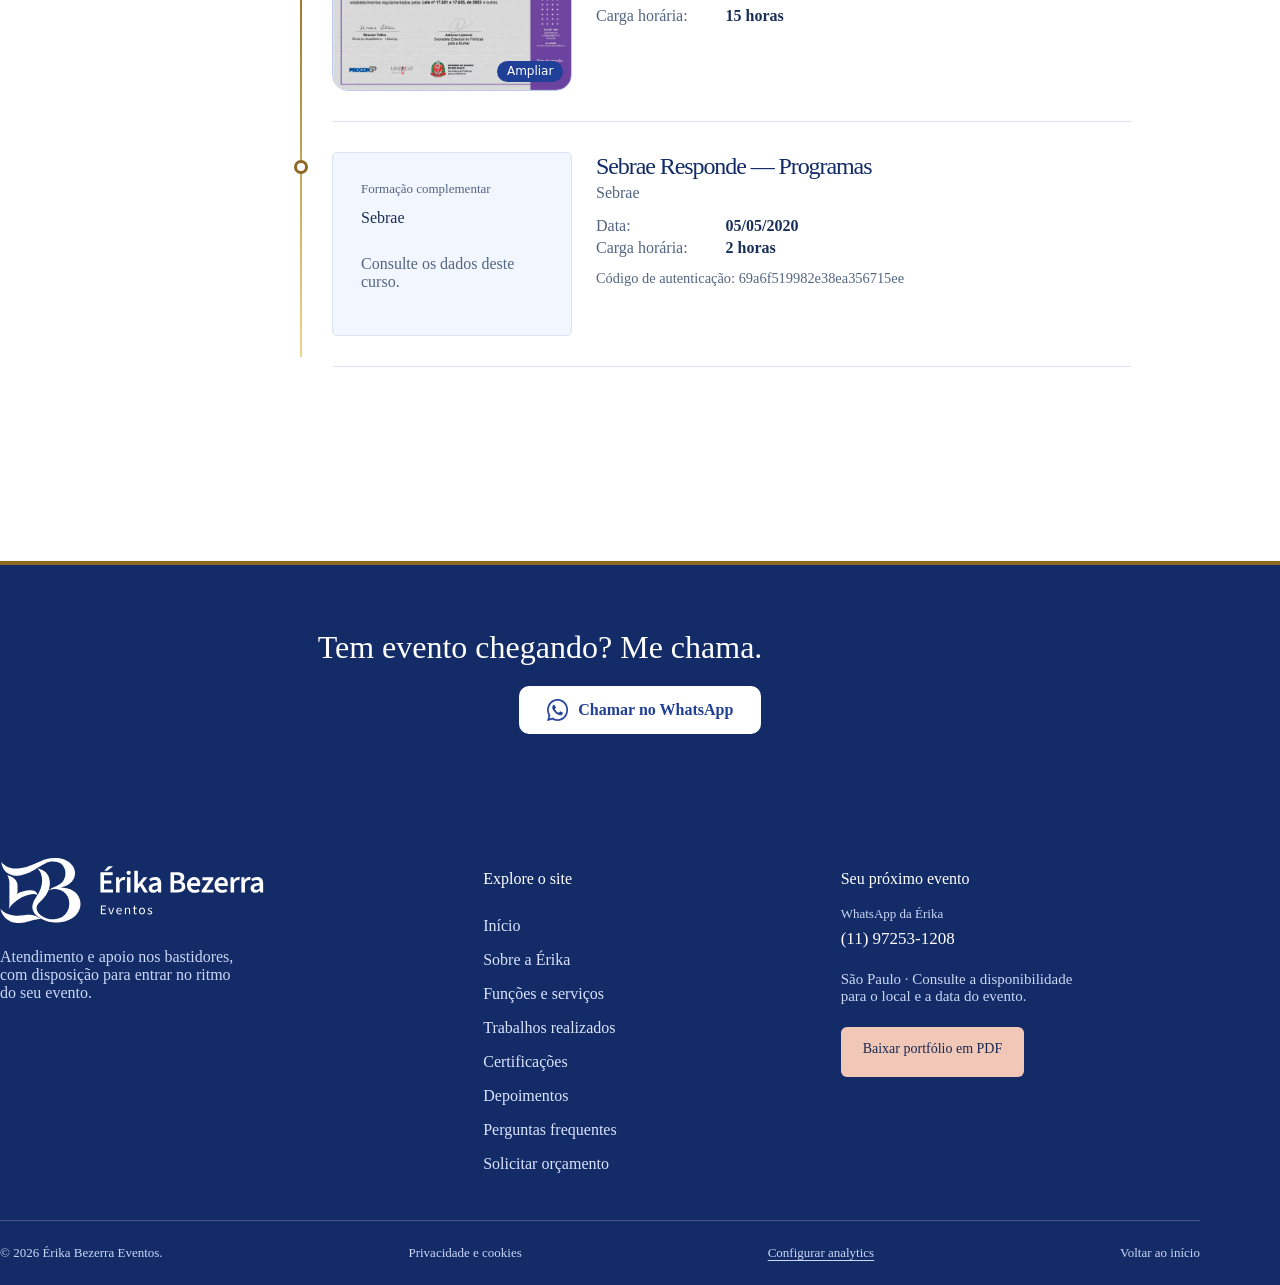
==== commit 6a0cf36c: "Add privacy and analytics consent controls" ====
--- a/certificacoes.html
+++ b/certificacoes.html
@@ -1,15 +1,8 @@
 <!DOCTYPE html>
 <html lang="pt-BR"><head>
-<!-- Google tag (gtag.js) -->
-<script async src="https://www.googletagmanager.com/gtag/js?id=G-FTS0TLWMLV"></script>
-<script>
-  window.dataLayer = window.dataLayer || [];
-  function gtag(){dataLayer.push(arguments);}
-  gtag('js', new Date());
-  gtag('config', 'G-FTS0TLWMLV');
-</script>
-
-  <meta charset="utf-8">
+<link rel="stylesheet" href="privacidade.css">
+
+<meta charset="utf-8">
   <meta name="viewport" content="width=device-width, initial-scale=1, viewport-fit=cover">
   <title>Certificações | Érika Bezerra Eventos</title>
   <meta name="description" content="Cursos, capacitações e palestras concluídos por Érika Bezerra, do mais recente ao mais antigo: eventos, atendimento, vendas, segurança de alimentos e liderança.">
@@ -24,9 +17,6 @@
 <link rel="canonical" href="https://erikabezerraeventos.com.br/certificacoes.html">
 <meta property="og:url" content="https://erikabezerraeventos.com.br/certificacoes.html">
 <meta property="og:image" content="https://erikabezerraeventos.com.br/img/og.jpg">
-<link rel="preconnect" href="https://fonts.googleapis.com">
-<link rel="preconnect" href="https://fonts.gstatic.com" crossorigin="">
-<link href="https://fonts.googleapis.com/css2?family=Fraunces:opsz,wght@9..144,300;9..144,400;9..144,500&amp;family=Nunito+Sans:wght@400;600;700&amp;display=swap" rel="stylesheet">
 <link rel="stylesheet" href="whatsapp-icons.css">
 <link rel="stylesheet" href="menu.css">
 <script src="menu.js" defer=""></script>
@@ -226,5 +216,6 @@
   <script src="certificacoes.js"></script>
 
 
+<script defer src="consentimento.js"></script>
 </body></html>
 
--- a/privacidade.css
+++ b/privacidade.css
@@ -0,0 +1,8 @@
+.privacy-banner[hidden]{display:none}
+.privacy-banner{position:fixed;z-index:1000;inset:auto 16px 16px;display:flex;align-items:flex-end;justify-content:space-between;gap:22px;max-width:1000px;margin-inline:auto;padding:20px 22px;background:#fff;color:#172750;border:1px solid #cbd3e8;border-radius:16px;box-shadow:0 12px 40px #101a3540;font:16px/1.5 system-ui,sans-serif}
+.privacy-banner__copy{max-width:650px}.privacy-banner__copy strong{display:block;margin-bottom:5px;font-size:1.1rem}.privacy-banner__copy p{margin:0}.privacy-banner a{color:#173f99;text-decoration:underline;text-underline-offset:3px}
+.privacy-banner__actions{display:flex;flex-wrap:wrap;gap:10px;flex-shrink:0}.privacy-banner button{min-height:44px;padding:9px 14px;border:2px solid #203f96;border-radius:8px;background:#fff;color:#203f96;font:700 .95rem system-ui,sans-serif;cursor:pointer}.privacy-banner button[data-choice=accept]{background:#203f96;color:#fff}.privacy-banner button:focus-visible,.privacy-banner a:focus-visible{outline:3px solid #db8a31;outline-offset:3px}
+.privacy-settings-link{margin:0;padding:0;border:0;background:none;color:inherit;font:inherit;text-decoration:underline;text-underline-offset:3px;cursor:pointer}.privacy-settings-link:focus-visible{outline:3px solid #db8a31;outline-offset:3px}
+@media(max-width:700px){.privacy-banner{inset:auto 10px 10px;display:block;padding:16px}.privacy-banner__actions{margin-top:12px}.privacy-banner button{flex:1}}
+@media(prefers-reduced-motion:reduce){.privacy-banner *{scroll-behavior:auto}}
+
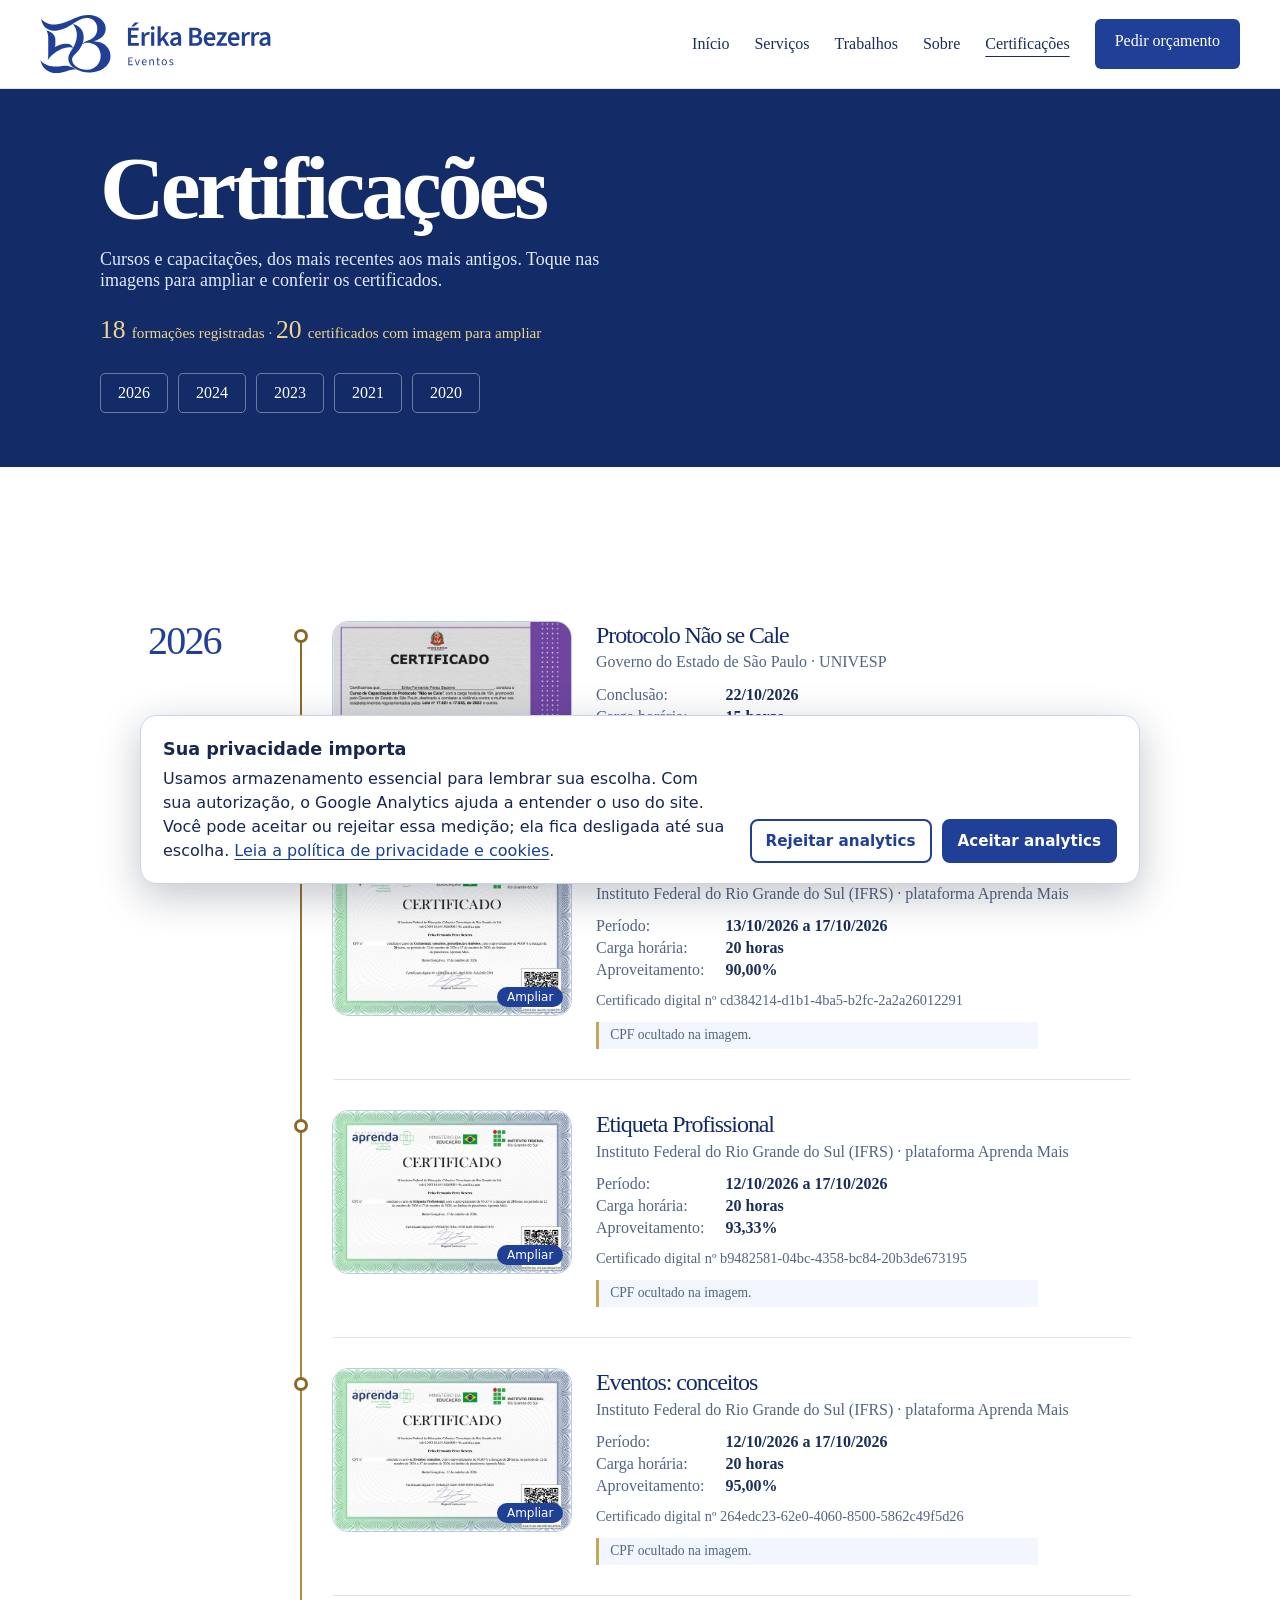
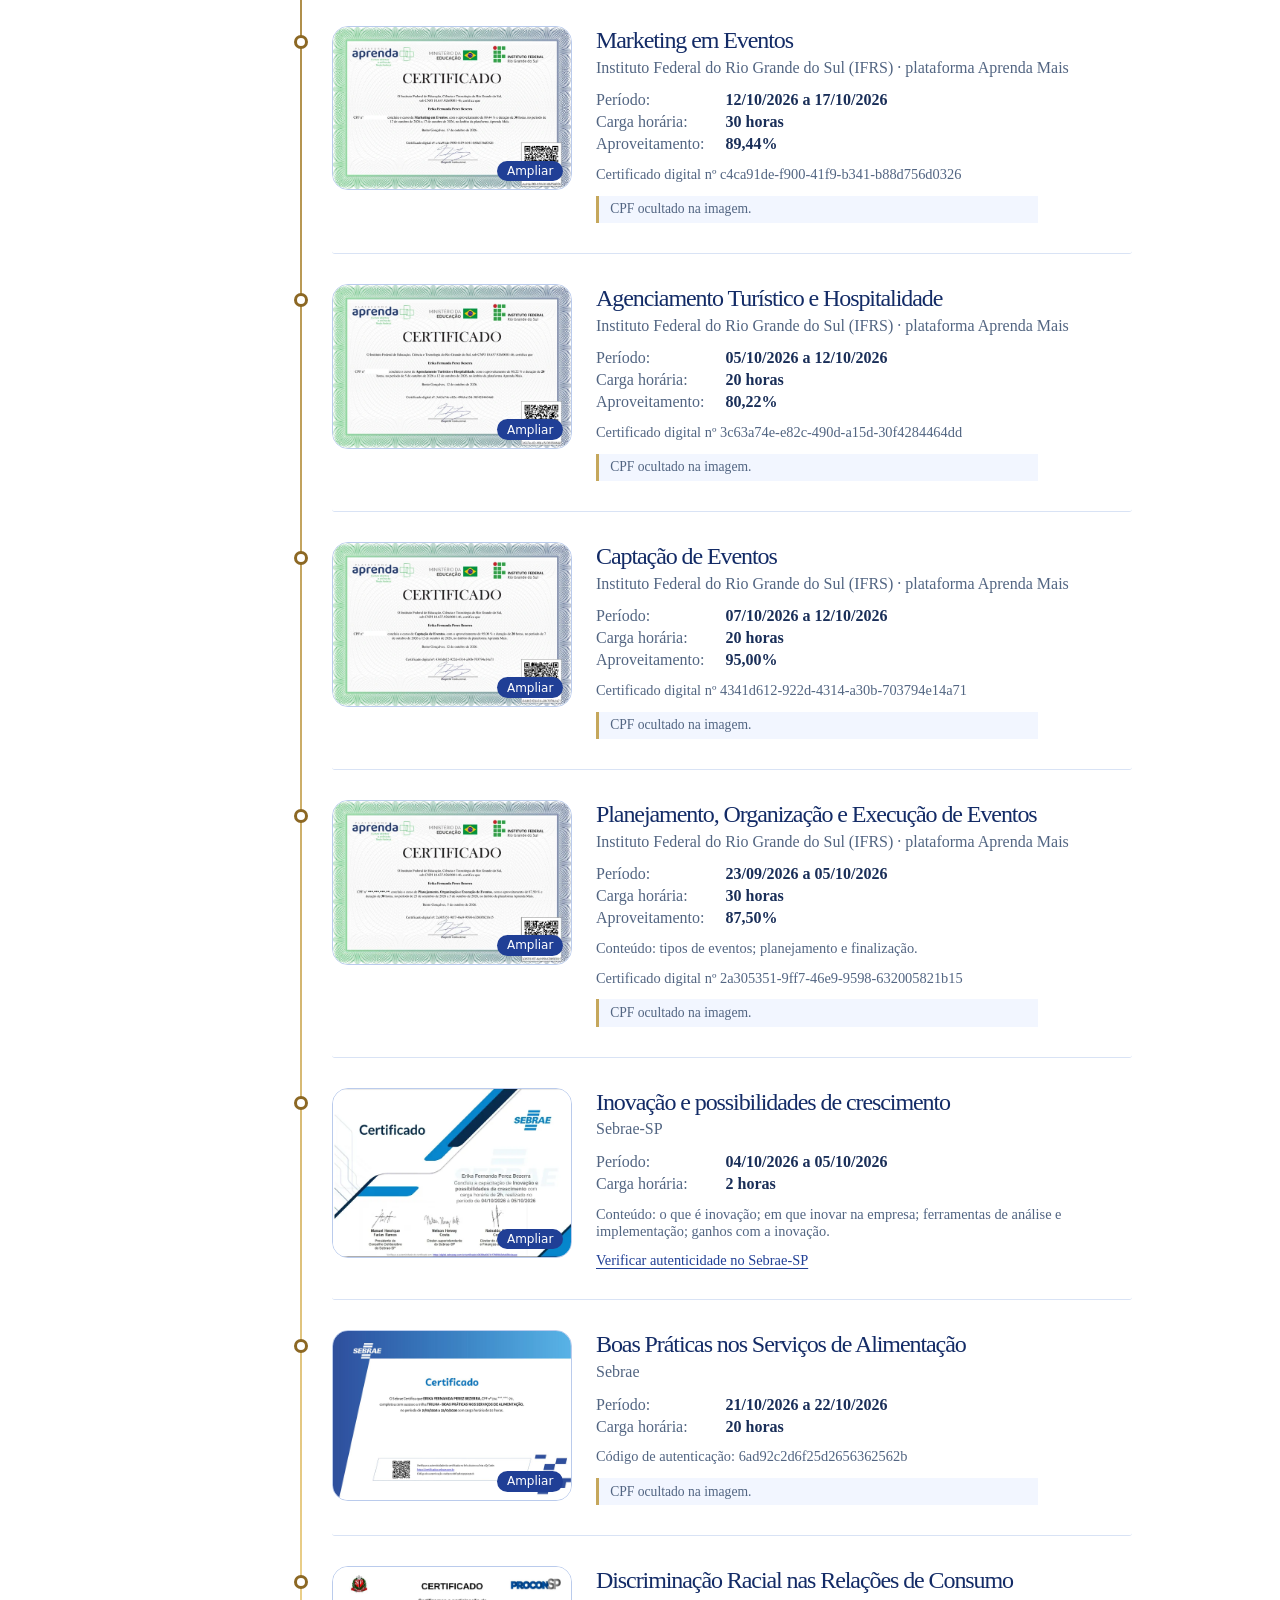
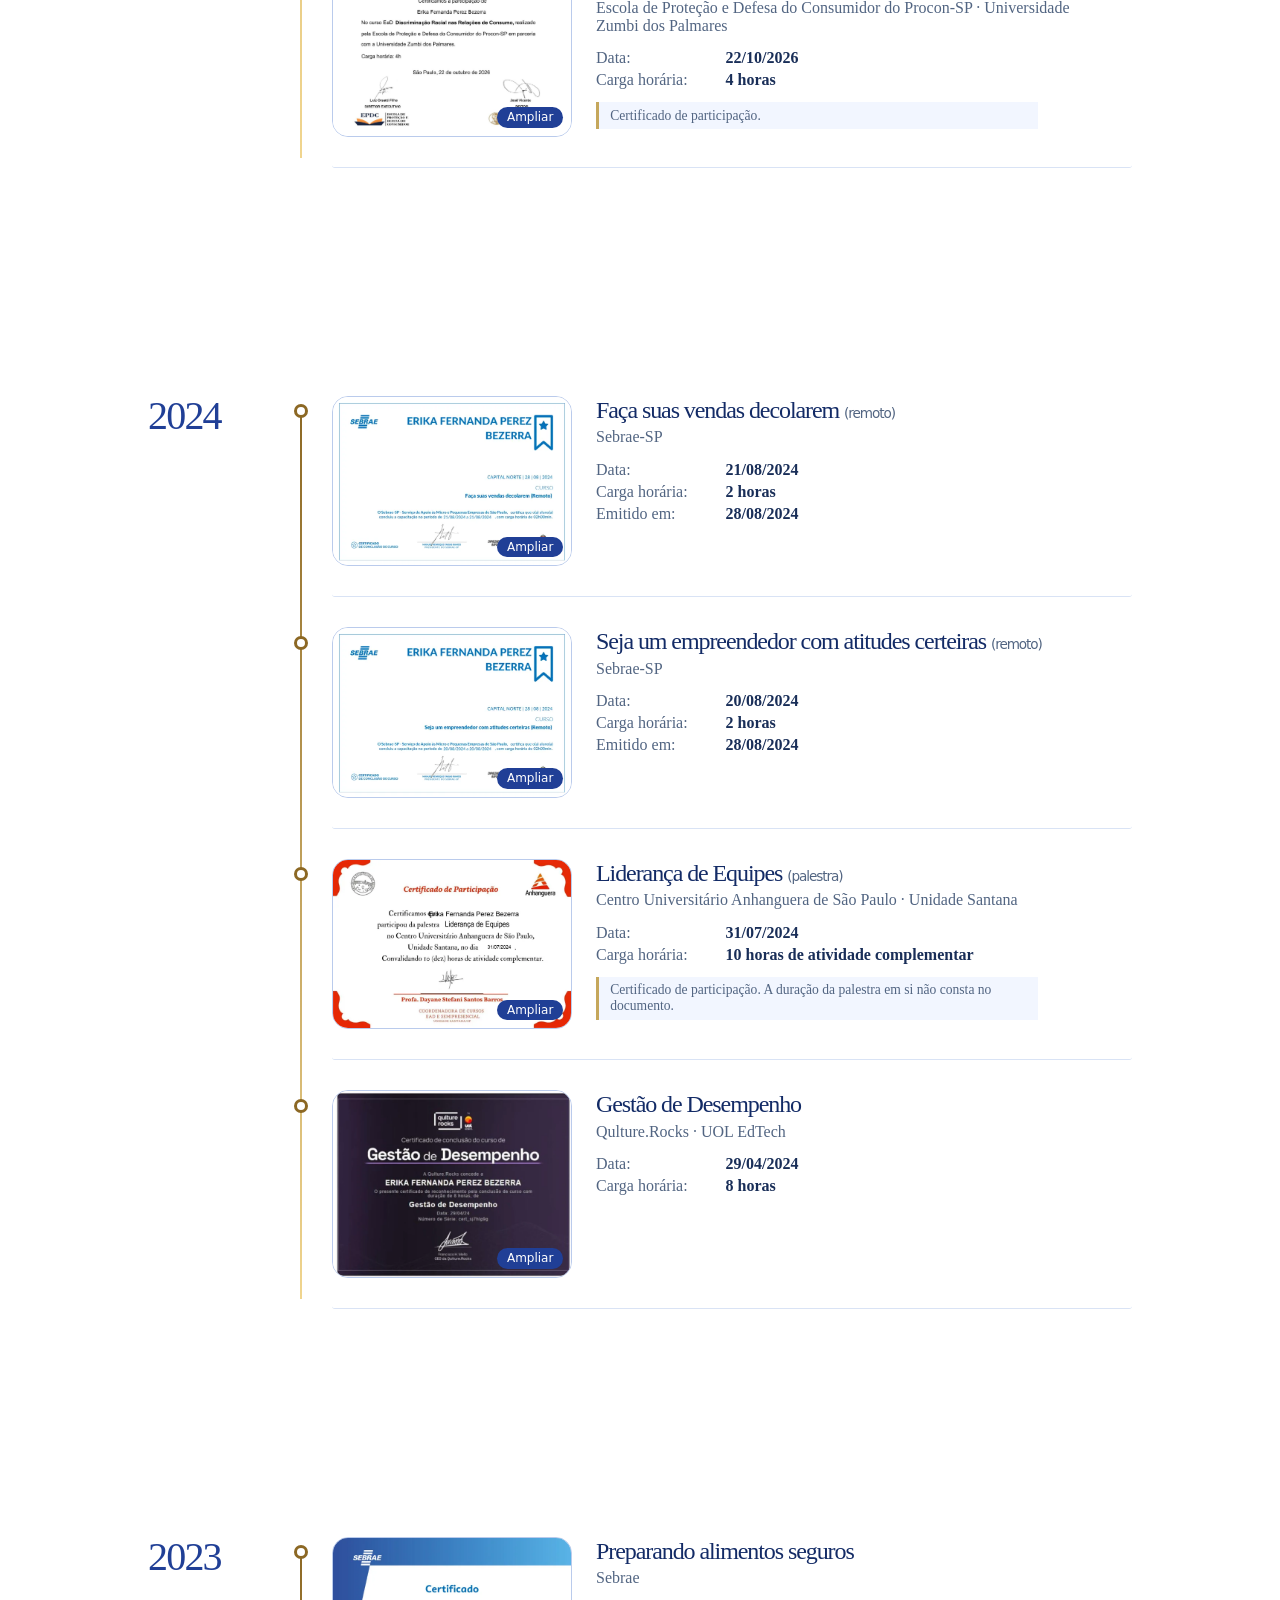
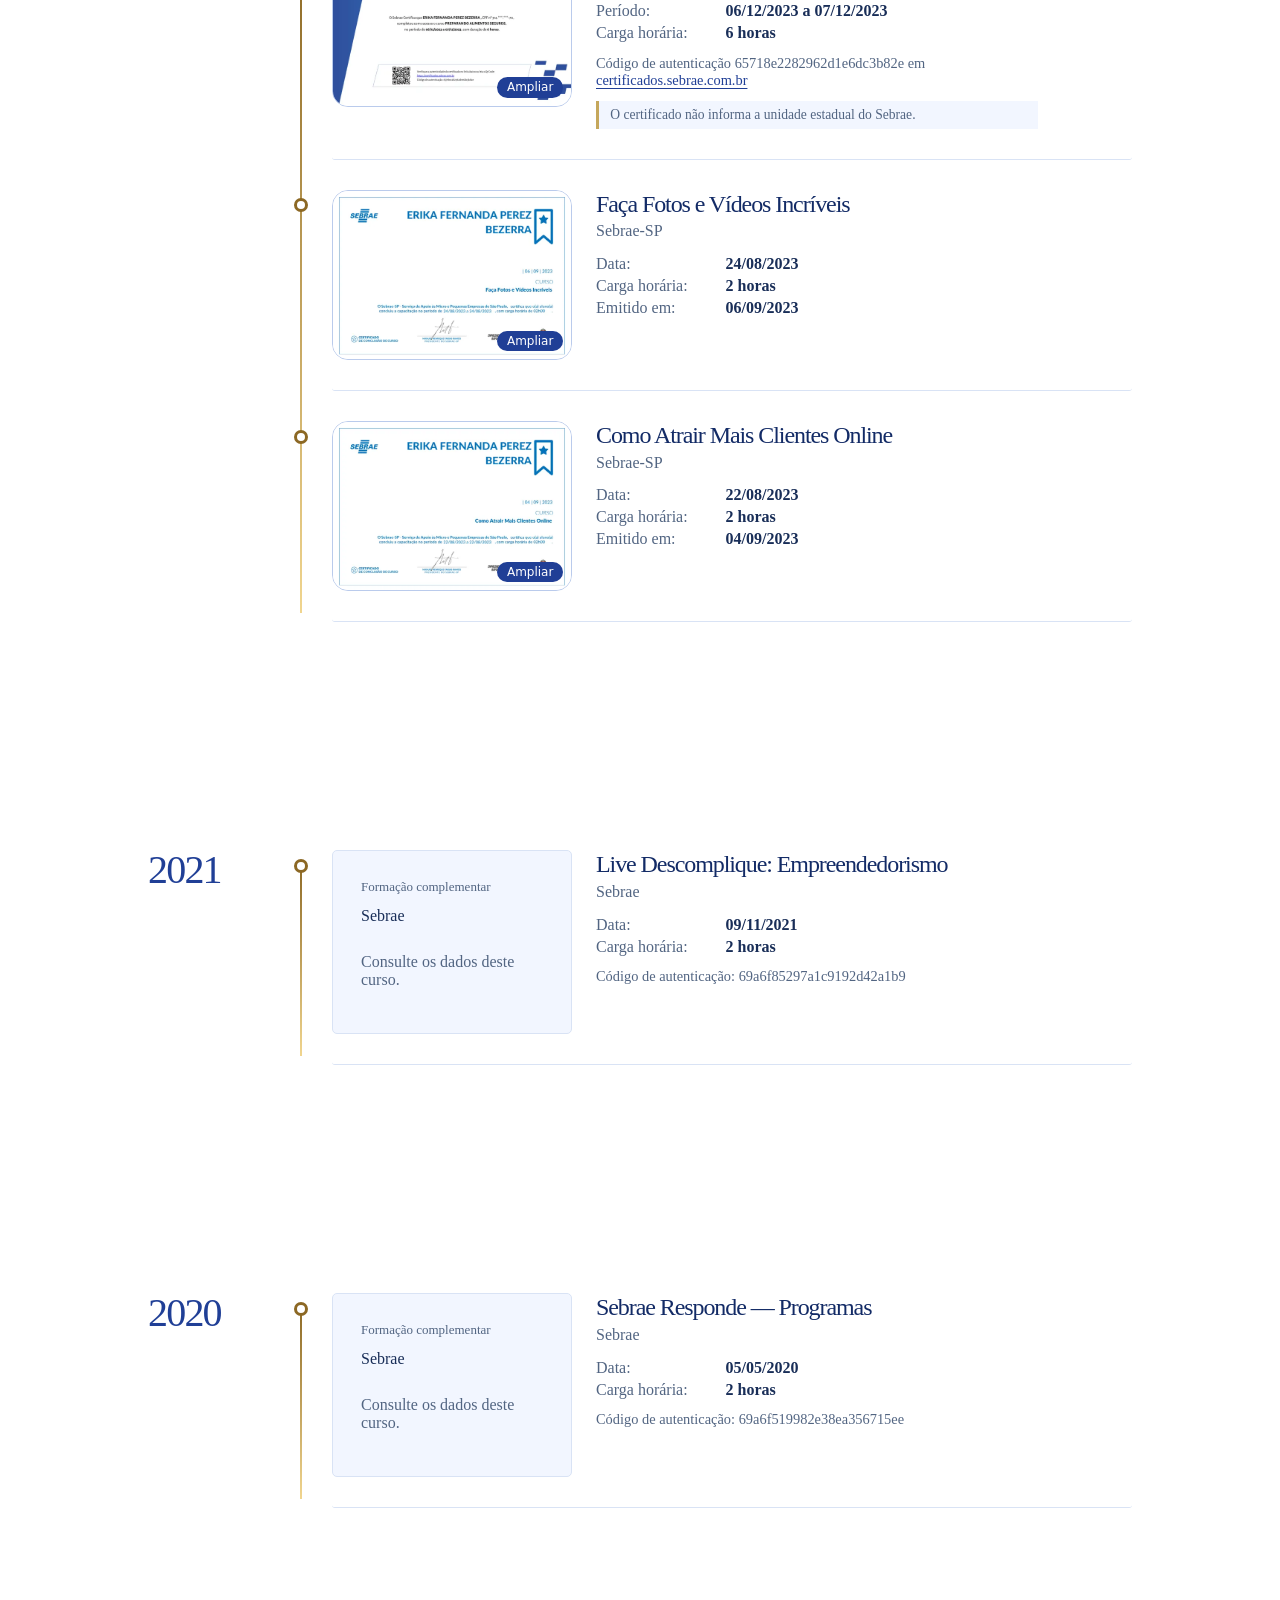
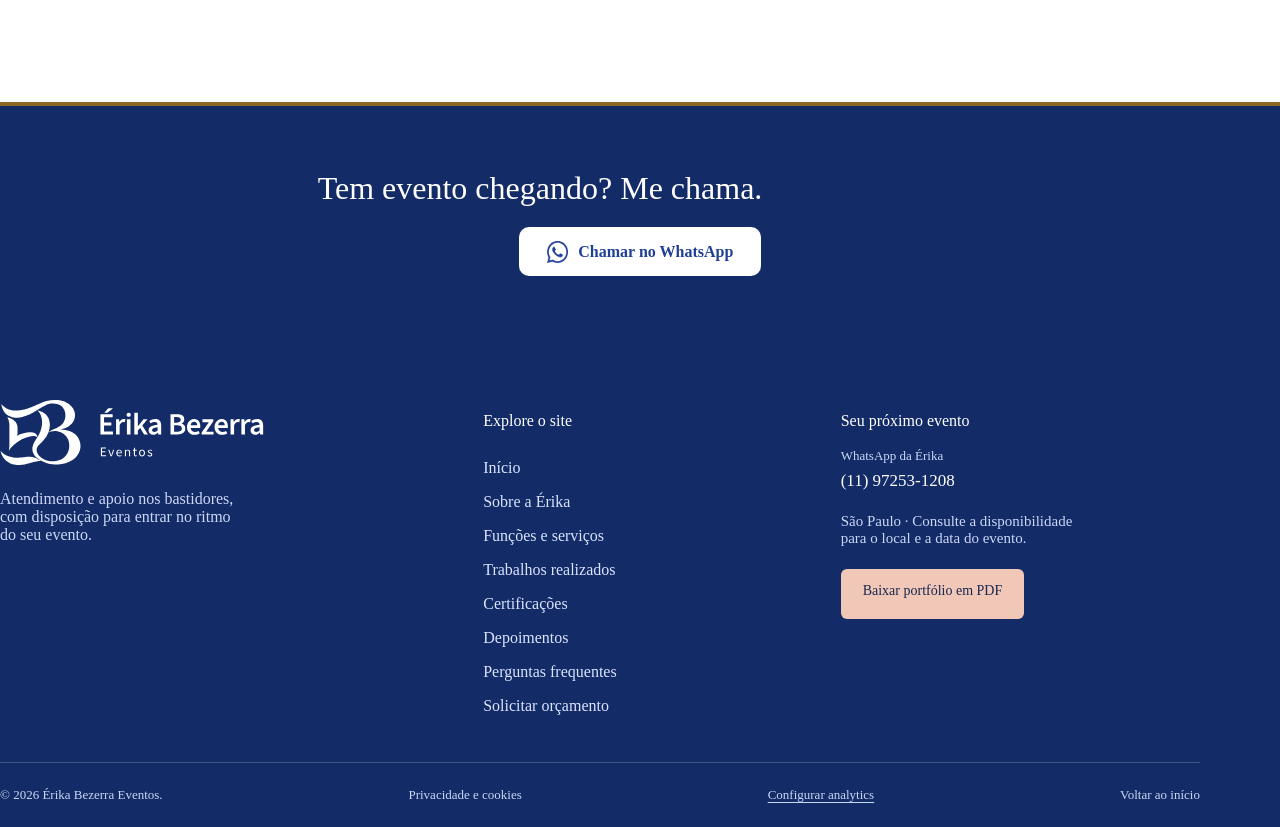
==== commit f2240d20: "Correct certificates and add Sesc and CTN portfolio updates" ====
--- a/certificacoes.html
+++ b/certificacoes.html
@@ -34,7 +34,7 @@
       <div class="abertura__miolo">
         <h1>Certificações</h1>
         <p class="abertura__texto">Cursos e capacitações, dos mais recentes aos mais antigos. Toque nas imagens para ampliar e conferir os certificados.</p>
-        <p class="abertura__total"><strong>18</strong> formações registradas · <strong>16</strong> certificados com imagem para ampliar</p>
+        <p class="abertura__total"><strong>18</strong> formações registradas · <strong>20</strong> certificados com imagem para ampliar</p>
       <nav class="certificate-years" aria-label="Ir para o ano da formação"><a href="#ano-2026">2026</a><a href="#ano-2024">2024</a><a href="#ano-2023">2023</a><a href="#ano-2021">2021</a><a href="#ano-2020">2020</a></nav></div>
     </section>
 
@@ -79,13 +79,13 @@
             </div>
           </li>
 
-        </ol>
+        <li class="item" id="cert-2026-10-boas-praticas-alimentacao"><button type="button" class="item__img" data-full="img/certificados/2026-10-boas-praticas-alimentacao.jpg" data-legenda="Trilha Boas Práticas nos Serviços de Alimentação · Sebrae · 21 a 22/10/2026" aria-label="Ampliar certificado: Boas Práticas nos Serviços de Alimentação"><img src="img/certificados/2026-10-boas-praticas-alimentacao.jpg" width="640" height="453" loading="lazy" alt="Certificado Sebrae da trilha Boas Práticas nos Serviços de Alimentação"></button><div class="item__texto"><h3>Boas Práticas nos Serviços de Alimentação</h3><p class="item__inst">Sebrae</p><dl class="dados"><div><dt>Período</dt><dd><time datetime="2026-10-21">21/10/2026</time> a <time datetime="2026-10-22">22/10/2026</time></dd></div><div><dt>Carga horária</dt><dd>20 horas</dd></div></dl><p class="item__verif">Código de autenticação: 6ad92c2d6f25d2656362562b</p><p class="aviso">CPF ocultado na imagem.</p></div></li><li class="item" id="cert-2026-10-discriminacao-racial-consumo"><button type="button" class="item__img" data-full="img/certificados/2026-10-discriminacao-racial-consumo.jpg" data-legenda="Discriminação Racial nas Relações de Consumo · Procon-SP e Universidade Zumbi dos Palmares · 22/10/2026" aria-label="Ampliar certificado: Discriminação Racial nas Relações de Consumo"><img src="img/certificados/2026-10-discriminacao-racial-consumo.jpg" width="640" height="453" loading="lazy" alt="Certificado do curso Discriminação Racial nas Relações de Consumo, do Procon-SP e Universidade Zumbi dos Palmares"></button><div class="item__texto"><h3>Discriminação Racial nas Relações de Consumo</h3><p class="item__inst">Escola de Proteção e Defesa do Consumidor do Procon-SP · Universidade Zumbi dos Palmares</p><dl class="dados"><div><dt>Data</dt><dd><time datetime="2026-10-22">22/10/2026</time></dd></div><div><dt>Carga horária</dt><dd>4 horas</dd></div></dl><p class="aviso">Certificado de participação.</p></div></li></ol>
       </section>
 
       <!-- ===================== 2024 ===================== -->
       <section class="ano" aria-labelledby="ano-2024">
         <h2 class="ano__titulo" id="ano-2024">2024</h2>
-        <ol class="itens"><li class="item" id="cert-2026-10-nao-se-cale"><button type="button" class="item__img" data-full="img/certificados/2026-10-nao-se-cale.png" data-legenda="Curso de Capacitação do Protocolo Não se Cale · Governo do Estado de São Paulo · 15 horas · 22/10/2026" aria-label="Ampliar certificado: Protocolo Não se Cale"><img src="img/certificados/2026-10-nao-se-cale.png" width="640" height="437" loading="lazy" alt="Certificado do Curso de Capacitação do Protocolo Não se Cale, emitido pelo Governo do Estado de São Paulo"></button><div class="item__texto"><h3>Protocolo Não se Cale</h3><p class="item__inst">Governo do Estado de São Paulo · UNIVESP</p><dl class="dados"><div><dt>Conclusão</dt><dd><time datetime="2026-10-22">22/10/2026</time></dd></div><div><dt>Carga horária</dt><dd>15 horas</dd></div></dl></div></li>
+        <ol class="itens">
 
           <li class="item" id="cert-2024-08-vendas-decolarem">
             <button type="button" class="item__img" data-full="img/certificados/2024-08-vendas-decolarem.webp" data-legenda="Faça suas vendas decolarem (Remoto) · Sebrae-SP · 21/08/2024" aria-label="Ampliar certificado: Faça suas vendas decolarem">
@@ -138,7 +138,7 @@
       <!-- ===================== 2023 ===================== -->
       <section class="ano" aria-labelledby="ano-2023">
         <h2 class="ano__titulo" id="ano-2023">2023</h2>
-        <ol class="itens"><li class="item" id="cert-2026-10-nao-se-cale"><button type="button" class="item__img" data-full="img/certificados/2026-10-nao-se-cale.png" data-legenda="Curso de Capacitação do Protocolo Não se Cale · Governo do Estado de São Paulo · 15 horas · 22/10/2026" aria-label="Ampliar certificado: Protocolo Não se Cale"><img src="img/certificados/2026-10-nao-se-cale.png" width="640" height="437" loading="lazy" alt="Certificado do Curso de Capacitação do Protocolo Não se Cale, emitido pelo Governo do Estado de São Paulo"></button><div class="item__texto"><h3>Protocolo Não se Cale</h3><p class="item__inst">Governo do Estado de São Paulo · UNIVESP</p><dl class="dados"><div><dt>Conclusão</dt><dd><time datetime="2026-10-22">22/10/2026</time></dd></div><div><dt>Carga horária</dt><dd>15 horas</dd></div></dl></div></li>
+        <ol class="itens">
 
           <li class="item" id="cert-2023-12-alimentos-seguros">
             <button type="button" class="item__img" data-full="img/certificados/2023-12-alimentos-seguros.webp" data-legenda="Preparando alimentos seguros · Sebrae · 07/12/2023" aria-label="Ampliar certificado: Preparando alimentos seguros">
@@ -189,7 +189,7 @@
         </ol>
       </section>
 
-<section class="ano" aria-labelledby="ano-2021"><h2 class="ano__titulo" id="ano-2021">2021</h2><ol class="itens"><li class="item" id="cert-2026-10-nao-se-cale"><button type="button" class="item__img" data-full="img/certificados/2026-10-nao-se-cale.png" data-legenda="Curso de Capacitação do Protocolo Não se Cale · Governo do Estado de São Paulo · 15 horas · 22/10/2026" aria-label="Ampliar certificado: Protocolo Não se Cale"><img src="img/certificados/2026-10-nao-se-cale.png" width="640" height="437" loading="lazy" alt="Certificado do Curso de Capacitação do Protocolo Não se Cale, emitido pelo Governo do Estado de São Paulo"></button><div class="item__texto"><h3>Protocolo Não se Cale</h3><p class="item__inst">Governo do Estado de São Paulo · UNIVESP</p><dl class="dados"><div><dt>Conclusão</dt><dd><time datetime="2026-10-22">22/10/2026</time></dd></div><div><dt>Carga horária</dt><dd>15 horas</dd></div></dl></div></li><li class="item" id="cert-2021-11-descomplique-empreendedorismo"><div class="cert-record"><span>Formação complementar</span><strong>Sebrae</strong><p>Consulte os dados deste curso.</p></div><div class="item__texto"><h3>Live Descomplique: Empreendedorismo</h3><p class="item__inst">Sebrae</p><dl class="dados"><div><dt>Data</dt><dd><time datetime="2021-11-09">09/11/2021</time></dd></div><div><dt>Carga horária</dt><dd>2 horas</dd></div></dl><p class="item__verif">Código de autenticação: 69a6f85297a1c9192d42a1b9</p></div></li></ol></section><section class="ano" aria-labelledby="ano-2020"><h2 class="ano__titulo" id="ano-2020">2020</h2><ol class="itens"><li class="item" id="cert-2026-10-nao-se-cale"><button type="button" class="item__img" data-full="img/certificados/2026-10-nao-se-cale.png" data-legenda="Curso de Capacitação do Protocolo Não se Cale · Governo do Estado de São Paulo · 15 horas · 22/10/2026" aria-label="Ampliar certificado: Protocolo Não se Cale"><img src="img/certificados/2026-10-nao-se-cale.png" width="640" height="437" loading="lazy" alt="Certificado do Curso de Capacitação do Protocolo Não se Cale, emitido pelo Governo do Estado de São Paulo"></button><div class="item__texto"><h3>Protocolo Não se Cale</h3><p class="item__inst">Governo do Estado de São Paulo · UNIVESP</p><dl class="dados"><div><dt>Conclusão</dt><dd><time datetime="2026-10-22">22/10/2026</time></dd></div><div><dt>Carga horária</dt><dd>15 horas</dd></div></dl></div></li><li class="item" id="cert-2020-05-sebrae-responde"><div class="cert-record"><span>Formação complementar</span><strong>Sebrae</strong><p>Consulte os dados deste curso.</p></div><div class="item__texto"><h3>Sebrae Responde — Programas</h3><p class="item__inst">Sebrae</p><dl class="dados"><div><dt>Data</dt><dd><time datetime="2020-05-05">05/05/2020</time></dd></div><div><dt>Carga horária</dt><dd>2 horas</dd></div></dl><p class="item__verif">Código de autenticação: 69a6f519982e38ea356715ee</p></div></li></ol></section>    </div>
+<section class="ano" aria-labelledby="ano-2021"><h2 class="ano__titulo" id="ano-2021">2021</h2><ol class="itens"><li class="item" id="cert-2021-11-descomplique-empreendedorismo"><div class="cert-record"><span>Formação complementar</span><strong>Sebrae</strong><p>Consulte os dados deste curso.</p></div><div class="item__texto"><h3>Live Descomplique: Empreendedorismo</h3><p class="item__inst">Sebrae</p><dl class="dados"><div><dt>Data</dt><dd><time datetime="2021-11-09">09/11/2021</time></dd></div><div><dt>Carga horária</dt><dd>2 horas</dd></div></dl><p class="item__verif">Código de autenticação: 69a6f85297a1c9192d42a1b9</p></div></li></ol></section><section class="ano" aria-labelledby="ano-2020"><h2 class="ano__titulo" id="ano-2020">2020</h2><ol class="itens"><li class="item" id="cert-2020-05-sebrae-responde"><div class="cert-record"><span>Formação complementar</span><strong>Sebrae</strong><p>Consulte os dados deste curso.</p></div><div class="item__texto"><h3>Sebrae Responde — Programas</h3><p class="item__inst">Sebrae</p><dl class="dados"><div><dt>Data</dt><dd><time datetime="2020-05-05">05/05/2020</time></dd></div><div><dt>Carga horária</dt><dd>2 horas</dd></div></dl><p class="item__verif">Código de autenticação: 69a6f519982e38ea356715ee</p></div></li></ol></section>    </div>
 
     <section class="fecho">
       <p>Tem evento chegando? Me chama.</p>
